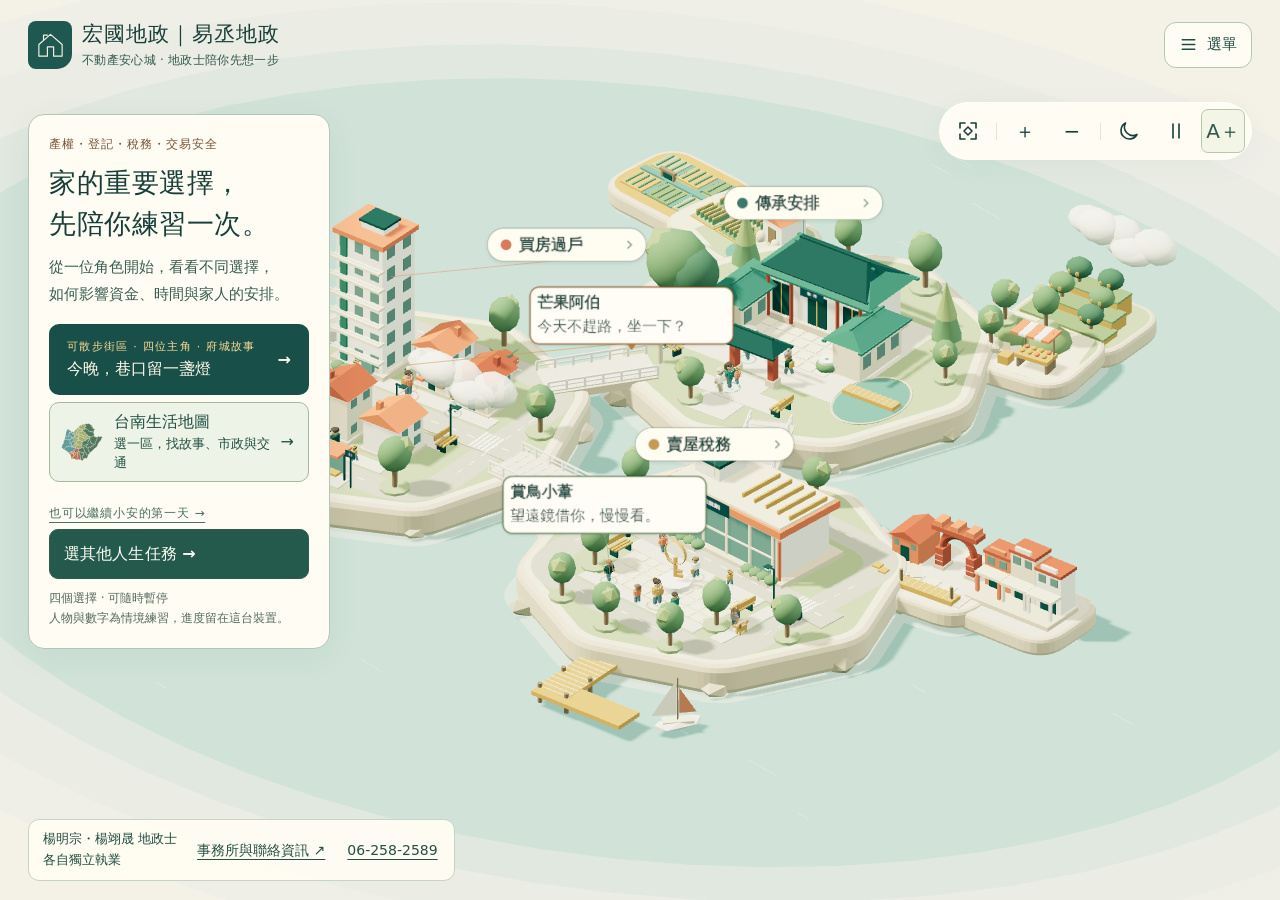
==== index.html @ 13429834 "Connect the 3D city to Tainan’s 37 districts, local services and walking stories" ====
<!doctype html>
<html lang="zh-Hant">
<head>
  <meta charset="UTF-8"><meta name="viewport" content="width=device-width,initial-scale=1,viewport-fit=cover">
  <meta name="referrer" content="strict-origin-when-cross-origin"><meta http-equiv="Content-Security-Policy" content="default-src 'self'; script-src 'self' 'sha256-GqsWfEjHm73zbHa7lGbVXfv95jxypKuCtjd6kntjIRA='; style-src 'self' 'unsafe-inline'; img-src 'self' data: blob:; font-src 'self'; connect-src 'self' https://hongguo-anxin-feedback-20261024.yang-ceo.chatgpt.site; object-src 'none'; base-uri 'self'; form-action 'none'">
  <meta name="theme-color" content="#194f49"><meta name="description" content="宏國地政｜易丞地政的互動安心城。從產權、登記、稅務與交易安全出發，陪角色練習買房、換屋、賣屋與傳承選擇，也認識台南的文化與生活。">
  <title>宏國・易丞｜不動產安心城</title>
  <meta property="og:type" content="website"><meta property="og:site_name" content="宏國地政｜易丞地政"><meta property="og:title" content="不動產安心城｜先陪你練習一次重要的房產選擇"><meta property="og:description" content="首購、換屋、賣屋、傳承四段人生任務，跟著角色看懂預算、貸款與稅金；也能散步認識台南。"><meta property="og:url" content="https://homegoestate.github.io/anxin-city/"><meta property="og:image" content="https://homegoestate.github.io/anxin-city/assets/og-image.png"><meta property="og:image:width" content="1200"><meta property="og:image:height" content="630"><meta name="twitter:card" content="summary_large_image">
  <link rel="icon" href="data:image/svg+xml,%3Csvg xmlns='http://www.w3.org/2000/svg' viewBox='0 0 64 64'%3E%3Crect width='64' height='64' rx='18' fill='%23194f49'/%3E%3Cpath d='M14 32L32 17L50 32V49H37V36H27V49H14Z' fill='%23f7f1e3'/%3E%3C/svg%3E">
  <link rel="stylesheet" href="./style.css"><link rel="stylesheet" href="./enhancements.css?v=8.0.0"><link rel="stylesheet" href="./game.css?v=8.0.0"><link rel="stylesheet" href="./tainan.css?v=8.0.0">
  <link rel="stylesheet" href="./readability.css?v=8.0.0">
  <link rel="stylesheet" href="./tool-journey.css?v=8.0.0">
  <link rel="stylesheet" href="./resident.css?v=8.0.0">
  <link rel="stylesheet" href="./home.css?v=10.0.0">
  <link rel="stylesheet" href="./culture.css?v=10.0.0"><link rel="stylesheet" href="./fucheng/style.css?v=17.0.0">
  <link rel="stylesheet" href="./experience-v11.css?v=13.0.0"><link rel="stylesheet" href="./mission-mobile.css?v=11.0.0"><link rel="stylesheet" href="./feedback-v11.css?v=11.0.0">
  <script type="importmap">{"imports":{"three":"./vendor/three.module.js"}}</script>
  <!-- Fetch the whole module graph in parallel instead of one import level at a time. -->
  <link rel="modulepreload" href="./app.js?v=24.0.0"><link rel="modulepreload" href="./experience-ui.js?v=24.0.0"><link rel="modulepreload" href="./service-hub.js?v=11.0.0"><link rel="modulepreload" href="./enhancements.js?v=16.0.0"><link rel="modulepreload" href="./lazy-feature.js?v=13.0.0"><link rel="modulepreload" href="./city-guide.js?v=24.0.0"><link rel="modulepreload" href="./video-links.js?v=6.0.0"><link rel="modulepreload" href="./tool-routes.js?v=6.0.0"><link rel="modulepreload" href="./loan.js"><link rel="modulepreload" href="./feedback-client.js?v=11.0.0"><link rel="modulepreload" href="./policy-data.js?v=8.0.0"><link rel="modulepreload" href="./game-ui.js?v=13.0.0"><link rel="modulepreload" href="./legacy-policy.js?v=3.0.0"><link rel="modulepreload" href="./game-engine.js?v=6.0.0"><link rel="modulepreload" href="./scenario-profile.js"><link rel="modulepreload" href="./city.js?v=24.0.0"><link rel="modulepreload" href="./city-runtime.js?v=13.0.0"><link rel="modulepreload" href="./vendor/OrbitControls.js"><link rel="modulepreload" href="./resident-data.js?v=10.0.0"><link rel="modulepreload" href="./vendor/three.module.js"><link rel="modulepreload" href="./vendor/three.core.js">
  <link rel="stylesheet" href="./seasons-v12.css?v=12.0.0">
  <link rel="stylesheet" href="./quality-v13.css?v=13.0.0"><link rel="stylesheet" href="./city-guide.css?v=13.0.0"><link rel="stylesheet" href="./first-day-entry.css?v=24.0.0">
</head>
<body class="city-first">
  <a href="#start-explore" id="skip-to-mission" class="skip-link">跳到人生任務</a>
  <main id="experience">
    <div id="city-stage" aria-label="可旋轉縮放的立體不動產城市">
      <canvas id="city" aria-label="立體城市；點居民對話泡泡聊天，也可使用街坊聊聊與人生任務按鈕探索"></canvas>
    </div>
    <div class="scene-vignette" aria-hidden="true"></div>
    <header class="masthead">
      <button class="brand" id="brand-home" aria-label="宏國地政與易丞地政，回到安心城全景"><span class="brand-mark" aria-hidden="true"><svg viewBox="0 0 40 40"><path d="M5 20 20 7l15 13v15H24V23h-8v12H5Z"/><path d="M11 14V8h5"/></svg></span><span><strong>宏國地政｜易丞地政</strong><small>不動產安心城 · 地政士陪你先想一步</small></span></button>
      <button id="menu-toggle" class="menu-toggle" aria-haspopup="dialog" aria-controls="experience-menu" aria-expanded="false"><svg viewBox="0 0 24 24" aria-hidden="true"><path d="M4 6h16M4 12h16M4 18h16"/></svg>選單</button>
      <nav class="header-nav" aria-label="主要功能"><button id="open-checklist" class="text-button">我的準備清單 <span id="check-count">0</span></button><button id="help-button" class="icon-button" aria-label="操作說明">?</button></nav>
    </header>
    <section class="intro" id="intro" aria-labelledby="hero-title">
      <p class="entry-eyebrow">產權・登記・稅務・交易安全</p>
      <h1 id="hero-title">家的重要選擇，<br>先陪你練習一次。</h1>
      <p class="entry-instruction">從一位角色開始，看看不同選擇，<br>如何影響資金、時間與家人的安排。</p>
      <div class="entry-actions"><a class="first-day-entry" href="./first-day/lantern/"><span><small>可散步街區 · 四位主角 · 府城故事</small>今晚，巷口留一盞燈</span><span aria-hidden="true">→</span></a><a class="atlas-entry" href="./atlas/"><img src="./atlas/overview.svg" width="44" height="44" alt=""><span><strong>台南生活地圖</strong><small>選一區，找故事、市政與交通</small></span><span aria-hidden="true">→</span></a><a class="tainan-hero-button" href="./first-day/">也可以繼續小安的第一天 →</a><button class="tainan-hero-button" id="start-explore">選其他人生任務 →</button></div>
      <p class="entry-boundary">四個選擇 · 可隨時暫停<br>人物與數字為情境練習，進度留在這台裝置。</p>
    </section>
    <div class="office-strip"><p>楊明宗・楊翊晟 地政士<br>各自獨立執業</p><button id="office-info" aria-haspopup="dialog" aria-controls="service-hub">事務所與聯絡資訊 ↗</button><a class="office-phone" href="tel:062582589">06-258-2589</a></div>
    <div class="world-caption" aria-hidden="true"><span>TAINAN, TAIWAN</span><span>22°59′ N · 120°12′ E</span></div>
    <div class="scene-tools" role="toolbar" aria-label="城市視角控制">
      <button id="reset-view" class="icon-button" title="回到全景" aria-label="回到全景"><svg viewBox="0 0 24 24"><path d="M4 9V4h5M15 4h5v5M20 15v5h-5M9 20H4v-5M8 12l4-4 4 4-4 4Z"/></svg></button>
      <span class="tool-divider"></span><button id="zoom-in" class="icon-button" aria-label="放大城市">＋</button><button id="zoom-out" class="icon-button" aria-label="縮小城市">−</button>
      <span class="tool-divider"></span><button id="night-toggle" class="icon-button" aria-label="切換夜景" aria-pressed="false"><svg viewBox="0 0 24 24"><path d="M20 15.5A8.5 8.5 0 0 1 8.5 4 8.5 8.5 0 1 0 20 15.5Z"/></svg></button><button id="pause-toggle" class="icon-button" aria-label="暫停城市動畫" aria-pressed="false"><svg viewBox="0 0 24 24"><path d="M9 5v14M15 5v14"/></svg></button>
    </div>
    <aside id="detail-panel" class="detail-panel" aria-label="場景服務導覽" hidden></aside>
    <footer class="journey-dock">
      <div class="dock-heading"><span>選一段旅程，開始探索</span><span class="interaction-hint">拖曳旋轉 <i>·</i> 滾輪縮放</span></div>
      <div class="journey-options" role="group" aria-label="選擇服務場景">
        <button class="journey-card" data-scene="buy" aria-pressed="false"><span class="journey-number">01</span><span class="journey-icon"><svg viewBox="0 0 36 36"><path d="m6 17 12-10 12 10v14H6ZM14 31V21h8v10M3 18l15-13 15 13"/></svg></span><span class="journey-copy"><strong>買房過戶</strong><small>讓理想，成為日常</small></span><span class="journey-arrow">↗</span></button>
        <button class="journey-card" data-scene="sell" aria-pressed="false"><span class="journey-number">02</span><span class="journey-icon"><svg viewBox="0 0 36 36"><path d="M7 31V8h16v23M12 13h6M12 18h6M12 23h6M23 17h6v14M4 31h28"/></svg></span><span class="journey-copy"><strong>賣屋稅務</strong><small>為下一站，好好準備</small></span><span class="journey-arrow">↗</span></button>
        <button class="journey-card" data-scene="legacy" aria-pressed="false"><span class="journey-number">03</span><span class="journey-icon"><svg viewBox="0 0 36 36"><path d="M18 30V18m0 5-7-5m7 1 6-4M12 31h12"/><path d="M11 21a7 7 0 0 1-1-13 8 8 0 0 1 15 1 6 6 0 0 1 0 12"/></svg></span><span class="journey-copy"><strong>傳承安排</strong><small>把珍惜，留給在乎的人</small></span><span class="journey-arrow">↗</span></button>
      </div>
    </footer>
    <div id="loading" class="loading-screen"><div class="loader-house"><span></span><span></span><span></span></div><strong>為您準備一座安心城市</strong><small id="loading-caption">正在佈置街道、家宅與庭園…</small><div id="loading-fallback" hidden><a href="https://homegoestate.github.io/">前往官網</a><a href="https://line.me/R/ti/p/%40604gpqef" target="_blank" rel="noopener noreferrer">官方 LINE</a><button type="button" id="retry-site" hidden>重新載入</button></div></div>
    <div id="toast" class="toast" role="status" aria-live="polite"></div>
  </main>
  <dialog id="checklist-dialog" class="sheet-dialog"><div class="dialog-top"><div><span class="eyebrow">YOUR NEXT STEP</span><h2>我的準備清單</h2></div><button class="icon-button" data-close-dialog aria-label="關閉準備清單">×</button></div><p class="dialog-lead">把準備好的勾起來，帶著清楚的問題開始諮詢。</p><div id="all-checklists"></div><div class="dialog-footer"><p>勾選僅儲存在這台裝置；摘要下載到本機。</p><button class="primary-button" id="download-summary">下載諮詢準備摘要 <span>↓</span></button></div></dialog>
  <dialog id="help-dialog" class="sheet-dialog help-dialog"><div class="dialog-top"><div><span class="eyebrow">WELCOME TO ANXIN CITY</span><h2>關於家的事，一起安心前行。</h2></div><button class="icon-button" data-close-dialog aria-label="關閉操作說明">×</button></div><p class="welcome-note">這是宏國地政｜易丞地政的互動練習城市，從產權、登記、稅務與交易安全出發。你可以跟街坊聊日常、認識地方特色、到文化走讀看古蹟與生活故事，也能陪首購、換屋、賣屋與傳承角色，練習每一步選擇。</p><div class="help-grid"><div><b>01</b><h3>先做一個任務</h3><p>點「玩小安在台南的第一天」開始短篇故事，或選「其他人生任務」陪一位角色做四個選擇。想聊日常或認識台南，從功能選單繼續探索。</p></div><div><b>02</b><h3>換個角度看看</h3><p>拖曳旋轉、滾輪縮放。手機可單指旋轉、雙指縮放。</p></div><div><b>03</b><h3>帶走下一步</h3><p>試試不同結局、重選比較，再把想問的問題帶到官方 LINE。</p></div></div><div class="experience-note"><strong>關於這個體驗版本</strong><p>與 8 位虛構街坊聊日常、接著探索景點與有日期的活動；也能陪人生任務角色做四個選擇、到台南37區散步集章，或用文化走讀認識古蹟、節俗與地方記憶。可帶著摘要前往官方 LINE，由您確認送出；使用回饋會保存供後續改善。未串接正式案件或預約。</p></div><p class="keyboard-hint">鍵盤操作：1 買房 · 2 賣房 · 3 傳承 · Esc 返回全景／關閉視窗</p></dialog>
  <noscript><p>互動任務需要 JavaScript。您可以先<a href="https://homegoestate.github.io/">前往宏國・易丞官網</a>或<a href="https://line.me/R/ti/p/%40604gpqef">官方 LINE</a>。</p><style>#loading{display:none!important}</style></noscript>
  <script type="module" src="./boot.js?v=24.0.0"></script>
</body></html>
---- style.css ----
@charset "UTF-8";
:root{--ink:#183e39;--muted:#6a7770;--paper:#f7f4eb;--teal:#1e5850;--line:#d9ded2;--accent:#b8684e;--panel:rgba(252,250,244,.96);--shadow:0 16px 70px #183e3919;font-family:"Microsoft JhengHei","PingFang TC",system-ui,sans-serif;color:var(--ink);font-synthesis:none}*{box-sizing:border-box}body{margin:0;overflow:hidden;background:#d8e8dc}button,input{font:inherit}button{cursor:pointer;-webkit-tap-highlight-color:transparent}button{color:inherit}button:focus-visible,a:focus-visible,input:focus-visible{outline:3px solid #bb714d;outline-offset:4px}button svg{width:24px;height:24px;fill:none;stroke:currentColor;stroke-width:1.6;stroke-linecap:round;stroke-linejoin:round}button:disabled{opacity:.5;cursor:default}[hidden]{display:none!important}#experience{height:100dvh;min-height:560px;position:relative;isolation:isolate;overflow:hidden}#city-stage,#city{position:absolute;inset:0;width:100%;height:100%;display:block}#city{touch-action:none}.scene-vignette{position:absolute;inset:0;pointer-events:none;background:linear-gradient(90deg,rgba(240,241,225,.94),rgba(240,241,225,.55) 23%,transparent 48%),linear-gradient(0deg,rgba(218,233,220,.8),transparent 24%);transition:opacity .65s}.masthead{position:absolute;z-index:8;top:30px;left:38px;right:38px;display:flex;align-items:center;justify-content:space-between;gap:20px}.brand{display:flex;align-items:center;gap:12px;text-align:left;background:none;border:0;padding:0}.brand-mark{width:44px;height:48px;background:var(--teal);border-radius:8px 8px 15px 8px;display:grid;place-items:center;color:#f5f0e1}.brand-mark svg{height:31px;width:31px;stroke-width:1.5}.brand strong{font-size:23px;letter-spacing:3px;font-weight:650;display:block}.brand small{font-size:9px;letter-spacing:1.7px;display:block;margin-top:5px}.brand-divider{margin:0 5px;opacity:.4}.header-nav{display:flex;align-items:center;gap:20px}.preview-tag{font-size:10px;letter-spacing:2px;border:1px solid #8b9b8860;padding:6px 10px;border-radius:4px;background:#f7f4eb77}.text-button{background:none;border:0;font-size:12px;letter-spacing:1px;padding:8px 0}.text-button span{display:inline-grid;place-items:center;min-width:20px;height:20px;background:#1e5850;color:#fff;border-radius:50%;font-size:10px;margin-left:4px}.icon-button{display:grid;place-items:center;width:35px;height:35px;border:0;border-radius:50%;background:transparent;font-size:23px;font-weight:300;line-height:1;transition:background .2s,transform .2s}.icon-button:hover{background:#1d544f14;transform:translateY(-1px)}#help-button{border:1px solid #657c6455;font-size:16px;width:30px;height:30px}.intro{position:absolute;z-index:3;left:5.2%;top:24%;width:345px;transition:opacity .4s,transform .4s;pointer-events:none}.intro>*{pointer-events:auto}.eyebrow{font-size:10px;letter-spacing:2px;font-weight:600}.intro .eyebrow{display:flex;align-items:center;gap:9px}.eyebrow>span{width:6px;height:6px;border-radius:50%;background:var(--accent)}h1{font-family:"Noto Serif TC","PMingLiU",serif;font-size:46px;font-weight:600;line-height:1.48;letter-spacing:2px;margin:23px 0 17px}.serif-accent{color:#af654b;position:relative}.serif-accent:after{content:"";height:5px;border-top:1px solid #b8735880;position:absolute;left:0;right:0;bottom:-5px;border-radius:50%}.intro p{font-size:13px;line-height:2;letter-spacing:1.5px;color:#637469;margin:0 0 26px}.primary-button{display:flex;align-items:center;justify-content:space-between;gap:34px;background:var(--teal);color:#fffaf1;border:1px solid var(--teal);padding:15px 19px;border-radius:7px;font-size:12px;letter-spacing:1.5px;transition:background .2s,transform .2s}.primary-button:hover{background:#143e38;transform:translateY(-2px)}.primary-button span{font-size:20px;line-height:1}.intro-note{display:flex;align-items:center;gap:12px;font-size:10px;line-height:1.8;letter-spacing:1px;color:#7b887d;margin-top:30px}.intro-note b{font-weight:400;color:#52695c}.compass{font-size:32px;color:#829680}.world-caption{position:absolute;right:39px;bottom:175px;display:flex;flex-direction:column;gap:5px;font-family:monospace;font-size:9px;letter-spacing:2px;color:#496b62;opacity:.7;pointer-events:none}.scene-tools{position:absolute;z-index:6;top:109px;right:38px;display:flex;align-items:center;gap:4px;padding:6px;border:1px solid #fff8;background:rgba(252,250,244,.86);border-radius:30px;box-shadow:0 5px 30px #1e58500a;backdrop-filter:blur(12px)}.tool-divider{height:17px;width:1px;background:#aebbad55;margin:0 3px}.scene-tools [aria-pressed=true]{background:#1e5850;color:#fff}.journey-dock{position:absolute;z-index:7;bottom:26px;left:50%;width:min(900px,calc(100% - 76px));transform:translateX(-50%)}.dock-heading{display:flex;justify-content:space-between;align-items:center;font-size:10px;letter-spacing:2px;margin:0 4px 11px;color:#4b6c5a}.interaction-hint{font-size:10px;letter-spacing:1px;opacity:.8}.interaction-hint i{margin:0 7px;font-style:normal}.journey-options{display:grid;grid-template-columns:repeat(3,1fr);background:var(--panel);border:1px solid #ffffffe0;border-radius:13px;padding:7px;box-shadow:var(--shadow);backdrop-filter:blur(18px);gap:4px}.journey-card{display:flex;align-items:center;gap:13px;text-align:left;border:1px solid transparent;border-radius:8px;background:transparent;padding:17px 13px;transition:background .3s,border .3s,transform .3s;position:relative;min-width:0}.journey-card:hover{background:#e9eee3;transform:translateY(-2px)}.journey-card[aria-pressed=true]{background:#e4ebde;border-color:#cbd6c1}.journey-card[data-scene=sell][aria-pressed=true]{background:#f1e5d8;border-color:#e6d3bd}.journey-card[data-scene=legacy][aria-pressed=true]{background:#dfeae1;border-color:#bfd2c1}.journey-number{font-family:Georgia,serif;align-self:flex-start;font-size:11px;color:#8a9684;font-style:italic}.journey-icon{color:#ba7959}.journey-icon svg{width:32px;height:32px;stroke-width:1.35}.journey-card[data-scene=legacy] .journey-icon{color:#648269}.journey-copy{display:flex;flex-direction:column;gap:7px}.journey-copy strong{font-size:17px;letter-spacing:2px;font-weight:600;white-space:nowrap}.journey-copy small{font-size:10px;letter-spacing:.6px;color:#7a8175;white-space:nowrap}.journey-arrow{margin-left:auto;font-size:20px;color:#7d8e7c}.detail-panel{position:absolute;z-index:9;right:38px;top:169px;bottom:162px;width:352px;padding:24px 24px 0;background:var(--panel);border:1px solid #fff;border-radius:13px;box-shadow:var(--shadow);overflow-y:auto;overscroll-behavior:contain;scrollbar-width:thin;scrollbar-color:#c6d2bf transparent;backdrop-filter:blur(20px);animation:panel-in .4s ease}.panel-top{display:flex;align-items:center;justify-content:space-between}.panel-top .eyebrow{color:var(--accent);font-size:9px}.panel-close{width:27px;height:27px}.detail-panel h2{font-family:"Noto Serif TC","PMingLiU",serif;font-size:29px;font-weight:600;line-height:1.4;letter-spacing:2px;margin:10px 0}.panel-subtitle{font-size:12px;line-height:1.9;color:#6f796c;letter-spacing:.5px;margin:0 0 18px}.panel-tabs{display:flex;gap:20px;border-bottom:1px solid var(--line);margin-bottom:18px;position:sticky;top:-24px;padding-top:10px;background:var(--paper);z-index:2}.panel-tab{font-size:11px;letter-spacing:1px;padding:0 0 11px;border:0;background:none;color:#879080;border-bottom:2px solid transparent}.panel-tab[aria-selected=true]{color:var(--ink);border-color:var(--teal);font-weight:bold}.flow-list{list-style:none;padding:0;margin:0}.flow-step{position:relative;margin:0;padding:0 0 19px 32px}.flow-step:not(:last-child):before{content:"";position:absolute;left:10px;top:22px;bottom:1px;border-left:1px solid #c9d5c1}.flow-number{position:absolute;left:0;top:0;width:21px;height:21px;border-radius:50%;background:#e5ecdf;color:#63785a;display:grid;place-items:center;font-size:9px;font-family:Georgia,serif}.flow-step h3{font-size:12px;letter-spacing:1px;margin:0 0 6px;font-weight:600}.flow-step p{font-size:11px;line-height:1.85;color:#73806f;margin:0}.panel-note{font-size:10px;line-height:1.8;color:#7e8879;border-top:1px solid var(--line);padding-top:12px;margin:0 0 17px}.panel-action{display:flex;align-items:center;justify-content:space-between;border:0;border-top:1px solid #d8dfd0;padding:16px 0;background:var(--paper);width:100%;font-size:11px;letter-spacing:1px;color:var(--teal);position:sticky;bottom:0}.panel-action span{font-size:18px}.checklist-items{display:flex;flex-direction:column;gap:10px;margin-bottom:22px}.check-item{display:flex;gap:11px;align-items:flex-start;cursor:pointer;padding:11px 10px;border:1px solid #dfe4d8;border-radius:6px;background:#fff9;transition:background .2s}.check-item:hover{background:#e9eee3}.check-item:has(input:checked){background:#e6eddf;border-color:#bacbb0}.check-item input{accent-color:var(--teal);width:16px;height:16px;flex:0 0 16px;margin:1px 0 0}.check-item span{font-size:11px;line-height:1.7}.check-item small{display:block;color:#7b8675;font-size:10px;margin-top:3px}.question-block{padding:15px;background:#eaf0e2;border-radius:6px;margin-bottom:20px}.question-block h3{font-size:12px;margin:0 0 8px}.question-block p{font-size:11px;line-height:1.9;margin:0;color:#63705d}.scene-selected .intro{opacity:0;transform:translateX(-25px);pointer-events:none}.scene-selected .intro>*{pointer-events:none}.scene-selected .scene-vignette{opacity:.35}.scene-selected .world-caption{left:38px;right:auto;bottom:171px}.loading-screen{position:absolute;inset:0;z-index:50;background:#eef1e5;display:flex;align-items:center;justify-content:center;flex-direction:column;transition:opacity .6s}.loading-screen.loaded{opacity:0;pointer-events:none}.loading-screen strong{font-weight:500;font-size:15px;letter-spacing:3px;margin-top:26px}.loading-screen small{font-size:11px;color:#84917e;letter-spacing:1px;margin-top:13px}.loader-house{display:flex;gap:5px;align-items:flex-end;height:34px}.loader-house span{background:var(--teal);width:14px;height:25px;border-radius:3px 3px 0 0;animation:building 1s ease-in-out infinite}.loader-house span:nth-child(2){height:35px;animation-delay:.15s;background:#b57555}.loader-house span:nth-child(3){height:20px;animation-delay:.3s;background:#96ac8f}.toast{position:absolute;z-index:70;left:50%;bottom:155px;transform:translate(-50%,15px);max-width:90%;padding:12px 20px;border-radius:8px;font-size:12px;line-height:1.7;background:#193f38;color:#fff;opacity:0;pointer-events:none;transition:all .3s}.toast.show{opacity:1;transform:translate(-50%,0)}.sheet-dialog{border:1px solid #fff;border-radius:16px;padding:30px;background:#fbf9f2;color:var(--ink);width:min(600px,calc(100% - 28px));max-height:85dvh;box-shadow:0 35px 110px #123d3844;overscroll-behavior:contain}.sheet-dialog::backdrop{background:#153d3955;backdrop-filter:blur(6px)}.dialog-top{display:flex;justify-content:space-between;gap:15px;align-items:flex-start}.dialog-top .eyebrow{font-size:9px;color:#9a7756}.dialog-top h2{font-family:"PMingLiU",serif;font-size:27px;font-weight:600;letter-spacing:2px;margin:12px 0}.dialog-lead{font-size:12px;line-height:1.8;color:#79816f;margin:8px 0 23px}.checklist-group h3{font-size:14px;letter-spacing:1px;margin:20px 0 10px}.checklist-group .checklist-items{display:grid;grid-template-columns:1fr 1fr}.dialog-footer{border-top:1px solid var(--line);padding-top:8px}.dialog-footer p{font-size:10px;color:#818977}.dialog-footer .primary-button{width:100%;margin-top:17px}.help-grid{display:grid;grid-template-columns:repeat(3,1fr);gap:25px;margin:28px 0}.help-grid b{color:#b3815f;font:italic 24px Georgia,serif}.help-grid h3{font-size:13px;margin:16px 0 10px}.help-grid p,.experience-note p{font-size:11px;line-height:1.9;color:#7e8776}.experience-note{background:#eaf0e2;padding:18px;border-radius:8px}.experience-note strong{font-size:12px}.experience-note p{margin:7px 0 0}.keyboard-hint{font-size:10px;line-height:1.8;color:#929988;margin:20px 0 0}.night-mode{--ink:#dae6ce;--muted:#b1bca8;--paper:#213b36;--teal:#2c675b;--line:#476056;--accent:#e3af80;--panel:rgba(29,52,47,.97)}.night-mode .brand-mark{background:#d4dcbc;color:#234e43}.night-mode .scene-vignette{background:linear-gradient(90deg,#16372fe8,transparent 60%),linear-gradient(0deg,#102f3499,transparent 24%)}.night-mode .intro p,.night-mode .intro-note,.night-mode .intro-note b,.night-mode .dock-heading,.night-mode .world-caption{color:#c0cbb0}.night-mode .serif-accent{color:#e6b17d}.night-mode .scene-tools{background:#213b36ed;border-color:#53726266}.night-mode .preview-tag{background:#2d4e4080;color:#d6dfc9}.night-mode .journey-card:hover,.night-mode .journey-card[aria-pressed=true]{background:#375447;border-color:#5a715e}.night-mode .journey-copy small,.night-mode .panel-subtitle,.night-mode .flow-step p,.night-mode .panel-note{color:#b3c3a7}.night-mode .panel-tabs,.night-mode .panel-action{background:#213b36}.night-mode .check-item{background:#30483a;border-color:#4e6655}.night-mode .check-item:has(input:checked){background:#46624c}.night-mode .check-item small{color:#bfccb2}.night-mode .question-block{background:#34503f}.night-mode .question-block p{color:#ced5bd}@keyframes panel-in{from{opacity:0;transform:translateX(20px)}to{opacity:1;transform:translateX(0)}}@keyframes building{0%,100%{transform:scaleY(.8)}50%{transform:scaleY(1.2)}}
@media(min-width:1600px){.intro{left:6%;top:25%;width:400px}h1{font-size:58px}.intro p{font-size:15px}.detail-panel{width:390px}.journey-dock{width:990px;bottom:32px}.journey-card{padding:20px 16px}.journey-copy strong{font-size:19px}}
@media(max-height:760px) and (min-width:761px){.intro{top:23%;width:310px}h1{font-size:38px;margin:16px 0 12px}.intro p{font-size:12px;line-height:1.8;margin-bottom:19px}.intro-note{margin-top:18px}.masthead{top:23px}.detail-panel{top:151px;bottom:145px;padding:18px 20px 0}.scene-tools{top:94px}.journey-dock{bottom:20px}.journey-card{padding:13px}.journey-copy strong{font-size:16px}.dock-heading{margin-bottom:8px}.panel-tabs{top:-18px}}
@media(max-width:1000px) and (min-width:761px){.intro{left:32px;width:280px}h1{font-size:36px}.masthead{left:28px;right:28px}.header-nav{gap:13px}.detail-panel{right:25px;width:310px}.scene-tools{right:25px}.journey-dock{width:calc(100% - 52px)}.journey-card{gap:8px}.journey-icon svg{width:27px}.journey-number{display:none}}
@media(max-width:760px){#experience{min-height:500px}.masthead{top:max(19px,env(safe-area-inset-top));left:20px;right:18px}.brand{gap:8px}.brand-mark{width:35px;height:39px}.brand-mark svg{width:26px;height:26px}.brand strong{font-size:18px;letter-spacing:2px}.brand small{font-size:7px;letter-spacing:1px}.brand-divider{margin:0 2px}.header-nav{gap:10px}.preview-tag{display:none}.text-button{font-size:0;padding:0}.text-button:before{content:"清單";font-size:11px;letter-spacing:0}.text-button span{font-size:9px;min-width:18px;height:18px}.intro{left:24px;top:115px;width:280px}.intro .eyebrow{font-size:9px;letter-spacing:1.6px}h1{font-size:34px;line-height:1.38;letter-spacing:1px;margin:15px 0 12px}.intro p{font-size:11px;line-height:1.9;margin:0 0 15px;letter-spacing:1px}.intro p br:first-child{display:none}.intro p br:last-child{display:none}.intro-note{display:none}.intro .primary-button{padding:10px 14px;font-size:10px;gap:25px}.scene-vignette{background:linear-gradient(180deg,#f0f1e1ee,rgba(240,241,225,.76) 25%,transparent 48%),linear-gradient(0deg,#d5e5d5cc,transparent 30%)}.scene-tools{top:81px;right:17px;padding:4px;gap:1px}.scene-tools .icon-button{width:28px;height:28px;font-size:20px}.scene-tools .icon-button svg{width:20px;height:20px}.tool-divider{margin:0 2px;height:14px}.journey-dock{bottom:max(15px,env(safe-area-inset-bottom));width:calc(100% - 28px)}.dock-heading{font-size:9px;letter-spacing:1px;margin:0 3px 8px}.interaction-hint{font-size:8px;letter-spacing:0}.journey-options{padding:5px;gap:2px;border-radius:11px}.journey-card{flex-direction:column;align-items:flex-start;padding:11px 8px;gap:7px;min-height:103px}.journey-number{display:none}.journey-icon svg{width:25px;height:25px}.journey-copy{gap:5px}.journey-copy strong{font-size:13px;letter-spacing:1px}.journey-copy small{font-size:8px;letter-spacing:-.3px}.journey-arrow{position:absolute;right:10px;top:13px;font-size:16px}.world-caption{display:none}.detail-panel{top:auto;right:14px;left:14px;width:auto;bottom:158px;max-height:47dvh;padding:17px 20px 0;border-radius:12px}.detail-panel h2{font-size:24px;margin:4px 0 5px}.panel-subtitle{font-size:11px;line-height:1.7;margin-bottom:12px}.panel-top .eyebrow{font-size:8px}.panel-tabs{margin-bottom:14px;top:-17px;padding-top:8px}.flow-step{padding-bottom:14px}.flow-step h3{font-size:12px}.flow-step p{font-size:10px}.panel-action{padding:13px 0}.scene-selected .scene-vignette{opacity:.35}.scene-selected .scene-tools{top:82px}.toast{bottom:165px;font-size:11px;white-space:nowrap}.sheet-dialog{padding:23px 20px;max-height:86dvh}.dialog-top h2{font-size:23px}.checklist-group .checklist-items{grid-template-columns:1fr}.help-grid{grid-template-columns:1fr;gap:15px;margin:22px 0}.help-grid>div{display:grid;grid-template-columns:29px 1fr;gap:0 10px}.help-grid b{grid-row:1/3;font-size:21px}.help-grid h3{margin:0 0 5px}.help-grid p{margin:0}.night-mode .scene-vignette{background:linear-gradient(180deg,#15362fe8,transparent 60%),linear-gradient(0deg,#102f3499,transparent 24%)}}
@media(prefers-reduced-motion:reduce){*,*:before,*:after{animation:none!important;transition:none!important}}
.detail-panel h2{text-wrap:balance}.flow-step p{font-size:12px}.check-item span{font-size:12px}.check-item small{font-size:11px}body{color:var(--ink)}.night-mode .panel-action{color:#d5e2c8}.night-mode .sheet-dialog{background:#213b36}.night-mode .dialog-lead,.night-mode .dialog-footer p,.night-mode .keyboard-hint,.night-mode .help-grid p{color:#b3c3a7}.night-mode .experience-note{background:#34503f}.night-mode .experience-note p{color:#ced5bd}@media(max-width:1000px) and (min-width:761px){.detail-panel h2{font-size:25px;letter-spacing:1px}}@media(max-width:760px){.flow-step p{font-size:11px}.check-item span{font-size:12px}}
---- enhancements.css ----
.header-nav{gap:14px}.feedback-button{border:1px solid #a77454;background:#b47b56;color:#fff9ee;border-radius:6px;padding:9px 13px;font-size:11px;letter-spacing:1px}.feedback-button:hover{background:#965c3c}.people-button{font-size:12px}.people-dialog{width:min(690px,calc(100% - 28px))}.people-grid{display:grid;grid-template-columns:1fr 1fr;gap:12px}.person-card{position:relative;display:flex;gap:13px;text-align:left;padding:18px 15px;border-radius:9px;border:1px solid var(--line);background:transparent;color:var(--ink)}.person-card:hover{background:#eaf0e3}.person-card strong{display:block;font-size:16px;letter-spacing:1px}.person-card small{display:block;font-size:10px;margin:7px 0 11px;color:#71806e}.person-card em{font-size:11px;font-style:normal;line-height:1.8;display:block}.person-arrow{position:absolute;right:12px;top:12px;color:#7b937d}.portrait{position:relative;display:block;flex:0 0 48px;width:48px;height:58px;border-radius:24px 24px 13px 13px;background:color-mix(in srgb,var(--person-color) 17%,#f7f4eb);overflow:hidden}.portrait:before{content:"";position:absolute;width:23px;height:27px;border-radius:14px 14px 11px 11px;background:#e5bf9d;left:13px;top:7px;border-top:6px solid #4b4c3e}.portrait i{position:absolute;left:5px;bottom:-10px;width:38px;height:34px;border-radius:18px 18px 0 0;background:var(--person-color)}.portrait b{position:absolute;bottom:3px;font-weight:400;color:#fff;font-size:10px;left:20px}.persona-heading{display:flex;gap:14px;align-items:center;margin:14px 0}.persona-heading h2{margin:0;font-size:25px!important}.persona-heading>div>span{display:block;margin-top:6px;font-size:10px;letter-spacing:1px;color:#7b8976}.speech-bubble{margin:18px 0 14px;padding:15px;background:#e8eee1;border-radius:0 12px 12px 12px;font-family:"PMingLiU",serif;font-weight:600;font-size:19px;line-height:1.6;letter-spacing:.7px}.topic-options{display:flex;flex-wrap:wrap;gap:7px;margin:0 0 18px}.topic-choice{border:1px solid #cad6c3;border-radius:18px;background:transparent;padding:8px 10px;font-size:10px}.topic-choice[aria-pressed=true]{background:#235a4e;border-color:#235a4e;color:#fff}.policy-kind{display:inline-block;font-size:9px;color:#9a7351;letter-spacing:1px;margin-bottom:6px}.topic-title{font-size:16px;line-height:1.6;margin:3px 0 10px;letter-spacing:.5px}.topic-paragraph,.policy-facts{font-size:12px;line-height:1.95;color:#64755f}.policy-facts{padding-left:19px}.policy-facts li{margin-bottom:9px}.policy-note{border-left:2px solid #b6865c;background:#f0e8d9;padding:11px 12px;font-size:11px;line-height:1.85;color:#796b54;margin:16px 0}.policy-sources{display:flex;flex-direction:column;gap:7px;margin:18px 0}.policy-sources a{font-size:10px;line-height:1.7;color:#5b8172;text-decoration:none;border-bottom:1px dotted #c5cfc0;padding-bottom:5px}.policy-review{margin-top:20px}.meet-neighbors{background:#e9eee3;border-radius:7px;padding:11px 12px;margin:0 0 14px;display:flex;gap:7px;flex-wrap:wrap;align-items:center}.meet-neighbors>span{font-size:9px;width:100%;letter-spacing:1px;color:#74856c;margin-bottom:2px}.meet-neighbors button{font-size:10px;background:#fff9;border:0;padding:7px 8px;border-radius:4px}.meet-neighbors i{width:6px;height:6px;display:inline-block;border-radius:50%;background:var(--person-color);margin-right:5px}.form-row{display:grid;grid-template-columns:1fr 1fr;gap:12px;margin-bottom:14px}.form-row label,.field-label{display:flex;flex-direction:column;gap:7px;font-size:11px;line-height:1.6;letter-spacing:.3px}.field-label{margin-bottom:14px}input[type=number],select,textarea{width:100%;border:1px solid #cad3c3;background:#fffdf7;color:#234d42;border-radius:5px;padding:11px 10px;font-size:13px;line-height:1.5}textarea{resize:vertical;min-height:120px}.calculator-intro,.calculator-footnote{font-size:11px;line-height:1.8;color:#718069}.calculator-footnote{font-size:10px}.calculator-button{width:100%;display:flex;justify-content:space-between;padding:10px 13px;border:0;background:#dce7d2;color:#2b5846;border-radius:5px;font-size:11px;margin-bottom:15px}.loan-results{background:#e6eddf;border-radius:8px;padding:18px 15px;margin-bottom:12px}.loan-results small{font-size:10px;display:block;color:#6c7b62}.loan-results strong{font-size:24px;display:block;font-family:Georgia,serif;margin:7px 0 17px;color:#234e40}.ratio-result{border-top:1px solid #c8d4bc;padding-top:14px;display:flex;align-items:center;justify-content:space-between;gap:8px}.ratio-result span{font-size:10px}.ratio-result b{font-size:23px;font-family:Georgia,serif;font-weight:400;color:#ad7951}.loan-results p{font-size:10px;line-height:1.9;margin-bottom:0}.field-foot{display:flex;justify-content:space-between;gap:10px;font-size:10px;color:#87917d;margin:-6px 0 17px}.trap-field{position:absolute;left:-10000px;width:1px;height:1px;overflow:hidden}.consent-row{display:flex;gap:9px;font-size:11px;line-height:1.8;align-items:flex-start}.consent-row input{accent-color:var(--teal);margin-top:4px;flex-shrink:0;width:15px;height:15px}.privacy-note{font-size:10px;color:#839078;line-height:1.85}.feedback-submit{width:100%;margin-top:15px}.form-status{font-size:12px;line-height:1.8;color:#a44e36;padding:4px 0;white-space:pre-wrap}#feedback-success{text-align:center;padding:25px 0 0}.receipt-icon{width:52px;height:52px;margin:0 auto;border-radius:50%;background:#e0ebd6;color:#3d704d;display:grid;place-items:center;font-size:25px}#feedback-success h3{font-size:21px;font-family:"PMingLiU",serif}#feedback-success p{font-size:12px;line-height:1.8;color:#7a8770}.receipt-label{font-size:10px!important;margin-top:23px}#feedback-receipt{font-size:11px;display:block;overflow-wrap:anywhere;padding:12px;background:#edf1e7;border-radius:4px;color:#315d45}#feedback-again{margin:25px auto 0}.night-mode .person-card:hover,.night-mode .speech-bubble,.night-mode .meet-neighbors,.night-mode .loan-results{background:#34503f}.night-mode .topic-paragraph,.night-mode .policy-facts,.night-mode .calculator-intro,.night-mode .calculator-footnote,.night-mode .persona-heading>div>span{color:#c0ccb4}.night-mode .policy-note{background:#4c4c38;color:#e7d8b6}.night-mode .policy-sources a{color:#adceba}.night-mode .meet-neighbors button{background:#526b51}.night-mode .loan-results strong,.night-mode .loan-results small{color:#e4e9d5}.night-mode .person-card small{color:#b2c4a7}.night-mode .form-status{color:#f0b49b}.night-mode .privacy-note,.night-mode .field-foot{color:#b8c4aa}
@media(max-width:1100px){.preview-tag{display:none}.header-nav{gap:12px}}
@media(max-width:760px){.masthead{left:14px;right:12px}.brand strong{font-size:16px}.brand small{font-size:6px;letter-spacing:.6px}.brand-mark{width:30px;height:35px}.brand{gap:6px}.header-nav{gap:9px}.people-button{font-size:10px!important;letter-spacing:0}.people-button:before{content:none!important}.feedback-button{font-size:10px;letter-spacing:0;padding:7px 8px}#help-button{display:none}.people-grid{grid-template-columns:1fr}.person-card{padding:15px}.person-card em{font-size:11px}.person-card small{margin:4px 0 7px}.persona-heading{margin:10px 0}.persona-heading h2{font-size:23px!important}.speech-bubble{font-size:17px;margin-top:12px;padding:12px}.policy-facts,.topic-paragraph{font-size:12px}.topic-choice{font-size:10px;padding:7px 9px}.form-row{gap:9px}input[type=number],select,textarea{font-size:16px;padding:9px}.feedback-dialog .dialog-top h2{font-size:22px;line-height:1.4}.feedback-dialog{padding:22px 18px}.field-label,.form-row label{font-size:11px}.scene-tools{top:75px}.intro{top:119px}}
.persona-heading{margin:10px 0}.speech-bubble{font-size:17px;margin:12px 0;padding:11px 13px}.detail-panel:has(.persona-heading) .panel-tabs{margin-bottom:12px}.topic-options{margin-bottom:12px}
---- game.css ----
/* Original character art and a quiet, choice-led play space. */
.resident-portrait,.resident-art{background-image:url('./assets/residents-v3.png');background-size:200% 200%;background-repeat:no-repeat;display:block;flex-shrink:0}
.resident-first-home{background-position:0 0}.resident-move-home{background-position:100% 0}.resident-seller{background-position:0 100%}.resident-legacy-family{background-position:100% 100%}
.resident-art{width:72px;height:72px;border-radius:12px;background-color:#e9eee3}.persona-heading .resident-art{width:68px;height:68px}.person-card{align-items:center;padding:15px 13px;gap:13px}.person-card strong{font-size:17px}.person-card em{font-size:12px}.people-dialog{width:min(760px,calc(100% - 28px))}.people-dialog .dialog-top h2{font-size:28px}.mission-launch{border:0;width:100%;background:#21594e;color:#fff7e9;border-radius:7px;padding:13px 16px;display:flex;justify-content:space-between;align-items:center;font-size:13px;margin:12px 0 20px}.mission-launch small{font-size:10px;opacity:.75}.mission-playing .detail-panel{visibility:hidden}.mission-dialog{border:1px solid #fff9;padding:0;width:min(1120px,calc(100vw - 44px));height:min(810px,calc(100dvh - 44px));max-width:none;max-height:none;border-radius:22px;background:#f9f6ed;color:#223f38;box-shadow:0 24px 120px #122c3760;overflow:hidden}.mission-dialog::backdrop{background:#193a3c6e;backdrop-filter:blur(7px)}.mission-shell{display:flex;flex-direction:column;height:100%;min-height:0;font-family:'Microsoft JhengHei','PingFang TC',system-ui,sans-serif}.mission-header{display:flex;align-items:center;justify-content:space-between;padding:20px 28px 16px;border-bottom:1px solid #e0e3d6;flex-shrink:0;background:#fcfaf4}.mission-kicker{font-size:10px;letter-spacing:2px;font-weight:600;color:#947656;display:block;line-height:1.7}.mission-header strong{display:block;font-size:20px;letter-spacing:1px;margin-top:5px;font-weight:600}.mission-close{font-family:Arial,sans-serif;line-height:1;width:38px;height:38px;display:grid;place-items:center;border:1px solid #d7ddcf;border-radius:50%;background:none;font-size:25px;font-weight:300;flex-shrink:0}.mission-close:hover{background:#e9eee3}.mission-progress{display:flex;align-items:center;padding:14px 28px;gap:12px;flex-shrink:0;background:#fcfaf4}.mission-progress button{display:flex;align-items:center;gap:7px;background:none;border:0;padding:0;font-size:11px;color:#8b9588;position:relative;flex:1;text-align:left;min-width:0}.mission-progress button:after{content:'';height:1px;background:#dde1d2;flex:1;margin:0 1px}.mission-progress button b{font-weight:400;white-space:nowrap}.mission-progress button span{border:1px solid #d5ddcc;width:24px;height:24px;border-radius:50%;display:grid;place-items:center;flex-shrink:0;font-family:Georgia,serif}.mission-progress button[aria-current=step]{color:#223f38}.mission-progress button[aria-current=step] span{background:var(--mission-color);border-color:var(--mission-color);color:#fff}.mission-progress .is-done span{background:#e3ebda;color:#3b664e;border-color:#ccd9bf}.progress-ending{font-size:11px;color:#9a9f90;white-space:nowrap}.progress-ending.is-done{color:#39664e;font-weight:600}.mission-layout{display:grid;grid-template-columns:35% minmax(0,1fr);overflow-y:auto;min-height:0;flex:1;overscroll-behavior:contain;scrollbar-width:thin;scrollbar-color:#bcc9b3 transparent}.mission-story{background:linear-gradient(150deg,#e7ebdd,#f0eadb);padding:24px 26px 20px;border-right:1px solid #e0e3d5;position:relative;min-width:0}.mission-chapter{font-family:Georgia,serif;font-size:10px;letter-spacing:2.5px;color:#89927c;display:block;margin-bottom:4px}.resident-portrait{width:220px;height:220px;margin:0 auto;max-width:100%;filter:drop-shadow(0 9px 12px #4a5d4220)}.mission-character{text-align:center;margin:8px 0 22px}.mission-character h2{font-family:'PMingLiU',serif;font-size:26px;letter-spacing:3px;margin:0 0 7px}.mission-character p{font-size:11px;color:#78856d;margin:0;line-height:1.7}.mission-state-label{display:flex;align-items:center;gap:6px;font-size:10px;letter-spacing:1px;margin-bottom:10px;color:#64755a}.mission-state-label span{width:5px;height:5px;border-radius:50%;background:var(--mission-color)}.mission-metrics{display:grid;gap:8px}.mission-metric{padding:12px 14px;background:#fffcf0a8;border:1px solid #fff9;border-radius:9px;min-width:0}.mission-metric>span{font-size:10px;color:#7b866f;display:block}.mission-metric strong{display:block;font-family:Georgia,'Microsoft JhengHei',serif;font-size:23px;color:#355a49;margin-top:5px;letter-spacing:.3px;overflow-wrap:anywhere}.mission-metric strong small{font:10px 'Microsoft JhengHei',sans-serif;margin-left:5px;color:#7b846e}.mission-metric p{font-size:10px;line-height:1.65;margin:5px 0 0;color:#7b846f}.mission-metric.caution strong,.mission-metric.warning strong{color:#ac6847}.mission-assumptions{margin-top:16px;font-size:10px;color:#758269;line-height:1.8}.mission-assumptions summary,.mission-sources summary,.tax-example summary{cursor:pointer;padding:6px 0}.mission-assumptions ul{padding-left:18px}.mission-fine{font-size:10px;line-height:1.8;color:#838b77}.mission-play{padding:32px 36px 28px;min-width:0;background:#faf8f1}.mission-play>h2{font-family:'Noto Serif TC','PMingLiU',serif;font-size:28px;line-height:1.5;letter-spacing:.5px;margin:11px 0 14px;font-weight:600;outline:0}.mission-situation{font-size:13px;line-height:1.9;color:#78816f;margin:0 0 24px}.mission-choices{display:flex;flex-direction:column;gap:12px}.mission-choice{display:flex;align-items:flex-start;gap:13px;border:1px solid #d9decf;background:#fffdf7;text-align:left;border-radius:12px;padding:18px 17px;color:#284c3e;transition:transform .2s,background .2s,border-color .2s;position:relative;width:100%}.mission-choice:hover{border-color:var(--mission-color);background:#f0f2e7;transform:translateY(-2px)}.choice-letter{flex-shrink:0;border:1px solid #d9dfcf;background:#f5f5eb;border-radius:50%;width:29px;height:29px;display:grid;place-items:center;font-family:Georgia,serif;font-size:13px;color:var(--mission-color)}.mission-choice strong{font-size:15px;line-height:1.65;font-weight:600;display:block}.mission-choice small{font-size:12px;color:#7e8673;line-height:1.8;display:block;margin-top:5px}.choice-arrow{font-size:19px;color:#a4ad98;margin-left:auto;padding-left:5px}.mission-choice-hint{font-size:11px;color:#8b9480;margin:19px 0 0;line-height:1.8}.mission-reaction{outline:0}.reaction-label{display:inline-block;font-size:10px;letter-spacing:2px;color:#8e826d;padding:6px 10px;background:#ececdf;border-radius:5px}.mission-reaction>h3{font-size:18px;margin:13px 0 20px;line-height:1.8}.consequence-card{display:flex;gap:15px;padding:20px;background:#e9efdf;border:1px solid #dce5cf;border-radius:13px;animation:consequence-in .4s ease}.consequence-card>span{font-size:32px;font-family:Georgia,serif;color:var(--mission-color);line-height:1;flex-shrink:0}.consequence-card b{font-size:12px;font-weight:600;letter-spacing:.5px}.consequence-card p{font-size:13px;line-height:1.95;margin:12px 0 0;color:#566c50}.guide-comment{font-size:12px;line-height:1.9;color:#7b806d;margin:22px 0}.guide-comment b{display:block;font-size:10px;color:#ab8055;letter-spacing:1px;margin-bottom:6px}.change-choice{border:0;background:none;padding:6px 0;color:#8a7557;font-size:12px;text-decoration:underline;text-underline-offset:4px}.mission-footer{display:flex;align-items:center;justify-content:space-between;gap:16px;padding:16px 24px 10px;background:#fcfaf4;border-top:1px solid #e0e3d6;flex-shrink:0}.mission-footer>div{display:flex;gap:15px;align-items:center}.mission-back,.mission-guide,.mission-feedback{border:0;background:none;font-size:11px;color:#7b846d;padding:8px 0;line-height:1.6}.mission-guide{text-decoration:underline;text-underline-offset:4px}.mission-continue,.mission-restart{border:0;border-radius:7px;background:#23584a;color:#fff9eb;padding:14px 18px;font-size:12px;letter-spacing:.5px;display:flex;align-items:center;justify-content:space-between;gap:22px}.mission-continue:disabled{background:#dbe1d1;color:#86917a;opacity:1}.mission-save-note{font-size:9px;letter-spacing:.4px;color:#a0a68f;padding:0 24px 10px;background:#fcfaf4}.mission-ending{padding-bottom:5px}.ending-seal{display:grid;place-items:center;width:42px;height:42px;background:#e2ead6;color:#4f7552;border-radius:50%;font-size:21px;margin-bottom:14px}.mission-ending h2{font-family:'PMingLiU',serif;font-size:28px;line-height:1.5;letter-spacing:1px;margin:9px 0 15px;outline:0}.ending-description{font-size:14px;line-height:1.95;color:#617355;margin:0 0 23px}.mission-ending h3,.mission-tax h3{font-size:16px;font-weight:600;line-height:1.7}.mission-learnings ul,.mission-next ol{padding-left:20px;font-size:12px;line-height:1.95;color:#77826c}.mission-learnings li,.mission-next li{margin-bottom:8px}.mission-next{border:1px solid #dae3cd;border-radius:10px;padding:12px 18px;background:#f1f4e8;margin:24px 0}.mission-rewind{border-top:1px solid #dfe4d4;padding-top:18px;margin-top:22px}.mission-rewind>span{font-size:12px;color:#849078}.mission-rewind>div{display:flex;flex-wrap:wrap;gap:7px;margin-top:12px}.mission-rewind button{font-size:10px;border:1px solid #d2dcc4;border-radius:18px;background:transparent;padding:8px 11px}.line-handoff{margin-top:30px;padding-top:24px;border-top:1px solid #dfe4d4}.line-handoff label{font-size:10px;color:#7d8a72}.line-handoff textarea{font-size:12px;line-height:1.85;margin:8px 0 12px;background:#fffef7;min-height:145px}.line-button{display:flex;align-items:center;justify-content:space-between;background:#356d4c;color:#fff;border-radius:7px;padding:15px;text-decoration:none;font-size:12px}.handoff-secondary{display:flex;gap:18px;align-items:center;margin:13px 0}.handoff-secondary button,.handoff-secondary a{font-size:10px;color:#6b7c61;border:0;background:none;text-decoration:underline;text-underline-offset:3px;padding:0;line-height:1.7}.mission-timeline{margin:25px 0}.mission-timeline ol{list-style:none;padding:0}.mission-timeline li{display:grid;grid-template-columns:65px 1fr;gap:13px;padding-bottom:18px;position:relative}.mission-timeline li:before{content:'';position:absolute;top:20px;left:24px;bottom:0;width:1px;background:#d7e0c9}.mission-timeline li:last-child:before{display:none}.mission-timeline li>b{font-size:10px;font-weight:400;background:#e8eddd;border-radius:12px;height:24px;display:grid;place-items:center;position:relative;z-index:1}.mission-timeline li strong{font-size:12px;display:block;line-height:1.8}.mission-timeline li span{display:block;font-size:11px;color:#78856c;line-height:1.8}.mission-timeline li small{display:block;font-size:10px;color:#51794c;margin-top:4px}.mission-timeline li.has-gap small{color:#b16e46}.mission-tax{border:1px solid #e0dcc8;background:#f5f0e4;border-radius:12px;padding:19px;margin:25px 0}.tax-paths{display:grid;grid-template-columns:1fr 1fr;gap:10px}.tax-paths>div{background:#fffaf0;border-radius:9px;padding:13px 9px;text-align:center;display:flex;flex-direction:column;gap:8px}.tax-paths b{font-size:12px}.tax-paths span{font-size:10px;line-height:1.8;color:#79816b}.tax-paths i{font-style:normal;font-size:15px;color:#b6ae8b}.tax-example,.mission-sources{font-size:11px;line-height:1.9;color:#7b806b;margin-top:13px}.tax-example-grid{display:grid;grid-template-columns:1fr 1fr;gap:10px;margin:12px 0}.tax-example-grid>div{padding:12px;background:#fffbef;border-radius:8px;display:flex;flex-direction:column;gap:8px}.tax-example-grid small{font-size:10px}.tax-example-grid strong{font-size:15px;color:#526a46}.tax-example-grid span{font-size:10px}.mission-sources a{display:block;color:#688364;font-size:10px;margin-bottom:8px}.mission-compare{background:#f1ebda;padding:14px 18px;border-radius:10px;margin:20px 0}.mission-compare>p{font-size:11px;line-height:1.9;color:#82816d}.mission-compare>div p{display:flex;justify-content:space-between;gap:10px;border-top:1px solid #dddcc8;padding-top:10px;font-size:11px}.mission-compare b{font-weight:600}.night-mode .mission-launch{background:#638068}.night-mode .resident-art{background-color:#30473b}
@keyframes consequence-in{from{opacity:0;transform:translateY(6px)}to{opacity:1;transform:translateY(0)}}
@media(min-width:1000px) and (max-height:800px){.mission-header{padding:14px 26px 12px}.mission-progress{padding:10px 26px}.resident-portrait{width:160px;height:160px}.mission-story{padding-top:18px}.mission-character{margin:6px 0 16px}.mission-metric{padding:9px 12px}.mission-metric p{font-size:9px}.mission-play{padding:25px 30px}.mission-play>h2{font-size:25px}.mission-choice{padding:13px 15px}.mission-choice strong{font-size:14px}.mission-situation{margin-bottom:17px}.mission-choices{gap:10px}}
@media(max-width:760px){.mission-dialog{width:calc(100vw - 16px);height:calc(100dvh - 18px);border-radius:16px}.mission-header{padding:14px 16px 12px;gap:10px}.mission-header strong{font-size:16px;line-height:1.5}.mission-kicker{font-size:9px;letter-spacing:1.4px}.mission-close{width:32px;height:32px;font-size:23px}.mission-progress{padding:10px 13px;gap:7px}.mission-progress button{font-size:9px;gap:4px;flex-direction:column;align-items:center}.mission-progress button:after{display:none}.mission-progress button b{white-space:normal;text-align:center;font-size:9px;line-height:1.5}.mission-progress button span{width:22px;height:22px}.progress-ending{font-size:9px}.mission-layout{display:block}.mission-story{padding:17px 18px;border-right:0;border-bottom:1px solid #dfe3d1;display:grid;grid-template-columns:100px 1fr;gap:0 15px;align-items:center}.mission-chapter{grid-column:2;font-size:8px;letter-spacing:1.5px;align-self:end}.resident-portrait{grid-column:1;grid-row:1/4;width:100px;height:100px}.mission-character{grid-column:2;text-align:left;margin:3px 0 8px}.mission-character h2{font-size:23px;letter-spacing:2px}.mission-character p{font-size:10px;line-height:1.6}.mission-state-label{grid-column:2;font-size:9px;margin:0;align-self:start}.mission-metrics{grid-column:1/3;display:grid;grid-template-columns:repeat(3,minmax(0,1fr));gap:5px;margin-top:12px}.mission-metric{padding:8px 7px;border-radius:7px}.mission-metric>span{font-size:9px;line-height:1.5}.mission-metric strong{font-size:16px;line-height:1.5;margin-top:3px}.mission-metric strong small{font-size:8px;margin-left:3px}.mission-metric p{font-size:8px;line-height:1.6}.mission-assumptions{grid-column:1/3;margin-top:8px}.mission-story>.mission-fine{grid-column:1/3;font-size:9px;margin:4px 0 0}.mission-play{padding:23px 19px}.mission-play>h2,.mission-ending h2{font-size:24px;line-height:1.6;margin:9px 0 12px}.mission-situation{font-size:12px;line-height:1.9;margin-bottom:19px}.mission-choice{padding:15px 13px;gap:10px}.mission-choice strong{font-size:14px}.mission-choice small{font-size:11px}.choice-letter{width:25px;height:25px;font-size:12px}.choice-arrow{font-size:15px;padding:0}.mission-footer{padding:10px 13px 6px;gap:10px;flex-wrap:wrap}.mission-footer>div{gap:12px}.mission-back,.mission-guide,.mission-feedback{font-size:10px;padding:4px 0}.mission-continue{width:100%;padding:12px 15px;font-size:12px;order:-1}.mission-restart{font-size:10px;padding:9px 12px}.mission-save-note{font-size:8px;padding:0 13px 9px}.consequence-card{padding:16px 14px;gap:11px}.consequence-card>span{font-size:25px}.consequence-card p{font-size:12px}.guide-comment{font-size:11px}.mission-tax{padding:14px 12px}.tax-paths{gap:7px}.tax-paths b{font-size:11px}.tax-example-grid{grid-template-columns:1fr}.resident-art{width:82px;height:82px}.people-dialog .dialog-top h2{font-size:24px}.mission-compare>div p{flex-direction:column;gap:5px}.line-handoff textarea{font-size:16px}.ending-description{font-size:13px}}
@media(prefers-reduced-motion:reduce){.mission-choice,.consequence-card{animation:none;transition:none}}

/* Keep consequences and figures readable on a laptop and on a phone. */
.mission-metric.danger strong{color:#a75a37}.tax-consequence{font-size:13px;line-height:1.9;color:#666e56}.mission-progress button:disabled{opacity:.65}.mission-fine{color:#717963}.mission-save-note{color:#7e886f}
@media(min-width:761px) and (max-height:800px){.mission-story{display:grid;grid-template-columns:105px minmax(0,1fr);gap:0 14px;align-content:start;padding:16px 20px}.mission-chapter{grid-column:2;align-self:end;font-size:9px;margin:0}.resident-portrait{grid-column:1;grid-row:1/4;width:105px;height:105px}.mission-character{grid-column:2;text-align:left;margin:6px 0}.mission-character h2{font-size:23px;letter-spacing:2px}.mission-character p{font-size:10px}.mission-state-label{grid-column:2;font-size:9px;margin:0;align-self:start}.mission-metrics{grid-column:1/3;margin-top:12px;gap:7px}.mission-metric{padding:8px 11px;display:grid;grid-template-columns:minmax(0,1fr) auto;gap:0 8px;align-items:center}.mission-metric>span{font-size:11px}.mission-metric strong{font-size:22px;margin:0}.mission-metric p{grid-column:1/3;font-size:10px;margin-top:3px;line-height:1.6}.mission-assumptions,.mission-story>.mission-fine{grid-column:1/3;margin:7px 0 0}.mission-assumptions{font-size:11px}.mission-story>.mission-fine{font-size:10px}.mission-progress button b{font-size:11px}.mission-situation,.mission-choice small{font-size:13px}}
@media(max-width:760px){.mission-metric>span{font-size:10px}.mission-metric strong{font-size:18px}.mission-metric p{font-size:10px}.mission-metric strong small{font-size:9px}.mission-chapter{font-size:9px}.mission-character p,.mission-state-label{font-size:11px}.mission-assumptions{font-size:11px}.mission-story>.mission-fine{font-size:10px}.mission-progress button b{font-size:10px}.mission-save-note{font-size:9px}.mission-footer .mission-back,.mission-footer .mission-guide,.mission-footer .mission-feedback{font-size:11px}.mission-choice small,.consequence-card p{font-size:13px}}

.mission-timeline li .timeline-gap{color:#a75a37}

.metric-compact{display:none}
@media(max-width:760px){.metric-full{display:none}.metric-compact{display:inline;white-space:nowrap}.mission-metric p{display:none}.mission-metric{min-height:73px}.mission-metric strong{font-size:17px}.mission-metric>span{min-height:30px}.mission-shell[data-phase="question"] .mission-metrics{display:none}.mission-story{padding:12px 17px;grid-template-columns:83px 1fr;gap:0 12px}.resident-portrait{width:83px;height:83px}.mission-character h2{font-size:22px}.mission-story>.mission-fine{margin:3px 0 0}.mission-play{padding:18px 17px}.mission-play>h2{font-size:22px}.mission-assumptions{margin-top:6px}.mission-progress button:disabled{opacity:.85}}
---- tainan.css ----
.tainan-nav{border:1px solid #afbd9e;border-radius:6px;background:#eef0df;color:#315d4e;padding:9px 12px;font-size:12px;white-space:nowrap}.tainan-nav:hover{background:#dfe7cc}.tainan-hero-button{display:block;border:0;background:none;padding:0;margin-top:16px;color:#496f5e;font-size:12px;text-decoration:underline;text-underline-offset:5px;letter-spacing:.8px}.tn-exploring .detail-panel{visibility:hidden}.tn-dialog{width:min(1170px,calc(100vw - 40px));height:min(870px,calc(100dvh - 34px));max-width:none;max-height:none;border:1px solid #fff8;border-radius:22px;padding:0;overflow:hidden;background:#faf7ed;color:#294c41;box-shadow:0 25px 100px #193b3b50}.tn-dialog::backdrop{background:#163a3d70;backdrop-filter:blur(8px)}.tn-shell{height:100%;display:flex;flex-direction:column;font-family:'Microsoft JhengHei','PingFang TC',system-ui,sans-serif}.tn-header{display:flex;justify-content:space-between;gap:15px;align-items:center;padding:20px 27px 17px;background:#fbfaf3;border-bottom:1px solid #dfe2d3;flex-shrink:0}.tn-kicker{font-size:10px;letter-spacing:1.7px;color:#98744f;line-height:1.8;display:block}.tn-header h1{font-family:'PMingLiU',serif;font-size:27px;margin:4px 0 0;font-weight:600;letter-spacing:2px;line-height:1.4}.tn-header-actions{display:flex;gap:22px;align-items:center}.tn-total{font-size:11px;color:#849071;white-space:nowrap}.tn-total b{font:27px Georgia,serif;color:#557d57;margin-right:3px}.tn-close{background:none;border:1px solid #d4ddca;border-radius:50%;width:36px;height:36px;font:25px Arial,sans-serif;display:grid;place-items:center;flex-shrink:0}.tn-tabs{display:flex;gap:9px;padding:0 26px;background:#fbfaf3;border-bottom:1px solid #dde2d0;flex-shrink:0}.tn-tabs button{border:0;border-bottom:3px solid transparent;background:none;padding:14px 17px 12px;font-size:13px;letter-spacing:.5px;color:#7c8b71;white-space:nowrap}.tn-tabs button[aria-pressed=true]{color:#2c5a49;border-color:#a97951;font-weight:bold}.tn-tabs button span{display:inline-grid;place-items:center;border-radius:9px;padding:0 6px;background:#e6ebd8;font-size:10px;margin-left:3px;min-width:18px}.tn-body{flex:1;overflow:auto;min-height:0;overscroll-behavior:contain;scrollbar-width:thin;scrollbar-color:#b9c7a9 transparent}.tn-footer{display:flex;justify-content:space-between;gap:12px;padding:10px 26px;background:#fbfaf3;border-top:1px solid #dce2ce;color:#889477;flex-shrink:0;font-size:10px}.tn-footer small{font-size:9px}.tn-explore-layout{display:grid;grid-template-columns:252px minmax(0,1fr);min-height:100%}.tn-directory{background:#e9eddf;border-right:1px solid #d8dfc9;padding:22px 18px 15px;min-width:0}.tn-directory h2{font-family:'PMingLiU',serif;font-size:23px;letter-spacing:1px;margin:7px 0 20px;line-height:1.5}.tn-search-label{font-size:11px;display:block;margin-bottom:6px;color:#6f8065}.tn-directory input{width:100%;border:1px solid #cbd7ba;border-radius:7px;padding:10px;background:#fffdf6;color:#375846;font-size:12px;line-height:1.5}.tn-region-options{display:flex;flex-wrap:wrap;gap:5px;margin-top:12px}.tn-region-options button{border:1px solid #cdd8be;border-radius:17px;background:transparent;padding:6px 9px;color:#6c7e60;font-size:11px}.tn-region-options button[aria-pressed=true]{background:#466b50;border-color:#466b50;color:#fffaf0}.tn-count{font-size:10px;color:#859472;margin:12px 0}.tn-district-list{display:flex;flex-direction:column;gap:6px;max-height:410px;overflow:auto;scrollbar-width:thin;scrollbar-color:#aabf95 transparent}.tn-district-list button{border:1px solid transparent;border-radius:8px;background:transparent;text-align:left;display:flex;align-items:center;gap:9px;padding:10px 9px;color:#4f694c}.tn-district-list button:hover{background:#f9f9ed}.tn-district-list button[aria-pressed=true]{background:#fffbed;border-color:#c3d0b1;box-shadow:0 2px 5px #50603708}.tn-list-icon{font-size:22px;width:28px;text-align:center;flex-shrink:0}.tn-district-list b{font-size:13px;display:block;letter-spacing:.8px}.tn-district-list small{font-size:10px;line-height:1.6;color:#849074;display:block;margin-top:3px}.tn-district-list i{font-style:normal;font-size:13px;color:#789363;margin-left:auto}.tn-footnote{font-size:11px;line-height:1.8;color:#7c886e}.tn-directory>.tn-footnote{font-size:10px;margin:17px 3px 0}.tn-empty{font-size:12px;color:#77876c;line-height:1.9;padding:12px 0}.tn-district-detail{min-width:0;background:#faf7ef}.tn-postcard{display:grid;grid-template-columns:minmax(0,1fr) minmax(230px,44%);gap:25px;padding:28px 34px 22px;background:#f1ecda;border-bottom:1px solid #e1dcc6;align-items:center;position:relative;overflow:hidden}.tn-postcard h2{font-family:'PMingLiU',serif;letter-spacing:4px;font-size:39px;line-height:1.3;margin:9px 0;color:#3b5c47;outline:0}.tn-postcard p{font-size:14px;line-height:1.8;color:#7f8068;margin:0}.tn-landscape{width:100%;display:block;max-height:210px}.tn-postmark{border:2px solid #b4b79888;color:#a2aa8a;display:inline-flex;flex-direction:column;justify-content:center;align-items:center;border-radius:50%;font-size:11px;width:80px;height:80px;transform:rotate(-12deg);margin-top:20px;position:relative}.tn-postmark:before{content:'';position:absolute;inset:4px;border:1px dashed currentColor;border-radius:50%;opacity:.6}.tn-postmark small{font:7px Georgia,serif;letter-spacing:1px;margin-top:6px}.tn-postmark.is-earned{border-color:#ab784e;color:#a16f48;animation:tn-stamp .3s ease-out}.tn-district-content{padding:27px 34px 30px}.tn-section-number{font-size:10px;letter-spacing:1.4px;color:#aa8054;display:block;line-height:1.7}.tn-district-content h3{font-size:19px;font-family:'PMingLiU',serif;letter-spacing:.5px;line-height:1.6;font-weight:600;margin:8px 0 12px}.tn-feature>p,.tn-life>p{font-size:14px;line-height:1.95;color:#6f7d65;margin:0 0 17px}.tn-season-line{display:flex;align-items:flex-start;gap:15px;background:#eaf0df;border-radius:8px;padding:12px 14px;margin:15px 0 24px}.tn-season-line>span{font-size:10px;white-space:nowrap;color:#8a8f6b;padding-top:3px}.tn-season-line p{font-size:12px;line-height:1.85;margin:0;color:#607650}.tn-quiz{border-top:1px solid #dfe3d1;padding-top:23px;margin-top:22px}.tn-quiz-options{display:flex;flex-direction:column;gap:9px}.tn-quiz-options button{width:100%;display:flex;gap:12px;align-items:center;text-align:left;padding:14px 15px;border:1px solid #d7dfc8;border-radius:9px;background:#fffdf6;color:#4a694e;transition:background .18s,border-color .18s}.tn-quiz-options button:hover{background:#edf3e4;border-color:#adc395}.tn-quiz-options button>span{font:14px Georgia,serif;border:1px solid #d4dec5;background:#f0f3e7;width:26px;height:26px;border-radius:50%;display:grid;place-items:center;flex-shrink:0;color:#9b815a}.tn-quiz-options button b{font-size:13px;font-weight:500;line-height:1.65}.tn-quiz-options button i{margin-left:auto;font-style:normal}.tn-quiz-options .answer-correct{background:#e6efda;border-color:#91b372}.tn-quiz-options .answer-other{background:#f6eddb;border-color:#cbb48a}.tn-answer{border-radius:9px;background:#f3ead8;padding:17px;margin:14px 0;outline:0}.tn-answer.is-correct{background:#e7efda}.tn-answer strong{font-size:14px;color:#5a7649}.tn-answer p{font-size:13px;line-height:1.9;color:#72815e;margin:8px 0 0}.tn-next-district{border:0;background:#507344;color:#fff9e9;padding:10px 15px;border-radius:6px;margin-top:14px;font-size:12px}.tn-small-note{font-size:11px!important;line-height:1.9!important;color:#859173!important}.tn-life{padding:20px 21px;background:#efe9d6;border:1px solid #e4dcc4;border-radius:10px;margin-top:26px}.tn-life h3{font-size:17px}.tn-life>p{font-size:13px}.tn-start-mission{background:none;border:0;padding:4px 0;color:#856a46;font-size:12px;text-decoration:underline;text-underline-offset:4px}.tn-sources{font-size:11px;line-height:1.8;color:#7b876c;margin-top:20px}.tn-sources summary{padding:5px 0;cursor:pointer}.tn-sources a,.tn-update-sources a{display:block;font-size:11px;line-height:1.8;color:#557e69;margin:7px 0;text-underline-offset:3px}.tn-sources p{font-size:10px}.tn-context-feedback{background:none;border:0;border-top:1px solid #dce2cb;padding:16px 0 0;width:100%;text-align:left;margin-top:20px;color:#83926f;font-size:11px;line-height:1.8}.tn-page{padding:28px 34px 36px}.tn-page-heading{max-width:720px;margin-bottom:24px}.tn-page-heading h2{font-family:'PMingLiU',serif;font-size:30px;line-height:1.5;letter-spacing:1px;margin:7px 0 10px}.tn-page-heading p{font-size:14px;line-height:1.9;color:#7b866c;margin:0}.tn-months,.tn-filter-buttons{display:flex;flex-wrap:wrap;gap:8px;margin:16px 0}.tn-months button,.tn-filter-buttons button{border:1px solid #cdd7bd;border-radius:18px;background:transparent;padding:8px 11px;font-size:12px;color:#708364}.tn-months button[aria-pressed=true],.tn-filter-buttons button[aria-pressed=true]{background:#54744f;color:#fff;border-color:#54744f}.tn-season-grid{display:grid;grid-template-columns:repeat(3,minmax(0,1fr));gap:18px;margin-top:24px}.tn-season-card{background:#fffdf5;border:1px solid #dfe2cd;border-radius:12px;overflow:hidden}.tn-season-art{position:relative;background:#efe9d4}.tn-season-art .tn-landscape{height:150px}.tn-season-art>span{position:absolute;bottom:12px;left:13px;font-size:10px;color:#506f4e;background:#f8fae5dc;padding:5px 9px;border-radius:12px;max-width:90%}.tn-season-content{padding:18px}.tn-season-card h3{font-family:'PMingLiU',serif;font-size:20px;line-height:1.5;margin:0 0 10px;letter-spacing:.5px}.tn-season-card p{font-size:12px;line-height:1.9;color:#7b886a}.tn-place-links{display:flex;gap:6px;flex-wrap:wrap}.tn-place-links button{border:0;background:#eaf0df;color:#638052;border-radius:15px;font-size:11px;padding:6px 10px}.tn-update-notice{background:#e8eddc;border:1px solid #d8e0c6;padding:15px 18px;border-radius:10px;margin-bottom:19px}.tn-update-notice.is-old{background:#f3e6cd;border-color:#dfcba8}.tn-update-notice strong{font-size:13px;line-height:1.8;font-weight:500;color:#587345}.tn-update-notice p{font-size:12px;line-height:1.9;margin:7px 0 0;color:#768466}.tn-update-grid{display:grid;grid-template-columns:1fr 1fr;gap:20px;margin-top:22px}.tn-update-card{border:1px solid #dde1cd;border-radius:12px;padding:23px;background:#fffdf5}.tn-update-top{display:flex;gap:10px;justify-content:space-between;align-items:flex-start}.tn-update-top>span{font-size:10px;color:#a18359;padding-top:4px;white-space:nowrap}.tn-update-top>b{font-size:11px;font-weight:500;background:#e6edda;color:#5f7b4e;padding:5px 9px;border-radius:6px;line-height:1.5}.tn-update-card h3{font-family:'PMingLiU',serif;font-size:23px;line-height:1.6;margin:14px 0 7px}.tn-update-card>p{font-size:13px;line-height:1.95;color:#75826a;margin:12px 0}.tn-update-card .tn-update-area{font-size:10px;color:#9a9878;margin:4px 0 14px}.tn-status-detail{border-left:2px solid #c0cfa7;padding-left:12px;font-size:12px;line-height:1.9;color:#778565}.tn-life-question{background:#f2eddf;border-radius:7px;padding:12px 14px;margin:17px 0}.tn-life-question strong{font-size:10px;color:#a28359;font-weight:500}.tn-life-question p{font-size:12px;line-height:1.9;margin:6px 0 0;color:#7e8067}.tn-dates{border-top:1px solid #e0e5d1;padding-top:11px;margin:17px 0 0;font-size:10px;line-height:1.7;color:#8c957c}.tn-dates div{display:flex;gap:14px;margin:4px 0}.tn-dates dt{min-width:63px}.tn-dates dd{margin:0;color:#6d7e60}.tn-update-sources{margin-top:14px}.tn-passport-progress{display:flex;gap:23px;align-items:center;background:#e9efdc;border:1px solid #dce4cb;border-radius:14px;padding:22px 27px;margin:23px 0 28px}.tn-passport-progress>strong{font:48px Georgia,serif;color:#587c50;white-space:nowrap}.tn-passport-progress>strong small{font-size:19px;color:#8a9b76;margin-left:6px}.tn-passport-progress>div{flex:1;max-width:560px}.tn-passport-progress b{font-size:15px;font-weight:500}.tn-passport-progress p{font-size:12px;line-height:1.8;color:#7c8b6b;margin:6px 0 12px}.tn-passport-progress progress{width:100%;height:7px;appearance:none;accent-color:#8ca971;border:0;background:#d5dfc6;border-radius:4px;overflow:hidden}.tn-passport-progress progress::-webkit-progress-bar{background:#d5dfc6}.tn-passport-progress progress::-webkit-progress-value{background:#8ca971}.tn-stamp-grid{display:grid;grid-template-columns:repeat(7,minmax(0,1fr));gap:13px}.tn-stamp{display:flex;flex-direction:column;align-items:center;gap:9px;border:1px dashed #d0d9bf;background:transparent;border-radius:14px;padding:18px 6px;color:#a1ad90}.tn-stamp>span{font-size:27px;line-height:1.2;filter:grayscale(1);opacity:.65}.tn-stamp>b{font-size:13px;font-weight:500;letter-spacing:1px}.tn-stamp>small{font-size:9px}.tn-stamp.is-earned{border:1px solid #b3c59c;background:#edf1dc;color:#66814f}.tn-stamp.is-earned>span{filter:none;opacity:1}.tn-stamp:hover{background:#f2eddb}.tn-passport-actions{display:flex;gap:12px;margin-top:25px}.tn-passport-actions button{border:1px solid #c4d1b1;background:#e8efdb;border-radius:6px;padding:11px 15px;font-size:12px;color:#5c784f}.night-mode .tainan-hero-button{color:#d2dcbf}.night-mode .tainan-nav{background:#385a47;border-color:#638264;color:#e6ecd7}.mission-tainan{margin:23px 0 0;border:1px solid #c9d7b6;background:#eaf0dd;color:#5f7c4e;border-radius:8px;padding:14px 16px;font-size:13px;width:100%;text-align:left}.tn-feedback-context{font-size:12px;color:#617a55;background:#e8efdc;border-radius:6px;padding:8px 10px;line-height:1.8}.tn-feedback-context:empty{display:none}@keyframes tn-stamp{from{transform:rotate(-12deg) scale(1.13);opacity:.5}to{transform:rotate(-12deg) scale(1);opacity:1}}
@media(max-width:1050px){.tn-explore-layout{grid-template-columns:210px minmax(0,1fr)}.tn-directory{padding:20px 14px}.tn-postcard{padding:24px;gap:15px;grid-template-columns:minmax(0,1fr) 45%}.tn-postcard h2{font-size:34px}.tn-district-content{padding:24px}.tn-season-grid{grid-template-columns:repeat(2,minmax(0,1fr))}.tn-stamp-grid{grid-template-columns:repeat(6,minmax(0,1fr))}.header-nav{gap:11px}.preview-tag{display:none}}
@media(max-width:760px){.header-nav{gap:5px}#open-checklist{display:none}.people-button{font-size:0!important}.people-button:before{content:'任務'!important;font-size:11px!important}.tainan-nav{font-size:11px;padding:7px 7px}.feedback-button{font-size:0;padding:8px}.feedback-button:before{content:'建議';font-size:10px;letter-spacing:0}.header-nav #help-button{width:24px;height:27px;font-size:15px}.brand strong{font-size:16px}.brand small{font-size:6px}.brand-mark{width:30px;height:34px}.brand{gap:6px}.tainan-hero-button{font-size:11px;margin-top:12px}.tn-dialog{width:calc(100vw - 14px);height:calc(100dvh - 16px);border-radius:16px}.tn-header{padding:16px 16px 13px}.tn-header h1{font-size:23px;letter-spacing:1.5px}.tn-kicker{font-size:9px;letter-spacing:1px}.tn-header-actions{gap:10px}.tn-total{font-size:10px}.tn-total b{font-size:22px}.tn-close{width:30px;height:30px;font-size:22px}.tn-tabs{padding:0 9px;gap:0;justify-content:space-between}.tn-tabs button{padding:13px 7px 11px;font-size:12px;letter-spacing:0}.tn-tabs button span{padding:0 4px;font-size:9px;margin-left:1px}.tn-explore-layout{display:block}.tn-directory{border-right:0;border-bottom:1px solid #d5dfc2;padding:14px 17px}.tn-directory>.tn-kicker,.tn-directory>h2,.tn-directory>.tn-footnote{display:none}.tn-search-label{font-size:10px;margin-bottom:5px}.tn-directory input{font-size:16px;padding:8px 10px}.tn-region-options{margin-top:8px;gap:5px}.tn-region-options button{font-size:11px;padding:6px 8px}.tn-count{font-size:10px;margin:9px 0 7px}.tn-district-list{display:flex;flex-direction:row;gap:6px;overflow-x:auto;max-height:none;padding-bottom:3px;scrollbar-width:none}.tn-district-list button{padding:8px 9px;min-width:105px;gap:7px;flex-shrink:0}.tn-list-icon{font-size:19px;width:20px}.tn-district-list b{font-size:12px}.tn-district-list small{display:none}.tn-district-list i{font-size:11px}.tn-postcard{padding:18px 20px;grid-template-columns:1fr 44%;gap:8px;min-height:150px}.tn-postcard h2{font-size:31px;margin:6px 0}.tn-postcard p{font-size:12px}.tn-landscape{max-height:140px}.tn-postmark{width:52px;height:52px;font-size:9px;margin-top:13px}.tn-postmark small{font-size:5px;margin-top:4px}.tn-district-content{padding:20px 19px 25px}.tn-district-content h3{font-size:20px}.tn-feature>p{font-size:14px}.tn-season-line{flex-direction:column;gap:5px;padding:12px;margin-bottom:20px}.tn-season-line>span{font-size:10px;padding:0}.tn-season-line p{font-size:12px}.tn-quiz{padding-top:20px}.tn-quiz-options button{padding:12px}.tn-quiz-options button b{font-size:14px}.tn-answer{padding:15px}.tn-answer p{font-size:13px}.tn-life{padding:17px 15px}.tn-life h3{font-size:18px}.tn-life>p{font-size:13px}.tn-page{padding:23px 19px 30px}.tn-page-heading h2{font-size:25px}.tn-page-heading p{font-size:13px}.tn-months{gap:6px}.tn-months button{font-size:11px;padding:8px 9px}.tn-season-grid,.tn-update-grid{grid-template-columns:1fr;gap:15px}.tn-season-card{display:grid;grid-template-columns:100px 1fr}.tn-season-art{display:flex;flex-direction:column;justify-content:center}.tn-season-art .tn-landscape{height:auto}.tn-season-art>span{position:static;margin:5px 7px 12px;text-align:center;font-size:10px;max-width:none}.tn-season-content{padding:15px 13px}.tn-season-card h3{font-size:20px;margin-bottom:7px}.tn-season-card p{font-size:12px}.tn-season-card .tn-sources{margin-top:12px}.tn-update-card{padding:18px}.tn-update-card h3{font-size:22px}.tn-update-notice{padding:13px 14px}.tn-update-notice strong{font-size:12px}.tn-filter-buttons{gap:6px}.tn-filter-buttons button{font-size:11px}.tn-passport-progress{padding:17px 15px;gap:15px}.tn-passport-progress>strong{font-size:36px}.tn-passport-progress>strong small{font-size:15px}.tn-passport-progress b{font-size:13px}.tn-passport-progress p{font-size:11px}.tn-stamp-grid{grid-template-columns:repeat(4,minmax(0,1fr));gap:8px}.tn-stamp{padding:13px 4px;gap:7px;border-radius:11px}.tn-stamp>b{font-size:12px;letter-spacing:0}.tn-stamp>span{font-size:24px}.tn-passport-actions{gap:8px}.tn-passport-actions button{padding:10px;font-size:11px}.tn-footer{padding:9px 15px;gap:5px;flex-direction:column;font-size:10px}.tn-footer small{font-size:9px}}
@media(prefers-reduced-motion:reduce){.tn-postmark.is-earned,.tn-quiz-options button{animation:none;transition:none}}

/* Tainan atlas: the story layer shares the existing reading-size setting. */
.tn-tabs{overflow-x:auto;scrollbar-width:thin;scrollbar-color:#c1ceb3 transparent}
.tn-tabs button{flex-shrink:0;min-height:48px}
.tn-group-note{font-size:12px;line-height:1.7;color:#65755b;margin:10px 0 3px}
.tn-directory .tn-count{color:#617652}
.tn-feature .tn-place-intro{margin:12px 0 22px;color:#586e52}
.tn-story-tabs{display:grid;grid-template-columns:repeat(3,minmax(0,1fr));gap:7px;position:relative;margin:18px 0 0}
.tn-story-tabs button{display:flex;gap:7px;align-items:center;justify-content:center;min-width:0;min-height:57px;padding:10px 8px;border:1px solid #cfd8c1;border-radius:10px 10px 0 0;background:#f3f2e6;color:#5b7353;font-size:var(--reading-small,14px);line-height:1.6}
.tn-story-tabs button small{font:12px Georgia,serif;color:#8a7856}
.tn-story-tabs button[aria-selected=true]{background:#41664f;border-color:#41664f;color:#fffdf2;box-shadow:0 -3px 0 #d6b581 inset}
.tn-story-tabs button[aria-selected=true] small{color:#e8d6ad}
.tn-story-panel{border:1px solid #d5ddc8;border-top:0;border-radius:0 0 14px 14px;background:#fffdf5;padding:24px;position:relative;outline-offset:-4px}
.tn-story-label{font-size:12px;letter-spacing:1.6px;color:#86633d}
.tn-district-content .tn-story-panel h3{font-size:var(--reading-title,23px);line-height:1.6;margin:9px 0 13px;color:#355741}
.tn-story-copy{font-size:var(--reading-body,16px);line-height:2;color:#576b51;margin:0;overflow-wrap:anywhere}
.tn-direction-label{display:flex;flex-wrap:wrap;gap:7px 11px;align-items:center;font-size:var(--reading-small,14px);line-height:1.7;border-radius:8px;padding:10px 12px;margin:12px 0 15px}
.tn-direction-label>span{font-size:12px;letter-spacing:.5px;white-space:nowrap}
.tn-direction-label>strong{font-weight:500}
.tn-direction-label.is-project{background:#e9efdc;color:#3f643a;border:1px solid #d1ddc2}
.tn-direction-label.is-outlook{background:#f5eddb;color:#7a5d31;border:1px solid #e5d8bb}
.tn-atlas-sources{padding-top:12px;border-top:1px solid #e3e6d7;margin-top:19px}
.tn-atlas-sources summary{min-height:38px;line-height:1.8;color:#506e50}
.tn-atlas-sources .tn-atlas-source-list{list-style:none;padding:0;margin:8px 0}
.tn-atlas-source-list li{margin:12px 0;padding-left:11px;border-left:2px solid #ccd8ba}
.tn-atlas-source-list li a{margin:0;font-size:var(--reading-small,14px);line-height:1.8;overflow-wrap:anywhere}
.tn-atlas-source-list li small,.tn-atlas-sources p{display:block;font-size:var(--reading-small,14px);line-height:1.8;color:#6c785e;margin:6px 0 0}
.tn-atlas-source-list .tn-verification-note{color:#7d633e;background:#f2eddf;padding:8px 10px;border-radius:5px}
.tn-section-heading{display:flex;gap:15px;align-items:flex-start;justify-content:space-between;margin-bottom:17px}
.tn-section-heading>div{min-width:0}
.tn-district-content .tn-section-heading h3{font-size:var(--reading-title,23px);margin-bottom:0}
.tn-open-attractions{border:1px solid #cad7bd;background:#edf1e2;color:#496d4b;border-radius:8px;min-height:44px;padding:9px 12px;font-size:var(--reading-small,14px);line-height:1.7;max-width:145px;flex-shrink:0}
.tn-district-attractions{border-top:1px solid #dfe3d1;margin-top:27px;padding-top:27px}
.tn-district-attraction-list{display:grid;gap:15px}
.tn-attraction-card{min-width:0;border:1px solid #d7dfc9;border-radius:14px;overflow:hidden;background:#fffdf6;display:flex;flex-direction:column;box-shadow:0 4px 16px #51644305}
.tn-attraction-art{height:130px;background:#ece8d5;position:relative;overflow:hidden;flex-shrink:0}
.tn-attraction-art .tn-landscape{width:100%;height:100%;max-height:none}
.tn-attraction-icon{position:absolute;right:16px;bottom:13px;display:grid;place-items:center;width:44px;height:44px;border:1px solid #fff7;background:#fff8e9df;border-radius:50%;font-size:25px;box-shadow:0 2px 10px #4865430d}
.tn-attraction-content{padding:18px 21px 20px;min-width:0;flex:1;display:flex;flex-direction:column}
.tn-attraction-overline{display:flex;gap:8px;align-items:center;justify-content:space-between;flex-wrap:wrap;line-height:1.7}
.tn-attraction-overline>span{font-size:12px;color:#906d42;letter-spacing:.6px}
.tn-attraction-overline>button{font-size:var(--reading-small,14px);background:none;border:0;padding:5px 0;color:#4e7052;min-height:38px}
.tn-attraction-card h3,.tn-attraction-card h4{font:600 var(--reading-title,23px)/1.6 'PMingLiU',serif;letter-spacing:.5px;color:#345440;margin:3px 0 12px}
.tn-district-content .tn-attraction-card h4{margin:3px 0 12px;font-size:var(--reading-title,23px)}
.tn-attraction-title{font:inherit;color:inherit;text-align:left;letter-spacing:inherit;background:none;border:0;padding:0;min-height:44px}
.tn-attraction-title:hover{color:#88683e;text-decoration:underline;text-underline-offset:5px}
.tn-attraction-highlight{font-size:var(--reading-body,16px);line-height:1.9;color:#526a4c;margin:0 0 17px;overflow-wrap:anywhere}
.tn-attraction-highlight>span{display:block;font-size:var(--reading-small,14px);color:#8a714a;margin-bottom:4px}
.tn-attraction-story{border-top:1px solid #e0e5d3;margin-top:auto;font-size:var(--reading-body,16px);line-height:1.8;color:#557049}
.tn-attraction-story>summary{cursor:pointer;padding:12px 0;min-height:46px;line-height:1.8}
.tn-attraction-story-body>p{font-size:var(--reading-body,16px);line-height:1.95;color:#5b6e53;margin:3px 0 16px;overflow-wrap:anywhere}
.tn-visit-note{border-left:3px solid #c7b084;background:#f3efdf;border-radius:0 7px 7px 0;padding:12px 13px}
.tn-visit-note strong{font-size:var(--reading-small,14px);font-weight:500;color:#82633a;display:block}
.tn-visit-note p{font-size:var(--reading-body,16px);line-height:1.9;color:#647151;margin:6px 0 0}
.tn-attraction-actions{display:flex;gap:8px;flex-wrap:wrap;padding-top:12px}
.tn-attraction-actions>a{display:inline-flex;justify-content:center;align-items:center;min-height:44px;line-height:1.65;border:1px solid #c8d6ba;border-radius:7px;padding:9px 11px;font-size:var(--reading-small,14px);color:#476a48;background:#eef2e5;text-decoration:none;text-align:center;overflow-wrap:anywhere}
.tn-attraction-actions>a:first-child{background:#4b6e51;border-color:#4b6e51;color:#fffdf2}
.tn-attraction-actions>a:hover{box-shadow:0 0 0 2px #adbd9c}
.tn-attraction-card.is-district{flex-direction:row}
.tn-attraction-card.is-district .tn-attraction-art{height:auto;width:130px;min-height:190px}
.tn-attraction-card.is-district .tn-attraction-art .tn-landscape{position:absolute;top:50%;height:auto;transform:translateY(-50%)}
.tn-attraction-card.is-district .tn-attraction-icon{left:calc(50% - 22px);right:auto;bottom:20px}
.tn-map-note{font-size:var(--reading-small,14px);line-height:1.8;color:#6e795f;margin:15px 0 0}
.tn-life-observation{padding:16px 19px;background:#f0eee1;border-color:#e0dcc9}
.tn-life-observation>summary{cursor:pointer;min-height:44px;line-height:1.8}
.tn-life-observation>summary>span{font-size:var(--reading-small,14px);color:#88704b;margin-right:9px}
.tn-life-observation>summary>strong{font-size:var(--reading-body,16px);font-weight:500;color:#5a704c}
.tn-life-observation>div{padding-top:10px}
.tn-life-observation>div>p{font-size:var(--reading-body,16px);line-height:1.9;color:#657354;margin:7px 0}
.tn-life-observation .tn-start-mission{font-size:var(--reading-small,14px);min-height:44px;line-height:1.8;text-align:left}
.tn-nearby{padding-top:23px;margin-top:23px;border-top:1px solid #dfe3d1}
.tn-nearby h3{font-size:var(--reading-title,23px);margin:0 0 12px}
.tn-nearby>div{display:flex;flex-wrap:wrap;gap:8px}
.tn-nearby button{border:1px solid #cad6b8;background:#eaf0df;color:#4c7049;border-radius:9px;padding:10px 13px;min-height:46px;font-size:var(--reading-body,16px)}
.tn-nearby button span{margin-right:7px}
.tn-atlas-heading{display:flex;gap:24px;align-items:center;max-width:none}
.tn-atlas-heading>div{flex:1;min-width:0}
.tn-atlas-count-mark{display:flex;flex-direction:column;align-items:center;justify-content:center;width:100px;height:100px;flex:0 0 100px;border:1px dashed #b1bc97;border-radius:50%;color:#688351;transform:rotate(-8deg)}
.tn-atlas-count-mark>b{font:36px/1.2 Georgia,serif}
.tn-atlas-count-mark>small{font-size:11px;margin-top:5px}
.tn-atlas-controls{padding:20px 22px;border:1px solid #d8e1ca;border-radius:14px;background:#eaf0df;margin-top:25px}
.tn-atlas-controls>label{font-size:var(--reading-small,14px);display:block;color:#536f4a;margin-bottom:8px}
.tn-atlas-search-row{display:flex;gap:8px;align-items:center}
.tn-atlas-search-row input{width:100%;min-width:0;border:1px solid #bdcdaa;border-radius:8px;background:#fffdf6;color:#355744;font-size:var(--reading-body,16px);min-height:46px;padding:11px 13px;line-height:1.7}
.tn-atlas-search-row>button{border:0;background:transparent;color:#4b6c48;font-size:var(--reading-small,14px);padding:9px 5px;min-height:44px;flex-shrink:0}
.tn-attraction-filters{display:flex;flex-wrap:wrap;gap:8px;margin-top:15px}
.tn-attraction-filters>button{display:flex;align-items:center;gap:7px;min-height:44px;border:1px solid #c3d2b1;border-radius:23px;background:#f7f8ed;color:#5a7550;font-size:var(--reading-small,14px);padding:8px 13px;line-height:1.7}
.tn-attraction-filters>button>span{font-size:17px}
.tn-attraction-filters>button[aria-pressed=true]{border-color:#496b4d;background:#496b4d;color:#fffdf2}
.tn-atlas-result-count{font-size:var(--reading-small,14px);color:#5a7651;line-height:1.8;margin:20px 0 16px}
.tn-atlas-result-count>span{display:block;color:#78836a;margin-top:4px}
.tn-attraction-grid{display:grid;grid-template-columns:repeat(2,minmax(0,1fr));gap:20px;align-items:start}
.tn-atlas-empty{grid-column:1/-1;padding:34px 20px;text-align:center;background:#f1eee0;border:1px dashed #c6d1b3;border-radius:14px}
.tn-atlas-empty>span{font-size:29px;color:#b49566}
.tn-atlas-empty h3{font-family:'PMingLiU',serif;font-size:var(--reading-title,23px);color:#496749;line-height:1.7;margin:12px 0 8px}
.tn-atlas-empty p{font-size:var(--reading-body,16px);line-height:1.8;color:#6c7b60}
.tn-atlas-empty button,.tn-more-attractions{border:1px solid #b9cba5;border-radius:8px;background:#eaf0dc;color:#4c7048;font-size:var(--reading-body,16px);padding:12px 18px;min-height:46px}
.tn-more-attractions{display:flex;gap:14px;align-items:center;justify-content:center;width:100%;margin-top:23px;line-height:1.7}
.tn-more-attractions>span{font-size:var(--reading-small,14px);color:#6b8158}
.tn-dialog summary:focus-visible,.tn-dialog [tabindex]:focus-visible{outline:3px solid #aa693e;outline-offset:4px}
.tn-story-panel:focus-visible{outline-offset:-4px}
@media(max-width:1050px){
 .tn-story-panel{padding:21px}
 .tn-story-tabs button{flex-direction:column;gap:2px;padding:9px 4px}
 .tn-section-heading{display:block}
 .tn-open-attractions{margin-top:10px;max-width:none}
 .tn-attraction-card.is-district .tn-attraction-art{width:100px}
 .tn-attraction-card.is-district .tn-attraction-content{padding:16px}
}
@media(max-width:760px){
 .tn-tabs{justify-content:flex-start;padding:0 9px;scroll-padding-inline:10px}
 .tn-tabs button{padding-left:12px!important;padding-right:12px!important}
 .tn-group-note{font-size:11px;margin-top:8px}
 .tn-story-panel{padding:18px 16px}
 .tn-story-tabs{gap:5px;margin-top:16px}
 .tn-story-tabs button{min-height:65px;padding:9px 3px}
 .tn-story-tabs button small{font-size:11px}
 .tn-story-panel .tn-atlas-sources summary{font-size:var(--reading-small,14px)}
 .tn-direction-label{padding:9px 10px;gap:3px}
 .tn-direction-label>span{width:100%}
 .tn-district-attractions{padding-top:22px;margin-top:23px}
 .tn-attraction-card.is-district{flex-direction:column}
 .tn-attraction-card.is-district .tn-attraction-art{width:100%;height:95px;min-height:95px}
 .tn-attraction-card.is-district .tn-attraction-art .tn-landscape{position:static;transform:none;height:100%;width:100%}
 .tn-attraction-card.is-district .tn-attraction-icon{left:auto;right:15px;bottom:12px}
 .tn-attraction-card.is-district .tn-attraction-content,.tn-attraction-content{padding:15px 17px 18px}
 .tn-attraction-actions>a{flex:1}
 .tn-atlas-heading{gap:12px;align-items:flex-start}
 .tn-atlas-count-mark{width:67px;height:67px;flex-basis:67px;margin-top:8px}
 .tn-atlas-count-mark>b{font-size:27px}
 .tn-atlas-count-mark>small{font-size:9px;margin-top:2px}
 .tn-atlas-heading h2{font-size:25px}
 .tn-atlas-controls{padding:16px 15px;margin-top:20px}
 .tn-attraction-filters{gap:7px}
 .tn-attraction-filters>button{padding:7px 11px}
 .tn-attraction-grid{grid-template-columns:1fr;gap:16px}
 .tn-attraction-art{height:118px}
 .tn-atlas-result-count{margin:16px 0}
 .tn-more-attractions{flex-wrap:wrap;gap:3px 12px}
 .tn-life-observation{padding:15px}
 .tn-life-observation>summary>span{display:block;margin-right:0}
 .tn-nearby button{flex:1;white-space:nowrap}
}
@media(max-width:380px){
 .tn-atlas-count-mark{display:none}
 .tn-story-panel{padding:16px 13px}
 .tn-attraction-actions{flex-direction:column}
 .tn-attraction-overline{gap:4px}
 .tn-story-tabs button span{font-size:14px}
 .read-large .tn-story-tabs button span{font-size:16px}
}
---- readability.css ----
:root{--reading-body:16px;--reading-small:14px;--reading-choice:17px;--reading-title:23px}
:root.read-large{--reading-body:18px;--reading-small:16px;--reading-choice:19px;--reading-title:26px}
.hub-videos{border-top:1px solid #d6dfcc;margin-top:28px;padding-top:25px}.hub-videos h3{font-size:21px}.hub-videos>div{display:grid;grid-template-columns:repeat(auto-fit,minmax(240px,1fr));gap:8px}.hub-videos a{font-size:var(--reading-body);line-height:1.8;border:1px solid #d5dfca;border-radius:7px;padding:11px 14px;color:#31594d;text-decoration:none}.hub-videos a:hover{background:#e8efdf}
.service-hub-button,.reading-size,.reading-action{border:1px solid #b7c7ad;border-radius:7px;background:#f3f5e7;color:#31594d;min-height:36px;padding:7px 10px;font-size:13px;white-space:nowrap;cursor:pointer}
.reading-size{min-width:38px;padding:4px}.reading-action[aria-pressed=true],.reading-size[aria-pressed=true]{background:#31594d;color:#fff}
.mission-header-tools{display:flex;gap:8px;align-items:center}.mission-header strong{font-size:18px;line-height:1.6}.mission-settings-open{padding:8px 12px;border:1px solid #b5c4a3;border-radius:7px;background:#e5edd8;color:#355a43;font-size:14px;white-space:nowrap}
.mission-situation,.mission-reaction p,.consequence-card p,.ending-description,.mission-learnings li,.mission-next li,.mission-tax p,.tax-consequence,.mission-compare p,.line-handoff label,.line-handoff textarea,.mission-assumptions li,.mission-timeline li span{font-size:var(--reading-body)!important;line-height:1.9!important;color:#4f624e}
.mission-choice strong{font-size:var(--reading-choice)!important;line-height:1.65!important}.mission-choice small,.mission-metric>span,.mission-metric p,.mission-fine,.mission-story>.mission-fine,.mission-assumptions summary,.mission-sources,.mission-sources a,.tax-paths span,.tax-example summary,.tax-example-grid small,.tax-example-grid span,.mission-choice-hint,.mission-state-label,.mission-progress b,.mission-continue,.mission-back,.mission-guide,.mission-rewind button,.mission-feedback,.mission-save-note,.handoff-secondary a,.handoff-secondary button{font-size:var(--reading-small)!important;line-height:1.8!important}
.mission-tax h3,.line-handoff h3,.mission-learnings h3,.mission-next h3,.next-services h3{font-size:var(--reading-title);line-height:1.6}.tax-paths b{font-size:var(--reading-body)!important}.tax-paths>div{padding:19px 14px;gap:12px}.tax-paths span,.mission-fine,.mission-sources,.mission-metric p,.mission-choice small{color:#5a6a52!important}
.mission-layout{grid-template-columns:330px minmax(0,1fr)}.mission-story{padding:25px}.mission-metric p{margin-top:7px}.mission-choice{padding:19px}.mission-footer{flex-wrap:wrap;gap:10px}.mission-progress button{min-width:0}.mission-progress b{white-space:normal}.mission-progress{flex-shrink:0}
.mission-assumptions li{margin-bottom:7px}.mission-sources a{margin-top:12px}.mission-header{flex-shrink:0}.mission-save-note{padding:5px 18px}.mission-tax .mission-fine{margin:18px 0}.line-handoff textarea{padding:14px;min-height:180px}.line-button{font-size:var(--reading-body)!important;line-height:1.6!important}.next-services{border:1px solid #d6dfc8;border-radius:12px;padding:22px;margin:24px 0;background:#f6f4e7}.next-services h3{margin:8px 0 16px}.service-links{display:grid;gap:10px}.service-links a{padding:12px 14px;border:1px solid #cedac0;background:#fffdf6;border-radius:7px;color:#315f4e;font-size:var(--reading-body);line-height:1.7;text-decoration:none}.service-links a:hover{background:#e8efdb}
.mission-policy-shortcut{border:1px solid #ccdac0;border-radius:9px;padding:13px 16px;background:#edf1e3;margin:0 0 20px}.mission-policy-shortcut p{font-size:var(--reading-small);line-height:1.8;margin:0 0 8px}.mission-policy-shortcut button{border:0;background:none;padding:3px 0;color:#416e54;text-decoration:underline;text-underline-offset:4px;font-size:var(--reading-body)}
.profile-time-note{grid-column:1/-1;font-size:var(--reading-small);line-height:1.8;background:#edf1e3;padding:10px 13px;border-radius:7px;margin:12px 0}.profile-time-note b{font-weight:600}
.scenario-dialog,.service-hub{border:1px solid #e8eadc;border-radius:20px;background:#fbf8ef;color:#315044;box-shadow:0 24px 85px #163a3d55;padding:28px;width:min(780px,calc(100vw - 28px));max-height:calc(100dvh - 30px);overflow:auto}.scenario-dialog::backdrop,.service-hub::backdrop{background:#163a3d80;backdrop-filter:blur(6px)}.scenario-dialog h2,.hub-header h2{font-size:28px;line-height:1.5;margin:6px 0;font-family:'PMingLiU',serif}.scenario-top,.hub-header{display:flex;align-items:flex-start;justify-content:space-between;gap:15px}.scenario-close,.hub-close{flex-shrink:0;width:38px;height:38px;background:transparent;border:1px solid #c9d3bf;border-radius:50%;color:#315044;font-size:25px}.scenario-intro,.hub-lead{font-size:var(--reading-body);line-height:1.85;color:#62725a;margin:14px 0 22px}.scenario-grid{display:grid;grid-template-columns:1fr 1fr;gap:18px}.scenario-grid label{font-size:var(--reading-body);font-weight:600;line-height:1.6}.scenario-grid input{display:block;width:100%;font:18px system-ui,sans-serif;padding:12px;background:#fff;border:1px solid #bcccae;border-radius:7px;color:#2c5744;margin:7px 0}.scenario-grid small{display:block;font-size:var(--reading-small);font-weight:400;color:#6b795e;line-height:1.7}.scenario-error{font-size:16px;color:#a34030;line-height:1.7}.scenario-actions{display:flex;align-items:center;justify-content:space-between;gap:12px;padding-top:20px}.scenario-actions button{font-size:16px;line-height:1.5;border-radius:7px;padding:12px 18px;border:1px solid #b9c9aa;background:#edf2e1;color:#365b42}.scenario-actions button[type=submit]{background:#315b49;color:#fff9ec}.scenario-note{font-size:var(--reading-small);line-height:1.8;color:#66775c}
.service-hub{width:min(1040px,calc(100vw - 28px));padding:30px}.hub-route{display:flex;gap:13px;align-items:center;flex-wrap:wrap;padding:14px 18px;background:#e7eddb;border-radius:9px;font-size:var(--reading-body)}.hub-route i{font-style:normal;color:#b38760}.hub-cards{display:grid;grid-template-columns:repeat(3,1fr);gap:14px;margin:22px 0 30px}.hub-cards>a{text-decoration:none;background:#f1eddd;border:1px solid #dfddc9;border-radius:12px;padding:20px;color:#315044}.hub-cards small{font-size:13px;color:#97714f;letter-spacing:1px}.hub-cards h3{font-size:21px;line-height:1.5;margin:10px 0}.hub-cards p{font-size:var(--reading-body);line-height:1.8;margin-bottom:0;color:#65725b}.hub-keywords h3,.hub-play h3{font-size:23px;margin:7px 0 14px}.hub-account{font-size:16px;line-height:1.8}.hub-account strong{color:#187449;white-space:nowrap}.hub-keyword-list{display:grid;gap:10px}.hub-keyword-list>div{display:grid;grid-template-columns:1fr auto auto;align-items:center;gap:13px;border:1px solid #dce2cf;padding:14px 18px;border-radius:9px;background:#fffdf7}.hub-keyword-list b{font-size:18px}.hub-keyword-list p{font-size:var(--reading-small);line-height:1.7;color:#6b795f;margin:5px 0 0}.hub-keyword-list a,.hub-keyword-list button{font-size:14px;color:#315c46;border:1px solid #bfceb0;padding:9px 12px;border-radius:6px;background:#edf3e1;text-decoration:none;white-space:nowrap}.hub-small{font-size:var(--reading-small);color:#64765a;line-height:1.9}.hub-play{border-top:1px solid #d9dfcb;margin-top:26px;padding-top:24px}.hub-play>div{display:flex;gap:9px;flex-wrap:wrap}.hub-play button{font-size:16px;color:#466348;padding:10px 14px;border:1px solid #c2ceaf;border-radius:7px;background:#faf8ed}.hub-cards a:hover,.hub-play button:hover{background:#e5ecd8}
.topic-paragraph,.policy-facts li,.calculator-intro,.flow-step p,.question-block p,.speech-bubble,.panel-subtitle{font-size:var(--reading-body)!important;line-height:1.9!important}.policy-note,.policy-sources a,.panel-note,.calculator-footnote,.calculator-form label,.check-item small,.dialog-lead,.help-grid p,.experience-note p{font-size:var(--reading-small)!important;line-height:1.85!important}.topic-title,.flow-step h3{font-size:20px!important;line-height:1.7}.detail-panel{width:390px}.detail-panel label{font-size:var(--reading-small)}.detail-panel input{font-size:16px}
.tn-feature>p,.tn-life>p,.tn-quiz-options button b,.tn-season-content>p,.tn-update-card>p,.tn-status-detail,.tn-life-question p,.tn-page-heading>p{font-size:var(--reading-body)!important;line-height:1.9!important}.tn-small-note,.tn-footnote,.tn-sources,.tn-sources a,.tn-dates,.tn-update-sources a,.tn-season-line p,.tn-district-list small,.tn-context-feedback,.tn-update-notice p{font-size:var(--reading-small)!important;line-height:1.8!important}.tn-district-list b{font-size:16px}.tn-quiz h3,.tn-feature h3,.tn-life h3{font-size:var(--reading-title)}.tn-header-actions{gap:10px}.tn-tabs button{font-size:14px}.tn-answer p{font-size:var(--reading-body)}.tn-directory{padding-left:16px;padding-right:16px}
@media(max-width:1100px){.header-nav{gap:7px}.preview-tag{display:none}.mission-layout{grid-template-columns:290px minmax(0,1fr)}.mission-story{padding:20px}.detail-panel{width:365px}}
@media(max-width:760px){.header-nav{gap:4px}.service-hub-button{font-size:0;min-height:31px;padding:6px}.service-hub-button:before{content:'官網・LINE';font-size:10px}.masthead{left:12px;right:12px}.brand strong{font-size:15px}.brand small{font-size:6px}.brand-mark{width:30px;height:33px}.brand{gap:6px}.feedback-button{padding:7px 6px}.tainan-nav{padding:6px 7px;font-size:11px}.people-button:before{font-size:10px!important}.scene-tools{top:75px}.reading-size{height:29px;min-height:29px;font-size:13px}.mission-header{padding:12px;align-items:flex-start}.mission-header strong{font-size:16px}.mission-header-tools{gap:5px;flex-wrap:wrap;justify-content:flex-end;max-width:170px}.mission-settings-open{font-size:13px;padding:7px}.reading-action{font-size:12px;min-height:30px;padding:4px 6px}.mission-header-tools .mission-close{width:30px;height:30px}.mission-kicker{font-size:10px}.mission-layout{display:block}.mission-story{padding:15px 18px;grid-template-columns:85px minmax(0,1fr)}.mission-character p{font-size:13px}.mission-story>.profile-time-note{grid-column:1/3}.mission-play{padding:22px 18px}.mission-metric>span{font-size:13px!important}.mission-metric p{display:block!important;font-size:13px!important;line-height:1.6!important}.mission-fine,.mission-story>.mission-fine{font-size:14px!important}.mission-progress b{font-size:11px!important}.mission-progress button{padding:9px 3px;gap:4px}.mission-progress{gap:2px;padding:0 8px}.mission-footer{padding:10px 13px}.mission-footer>div{gap:8px;flex-wrap:wrap}.mission-footer button{font-size:13px!important}.mission-continue{padding:10px 12px}.mission-save-note{font-size:12px!important}.tax-paths{grid-template-columns:1fr}.tax-example-grid{grid-template-columns:1fr}.mission-tax{padding:18px}.next-services{padding:16px}.service-hub,.scenario-dialog{padding:21px 18px;border-radius:14px}.hub-header h2,.scenario-dialog h2{font-size:25px}.hub-cards{grid-template-columns:1fr}.hub-cards>a{padding:17px}.hub-keyword-list>div{grid-template-columns:1fr auto;padding:13px}.hub-keyword-list>div>div{grid-column:1/3}.hub-keyword-list a,.hub-keyword-list button{text-align:center}.scenario-grid{grid-template-columns:1fr;gap:15px}.scenario-actions{flex-wrap:wrap}.scenario-actions button{flex:1}.detail-panel{width:auto;max-height:59dvh}.tn-header h1{font-size:23px}.tn-header-actions{gap:6px}.tn-total{font-size:10px}.tn-tabs{gap:0}.tn-tabs button{font-size:12px!important;padding-left:7px;padding-right:7px}.tn-postcard h2{font-size:32px}.tn-district-content{padding:21px 18px}.tn-district-list small{display:none}.tn-footer{font-size:11px}.tn-footer small{font-size:10px}}
@media(max-width:370px){.brand small{display:none}.brand strong{font-size:13px}.brand-mark{width:26px}.header-nav{gap:3px}.feedback-button:before{font-size:9px}.service-hub-button:before{font-size:9px}.tainan-nav{font-size:10px;padding:5px}.mission-header-tools{max-width:145px}.tn-header-actions .reading-action{padding:3px}.tn-header h1{font-size:20px}.tn-total b{font-size:21px}}
@media(max-width:760px){.mission-metrics{grid-template-columns:1fr}.mission-metric{display:grid;grid-template-columns:minmax(0,1fr) auto;min-height:0;padding:10px 12px}.mission-metric>span{min-height:0;font-size:14px!important}.mission-metric p{font-size:14px!important}.mission-metric strong{font-size:20px}.mission-metric strong small{font-size:12px}}
---- tool-journey.css ----
/* v6: contextual tools, kept separate from scenario and tax engines. */
.next-services{margin:24px 0 30px;padding:26px;border:1px solid #cbdad8;border-radius:18px;background:linear-gradient(125deg,#edf5f2,#fffdfa);color:#132c3c}
.next-services .mission-kicker{color:#0f766e;letter-spacing:.09em;font-size:12px}
.next-services h3{margin:8px 0 10px;color:#082f49;line-height:1.5;font-size:var(--reading-title)}
.next-services .tool-intro{font-size:var(--reading-body);line-height:1.8;margin:0 0 18px;color:#425c68}
.tool-primary,.tool-secondary{display:flex;justify-content:space-between;align-items:center;gap:12px;min-height:52px;padding:14px 18px;text-decoration:none;border-radius:10px;font-size:var(--reading-body);font-weight:700;line-height:1.65}
.tool-primary{color:white!important;background:#082f49;border:1px solid #082f49}
.tool-secondary{margin-top:10px;color:#0f766e!important;background:#fffdfa;border:1px solid #bbd1ca}
.tool-primary:hover{background:#0f766e}.tool-primary:focus-visible,.tool-secondary:focus-visible,.tool-shelf a:focus-visible{outline:3px solid #c6a15b;outline-offset:3px}
.tool-prepare{margin:18px 0;padding:16px 18px;background:#ffffffa6;border-radius:10px;border:1px solid #dce5e8}
.tool-prepare b{font-size:var(--reading-small);color:#082f49}.tool-prepare ul{margin:8px 0 0;padding-left:20px;font-size:var(--reading-small);color:#526875;line-height:1.8}
.tool-boundary{font-size:var(--reading-small);line-height:1.75;color:#526875;margin:16px 0 0}
.tool-more{margin-top:17px;border-top:1px solid #d0ded6;padding-top:15px}.tool-more summary{cursor:pointer;min-height:44px;font-size:var(--reading-small);display:list-item;line-height:1.7;color:#425c68}
.tool-more .service-links{margin-top:10px}.tool-more .service-links a{font-size:var(--reading-small);min-height:44px;line-height:1.7}
.tool-shelf{margin-top:28px;border-top:1px solid #dce5e8;padding-top:26px}.tool-shelf>h3{font-size:var(--reading-title);line-height:1.5;margin:8px 0;color:#082f49}.tool-shelf>p{font-size:var(--reading-body);line-height:1.8;color:#526875}
.tool-shelf-grid{display:grid;grid-template-columns:repeat(3,minmax(0,1fr));gap:12px}.tool-shelf-grid>a{display:flex;flex-direction:column;gap:10px;padding:21px 18px;text-decoration:none;border:1px solid #d0ded6;border-radius:13px;background:#fffdfa;color:#132c3c}.tool-shelf-grid>a:hover{border-color:#0f766e;background:#edf5f2}.tool-shelf-grid small{font-size:13px;color:#0f766e}.tool-shelf-grid h4{font-size:20px;line-height:1.6;margin:0;color:#082f49}.tool-shelf-grid p{font-size:var(--reading-small);line-height:1.8;margin:0;color:#526875}.tool-shelf-grid b{margin-top:auto;padding-top:12px;font-size:15px;color:#0f766e}
@media(max-width:760px){.next-services{padding:19px 16px;margin:22px 0}.tool-primary,.tool-secondary{padding:13px 14px}.tool-shelf-grid{grid-template-columns:1fr}.tool-shelf-grid>a{padding:18px}.tool-prepare{padding:14px}.tool-primary span,.tool-secondary span{flex:0 0 auto}}
---- resident.css ----
.resident-nav{border:1px solid #afbd9e;border-radius:6px;background:#f5eedc;color:#315d4e;padding:9px 12px;font-size:12px;white-space:nowrap;cursor:pointer}
.resident-nav:hover{background:#e9dec2}
.resident-chat-open{overflow:hidden}
.resident-chat-open .detail-panel{visibility:hidden}
.rc-dialog{--rc-ink:#31584a;--rc-muted:#61715b;--rc-gold:#936c3f;--rc-line:#d8deca;width:min(1040px,calc(100vw - 36px));height:min(900px,calc(100dvh - 32px));max-width:none;max-height:none;box-sizing:border-box;padding:0;border:1px solid #f4f2e7;border-radius:23px;background:#faf7ed;color:var(--rc-ink);box-shadow:0 25px 100px #193b3b50;overflow:hidden;font-family:'Microsoft JhengHei','PingFang TC',system-ui,sans-serif;font-size:var(--reading-body,16px);line-height:1.8}
.rc-dialog::backdrop{background:#163a3d78;backdrop-filter:blur(7px)}
.rc-dialog *{box-sizing:border-box}
.rc-dialog button,.rc-dialog a,.rc-dialog summary{-webkit-tap-highlight-color:transparent}
.rc-dialog button{font-family:inherit;cursor:pointer;line-height:1.65}
.rc-dialog button:focus-visible,.rc-dialog a:focus-visible,.rc-dialog summary:focus-visible{outline:3px solid #a47a45;outline-offset:4px}
.rc-dialog [tabindex='-1']:focus{outline:0}
.rc-dialog a{color:#315f4e;text-underline-offset:4px;overflow-wrap:anywhere}
.rc-shell{display:flex;flex-direction:column;height:100%;min-height:0}
.rc-header{display:flex;justify-content:space-between;align-items:center;gap:16px;padding:17px 27px;background:#fcfaf2;border-bottom:1px solid var(--rc-line);flex-shrink:0}
.rc-eyebrow{display:block;color:var(--rc-gold);font-size:var(--reading-small,14px);line-height:1.7;letter-spacing:.65px}
.rc-header .rc-eyebrow{font-size:12px;letter-spacing:1.4px}
.rc-header h2{font-family:'PMingLiU',serif;font-size:28px;font-weight:600;line-height:1.45;letter-spacing:2px;margin:2px 0 0}
.rc-header-tools{display:flex;align-items:center;gap:13px}
.rc-dialog .reading-action{min-width:44px;min-height:42px;font-size:14px}
.rc-close{display:grid;place-items:center;width:44px;height:44px;border:1px solid #bdccb5;border-radius:50%;background:transparent;color:var(--rc-ink);font:28px Arial,sans-serif!important;flex-shrink:0}
.rc-close:hover{background:#e9eedf}
.rc-viewbar{display:flex;align-items:center;justify-content:space-between;gap:12px;flex-shrink:0;padding:8px 27px;border-bottom:1px solid var(--rc-line);background:#f2f1e6;color:var(--rc-muted);font-size:var(--reading-small,14px);line-height:1.65}
.rc-viewbar>span{padding:8px 0}
.rc-viewbar button{min-height:44px;padding:8px 0;border:0;background:none;color:#3d624c;font-size:var(--reading-small,14px);text-align:left}
.rc-viewbar button:last-child{color:#775f38}
.rc-viewbar button:hover{text-decoration:underline;text-underline-offset:5px}
.rc-content{flex:1;min-height:0;overflow:auto;overscroll-behavior:contain;scrollbar-width:thin;scrollbar-color:#b7c5a6 transparent}
.rc-directory,.rc-events{padding:28px 30px 32px}
.rc-directory-intro h3,.rc-events-heading h3{font-family:'PMingLiU',serif;font-weight:600;font-size:30px;line-height:1.5;letter-spacing:.7px;margin:7px 0 10px}
.rc-directory-intro p,.rc-events-heading p{color:var(--rc-muted);font-size:var(--reading-body,16px);line-height:1.9;margin:0}
.rc-group-options{display:flex;flex-wrap:wrap;gap:8px;margin:23px 0}
.rc-group-options button{border:1px solid #c4d0b6;border-radius:24px;background:transparent;color:#506b4a;padding:9px 15px;min-height:44px;font-size:var(--reading-small,14px)}
.rc-group-options button[aria-pressed='true']{background:#3e634d;border-color:#3e634d;color:#fffaf0}
.rc-group-options button:hover:not([aria-pressed='true']){background:#e9efdc}
.rc-resident-grid{display:grid;grid-template-columns:repeat(4,minmax(0,1fr));gap:17px}
.rc-person-card{display:flex;flex-direction:column;align-items:flex-start;min-width:0;text-align:left;color:var(--rc-ink);padding:15px 15px 13px;border:1px solid #dde1ce;border-radius:16px;background:#fffdf6;box-shadow:0 3px 10px #52613a03;transition:transform .18s,box-shadow .18s,border-color .18s}
.rc-person-card:hover{transform:translateY(-3px);border-color:#a8ba94;box-shadow:0 8px 18px #53663d12}
.rc-card-art{display:block;position:relative;align-self:center;width:min(100%,132px);margin:3px auto 13px}
.rc-portrait{display:block;width:100%;height:auto}
.rc-person-icon{position:absolute;bottom:-1px;right:-9px;display:grid;place-items:center;width:42px;height:42px;border:3px solid #fffdf6;border-radius:50%;background:#e6eddb;font-size:22px;line-height:1}
.rc-card-place{font-size:var(--reading-small,14px);color:var(--rc-gold);line-height:1.65;margin-bottom:4px}
.rc-person-card>strong{font-size:22px;font-family:'PMingLiU',serif;font-weight:600;line-height:1.5;letter-spacing:.5px}
.rc-person-role{font-size:var(--reading-small,14px);color:var(--rc-muted);line-height:1.65;margin-top:3px}
.rc-teaser{font-size:var(--reading-body,16px);color:#52694f;line-height:1.8;margin:12px 0 17px;flex:1}
.rc-card-cta{display:flex;justify-content:space-between;align-items:center;gap:10px;width:100%;border-top:1px solid #e1e5d4;padding-top:10px;font-size:var(--reading-small,14px);color:#3c694f}
.rc-card-cta>span{color:#997545;font-size:20px}
.rc-directory-footer{display:flex;align-items:center;justify-content:space-between;gap:20px;margin-top:24px}
.rc-directory-footer p{color:var(--rc-muted);font-size:var(--reading-small,14px);line-height:1.8;margin:0}
.rc-text-button{border:0;background:none;color:#486b50;padding:8px 0;min-height:44px;font-size:var(--reading-small,14px);text-align:left;text-decoration:underline;text-underline-offset:4px}
.rc-text-button:hover{color:#8b673e}
.rc-directory-footer .rc-text-button{flex-shrink:0}
.rc-chat{max-width:820px;margin:0 auto;padding:25px 30px 30px}
.rc-chat-profile{display:flex;align-items:center;gap:19px;padding-bottom:18px;border-bottom:1px solid #dce1cd}
.rc-chat-profile>.rc-portrait{width:88px;flex-shrink:0;border-radius:18px;overflow:hidden}
.rc-chat-profile>div{min-width:0}
.rc-chat-profile h3{font-family:'PMingLiU',serif;font-weight:600;font-size:28px;letter-spacing:1px;line-height:1.5;margin:4px 0}
.rc-chat-profile p{font-size:var(--reading-body,16px);line-height:1.7;color:var(--rc-muted);margin:0}
.rc-profile-icon{margin-left:auto;font-size:32px;line-height:1.4;flex-shrink:0}
.rc-ambient{margin:18px 0 27px;text-align:center;color:#6d775e;font-size:var(--reading-small,14px);line-height:1.8}
.rc-ambient>span{color:#aa8c57}
.rc-transcript{display:flex;flex-direction:column;gap:19px}
.rc-message{display:flex;gap:10px;align-items:flex-start;scroll-margin-top:20px;max-width:95%}
.rc-message-avatar{width:37px;flex:0 0 37px;overflow:hidden;border-radius:50%;margin-top:3px}
.rc-message-avatar .rc-portrait{width:38px;height:41px;object-fit:cover}
.rc-bubble{min-width:0;background:#fffdf6;border:1px solid #dce1d0;border-radius:4px 18px 18px 18px;padding:14px 18px;box-shadow:0 2px 5px #344a3403}
.rc-bubble p{font-size:var(--reading-body,16px);line-height:1.95;margin:0;color:#3f5c49;overflow-wrap:anywhere}
.rc-bubble p+p{margin-top:10px}
.rc-visitor{align-self:flex-end;max-width:84%;margin-left:45px}
.rc-visitor .rc-bubble{background:#e4edd8;border-color:#d0ddbe;border-radius:18px 4px 18px 18px}
.rc-visitor .rc-bubble p{color:#3f5e3f}
.rc-replies{margin:28px 0 0;padding:21px 0 0;border-top:1px dashed #cbd7bd}
.rc-reply-title{color:#7b633c;font-size:var(--reading-small,14px);margin:0 0 11px;line-height:1.8}
.rc-choice-list{display:flex;flex-direction:column;gap:9px}
.rc-choice{display:flex;align-items:center;justify-content:space-between;gap:18px;min-height:52px;border:1px solid #b7c9a7;background:#f6f8ec;border-radius:12px;padding:13px 17px;color:#3c6248;font-size:var(--reading-body,16px);text-align:left}
.rc-choice>span:last-child{color:#a07c4c;flex-shrink:0;font-size:20px}
.rc-choice:hover{background:#e9f0de;border-color:#90ad7f}
.rc-conversation-actions{display:flex;flex-wrap:wrap;gap:9px;margin-top:15px}
.rc-conversation-actions button{display:flex;align-items:center;justify-content:space-between;gap:14px;min-height:48px;padding:11px 16px;border:1px solid #486c50;border-radius:10px;background:#41664f;color:#fff9ec;font-size:var(--reading-body,16px);text-align:left}
.rc-conversation-actions button:hover{background:#34583f}
.rc-conversation-actions button span{color:#e6cf9d;flex-shrink:0}
.rc-chat-tools{display:flex;align-items:center;flex-wrap:wrap;gap:5px 22px;margin-top:15px}
.rc-chat-tools .rc-feedback{margin-left:auto}
.rc-event-notice{background:#eaf0df;border:1px solid #d2dec1;border-radius:12px;padding:14px 18px;margin:20px 0 23px}
.rc-event-notice p{font-size:var(--reading-body,16px);line-height:1.8;margin:0;color:#496547}
.rc-event-notice p+p{font-size:var(--reading-small,14px);color:#64735a;margin-top:5px}
.rc-event-grid{display:grid;grid-template-columns:repeat(2,minmax(0,1fr));gap:18px}
.rc-event-card{padding:22px;border:1px solid #d9dfcb;border-radius:15px;background:#fffdf6;min-width:0}
.rc-event-top{display:flex;align-items:center;justify-content:space-between;flex-wrap:wrap;gap:8px;font-size:var(--reading-small,14px);color:#7b6744;line-height:1.7}
.rc-event-status{border-radius:14px;padding:3px 10px;background:#e8efdd;color:#466b43;font-size:var(--reading-small,14px)}
.rc-event-status.is-upcoming{background:#f3ead5;color:#80633a}
.rc-event-status.is-past{background:#ecece3;color:#6a715f}
.rc-event-card h4{font-family:'PMingLiU',serif;font-size:24px;font-weight:600;line-height:1.65;margin:13px 0 10px;color:#355741}
.rc-event-card>p{font-size:var(--reading-body,16px);line-height:1.9;color:#566b4f;margin:12px 0}
.rc-event-card .rc-event-dates{display:flex;flex-wrap:wrap;align-items:center;gap:2px 9px;font-size:var(--reading-small,14px);line-height:1.8;color:#627452;margin:10px 0 16px}
.rc-event-dates time{white-space:nowrap}
.rc-event-card .rc-event-note{border-left:2px solid #c4b287;padding-left:12px;font-size:var(--reading-small,14px);color:#6e745d}
.rc-event-link{display:inline-flex;align-items:center;justify-content:space-between;gap:15px;min-height:44px;margin-top:6px;font-size:var(--reading-body,16px)}
.rc-event-sources{border-top:1px solid #e0e5d5;margin-top:17px;padding-top:11px;color:#617354;font-size:var(--reading-small,14px);line-height:1.85}
.rc-event-sources summary{min-height:44px;padding:8px 0;cursor:pointer;color:#4e6949}
.rc-event-sources p{margin:4px 0 9px}
.rc-event-sources ul{list-style:none;padding:0;margin:0}
.rc-event-sources li+li{margin-top:9px}
.rc-event-sources small{display:block;font-size:inherit;color:#68765d}
.rc-event-sources a{display:block;padding:4px 0}
.rc-events-empty{border:1px dashed #c7d2b8;border-radius:16px;padding:31px 22px;text-align:center;background:#f5f1e3}
.rc-events-empty>span{display:block;font-size:34px;color:#b1945d;line-height:1.4}
.rc-events-empty h4{font-family:'PMingLiU',serif;font-weight:600;font-size:25px;line-height:1.6;margin:12px 0 9px}
.rc-events-empty p{font-size:var(--reading-body,16px);line-height:1.9;color:var(--rc-muted);margin:0 0 17px}
.rc-events-empty a{display:inline-block;min-height:44px;padding:8px 0;font-size:var(--reading-body,16px)}
.rc-past-events{border-top:1px solid #d4dec4;margin-top:27px;padding-top:14px}
.rc-past-events>summary{cursor:pointer;min-height:46px;padding:9px 0;color:#657653;font-size:var(--reading-body,16px)}
.rc-past-events>p{font-size:var(--reading-small,14px);color:#68775d;margin:4px 0 17px}
.rc-calendar-more{font-size:var(--reading-small,14px);line-height:1.9;margin:22px 0 0}
.rc-calendar-more a{display:inline-block;min-height:44px;padding:7px 0}
.rc-sr-only{position:absolute;width:1px;height:1px;padding:0;margin:-1px;overflow:hidden;clip:rect(0,0,0,0);white-space:nowrap;border:0}
.night-mode .resident-nav{background:#4b5d42;border-color:#7d8e66;color:#f1edd8}
.read-large .rc-person-card>strong{font-size:24px}
.read-large .rc-chat-profile h3{font-size:30px}
.read-large .rc-event-card h4{font-size:26px}
@media(max-width:1000px){.rc-resident-grid{grid-template-columns:repeat(3,minmax(0,1fr))}.rc-dialog{width:calc(100vw - 28px)}}
@media(max-width:760px){
 .resident-nav{padding:6px 7px;font-size:11px}
 .rc-dialog{width:calc(100vw - 14px);height:calc(100dvh - 14px);border-radius:16px}
 .rc-header{padding:13px 17px;gap:10px}
 .rc-header .rc-eyebrow{font-size:11px}
 .rc-header h2{font-size:25px;letter-spacing:1px}
 .rc-header-tools{gap:8px}
 .rc-viewbar{padding:5px 17px;gap:12px}
 .rc-viewbar>span:last-child{font-size:12px;text-align:right}
 .rc-directory,.rc-events{padding:23px 18px 27px}
 .rc-directory-intro h3,.rc-events-heading h3{font-size:27px}
 .rc-group-options{gap:7px;margin:20px 0}
 .rc-group-options button{padding:8px 12px}
 .rc-resident-grid{grid-template-columns:repeat(2,minmax(0,1fr));gap:12px}
 .rc-person-card{padding:13px 12px 10px;border-radius:13px}
 .rc-card-art{width:105px;margin-bottom:13px}
 .rc-person-icon{width:37px;height:37px;right:-6px;font-size:20px}
 .rc-person-card>strong{font-size:22px}
 .rc-teaser{margin:10px 0 13px;line-height:1.85}
 .rc-card-cta{padding-top:8px}
 .rc-directory-footer{display:block;margin-top:21px}
 .rc-directory-footer .rc-text-button{margin-top:8px}
 .rc-chat{padding:21px 17px 27px}
 .rc-chat-profile{gap:13px;padding-bottom:16px}
 .rc-chat-profile>.rc-portrait{width:72px;border-radius:14px}
 .rc-chat-profile .rc-eyebrow{font-size:var(--reading-small,14px);letter-spacing:0}
 .rc-chat-profile h3{font-size:26px;margin:3px 0}
 .rc-profile-icon{display:none}
 .rc-ambient{margin:16px 0 22px;text-align:left}
 .rc-transcript{gap:17px}
 .rc-message{max-width:100%;gap:7px}
 .rc-message-avatar{width:30px;flex-basis:30px}
 .rc-message-avatar .rc-portrait{width:30px;height:34px}
 .rc-bubble{padding:12px 14px}
 .rc-visitor{max-width:90%;margin-left:25px}
 .rc-choice{padding:13px 14px;gap:12px}
 .rc-chat-tools{gap:3px 18px}
 .rc-chat-tools .rc-feedback{margin-left:0}
 .rc-conversation-actions{display:grid;grid-template-columns:1fr}
 .rc-event-grid{grid-template-columns:1fr;gap:15px}
 .rc-event-card{padding:19px}
 .rc-event-card h4{font-size:24px}
 .rc-event-notice{padding:13px 15px}
 .rc-events-empty{padding:27px 15px}
 .rc-events-empty h4{font-size:23px}
}
@media(max-width:370px){
 .resident-nav{font-size:10px;padding:5px}
 .rc-header{padding-left:13px;padding-right:13px}
 .rc-directory,.rc-events{padding-left:13px;padding-right:13px}
 .rc-chat{padding-left:12px;padding-right:12px}
 .rc-resident-grid{gap:9px}
 .rc-person-card{padding-left:10px;padding-right:10px}
 .rc-person-card>strong{font-size:21px}
 .rc-card-art{width:92px}
 .rc-directory-intro h3,.rc-events-heading h3{font-size:25px}
}
@media(prefers-reduced-motion:reduce){.rc-person-card{transition:none}.rc-person-card:hover{transform:none}}
/* The large home button and city bubbles remain the mobile chat entrances. */
@media(max-width:760px){.header-nav .resident-nav{display:none}.masthead .brand{flex-shrink:0;white-space:nowrap}.intro #start-explore{font-size:14px;min-height:46px;letter-spacing:.2px}.intro .tainan-hero-button{font-size:13px;line-height:1.8}}
---- home.css ----
/* Clear overview; longer introductions open only when requested. */
.home-sr-only{position:absolute!important;width:1px!important;height:1px!important;padding:0!important;margin:-1px!important;overflow:hidden!important;clip:rect(0,0,0,0)!important;white-space:nowrap!important;border:0!important}
.city-first .scene-vignette{display:none}
.city-first .intro{left:30px;top:119px;width:264px;padding:17px;background:#fffdf6;color:#214c45;border:1px solid #b8cbb9;border-radius:15px;box-shadow:0 8px 25px #284b3d0b}
.city-first .entry-top{display:flex;align-items:center;justify-content:space-between;gap:10px;margin-bottom:12px}
.city-first .intro .entry-instruction{font-size:16px;font-weight:650;line-height:1.7;letter-spacing:0;color:#214c45;margin:0;white-space:nowrap}
.city-first .entry-help{flex-shrink:0;border:0;background:none;padding:9px 0;min-height:40px;font-size:14px;line-height:1.5;color:#315d50;text-decoration:underline;text-underline-offset:5px;white-space:nowrap}
.city-first .entry-actions{display:grid;grid-template-columns:1fr;gap:9px}
.city-first .intro #start-explore,.city-first .intro #start-tainan{display:flex;align-items:center;justify-content:space-between;width:100%;gap:8px;min-height:46px;padding:11px 14px;margin:0;font-size:16px;line-height:1.5;letter-spacing:.2px;border-radius:8px;text-decoration:none;border:1px solid #315d50;background:#235a4b;color:#fffdf6;font-weight:600}
.city-first .intro #start-tainan{background:#f3f6e9;color:#214c45;border-color:#b7cbb2}
.city-first .intro #start-explore:hover{background:#174738}
.city-first .intro #start-tainan:hover{background:#e4ecd7}
.city-first .header-nav{gap:9px}
.city-first .header-nav>button{font-size:14px;letter-spacing:.2px;white-space:nowrap;min-height:40px}
.city-first .header-nav .icon-button{width:40px}
.city-first .brand{flex-shrink:0;white-space:nowrap}
.city-first .brand strong{font-size:22px;letter-spacing:2px}
.city-first .brand small{color:#214c45;font-size:10px;letter-spacing:1px}
.city-first .journey-copy strong{font-size:18px;letter-spacing:.5px}
.city-first .journey-copy small{font-size:13px;color:#486256;letter-spacing:0}
.city-first .dock-heading{font-size:13px;letter-spacing:.4px;color:#36584a}
.city-first .interaction-hint{font-size:12px;color:#36584a}
.city-first .world-caption{display:none}
.city-first #help-dialog .welcome-note{font-size:var(--reading-body,16px);line-height:1.9;color:#3f5e4e;margin:10px 0 20px}
.city-first .detail-panel .panel-top .eyebrow{font-size:12px;line-height:1.7}
body.city-first.night-mode .brand small{color:#dae6ce}
body.city-first.night-mode .dock-heading,body.city-first.night-mode .interaction-hint{color:#dae6ce}
@media(min-width:1600px){.city-first .intro{left:4%;top:132px}}
@media(min-width:761px){.city-first .entry-top{margin-bottom:0}.city-first .entry-actions{display:none}}
@media(max-width:1100px) and (min-width:761px){.city-first .masthead{left:24px;right:24px;gap:14px}.city-first .brand strong{font-size:20px}.city-first .brand-mark{width:38px;height:42px}.city-first .header-nav{gap:7px}.city-first #open-checklist{display:none}.city-first .intro{left:24px;width:264px}}
@media(max-width:760px){
 .city-first .masthead{display:block;top:max(14px,env(safe-area-inset-top));left:16px;right:16px}
 .city-first .brand{gap:9px;width:max-content}
 .city-first .brand-mark{width:33px;height:38px}
 .city-first .brand strong{font-size:18px;letter-spacing:1.5px}
 .city-first .brand small{display:block;font-size:9px;margin-top:3px;letter-spacing:.5px}
 .city-first .header-nav{display:flex;justify-content:space-between;align-items:center;margin-top:11px;gap:6px;width:100%}
 .city-first .header-nav>button{flex-shrink:0;font-size:14px!important;line-height:1.5;letter-spacing:0;min-height:42px;padding:8px 6px}
 .city-first .header-nav>button::before{content:none!important}
 .city-first .header-nav #resident-button,.city-first .header-nav #open-checklist,.city-first .header-nav #help-button{display:none}
 .city-first .scene-tools,.city-first.scene-selected .scene-tools{top:123px;right:16px}
 .city-first .intro{left:16px;right:16px;top:174px;width:auto;padding:11px 13px;border-radius:12px}
 .city-first .entry-top{margin-bottom:8px;gap:8px}
 .city-first .intro .entry-instruction{font-size:16px;line-height:1.5}
 .city-first .entry-help{font-size:14px;min-height:32px;padding:5px 0}
 .city-first .entry-actions{grid-template-columns:1fr 1fr;gap:8px}
 .city-first .intro #start-explore,.city-first .intro #start-tainan{min-height:44px;font-size:16px;padding:9px 11px}
 .city-first .journey-dock{width:calc(100% - 24px)}
 .city-first .journey-card{min-height:76px;padding:10px 9px;gap:7px}
 .city-first .journey-copy strong{font-size:16px;letter-spacing:.1px}
 .city-first .journey-copy small,.city-first .interaction-hint{display:none}
 .city-first .dock-heading{font-size:13px;letter-spacing:.2px}
 .city-first .journey-arrow{font-size:17px;right:9px;top:11px}
 .city-first .detail-panel{bottom:121px;max-height:calc(100dvh - 292px)}
}
@media(max-width:760px) and (max-height:680px){.city-first .intro{padding:9px 11px}.city-first .entry-top{display:none}.city-first .detail-panel{max-height:calc(100dvh - 278px)}}
@media(prefers-reduced-motion:reduce){.city-first .intro{transition:none}}

/* Cultural walks enter through Tainan, keeping the city overview uncluttered. */
.tn-tabs [data-open-culture]{background:#e7ead9;color:#214c45;font-weight:700;border-radius:8px;white-space:nowrap}
.tn-culture-invite{display:flex;flex-wrap:wrap;gap:16px;align-items:center;justify-content:space-between;background:#f2eadb;border:1px solid #d4c2a3;border-radius:12px;padding:20px;margin:22px 0;color:#294d41}
.tn-culture-invite>div{flex:1 1 250px}.tn-culture-invite strong{font-size:var(--reading-body,16px)}.tn-culture-invite p{font-size:var(--reading-small,14px);line-height:1.8;margin:6px 0 0}.tn-culture-invite button{border:1px solid #315b4e;background:#315b4e;color:#fffdf6;font-size:16px;min-height:44px;padding:10px 14px;border-radius:8px}
---- culture.css ----
.culture-walk-open{overflow:hidden}
.culture-walk-open .detail-panel{visibility:hidden}
.cw-dialog{--cw-ink:#294d40;--cw-muted:#626b57;--cw-red:#934c3d;--cw-line:#d9d8c5;--cw-paper:#faf6e9;width:min(1080px,calc(100vw - 32px));height:min(920px,calc(100dvh - 32px));max-width:none;max-height:none;padding:0;margin:auto;border:1px solid #f4ead4;border-radius:21px;background:var(--cw-paper);color:var(--cw-ink);box-shadow:0 24px 100px #15352f55;overflow:hidden;font-family:'Microsoft JhengHei','PingFang TC',system-ui,sans-serif;font-size:var(--reading-body,16px);line-height:1.85}
.cw-dialog::backdrop{background:#163b337a;backdrop-filter:blur(6px)}
.cw-dialog *{box-sizing:border-box}
.cw-dialog button,.cw-dialog input{font-family:inherit;font-size:inherit;line-height:1.65}
.cw-dialog button{cursor:pointer;min-height:44px;max-width:100%;white-space:normal;overflow-wrap:anywhere;-webkit-tap-highlight-color:transparent}
.cw-dialog button:disabled{cursor:default;opacity:1}
.cw-dialog a{color:var(--cw-ink);text-underline-offset:4px;overflow-wrap:anywhere}
.cw-dialog button:focus-visible,.cw-dialog a:focus-visible,.cw-dialog input:focus-visible{outline:3px solid #a26b36;outline-offset:4px}
.cw-dialog [tabindex='-1']:focus{outline:0}
.cw-dialog h2,.cw-dialog h3,.cw-dialog h4,.cw-dialog p,.cw-dialog strong,.cw-dialog span{overflow-wrap:anywhere}
.cw-dialog figure{margin:0}
.cw-shell{height:100%;min-height:0;display:flex;flex-direction:column;overflow:hidden;position:relative}
.cw-header{display:flex;align-items:center;justify-content:space-between;gap:18px;flex-shrink:0;padding:17px 27px;border-bottom:1px solid var(--cw-line);background:#fffcf3}
.cw-header>div:first-child{min-width:0}
.cw-eyebrow{display:block;color:var(--cw-red);font-size:var(--reading-small,14px);line-height:1.7;letter-spacing:.65px}
.cw-header h2{font:600 28px/1.5 'PMingLiU','Noto Serif TC',serif;letter-spacing:1.5px;margin:3px 0 0}
.cw-header-tools{display:flex;align-items:center;gap:10px;flex-shrink:0}
.cw-dialog .reading-action{min-width:44px;min-height:44px;font-size:var(--reading-small,14px)}
.cw-close{width:44px;height:44px;display:grid;place-items:center;border:1px solid #c6ccba;border-radius:50%;background:transparent;color:var(--cw-ink);font:28px/1 Arial,sans-serif!important;flex-shrink:0;padding:0}
.cw-close:hover{background:#eaf0df}
.cw-viewbar{display:flex;align-items:center;justify-content:space-between;gap:12px;flex-shrink:0;padding:7px 27px;border-bottom:1px solid var(--cw-line);background:#eeefdf;font-size:var(--reading-small,14px);line-height:1.7;color:#55654e}
.cw-viewbar>span{padding:8px 0}
.cw-viewbar>span:last-child{flex-shrink:0}
.cw-viewbar button{border:0;background:none;text-align:left;color:var(--cw-ink);font-size:var(--reading-small,14px);padding:7px 0}
.cw-viewbar button:hover{text-decoration:underline;text-underline-offset:4px}
.cw-content{flex:1;min-height:0;min-width:0;overflow-y:auto;overflow-x:hidden;overscroll-behavior:contain;scrollbar-width:thin;scrollbar-color:#bcc7a9 transparent;scroll-padding:20px}
.cw-directory{padding:29px 32px max(32px,env(safe-area-inset-bottom))}
.cw-intro{display:grid;grid-template-columns:minmax(0,1fr) auto;align-items:center;gap:25px}
.cw-intro h3{font:600 clamp(27px,3.5vw,35px)/1.55 'PMingLiU','Noto Serif TC',serif;letter-spacing:1px;margin:8px 0 10px}
.cw-intro p{font-size:var(--reading-body,16px);line-height:1.9;color:var(--cw-muted);margin:0}
.cw-passport{display:flex;align-items:center;gap:13px;max-width:280px;padding:15px 17px;border:1px solid #d9c9ae;border-radius:10px;background:#f2ead8}
.cw-passport>div{min-width:0}
.cw-passport strong{display:block;font-size:var(--reading-body,16px);line-height:1.7;color:#79513d}
.cw-passport>div>span{display:block;color:#756a52;font-size:var(--reading-small,14px);line-height:1.75;margin-top:4px}
.cw-stamp-icon,.cw-empty-seal{display:grid;place-items:center;color:var(--cw-red);border:2px solid #a75a46;outline:1px solid #a75a46;outline-offset:-5px;border-radius:5px;font-family:'PMingLiU',serif;transform:rotate(-6deg);flex-shrink:0}
.cw-stamp-icon{width:45px;height:45px;font-size:24px}
.cw-angle-row{display:flex;justify-content:space-between;align-items:center;gap:20px;padding:23px 0;margin:17px 0 0;border-top:1px solid var(--cw-line);border-bottom:1px solid var(--cw-line)}
.cw-angle-row>div{min-width:0}
.cw-field-label{display:block;font-size:var(--reading-small,14px);color:#6a6552;margin-bottom:9px}
.cw-lenses{display:flex;flex-wrap:wrap;gap:7px}
.cw-lenses button{padding:9px 15px;border:1px solid #c8cbb7;border-radius:8px;background:#fffcf3;color:#50634d;font-size:var(--reading-small,14px)}
.cw-lenses button[aria-pressed='true']{background:#315a46;border-color:#315a46;color:#fff9e8}
.cw-lenses button:hover:not([aria-pressed='true']){background:#e9eddb}
.cw-angle-note{max-width:260px;margin:22px 0 0;font-size:var(--reading-small,14px);line-height:1.8;color:#73715a}
.cw-filters{margin:23px 0 0}
.cw-filters>label{display:block;font-size:var(--reading-small,14px);line-height:1.8;color:#526447;margin-bottom:7px}
.cw-search-row{display:flex;align-items:center;gap:15px}
.cw-search-row input{display:block;width:100%;min-width:0;min-height:48px;border:1px solid #bac7ad;border-radius:8px;padding:10px 14px;background:#fffef8;color:var(--cw-ink);font-size:var(--reading-body,16px)}
.cw-search-row input::placeholder{color:#77816a;opacity:1}
.cw-search-row>button{flex-shrink:0}
.cw-text-button{border:0;background:none;padding:8px 0;color:#70583d;font-size:var(--reading-small,14px)!important;text-decoration:underline;text-underline-offset:4px;text-align:left}
.cw-text-button:hover{color:#974f3b}
.cw-theme-filters{display:flex;flex-wrap:wrap;gap:8px;margin-top:17px}
.cw-theme-filters button{border:1px solid #c5cbb6;border-radius:24px;background:transparent;color:#596a4c;font-size:var(--reading-small,14px);padding:8px 14px}
.cw-theme-filters button[aria-pressed='true']{background:#914c3d;color:#fff9eb;border-color:#914c3d}
.cw-theme-filters button:hover:not([aria-pressed='true']){background:#e9eddb;border-color:#a5b391}
.cw-result-row{display:flex;align-items:center;justify-content:space-between;flex-wrap:wrap;gap:7px 18px;margin:12px 0 18px;min-height:44px}
.cw-result-row>p{font-size:var(--reading-small,14px);color:#60714f;margin:0}
.cw-active-filters{display:flex;align-items:center;flex-wrap:wrap;gap:9px 17px}
.cw-district-filter{padding:6px 11px;background:#e8edda;border:1px solid #becbb0;border-radius:6px;color:#516b47;font-size:var(--reading-small,14px)!important}
.cw-district-filter span{margin-left:8px}
.cw-results{min-width:0}
.cw-feature{display:grid;grid-template-columns:minmax(180px,.7fr) minmax(0,1.5fr);gap:28px;padding:27px;border:1px solid #d7cbb4;border-radius:15px;background:linear-gradient(135deg,#eee6d2 0%,#f8f3e7 48%,#fffcf3 100%);box-shadow:0 5px 15px #6c624706;position:relative;overflow:hidden}
.cw-feature:before{content:'';position:absolute;inset:0 auto 0 0;width:7px;background:repeating-linear-gradient(to bottom,#9b5b47 0,#9b5b47 14px,#cfac85 14px,#cfac85 16px);opacity:.85}
.cw-feature>figure{display:flex;flex-direction:column;justify-content:center;align-items:center;min-width:0;border-right:1px solid #d9cbb3;padding-right:20px}
.cw-art{display:block;width:100%;max-width:260px;height:auto;color:#697355}
.cw-feature figcaption,.cw-story-heading figcaption{font-size:var(--reading-small,14px);line-height:1.7;color:#766a50;text-align:center;margin-top:12px}
.cw-feature-copy{min-width:0}
.cw-meta{display:flex;align-items:center;flex-wrap:wrap;gap:5px 9px;font-size:var(--reading-small,14px);line-height:1.75;color:#697356}
.cw-feature .cw-meta{margin-top:7px}
.cw-feature h4{font:600 29px/1.55 'PMingLiU','Noto Serif TC',serif;letter-spacing:.65px;margin:8px 0 10px;color:var(--cw-ink)}
.cw-feature-hook{font-size:var(--reading-body,16px);line-height:1.9;margin:0;color:#506449}
.cw-feature-lens{margin:16px 0 18px;border-left:2px solid #bb906c;padding-left:13px}
.cw-feature-lens>span{display:block;font-size:var(--reading-small,14px);line-height:1.7;color:#845b40;margin-bottom:4px}
.cw-feature-lens p{font-size:var(--reading-body,16px);line-height:1.85;color:#657052;margin:0}
.cw-primary{display:inline-flex;align-items:center;justify-content:center;flex-wrap:wrap;gap:10px;padding:11px 18px;border:1px solid #315b46;border-radius:8px;background:#315b46;color:#fffaed;font-size:var(--reading-body,16px)}
.cw-primary:hover{background:#244836;border-color:#244836}
.cw-button-stamp{font-size:var(--reading-small,14px);padding-left:9px;border-left:1px solid #91a584;color:#e4d9b5}
.cw-grid{display:grid;grid-template-columns:repeat(3,minmax(0,1fr));gap:17px;margin-top:20px}
.cw-place-card{display:flex;flex-direction:column;align-items:flex-start;min-width:0;text-align:left;border:1px solid #d9dcc7;border-radius:12px;background:#fffdf5;color:var(--cw-ink);padding:19px 20px 15px;transition:border-color .16s,box-shadow .16s,transform .16s}
.cw-place-card:hover{border-color:#a5b58f;box-shadow:0 7px 16px #4d654017;transform:translateY(-2px)}
.cw-card-top{display:flex;align-items:center;flex-wrap:wrap;gap:6px 10px;width:100%;font-size:var(--reading-small,14px);line-height:1.7;color:#886342;margin-bottom:13px}
.cw-card-number{font:24px/1.4 Georgia,serif;color:#ad7d5b;letter-spacing:1px}
.cw-earned{margin-left:auto;color:#8d483a;border:1px solid #bd8c76;border-radius:4px;padding:2px 5px;font-size:var(--reading-small,14px);transform:rotate(-3deg)}
.cw-place-card>strong{font:600 var(--reading-title,23px)/1.6 'PMingLiU','Noto Serif TC',serif;letter-spacing:.35px;margin:8px 0 11px}
.cw-card-hook{display:block;font-size:var(--reading-body,16px);line-height:1.9;color:#617154;margin-bottom:17px;flex:1}
.cw-card-cta{display:flex;align-items:center;justify-content:space-between;gap:10px;width:100%;padding-top:10px;border-top:1px solid #e1e3d2;color:#40654a;font-size:var(--reading-small,14px);line-height:1.7}
.cw-card-cta>span{color:#9c7048;font-size:20px}
.cw-empty{text-align:center;padding:37px 25px 41px;border:1px dashed #c9c6ab;border-radius:12px;background:#f4f0e1}
.cw-empty-seal{width:59px;height:59px;font-size:21px;margin:0 auto 23px;letter-spacing:3px}
.cw-empty h4{font:600 var(--reading-title,23px)/1.6 'PMingLiU','Noto Serif TC',serif;margin:0 0 13px}
.cw-empty p{max-width:520px;margin:0 auto 19px;color:#657252;font-size:var(--reading-body,16px);line-height:1.9}
.cw-directory-footer{border-top:1px solid var(--cw-line);margin-top:27px;padding-top:18px}
.cw-directory-footer p{font-size:var(--reading-small,14px);line-height:1.9;color:#687355;margin:0 0 8px}
.cw-storage-note{font-size:var(--reading-small,14px);line-height:1.85;color:#98563a!important;background:#f7ead9;border-left:3px solid #bf8b59;padding:10px 13px;margin:13px 0!important}
.cw-story{padding:27px 32px max(34px,env(safe-area-inset-bottom));max-width:930px;margin:0 auto}
.cw-story-heading{display:grid;grid-template-columns:minmax(0,1fr) 175px;gap:26px;align-items:center;border-bottom:1px solid #d6d6c0;padding-bottom:25px}
.cw-story-heading>div{min-width:0}
.cw-story-heading .cw-meta{margin-top:8px}
.cw-story-heading h3{font:600 clamp(28px,4vw,38px)/1.55 'PMingLiU','Noto Serif TC',serif;letter-spacing:1px;margin:10px 0 13px}
.cw-story-hook{font-size:var(--reading-body,16px);line-height:1.9;margin:0;color:#657052}
.cw-story-heading figure{padding:0 9px;border-left:1px solid #ded7c3}
.cw-story-heading figcaption{margin-top:2px}
.cw-story-body h4{font:600 var(--reading-title,23px)/1.6 'PMingLiU','Noto Serif TC',serif;letter-spacing:.45px;color:#32543e;margin:0 0 13px}
.cw-story-body p{font-size:var(--reading-body,16px);line-height:2;color:#576c4e;margin:0 0 13px}
.cw-story-body p:last-child{margin-bottom:0}
.cw-story-section{padding:27px 0 25px}
.cw-look-for{display:flex;align-items:flex-start;gap:17px;padding:23px;border:1px solid #d4dac1;border-radius:12px;background:#eef1e1}
.cw-look-for>div{min-width:0}
.cw-section-number{display:grid;place-items:center;flex-shrink:0;width:35px;height:35px;border:1px solid #7d9270;border-radius:50%;font:20px/1 'PMingLiU',serif;color:#587249;margin-top:3px}
.cw-reading-angle{margin:28px 0;padding:0 0 25px;border-bottom:1px solid #d7dcc6}
.cw-section-heading{display:flex;align-items:flex-start;justify-content:space-between;gap:15px;flex-wrap:wrap;margin-bottom:16px}
.cw-section-heading h4{margin:0;padding-top:6px}
.cw-angle-label{display:block;font-size:var(--reading-small,14px);line-height:1.8;color:#94653e;margin-bottom:8px}
.cw-respect{padding:20px 23px;border-left:3px solid #b7805b;background:#f2ead9}
.cw-respect h4{color:#88563c;font-size:var(--reading-body,16px);font-family:inherit;margin-bottom:8px}
.cw-respect p{color:#72674e}
.cw-quiz{margin:30px 0;border:1px solid #c9d4b9;border-radius:13px;padding:24px;background:#f3f6e9}
.cw-quiz h4{margin:7px 0 9px}
.cw-quiz .cw-quiz-note{font-size:var(--reading-small,14px);line-height:1.8;color:#657456;margin-bottom:18px}
.cw-quiz-options{display:flex;flex-direction:column;gap:10px}
.cw-quiz-options button{display:flex;align-items:center;gap:13px;width:100%;min-width:0;min-height:52px;padding:13px 16px;text-align:left;border:1px solid #c3d0b4;border-radius:9px;background:#fffdf5;color:#45633e;font-size:var(--reading-body,16px)}
.cw-quiz-options button:hover:not(:disabled){background:#e8efdc;border-color:#93aa7e}
.cw-option-letter{flex-shrink:0;font:20px/1.4 Georgia,serif;color:#91815b}
.cw-option-mark{font-size:var(--reading-small,14px);margin-left:auto;flex-shrink:0}
.cw-quiz-options button.is-wrong{background:#f4e7d9;border-color:#bc8a60;color:#87563a}
.cw-quiz-options button.is-correct{background:#e0ebd3;border-color:#8aa66d;color:#3e6539}
.cw-answer-result{margin-top:18px;padding:17px 18px;border-left:3px solid #b48654;background:#f6ead9;scroll-margin-top:20px}
.cw-answer-result.is-correct{border-color:#7e9b60;background:#e5eed8}
.cw-answer-result>strong{display:block;font-size:var(--reading-body,16px);line-height:1.8;color:#865b3d;margin-bottom:6px}
.cw-answer-result.is-correct>strong{color:#45673e}
.cw-answer-result p{font-size:var(--reading-body,16px);line-height:1.9;color:#646d51;margin-bottom:8px}
.cw-sources{border-top:1px solid #d9ddc8;padding-top:25px}
.cw-sources h4{font-size:var(--reading-body,16px);font-family:inherit}
.cw-sources>p{font-size:var(--reading-small,14px);line-height:1.9;color:#71765d}
.cw-sources ul{padding-left:20px;margin:14px 0 0}
.cw-sources li{margin-bottom:12px;font-size:var(--reading-small,14px);line-height:1.8;color:#6c755b}
.cw-sources li a{position:relative;display:inline-flex;align-items:center;gap:7px;min-height:44px;padding:6px 0;max-width:100%}
.cw-sources li>span{display:block;font-size:var(--reading-small,14px);line-height:1.8;color:#737a64}
.cw-next{border-top:1px solid #d9ddc8;margin-top:27px;padding-top:24px}
.cw-next-actions{display:flex;flex-wrap:wrap;gap:10px;margin-bottom:12px}
.cw-next-actions button{padding:11px 15px;border:1px solid #b5c6a5;border-radius:8px;background:#e9efdc;color:#466640;font-size:var(--reading-body,16px)}
.cw-next-actions button:hover{background:#dce7cd}
.cw-next .cw-reading-boundary{font-size:var(--reading-small,14px);line-height:1.9;color:#73795f;margin-top:13px}
.cw-sr-only{position:absolute!important;width:1px!important;height:1px!important;padding:0!important;margin:-1px!important;overflow:hidden!important;clip:rect(0,0,0,0)!important;white-space:nowrap!important;border:0!important}
@media(max-width:850px){.cw-grid{grid-template-columns:repeat(2,minmax(0,1fr))}.cw-intro{grid-template-columns:minmax(0,1fr)}.cw-passport{max-width:none;justify-self:start}.cw-feature{grid-template-columns:minmax(135px,.6fr) minmax(0,1.4fr);gap:21px}.cw-feature>figure{padding-right:14px}.cw-feature figcaption{max-width:140px}.cw-angle-note{max-width:220px}}
@media(max-width:620px){.cw-dialog{width:calc(100vw - 16px);height:calc(100dvh - 16px);border-radius:14px}.cw-header{padding:14px 17px;gap:12px}.cw-header h2{font-size:24px;letter-spacing:.6px}.cw-header-tools{gap:7px}.cw-header .cw-eyebrow{letter-spacing:0}.cw-viewbar{padding:6px 17px;gap:10px}.cw-directory,.cw-story{padding:23px 19px max(27px,env(safe-area-inset-bottom))}.cw-intro{gap:19px}.cw-intro h3{font-size:29px}.cw-angle-row{display:block;padding:20px 0}.cw-angle-note{max-width:none;margin-top:13px}.cw-feature{display:flex;flex-direction:column;gap:15px;padding:21px}.cw-feature>figure{border-right:0;border-bottom:1px solid #d9cbb3;padding:0 0 13px;flex-direction:row;gap:20px;justify-content:flex-start}.cw-feature .cw-art{width:125px}.cw-feature figcaption{max-width:115px;margin:0;text-align:left}.cw-feature h4{font-size:27px}.cw-grid{gap:13px}.cw-place-card{padding:17px 15px 13px}.cw-story-heading{grid-template-columns:minmax(0,1fr);gap:17px}.cw-story-heading figure{display:flex;align-items:center;gap:17px;border-left:0;padding:0}.cw-story-heading .cw-art{width:110px}.cw-story-heading figcaption{text-align:left}.cw-story-heading h3{font-size:30px}.cw-look-for{padding:18px;gap:12px}.cw-quiz{padding:20px 17px}.cw-respect{padding:18px}.cw-answer-result{padding:15px}.cw-sources li a{display:inline-block}.cw-next-actions{flex-direction:column}.cw-next-actions button{text-align:left}}
@media(max-width:420px){.cw-header{padding:12px 13px;gap:9px}.cw-header h2{font-size:22px;letter-spacing:0}.cw-header-tools{gap:5px}.cw-header .cw-eyebrow{font-size:var(--reading-small,14px);line-height:1.5}.cw-viewbar{padding:5px 13px;align-items:flex-start}.cw-viewbar>span:last-child{padding-top:9px}.cw-directory,.cw-story{padding-left:15px;padding-right:15px}.cw-intro h3{font-size:27px}.cw-passport{padding:13px;gap:11px}.cw-search-row{gap:7px;flex-wrap:wrap}.cw-search-row input{flex-basis:100%}.cw-search-row>button{margin-left:auto}.cw-theme-filters{margin-top:10px;gap:7px}.cw-theme-filters button{padding:8px 11px}.cw-lenses button{padding:9px 11px}.cw-grid{grid-template-columns:minmax(0,1fr)}.cw-feature{padding:19px 17px}.cw-feature h4{font-size:26px}.cw-feature-lens{padding-left:10px}.cw-place-card{padding:18px}.cw-empty{padding:29px 18px}.cw-look-for{display:block;padding:18px}.cw-section-number{margin-bottom:12px}.cw-story-heading h3{font-size:29px}.cw-quiz-options button{padding:12px 11px;gap:9px;flex-wrap:wrap}.cw-quiz-options button>span:nth-child(2){flex:1;min-width:0}.cw-option-mark{flex-basis:100%;padding-left:25px}.cw-section-heading{gap:10px}.cw-quiz{padding:19px 14px}}
@media(prefers-reduced-motion:reduce){.cw-place-card{transition:none}.cw-place-card:hover{transform:none}}
---- fucheng/style.css ----
.fc-page{margin:0;background:#f5f1e7;color:#244b42;font-family:system-ui,-apple-system,"PingFang TC","Microsoft JhengHei",sans-serif}
.fc-page *,.fc-app *{box-sizing:border-box}
.fc-page a{color:inherit;text-underline-offset:5px}
.fc-site-header{min-height:90px;max-width:1240px;margin:auto;padding:20px 30px;display:flex;align-items:center;justify-content:space-between;gap:20px}
.fc-site-header>a:first-child{display:flex;gap:14px;align-items:center;text-decoration:none}
.fc-site-header b{display:grid;place-items:center;background:#244e44;color:#fff7e6;letter-spacing:2px;font:700 19px Georgia,"PMingLiU",serif;border-radius:9px;width:76px;height:53px}
.fc-site-header span{font-size:14px;line-height:1.7;font-weight:650}
.fc-site-header small{display:block;font-size:11px;font-weight:400;color:#697c70;letter-spacing:1px}
.fc-site-header>a:last-child{font-size:12px;text-decoration:none;border-bottom:1px solid #b2bca9;padding:9px 0}
#fucheng-journey{max-width:1180px;margin:0 auto;background:#fffcf4;border:1px solid #dddcca;border-radius:18px;overflow:hidden;box-shadow:0 16px 50px #27452a08}
.fc-app{container-type:inline-size;color:#244b42;background:#fffcf4;font-family:system-ui,-apple-system,"PingFang TC","Microsoft JhengHei",sans-serif;font-size:var(--reading-body,16px);line-height:1.8;overflow-wrap:anywhere;isolation:isolate}
.fc-app button,.fc-app textarea,.fc-app a{font:inherit}
.fc-app button{cursor:pointer;color:inherit;line-height:1.6;letter-spacing:0}
.fc-app button:focus-visible,.fc-app a:focus-visible,.fc-app textarea:focus-visible{outline:3px solid #bb7739;outline-offset:4px}
.fc-app [hidden]{display:none!important}
.fc-app h2,.fc-app h3{font-family:Georgia,"Noto Serif TC","PMingLiU",serif;color:#244b42;letter-spacing:.5px}
.fc-app h2{line-height:1.35;margin:7px 0 18px;font-size:clamp(30px,4cqw,43px);font-weight:650}
.fc-app p{margin:12px 0}
.fc-app img{display:block;max-width:100%}
.fc-app a{color:#27584e;text-underline-offset:4px}
.fc-app figure{margin:0}
.fc-app [tabindex="-1"]:focus{outline:none}
.fc-toolbar{display:flex;justify-content:space-between;align-items:center;gap:12px;padding:12px 30px;border-bottom:1px solid #e0dfcf;background:#f2efdf}
.fc-toolbar button{border:0;padding:6px 0;background:transparent;font-size:12px;min-height:36px;text-align:left}
.fc-toolbar button:first-child{letter-spacing:1.3px;font-weight:650}
.fc-toolbar button:last-child{display:flex;align-items:center;gap:8px;white-space:nowrap}
.fc-toolbar span{background:#e1e8d5;border-radius:20px;padding:2px 10px;font:13px Georgia,serif}
.fc-content{padding:30px}
.fc-eyebrow{display:block;font-size:10px!important;line-height:1.5;letter-spacing:2px;color:#987248;margin:0 0 8px!important;font-weight:650}
.fc-intro{display:grid;grid-template-columns:.9fr 1.1fr;gap:38px;align-items:center}
.fc-intro-copy{padding:18px 0 18px 12px}
.fc-intro h2{font-size:clamp(38px,5.1cqw,58px);letter-spacing:3px;line-height:1.4;margin:15px 0 16px}
.fc-intro-copy>p:not(.fc-eyebrow):not(.fc-small){max-width:390px;font-size:15px;color:#5d7263;line-height:1.95}
.fc-intro-copy .fc-lede{font-size:19px!important;color:#30594c!important;line-height:1.75!important}
.fc-intro-art{position:relative;align-self:stretch;min-height:395px;border-radius:100px 12px 12px 12px;overflow:hidden;background:#d8cfb6}
.fc-intro-art>img{width:100%;height:100%;object-fit:cover}
.fc-intro-art figcaption{position:absolute;inset:auto 0 0;display:flex;align-items:flex-end;justify-content:space-between;padding:46px 23px 23px;background:linear-gradient(transparent,#183c2eb3);color:#fff8e6;font-size:14px;letter-spacing:3px}
.fc-intro-art figcaption b{padding:8px 12px;border:1px solid #fdf6dda6;line-height:1.4;font:20px/1.4 Georgia,"PMingLiU",serif}
.fc-primary,.fc-secondary{display:inline-flex;align-items:center;justify-content:center;gap:18px;padding:13px 20px;border-radius:9px;text-decoration:none!important;min-height:49px;font-size:14px!important;line-height:1.6;text-align:center}
.fc-app .fc-primary{background:#285b4c;color:#fff9e9;border:1px solid #285b4c}
.fc-primary:hover{background:#174637!important}
.fc-app .fc-secondary{border:1px solid #c5cdb8;background:#f3f3e5;color:#345c4b}
.fc-small,.fc-caption{font-size:11px!important;line-height:1.8;color:#72816b}
.fc-section-line{display:flex;align-items:flex-end;justify-content:space-between;gap:20px;margin:35px 0 17px}
.fc-section-line h3{font-size:22px;margin:4px 0 0}
.fc-section-line>span{font-size:12px;color:#7b846c;white-space:nowrap}
.fc-chapters{display:grid;grid-template-columns:repeat(4,minmax(0,1fr));gap:15px}
.fc-app .fc-chapter-card{background:#faf6eb;border:1px solid #e1ddc9;border-radius:10px;overflow:hidden;padding:0;text-align:left;transition:border-color .16s}
.fc-chapter-card:hover{border-color:#8b9e7d}
.fc-chapter-card>img{width:100%;height:auto;aspect-ratio:3/2;object-fit:cover}
.fc-chapter-card>span{display:block;padding:14px}
.fc-chapter-card small{display:block;font-size:10px;line-height:1.6;color:#897657}
.fc-chapter-card strong{display:block;font:700 20px/1.6 Georgia,"PMingLiU",serif;margin:5px 0 9px}
.fc-chapter-card em{display:block;font-size:10px;line-height:1.8;font-style:normal;color:#647a59}
.fc-caption{margin-top:20px!important}
.fc-steps{display:grid;grid-template-columns:repeat(4,minmax(0,1fr));gap:8px;margin:0 0 25px}
.fc-steps button{display:flex;align-items:center;gap:9px;border:1px solid #dddccc;background:#f8f5e9;border-radius:7px;padding:9px 12px;font-size:12px;min-height:43px}
.fc-steps i{font:14px Georgia,serif;color:#927c52}
.fc-steps button[aria-current=step]{background:#2f5c4d;border-color:#2f5c4d;color:#fff6e2}
.fc-steps button[aria-current=step] i{color:#e6cf97}
.fc-stage{display:grid;grid-template-columns:1.1fr 1fr;gap:32px;align-items:start}
.fc-scene{position:sticky;top:20px}
.fc-scene figure{border-radius:12px;overflow:hidden;background:#dfd9c1;position:relative}
.fc-scene figure>img{width:100%;height:auto;aspect-ratio:1/1.06;object-fit:cover}
.fc-scene figcaption{position:absolute;inset:auto 0 0;background:linear-gradient(transparent,#142f24d9);padding:70px 25px 24px;display:flex;flex-direction:column;color:#fff7e2}
.fc-scene figcaption span{font-size:11px;letter-spacing:4px}
.fc-scene figcaption strong{font:30px/1.7 Georgia,"PMingLiU",serif;letter-spacing:4px}
.fc-scene figcaption small{font-size:12px;letter-spacing:2px}
.fc-scene-note{display:flex;align-items:center;gap:14px;margin:18px 0;color:#697c62;font-size:13px}
.fc-scene-note p{margin:0}
.fc-scene-note small{font-size:10px;color:#87927a}
.fc-seal{display:grid;place-items:center;border:1px solid #b88b68;color:#ab7650;border-radius:50%;width:47px;height:47px;flex-shrink:0;font:23px Georgia,"PMingLiU",serif;transform:rotate(-7deg)}
.fc-place-actions{display:flex;gap:5px 16px;flex-wrap:wrap}
.fc-place-actions button,.fc-text-link{background:transparent;border:0;padding:7px 0;font-size:12px!important;color:#557458;text-decoration:underline;text-underline-offset:4px;text-align:left}
.fc-story{min-width:0;padding:8px 0}
.fc-guide{display:flex;align-items:center;gap:13px;padding:8px 14px 0;border-bottom:1px solid #e1dfc8;background:#f4f1e2;border-radius:9px 9px 0 0;height:91px}
.fc-guide img{width:53px;height:88px;object-fit:contain;align-self:flex-end}
.fc-guide strong{display:block;font-size:14px;font-weight:650}
.fc-guide span{display:block;font-size:11px;color:#79816a;margin-top:4px}
.fc-opening{font-size:var(--reading-body,15px);line-height:1.95;color:#586d59}
.fc-prompt{font-family:inherit!important;font-size:14px;margin:21px 0 12px;line-height:1.8}
.fc-choices{display:flex;flex-direction:column;gap:9px}
.fc-choices button{display:grid;grid-template-columns:30px 1fr 15px;align-items:center;gap:10px;width:100%;text-align:left;border:1px solid #d7dcc6;background:#fffef8;border-radius:9px;padding:12px}
.fc-choices button:hover{background:#f1f4e5;border-color:#9daf8a}
.fc-choices button[aria-pressed=true]{background:#eaf0dc;border-color:#8da67c}
.fc-choice-no{display:grid;place-items:center;width:27px;height:27px;border-radius:50%;background:#f0e5cd;color:#a08049;font-size:11px}
.fc-choices small{display:block;color:#8b805f;font-size:10px;letter-spacing:1px;margin-bottom:3px}
.fc-choices strong{display:block;font-weight:550;font-size:var(--reading-body,14px);line-height:1.6}
.fc-reveal{border-top:1px dashed #c8cfb4;margin-top:24px;padding-top:18px;animation:fc-arrive .22s ease-out}
.fc-reveal>h3{font-family:inherit;font-size:17px;line-height:1.7;margin:0 0 12px}
.fc-reaction{font-size:13px;line-height:1.9;color:#7d7c62}
.fc-fact{font-size:var(--reading-body,16px);line-height:2;color:#355544}
.fc-memory{margin:22px 0 12px;padding:16px 19px;background:#f1e5c9;border-left:3px solid #bb914e;border-radius:0 7px 7px 0}
.fc-memory>span{display:block;font-size:10px;color:#8d7040;letter-spacing:1px;margin-bottom:7px}
.fc-memory>strong{display:block;font:600 17px/1.8 Georgia,"PMingLiU",serif}
.fc-note{font-size:12px;color:#788467;line-height:1.9}
.fc-bridge{font-size:14px;color:#61755d;line-height:1.9;margin-top:23px!important}
.fc-sources{border-top:1px solid #e0e1ce;margin-top:22px;padding-top:12px;color:#7d856d;font-size:11px;line-height:1.8}
.fc-sources summary{cursor:pointer;min-height:34px;line-height:34px;color:#6e7f5f}
.fc-sources p{margin:7px 0}
.fc-book-heading{text-align:center;max-width:650px;margin:20px auto 29px}
.fc-book-heading h2{font-size:clamp(28px,3.6cqw,41px)}
.fc-book-heading p:not(.fc-eyebrow){font-size:15px;color:#65785d}
.fc-book-count{display:inline-block;background:#ece7d0;border-radius:30px;padding:5px 18px;font-size:12px}
.fc-postcards{display:grid;grid-template-columns:repeat(2,minmax(0,1fr));gap:22px;max-width:900px;margin:auto}
.fc-postcard{background:#fffdf8;border:1px solid #ddd9c5;padding:10px;box-shadow:0 5px 16px #41512908}
.fc-postcard img{width:100%;height:auto;aspect-ratio:3/2;object-fit:cover}
.fc-postcard>div{padding:20px 16px 12px}
.fc-postcard h3{font-size:24px;margin:6px 0 10px}
.fc-postcard p{font-size:16px;line-height:1.9;color:#536b52;min-height:3.8em}
.fc-postcard button{background:none;border:0;border-top:1px solid #e8e2d2;padding:13px 0 0;width:100%;text-align:left;font-size:12px;color:#8a7653}
.fc-book-actions{display:flex;justify-content:center;gap:12px;flex-wrap:wrap;margin:28px 0 12px}
.fc-status{font-size:12px;text-align:center;color:#547348}
.fc-copy-fallback{display:block;width:100%;min-height:150px;padding:12px;border:1px solid #b4c0a8;background:#fffdf5;border-radius:7px;font-size:14px!important}
.fc-book>.fc-caption{text-align:center}
.fc-empty{grid-column:1/-1;text-align:center;padding:50px;background:#f4f0df}
.fc-feedback{display:grid;grid-template-columns:.8fr 1.2fr;gap:35px;padding:30px;border:1px solid #d5dcc7;background:#f2f3e7;border-radius:12px;margin-top:32px}
.fc-feedback h3,.fc-company h3{font-size:24px;margin:8px 0 12px}
.fc-feedback p,.fc-company p{font-size:13px;color:#6e7c63;line-height:1.9}
.fc-feedback-topics{display:flex;gap:7px;flex-wrap:wrap;margin-bottom:17px}
.fc-feedback-topics button{border:1px solid #ccd5bc;background:#fffdf2;border-radius:18px;padding:7px 11px;font-size:11px}
.fc-feedback-topics button[aria-pressed=true]{background:#335f4d;color:#fff9e6;border-color:#335f4d}
.fc-feedback label{display:block;font-size:12px;margin-bottom:7px}
.fc-feedback label span{color:#78886d;font-size:10px}
.fc-feedback textarea{resize:vertical;width:100%;padding:11px 12px;font-size:16px;background:#fffef6;border:1px solid #c6d0b6;border-radius:8px;line-height:1.8;margin-bottom:9px;color:#355841}
.fc-feedback-review{border-top:1px solid #cfd8c0;margin-top:20px;padding-top:10px}
.fc-feedback-review pre{font-family:inherit;font-size:13px;white-space:pre-wrap;overflow-wrap:anywhere;line-height:1.9;padding:12px;background:#fffdf4}
.fc-feedback .fc-text-link{display:block;margin-top:12px}
.fc-company{margin-top:30px;display:flex;justify-content:space-between;align-items:center;gap:28px;padding:20px 5px}
.fc-company h3{font-size:21px}
.fc-company>div:last-child{display:flex;flex-direction:column;gap:12px;min-width:230px}
.fc-site-footer{max-width:1180px;margin:auto;padding:25px 15px 40px;display:flex;justify-content:space-between;gap:18px;font-size:11px;color:#74806a}
.fc-loading{padding:50px;text-align:center}
.cw-journey-entry{display:flex;align-items:center;gap:20px;padding:18px;margin:0 0 26px;border:1px solid #c9d4bd;border-radius:14px;background:#eef0dc}
.cw-journey-entry>img{width:125px;height:95px;object-fit:cover;border-radius:8px}
.cw-journey-entry strong{display:block;font:23px/1.7 Georgia,"PMingLiU",serif;color:#345b46}
.cw-journey-entry p{font-size:13px;line-height:1.8;color:#6b7a5d;margin:5px 0 9px}
.cw-journey-entry button{font-size:13px;border:0;background:none;padding:4px 0;color:#456e51;text-decoration:underline;text-underline-offset:4px;cursor:pointer}
@keyframes fc-arrive{from{opacity:.5;transform:translateY(3px)}to{opacity:1;transform:none}}
@container(max-width:740px){
  .fc-content{padding:21px}.fc-intro{gap:20px;grid-template-columns:1fr 1fr}.fc-intro-copy{padding:5px 0}.fc-intro h2{font-size:37px}.fc-intro-art{min-height:345px;border-top-left-radius:70px}.fc-chapters{grid-template-columns:repeat(2,minmax(0,1fr))}.fc-stage{gap:22px;grid-template-columns:1fr}.fc-scene{position:static}.fc-scene figure>img{aspect-ratio:2/1;object-position:center}.fc-scene figcaption{padding:40px 20px 15px}.fc-scene figcaption strong{font-size:26px}.fc-scene figcaption small{display:none}.fc-scene-note{display:none}.fc-place-actions{margin-top:7px}.fc-feedback{grid-template-columns:1fr;gap:15px;padding:22px}.fc-company{display:block}.fc-company>div:last-child{align-items:flex-start;margin-top:18px}.fc-steps button{font-size:11px;padding:8px;gap:6px}
}
@container(max-width:500px){
  .fc-toolbar{padding:10px 16px;gap:8px}.fc-toolbar button{font-size:11px}.fc-toolbar span{padding:2px 8px}.fc-content{padding:17px}.fc-intro{display:flex;flex-direction:column-reverse;gap:21px;align-items:stretch}.fc-intro-art{min-height:0;height:230px;border-radius:65px 10px 10px 10px}.fc-intro-art>img{object-position:center 60%}.fc-intro-art figcaption{padding:40px 15px 16px;font-size:12px}.fc-intro-art figcaption b{font-size:17px;padding:6px 9px}.fc-intro-copy{padding:0 6px}.fc-intro h2{font-size:38px;line-height:1.3;margin:12px 0 14px}.fc-intro h2 br{display:initial}.fc-intro-copy .fc-lede{font-size:18px!important}.fc-intro-copy>p:not(.fc-eyebrow):not(.fc-small){font-size:14px}.fc-intro .fc-primary{width:100%}.fc-section-line{margin-top:28px;gap:10px}.fc-section-line h3{font-size:20px}.fc-section-line>span{font-size:10px}.fc-chapters{gap:10px}.fc-chapter-card>span{padding:11px}.fc-chapter-card small{font-size:9px}.fc-chapter-card strong{font-size:19px}.fc-chapter-card em{font-size:9px}.fc-steps{gap:5px;margin-bottom:17px}.fc-steps button{flex-direction:column;gap:2px;padding:7px 2px;font-size:10px}.fc-steps i{font-size:12px}.fc-scene figure>img{aspect-ratio:1.38}.fc-scene figcaption{padding:60px 18px 17px}.fc-stage{gap:15px}.fc-story h2{font-size:30px}.fc-story{padding:0}.fc-opening{font-size:var(--reading-body,15px)}.fc-choices button{padding:12px 10px;gap:8px}.fc-choices strong{font-size:var(--reading-body,14px)}.fc-reveal .fc-primary{width:100%}.fc-postcards{grid-template-columns:1fr;gap:20px}.fc-book-heading{margin:10px 0 25px}.fc-book-heading h2{font-size:29px}.fc-book-heading p:not(.fc-eyebrow){font-size:14px}.fc-postcard>div{padding:15px 13px 8px}.fc-postcard p{min-height:0}.fc-feedback{padding:18px}.fc-feedback h3{font-size:23px}.fc-feedback-topics{gap:6px}.fc-feedback-topics button{padding:7px 10px;font-size:10px}.fc-company{padding:12px 2px}.fc-company h3{font-size:20px}.fc-company>div:last-child{min-width:0}.fc-book-actions>*{width:100%}
}
@media(max-width:650px){.fc-site-header{padding:15px 16px;min-height:72px;gap:12px;flex-wrap:wrap}.fc-site-header>a:first-child{gap:10px}.fc-site-header b{font-size:17px;width:61px;height:45px}.fc-site-header span{font-size:12px}.fc-site-header small{font-size:9px;letter-spacing:0}.fc-site-header>a:last-child{font-size:11px;margin-left:auto;padding:4px 0}#fucheng-journey{border-radius:0;border-left:0;border-right:0}.fc-site-footer{padding:22px 18px 32px;flex-direction:column;gap:7px}.cw-journey-entry{gap:13px;padding:13px}.cw-journey-entry>img{width:83px;height:110px}.cw-journey-entry strong{font-size:20px}.cw-journey-entry p{font-size:12px}}
@media(prefers-reduced-motion:reduce){.fc-app *{animation:none!important;transition:none!important;scroll-behavior:auto!important}}
---- experience-v11.css ----
/* V11: a clear professional identity, one starting action, and a quieter city. */
.scenario-top{position:sticky;top:0;z-index:2;background:#fbf9f2;padding-bottom:10px}.night-mode .scenario-top{background:#243f35}
.skip-link{position:fixed;z-index:100;left:16px;top:-100px;padding:14px 20px;background:#fffdf6;border:2px solid #1e5850;border-radius:8px;color:#183e39}.skip-link:focus{top:12px}
body.city-first #experience{min-height:0;height:100dvh}
body.city-first .masthead{display:flex;top:max(20px,env(safe-area-inset-top));left:28px;right:28px;gap:16px;align-items:center}
body.city-first .brand{width:auto;min-width:0;white-space:normal;gap:10px}
body.city-first .brand strong{font-size:21px;letter-spacing:1px;line-height:1.4}
body.city-first .brand small{font-size:12px;line-height:1.5;letter-spacing:.3px;color:#31584d;margin-top:2px}
.menu-toggle{display:flex;align-items:center;gap:9px;min-width:80px;min-height:46px;padding:10px 14px;border:1px solid #b4c6b7;border-radius:12px;background:#fffcf4;color:#214c45;flex-shrink:0;font-size:15px;font-weight:700}
.menu-toggle svg{width:19px;height:19px}.menu-toggle:hover{background:#e9eee2}
body.city-first .masthead>.header-nav{display:none}
body.city-first .intro{top:114px;left:28px;right:auto;bottom:auto;width:302px;padding:20px;border:1px solid #b4c5b5;border-radius:16px;background:#fffcf4;box-shadow:0 8px 32px #244e4310;pointer-events:auto}
body.city-first .intro .entry-eyebrow{font-size:12px;color:#785237;font-weight:700;line-height:1.6;letter-spacing:1px;margin:0 0 9px}
body.city-first .intro #hero-title{font-family:inherit;color:#183e39;font-size:27px;line-height:1.5;letter-spacing:.5px;margin:0 0 10px;font-weight:750}
body.city-first .intro .entry-instruction{white-space:normal;font-size:15px;letter-spacing:0;line-height:1.8;color:#395d50;margin:0 0 16px}
body.city-first .entry-actions{display:grid;grid-template-columns:1fr;gap:7px}
body.city-first .intro #start-explore{display:flex;align-items:center;justify-content:space-between;width:100%;font-size:16px;letter-spacing:.1px;min-height:49px;padding:12px 14px;font-weight:700;border-radius:9px}
body.city-first .intro #start-tainan{display:block;text-align:center;min-height:44px;background:transparent;border:0;font-size:14px;font-weight:500;line-height:1.5;padding:10px 3px;color:#315d50;text-decoration:underline;text-underline-offset:4px}
body.city-first .intro .entry-boundary{font-size:12px;color:#546a5d;line-height:1.7;letter-spacing:0;margin:9px 0 0}
body.city-first:not(.scene-selected) .journey-dock{display:none}
.office-strip{position:absolute;z-index:7;left:28px;bottom:max(19px,env(safe-area-inset-bottom));display:flex;align-items:center;gap:18px;color:#234c40;background:#fffdf3f2;border:1px solid #c7d4c3;border-radius:11px;padding:8px 14px;font-size:13px;line-height:1.6;max-width:calc(100% - 56px)}
.office-strip p{margin:0}.office-strip button,.office-strip a{display:inline-flex;align-items:center;min-height:44px;color:#254f43;background:none;border:0;font-size:14px;padding:6px 2px;text-decoration:underline;text-underline-offset:4px}
.scene-selected .office-strip{display:none}
body.city-first .scene-tools{top:102px;right:28px;backdrop-filter:none;background:#fffcf4}
.view-tools-panel{display:flex;align-items:center;gap:3px}.view-tools-toggle{display:none}
body.city-first .scene-tools .icon-button,body.city-first .scene-tools .reading-size{width:44px;min-width:44px;height:44px;min-height:44px;font-size:20px}
body.city-first .detail-panel{top:164px;bottom:144px;max-height:none}
.experience-menu{color:#183e39;background:#fffcf4;border:1px solid #c7d4c3;border-radius:18px;box-shadow:0 20px 80px #183e3940;width:min(580px,calc(100% - 24px));max-height:calc(100dvh - 28px);padding:24px;overflow:auto;overscroll-behavior:contain}
.experience-menu::backdrop{background:#153d3966;backdrop-filter:blur(5px)}
.experience-dialog-top{display:flex;align-items:flex-start;justify-content:space-between;gap:14px}
.experience-dialog-top h2{font:700 25px/1.5 "Microsoft JhengHei",system-ui,sans-serif;margin:5px 0 0}.experience-dialog-top .menu-close{width:44px;height:44px;flex-shrink:0;border:1px solid #c5d1bf}
.menu-lead{font-size:16px;line-height:1.8;margin:18px 0;color:#466054}.experience-menu h3{font-size:15px;margin:20px 0 10px;color:#657255}
body.city-first .experience-menu .header-nav{display:grid;gap:8px;width:100%;margin:0}
.experience-menu [data-menu-local],.experience-menu [data-menu-support]{display:grid;gap:8px}
/* The help link used to be a 30px icon. Reset its ID-based width AND height after moving it here. */
#experience-menu [data-menu-action]{display:flex!important;width:100%;height:auto;min-width:0;max-width:100%;max-height:none;justify-content:space-between;align-items:center;gap:10px;min-height:49px;padding:12px 14px;background:#edf1e5;border:1px solid #d3dec9;border-radius:9px;font-size:var(--reading-body,16px)!important;font-weight:600;line-height:1.6;white-space:normal;word-break:normal;overflow-wrap:break-word;letter-spacing:0;text-align:left;color:#214c45}
#experience-menu [data-menu-action]::before{content:none!important}
body.city-first .experience-menu #people-button{background:#235a4b;color:#fffdf6;border-color:#235a4b}
.menu-local{margin:20px 0 0;padding:12px 14px;border:1px solid #d4d8c5;border-radius:10px}.menu-local summary{min-height:42px;padding:7px 0;cursor:pointer;font-size:16px;font-weight:700}.menu-local p{font-size:14px;line-height:1.8;color:#546b5d;margin:4px 0 12px}
.office-card{margin:22px 0;background:#edf0e3;border:1px solid #ccd7c1;border-radius:13px;padding:22px;color:#234c40}.office-eyebrow{font-size:12px;line-height:1.7;letter-spacing:1px;color:#8b6241}.office-card h3{font-size:23px;line-height:1.5;margin:7px 0 10px;letter-spacing:.3px}.office-card p{font-size:var(--reading-body,16px);line-height:1.9;margin:10px 0}.office-card .office-practitioners{font-weight:700}.office-contacts{display:grid;grid-template-columns:1fr 2fr;gap:10px;margin:18px 0}.office-contacts a{display:flex;flex-direction:column;gap:6px;padding:13px;background:#fffdf6;border-radius:8px;color:#214c45;text-decoration:none}.office-contacts small{font-size:13px}.office-contacts strong{font-size:16px;line-height:1.6}.office-links{display:flex;gap:12px 22px;flex-wrap:wrap}.office-links a{font-size:15px;line-height:1.8;color:#285a45;min-height:44px;padding:10px 0;text-underline-offset:4px}
.person-card .resident-art{background-image:url('./assets/residents-v11.png')}.resident-portrait,.persona-heading .resident-art{background-image:url('./assets/residents-v11.png')}
.people-dialog{padding:0!important;max-height:calc(100dvh - 24px)!important}.people-dialog .dialog-top{position:sticky;top:0;z-index:3;padding:18px 22px 10px;background:#fbf9f2;border-bottom:1px solid #d9ded2}.people-dialog .dialog-top h2{font-family:inherit;font-size:24px;line-height:1.5;letter-spacing:.5px;margin:8px 0}.people-dialog .dialog-top .icon-button{width:44px;height:44px;flex-shrink:0}.people-dialog .dialog-lead{margin:16px 22px!important;line-height:1.8}.people-dialog .people-grid{margin:0 22px!important}.people-dialog .keyboard-hint{margin:18px 22px;font-size:13px;line-height:1.8}
body.city-first.night-mode .intro,body.city-first.night-mode .office-strip,body.city-first.night-mode .menu-toggle{background:#203f37;border-color:#6c8a77;color:#f4f5e4}body.city-first.night-mode .intro #hero-title,body.city-first.night-mode .intro p,body.city-first.night-mode .intro #start-tainan,body.city-first.night-mode .office-strip button,body.city-first.night-mode .office-strip a,body.city-first.night-mode .brand small{color:#e1eddb}body.city-first.night-mode .scene-tools{background:#203f37}
@media(max-width:760px){
 body.city-first .masthead{top:max(12px,env(safe-area-inset-top));left:14px;right:14px;gap:10px}
 body.city-first .brand-mark{width:32px;height:38px;flex-shrink:0}body.city-first .brand strong{font-size:17px;letter-spacing:.4px}body.city-first .brand small{font-size:10px;letter-spacing:.1px;line-height:1.6;display:block}
 .menu-toggle{min-width:62px;min-height:44px;padding:8px;gap:5px;font-size:14px;border-radius:9px}.menu-toggle svg{width:17px}
 body.city-first .intro{left:14px;right:14px;top:auto;bottom:71px;width:auto;padding:15px 17px;border-radius:14px;}
 body.city-first .intro .entry-eyebrow{font-size:11px;margin:0 0 5px;letter-spacing:.6px}
 body.city-first .intro #hero-title{font-size:22px;line-height:1.4;margin:0 0 6px;letter-spacing:.1px}
 body.city-first .intro .entry-instruction{font-size:14px;line-height:1.7;margin:0 0 11px}
 body.city-first .intro .entry-boundary{display:none}body.city-first .entry-actions{display:grid;grid-template-columns:1fr;gap:2px}
 body.city-first .intro #start-explore{font-size:16px;min-height:47px;padding:10px 13px}.city-first .intro #start-tainan{min-height:40px!important;padding:8px 3px!important;font-size:14px!important}
 .office-strip{bottom:max(8px,env(safe-area-inset-bottom));left:14px;right:14px;max-width:none;min-height:47px;justify-content:space-between;gap:8px;padding:3px 11px;font-size:11px;line-height:1.6;border-radius:10px}
 .office-strip .office-phone{display:none}.office-strip button{font-size:12px;flex-shrink:0}.office-strip p{max-width:190px}
 body.city-first .scene-tools,body.city-first.scene-selected .scene-tools{top:76px;right:14px;padding:3px;border-radius:12px;display:flex;align-items:flex-start;gap:3px;}
 .view-tools-toggle{display:block;min-width:44px;min-height:44px;border:0;border-radius:8px;background:none;color:inherit;font-size:13px}
 .view-tools-panel{display:none;flex-wrap:wrap;max-width:190px;gap:2px}.scene-tools.is-expanded .view-tools-panel{display:flex}.scene-tools.is-expanded{max-width:260px}.view-tools-panel .tool-divider{display:none}
 body.city-first .scene-tools .icon-button,body.city-first .scene-tools .reading-size{width:44px;min-width:44px;height:44px;min-height:44px}
 body.city-first .detail-panel{top:132px;bottom:116px;left:12px;right:12px;width:auto;max-height:none;z-index:9}
 .experience-menu{padding:18px;max-height:calc(100dvh - 20px)}.experience-dialog-top h2{font-size:22px}.menu-lead{font-size:15px;margin:14px 0}
 .office-card{padding:17px}.office-card h3{font-size:21px}.office-contacts{grid-template-columns:1fr}.office-links{gap:4px}
}
@media(max-width:380px){body.city-first .brand strong{font-size:15px}.brand-mark{display:none!important}body.city-first .intro #hero-title{font-size:20px}.office-strip p{font-size:10px;max-width:150px}}
@media(max-width:760px) and (max-height:690px){body.city-first .intro{bottom:66px;padding:11px 14px}body.city-first .intro .entry-eyebrow{display:none}body.city-first .intro #hero-title{font-size:20px}body.city-first .intro .entry-instruction{font-size:13px;margin-bottom:7px}body.city-first .intro #start-explore{min-height:44px}.office-strip{bottom:6px}}
@media(max-height:480px) and (max-width:950px){body.city-first .intro{left:14px;right:auto;top:86px;bottom:auto;width:245px;padding:12px}body.city-first .intro #hero-title{font-size:20px}body.city-first .intro .entry-eyebrow,body.city-first .intro .entry-instruction,body.city-first .intro .entry-boundary{display:none}body.city-first .office-strip{right:auto;max-width:320px}.office-strip p{display:none}body.city-first .detail-panel{top:74px;bottom:15px;left:auto;right:12px;width:min(65vw,440px)}body.city-first.scene-selected .journey-dock{display:none}}
@media(prefers-reduced-motion:reduce){body.city-first *,body.city-first *::before,body.city-first *::after{scroll-behavior:auto!important;animation-duration:.001ms!important;transition-duration:.001ms!important}}
---- mission-mobile.css ----
/* V11: keep the current decision first, without reducing the reading size. */
.mission-story{grid-column:1;grid-row:1}
.mission-play{grid-column:2;grid-row:1;scroll-margin-top:14px}
.mission-current-step{display:none}
.mission-progress button>span{position:relative}
.mission-step-check{position:absolute;right:-5px;bottom:-5px;width:14px;height:14px;display:grid;place-items:center;border-radius:50%;background:#31594d;color:#fff;font:10px system-ui,sans-serif}
.mission-dialog .mission-close,.mission-dialog .reading-action,.scenario-dialog .scenario-close{min-width:44px;min-height:44px;width:44px;height:44px;flex-shrink:0}
.mission-dialog button:focus-visible,.scenario-dialog button:focus-visible,.mission-dialog summary:focus-visible{outline:3px solid #8b5a32;outline-offset:3px}
.mission-layout,.mission-shell{scroll-behavior:auto}
.mission-dialog #mission-question-title,.mission-dialog #mission-ending-title,.mission-reaction{scroll-margin-top:14px}
.mission-policy-shortcut{margin-top:24px;margin-bottom:0}

@media(max-width:760px),(max-width:980px) and (max-height:540px){
  .mission-dialog{box-sizing:border-box;width:calc(100vw - 12px);height:calc(100dvh - 12px);max-height:calc(100dvh - 12px);margin:auto;border-radius:14px}
  .mission-shell{padding-top:env(safe-area-inset-top,0px);padding-right:env(safe-area-inset-right,0px);padding-bottom:env(safe-area-inset-bottom,0px);padding-left:env(safe-area-inset-left,0px);box-sizing:border-box}
  .mission-header{display:grid;grid-template-columns:minmax(0,1fr) 44px 44px;align-items:center;gap:6px;padding:8px 12px}
  .mission-header>div:first-child{min-width:0;grid-column:1;grid-row:1}
  .mission-header .mission-kicker{display:none}
  .mission-header strong{font-size:16px;line-height:1.5;letter-spacing:0;margin:0;overflow-wrap:anywhere}
  .mission-header-tools{display:contents}
  .mission-header-tools .reading-action{grid-column:2;grid-row:1;padding:4px;font-size:16px}
  .mission-header-tools .mission-close{grid-column:3;grid-row:1;font-size:25px}
  .mission-settings-open{grid-column:1/-1;grid-row:2;justify-self:start;min-height:44px;padding:7px 12px;font-size:var(--reading-small);white-space:normal}
  .mission-progress{display:grid;grid-template-columns:repeat(4,44px) minmax(0,1fr);gap:4px;padding:0 12px 6px}
  .mission-progress button{display:flex;align-items:center;justify-content:center;min-width:44px;min-height:44px;padding:0;gap:0}
  .mission-progress button:after,.mission-progress button b,.mission-progress .progress-ending{display:none}
  .mission-progress button>span{width:29px;height:29px;font-size:16px;font-family:system-ui,sans-serif}
  .mission-progress button:disabled{opacity:.65}
  .mission-current-step{display:block;padding-left:4px;color:#31594d;font-size:var(--reading-small);line-height:1.5;overflow-wrap:anywhere}
  .mission-layout{display:flex;flex-direction:column;min-height:0;overflow-x:hidden;overflow-y:auto;scroll-padding-top:14px}
  .mission-play{order:0;flex:none;padding:17px 16px 22px}
  .mission-play>h2,.mission-ending h2{font-size:var(--reading-title);line-height:1.55;margin:8px 0 12px;overflow-wrap:anywhere}
  .mission-situation{margin-bottom:18px}
  .mission-choice{padding:16px 13px;gap:10px}
  .mission-choice>span:nth-child(2){min-width:0}
  .mission-choice strong,.mission-choice small{overflow-wrap:anywhere}
  .choice-letter{width:28px;height:28px;font-size:14px}
  .choice-arrow{padding:0;flex-shrink:0}
  .mission-story{order:1;flex:none;border-right:0;border-top:1px solid #dfe3d1;border-bottom:0;padding:20px 18px;display:grid;grid-template-columns:85px minmax(0,1fr)}
  .mission-story .resident-portrait{width:85px;height:85px}
  .mission-story .mission-metrics{grid-column:1/-1}
  .mission-shell[data-phase="question"] .mission-metrics{display:grid}
  .mission-story .profile-time-note,.mission-story .mission-assumptions,.mission-story>.mission-fine{grid-column:1/-1}
  .mission-metrics{grid-template-columns:1fr}
  .mission-metric{display:grid;grid-template-columns:minmax(0,1fr) auto;min-height:0;padding:10px 12px}
  .mission-metric>span{min-height:0}
  .mission-metric p{grid-column:1/-1}
  .mission-policy-shortcut{margin-top:24px}
  .mission-policy-shortcut button,.change-choice,.mission-rewind button,.handoff-secondary a,.handoff-secondary button{min-height:44px}
  .mission-footer{padding:8px 12px 4px;gap:6px;flex-wrap:wrap}
  .mission-footer>div{display:flex;gap:8px;flex-wrap:wrap;align-items:center}
  .mission-footer button{min-height:44px;font-size:var(--reading-small)!important;line-height:1.6!important}
  .mission-footer .mission-back,.mission-footer .mission-guide,.mission-footer .mission-feedback{padding:8px 4px}
  .mission-continue{width:100%;padding:10px 14px;order:-1}
  .mission-shell[data-phase="question"] .mission-continue{display:none}
  .mission-shell:not([data-phase="ending"]) .mission-save-note{display:none}
  .mission-restart{padding:10px 14px}
  .mission-save-note{padding:3px 12px 8px;font-size:var(--reading-small)!important;line-height:1.6!important;letter-spacing:0}
  .consequence-card{padding:16px 13px;gap:10px}
  .consequence-card>div{min-width:0}
  .mission-reaction>h3{font-size:var(--reading-choice);line-height:1.65}
  .mission-compare>div p{flex-direction:column;gap:5px}
  .tax-paths,.tax-example-grid{grid-template-columns:1fr}
  .scenario-dialog{box-sizing:border-box;width:calc(100vw - 16px);max-height:calc(100dvh - 16px);padding:calc(18px + env(safe-area-inset-top,0px)) calc(16px + env(safe-area-inset-right,0px)) calc(20px + env(safe-area-inset-bottom,0px)) calc(16px + env(safe-area-inset-left,0px))}
  .scenario-grid{grid-template-columns:1fr}
  .scenario-actions{flex-wrap:wrap}
  .scenario-actions button{min-height:44px;flex:1 1 160px}
}

/* A short screen needs one scroll area so header/footer cannot consume the body. */
@media(max-width:980px) and (max-height:540px){
  .mission-shell{overflow-y:auto;overscroll-behavior:contain}
  .mission-header{order:0;flex:none}
  .mission-progress{order:1;flex:none}
  .mission-layout{display:contents;overflow:visible}
  .mission-play{order:2}
  .mission-footer{order:3;flex:none}
  .mission-save-note{order:4;flex:none}
  .mission-story{order:5;display:grid}
  .mission-choices{display:flex;flex-direction:column}
}

@media(prefers-reduced-motion:reduce){
  .mission-dialog *,.scenario-dialog *{scroll-behavior:auto!important;animation:none!important;transition:none!important}
}
---- feedback-v11.css ----
.feedback-dialog{width:min(640px,calc(100% - 28px));max-height:calc(100dvh - 28px);overflow-y:auto;color:var(--ink)}
.feedback-dialog [hidden]{display:none!important}
.feedback-dialog .dialog-top{align-items:flex-start;position:sticky;top:0;z-index:2;background:#fbf9f2;padding-bottom:10px}
.feedback-dialog .dialog-top h2{font-size:25px;line-height:1.5;letter-spacing:1px;margin-top:5px}
.feedback-dialog .feedback-close{flex-shrink:0;min-width:44px;min-height:44px}
.feedback-dialog .dialog-lead{font-size:14px;line-height:1.9}
.feedback-purpose{font-size:12px;line-height:1.85;border-left:3px solid #aa805a;padding:8px 12px;background:#f1ecdf;color:#665f49;margin:14px 0}
.feedback-dialog .tn-feedback-context{font-size:12px;overflow-wrap:anywhere;margin-bottom:20px}
.feedback-dialog .field-label,.feedback-dialog .form-row label{font-size:14px;line-height:1.8}
.feedback-dialog select,.feedback-dialog textarea{font-size:16px;line-height:1.65}
.feedback-dialog .consent-row{font-size:12px;line-height:1.85}
.feedback-dialog .privacy-note,.feedback-memory-note{font-size:12px;line-height:1.85;color:#69745f}
.feedback-memory-note{margin:8px 0 14px}
.feedback-dialog .field-foot{font-size:11px;line-height:1.7;color:#69745f}
.feedback-dialog .form-status{font-size:13px;line-height:1.9}
.feedback-locked,.feedback-countdown{font-size:12px;line-height:1.85;padding:10px 12px;border-radius:7px;background:#f3ead9;color:#785c3d}
.feedback-locked{margin-bottom:8px}
.feedback-countdown{margin-top:8px}
.feedback-dialog textarea[readonly]{background:#f0f1e9;color:#52634e;cursor:text}
.feedback-dialog select:disabled,.feedback-dialog input:disabled{opacity:.75;cursor:default}
.feedback-dialog button:disabled{opacity:.55;cursor:wait}
.feedback-retry-actions{display:flex;flex-wrap:wrap;gap:12px;align-items:center;margin-top:14px}
.feedback-retry-actions .primary-button{flex:1;justify-content:center;min-width:180px}
.feedback-secondary{border:1px solid #a9b99d;background:transparent;color:#365d49;border-radius:7px;padding:11px 15px;font:inherit;font-size:13px;line-height:1.6;cursor:pointer;min-height:44px}
.feedback-secondary:hover{background:#e7eddf}
.feedback-dialog :is(button,select,textarea,input):focus-visible{outline:3px solid #8b9f6c;outline-offset:3px}
.feedback-new-confirm{border:1px solid #c7a87c;border-radius:9px;background:#f5eddd;padding:16px;margin-top:15px;color:#6f5537}
.feedback-new-confirm strong{font-size:14px}
.feedback-new-confirm p{font-size:13px;line-height:1.9;margin:7px 0 14px}
.feedback-choice-actions{display:flex;flex-wrap:wrap;gap:9px}
.feedback-dialog #feedback-receipt{font-size:13px;line-height:1.8;user-select:all}
.feedback-dialog #feedback-created-at{display:block;font-size:15px;line-height:1.8;color:#365d49;font-variant-numeric:tabular-nums}
.feedback-dialog #feedback-copy{margin-top:20px}
.feedback-dialog #feedback-copy-status{font-size:12px;line-height:1.8;min-height:1.8em;margin:9px 0;color:#526b45}
.feedback-dialog #feedback-copy-fallback{text-align:left;margin-top:12px}
.feedback-dialog #feedback-copy-text{width:100%;resize:vertical;overflow-wrap:anywhere;font-size:12px;line-height:1.8;box-sizing:border-box}
.feedback-dialog .feedback-receipt-note{font-size:12px!important;color:#69745f!important;margin-top:16px}
.feedback-dialog #feedback-again{margin-top:18px}
.night-mode .feedback-purpose,.night-mode .feedback-new-confirm{background:#454633;color:#eddfc3;border-color:#ad9064}
.night-mode .feedback-dialog .dialog-top{background:#243f35}
.night-mode .feedback-dialog .privacy-note,.night-mode .feedback-memory-note,.night-mode .feedback-dialog .field-foot,.night-mode .feedback-dialog .feedback-receipt-note{color:#c9d4bd!important}
.night-mode .feedback-dialog .tn-feedback-context,.night-mode .feedback-dialog textarea[readonly],.night-mode .feedback-dialog #feedback-receipt{background:#344c3b;color:#e2e9d4}
.night-mode .feedback-locked,.night-mode .feedback-countdown{background:#494832;color:#eddfc3}
.night-mode .feedback-secondary{border-color:#809572;color:#e0ead0}
.night-mode .feedback-secondary:hover{background:#38523f}
.night-mode .feedback-dialog #feedback-created-at,.night-mode .feedback-dialog #feedback-copy-status{color:#d6e5c7}
@media(max-width:760px){.feedback-dialog{padding:22px 18px;width:calc(100% - 22px);max-height:calc(100dvh - 22px);box-sizing:border-box}.feedback-dialog .dialog-top h2{font-size:21px;letter-spacing:.4px}.feedback-dialog .dialog-lead{font-size:13px}.feedback-dialog .field-foot{flex-wrap:wrap;gap:4px}.feedback-dialog .form-row{gap:12px}.feedback-retry-actions{align-items:stretch}.feedback-retry-actions .feedback-secondary{flex:1}.feedback-choice-actions button{flex:1}.feedback-dialog #feedback-receipt{font-size:12px}}
@media(max-width:380px){.feedback-dialog .form-row{grid-template-columns:1fr}.feedback-dialog .dialog-top h2{font-size:19px}.feedback-dialog .eyebrow{font-size:9px}}
---- seasons-v12.css ----
.sn-page{--sn-ink:#294e43;--sn-muted:#566955;--sn-border:#d4ddc9;color:var(--sn-ink)}
.sn-refine>summary{color:#365f4e;font-size:14px;line-height:1.8;cursor:pointer;min-height:44px;box-sizing:border-box;padding:9px 0}.sn-refine[open]>summary{margin-bottom:10px}.sn-active-filters{font-size:12px;color:#7b603f;margin-left:8px}
.sn-intro{display:grid;grid-template-columns:1fr auto;gap:22px;align-items:center;margin-bottom:25px}.sn-intro h2{font-family:'PMingLiU',serif;font-size:32px;letter-spacing:1px;line-height:1.5;margin:8px 0 12px}.sn-intro p{font-size:var(--reading-body);line-height:1.9;color:var(--sn-muted);margin:0;max-width:610px}.sn-totals{display:flex;gap:20px;padding:20px 0 20px 25px;border-left:1px solid var(--sn-border)}.sn-totals>div{display:flex;flex-direction:column;gap:8px;text-align:center;white-space:nowrap}.sn-totals b{font:36px Georgia,serif;color:#9b6e47}.sn-totals span{font-size:13px;color:var(--sn-muted)}
.sn-modes{display:flex;gap:12px;margin:26px 0}.sn-modes>button{flex:1;text-align:left;border:1px solid var(--sn-border);border-radius:12px;padding:17px 20px;background:#fffdf4;color:var(--sn-muted);min-height:80px}.sn-modes strong{font-size:18px;font-weight:600;display:block}.sn-modes span{display:block;font-size:14px;line-height:1.7;margin-top:5px}.sn-modes small{font:15px Georgia,serif;background:#ffffff26;border-radius:20px;padding:2px 8px}.sn-modes button[aria-pressed=true]{background:#325d4f;color:#fffdf1;border-color:#325d4f}.sn-modes button:hover{box-shadow:0 3px 12px #294e4312}
.sn-controls{border:1px solid var(--sn-border);background:#f1f2e6;border-radius:14px;padding:20px}.sn-search-row{display:flex;gap:16px;align-items:flex-end}.sn-search-row label{display:flex;flex-direction:column;gap:8px;font-size:14px;min-width:0;flex:1}.sn-search-row label:first-child{flex:2}.sn-search-row input,.sn-search-row select{font:16px 'Microsoft JhengHei',system-ui,sans-serif;color:var(--sn-ink);border:1px solid #b7c7af;background:#fffef8;padding:11px 12px;border-radius:7px;min-height:46px;width:100%;box-sizing:border-box;min-width:0}.sn-categories{display:flex;gap:8px;flex-wrap:wrap;margin-top:17px}.sn-categories button{border:1px solid #bdcbb4;border-radius:24px;background:transparent;font-size:14px;min-height:44px;padding:8px 14px;color:#466140}.sn-categories button[aria-pressed=true]{background:#e1e9d4;border-color:#728a64;color:#2e512a;font-weight:600}.sn-month-heading{display:flex;align-items:center;justify-content:space-between;gap:12px;margin-top:17px;border-top:1px solid var(--sn-border);padding-top:12px;font-size:14px;color:#566955}.sn-month-heading button,.sn-result-bar button{background:none;border:0;color:#365f4e;text-decoration:underline;text-underline-offset:4px;min-height:44px;padding:8px 4px;font-size:14px}.sn-months{display:grid;grid-template-columns:repeat(13,minmax(0,1fr));gap:6px;margin-top:7px}.sn-months button{display:flex;flex-direction:column;align-items:center;justify-content:center;gap:4px;background:#fffdf5;border:1px solid #c8d4bf;border-radius:9px;color:#395c43;font-size:14px;min-height:56px;padding:7px 3px;white-space:nowrap}.sn-months button>span{font-size:12px;color:#6a765e}.sn-months button[aria-pressed=true]{background:#355f4b;border-color:#355f4b;color:#fff}.sn-months button[aria-pressed=true]>span{color:#e7ebd8}
.sn-result-bar{display:flex;align-items:center;justify-content:space-between;gap:10px;margin:19px 0 4px;min-height:44px}.sn-result-bar p{font-size:var(--reading-body);line-height:1.7;margin:0}.sn-result-bar strong{font:26px Georgia,serif;color:#8b5d34;margin:0 3px}.sn-note{font-size:var(--reading-small);line-height:1.8;color:var(--sn-muted);margin:0 0 23px}.sn-grid{display:grid;grid-template-columns:repeat(3,minmax(0,1fr));gap:20px;align-items:start}.sn-card{min-width:0;background:#fffdf5;border:1px solid var(--sn-border);border-radius:14px;overflow:hidden;scroll-margin:20px}.sn-card-art{height:134px;overflow:hidden;position:relative;background:#edead7}.sn-card-art>.tn-landscape{height:155px;opacity:.8;transform:translateX(-20%);width:100%}.sn-category-mark{position:absolute;right:23px;top:25px;font:40px 'PMingLiU',serif;line-height:1;width:67px;height:67px;border:1px solid var(--sn-accent);border-radius:50%;display:grid;place-items:center;color:var(--sn-accent);background:#fffdf2ed;transform:rotate(-6deg)}.sn-card-category{position:absolute;bottom:0;right:0;padding:6px 13px;background:var(--sn-accent);color:#fff;font-size:12px;letter-spacing:1px;border-top-left-radius:10px}.sn-card-body{padding:20px}.sn-card h3{font:600 23px/1.6 'PMingLiU',serif;margin:5px 0 12px;color:#294e43;letter-spacing:.4px}.sn-season-label,.sn-date{font-size:var(--reading-small);line-height:1.7;color:var(--sn-accent);margin:0 0 8px}.sn-description,.sn-story p{font-size:var(--reading-body);line-height:1.9;color:#53664e;margin:0 0 18px}.sn-card .tn-place-links{gap:6px}.sn-card .tn-place-links button{font-size:14px;min-height:40px;padding:7px 11px}.sn-story{border-top:1px solid #e0e4d3;margin-top:18px;padding-top:8px}.sn-story summary{font-size:14px;line-height:1.8;color:#4e6950;min-height:44px;cursor:pointer;padding:8px 0;box-sizing:border-box}.sn-story p{font-size:var(--reading-small);margin:12px 0}.sn-story strong{display:block;color:#986e46;font-weight:500;margin-bottom:5px}.sn-story-link{background:none;border:0;padding:10px 0;color:#4b7055;text-align:left;font-size:var(--reading-small);line-height:1.8;text-decoration:underline;text-underline-offset:4px;margin-top:6px;min-height:44px}.sn-card .tn-sources{padding-top:8px;border-top:1px solid #e0e4d3;margin-top:10px}.sn-card .tn-sources summary{font-size:var(--reading-small);min-height:44px;box-sizing:border-box;padding:10px 0}.sn-card .tn-sources a{overflow-wrap:anywhere}.sn-source-date{display:block;color:#66755d;font-size:13px;line-height:1.8;margin:8px 0}.sn-venue{font-size:var(--reading-small);line-height:1.8;color:#596d53}.sn-caution{font-size:var(--reading-small);line-height:1.8;background:#f3ecd9;padding:11px 12px;border-radius:6px;color:#735e3c}.sn-event-status{font-size:13px;display:inline-flex;border-radius:20px;padding:5px 10px;background:#e6efda;color:#416937;margin-bottom:12px}.sn-event-status.is-upcoming{background:#eee6f0;color:#765779}.sn-event-status.is-ended{background:#e5e5df;color:#62685d}.sn-event-link{display:block;padding:12px 0;font-size:var(--reading-small);color:#36664b;line-height:1.7;text-underline-offset:4px}.sn-empty{grid-column:1/-1;padding:35px 20px;background:#f1efe2;border-radius:12px;text-align:center}.sn-empty>span{font-size:30px;color:#9b7a4c}.sn-empty h3{font-size:22px;line-height:1.6}.sn-empty p{font-size:var(--reading-body);line-height:1.8;color:var(--sn-muted)}.sn-empty button,.sn-more{border:1px solid #aebe9f;background:#edf0df;border-radius:9px;color:#365d41;min-height:46px;padding:12px 18px;font-size:16px;margin:5px;line-height:1.7}.sn-more{display:block;margin:25px auto 0;width:min(100%,440px)}.sn-more span{margin-left:10px;font-size:14px}.sn-culture-end{display:flex;gap:20px;align-items:center;background:#e8ecdf;border:1px solid #d6ddc9;border-radius:14px;padding:24px;margin-top:32px}.sn-culture-end>span{width:70px;height:70px;display:grid;place-items:center;flex-shrink:0;border:1px solid #a6b394;border-radius:50%;font:38px 'PMingLiU',serif;color:#6d8159}.sn-culture-end h3{font:23px/1.6 'PMingLiU',serif;margin:0 0 6px}.sn-culture-end p{font-size:var(--reading-body);line-height:1.9;color:#5e7055;margin:0}.sn-culture-end button{background:none;border:0;color:#355d46;font-size:16px;padding:11px 0 0;text-decoration:underline;text-underline-offset:4px;min-height:44px;line-height:1.7}
@media(max-width:1050px){.sn-intro{grid-template-columns:1fr}.sn-totals{border-left:0;padding:5px 0;justify-content:flex-start;gap:28px}.sn-totals>div{flex-direction:row;align-items:baseline;gap:8px}.sn-totals b{font-size:30px}.sn-grid{grid-template-columns:repeat(2,minmax(0,1fr))}.sn-months{grid-template-columns:repeat(7,minmax(0,1fr))}}
@media(max-width:760px){.sn-page{padding:21px 17px 30px}.sn-intro{gap:15px;margin-bottom:18px}.sn-intro h2{font-size:26px;margin-bottom:8px}.sn-totals{justify-content:space-between;gap:8px}.sn-totals>div{flex-direction:column;align-items:flex-start;gap:3px}.sn-totals b{font-size:30px}.sn-totals span{font-size:12px}.sn-modes{gap:9px;margin:20px 0}.sn-modes>button{padding:14px 12px;min-height:90px}.sn-modes strong{font-size:16px;line-height:1.6}.sn-modes span{font-size:12px}.sn-controls{padding:14px 12px}.sn-search-row{flex-wrap:wrap;gap:13px}.sn-search-row label:first-child{flex:1 0 100%}.sn-search-row label{flex:1 1 115px}.sn-categories{gap:6px;margin-top:15px}.sn-categories button{padding:8px 11px;font-size:13px}.sn-months{grid-template-columns:repeat(5,minmax(0,1fr));gap:6px}.sn-months button{flex-direction:row;gap:6px;min-height:44px;font-size:14px}.sn-months button>span{font-size:11px}.sn-month-heading{font-size:13px}.sn-grid{grid-template-columns:1fr;gap:17px}.sn-card-art{height:115px}.sn-card-art .tn-landscape{height:145px;max-height:none}.sn-category-mark{right:28px;top:19px;width:63px;height:63px;font-size:37px}.sn-card-body{padding:19px}.sn-card h3{font-size:24px}.sn-result-bar{flex-wrap:wrap;gap:0}.sn-culture-end{padding:20px 17px;align-items:flex-start;gap:12px}.sn-culture-end>span{width:40px;height:40px;font-size:23px}.sn-culture-end h3{font-size:22px}.sn-card .tn-place-links button{min-height:44px}}

/* Keep the first story within easy reach; secondary filters open on demand. */
.sn-intro{margin-bottom:18px}.sn-intro h2{font-size:30px;margin:5px 0 8px}.sn-modes{margin:18px 0}.sn-modes>button{min-height:72px;padding:13px 17px}.sn-controls{position:relative;padding:15px 18px}.sn-refine>summary{padding-right:150px}.sn-month-heading{position:absolute;top:15px;right:18px;border:0;padding:0;margin:0}.sn-month-heading>span{display:none}.sn-result-bar{margin-top:14px}.sn-note{margin-bottom:18px}
@media(max-width:760px){.sn-intro{gap:12px}.sn-intro h2{font-size:25px;letter-spacing:0}.sn-intro p{font-size:15px;line-height:1.8}.sn-totals b{font-size:26px}.sn-modes>button{min-height:78px;padding:11px}.sn-controls{padding:11px}.sn-refine>summary{font-size:13px;padding-right:95px}.sn-month-heading{top:11px;right:11px}.sn-month-heading button{font-size:12px}.sn-months{grid-template-columns:repeat(5,minmax(0,1fr))}.sn-page{padding-top:18px}}

@media(max-width:760px){.sn-totals{gap:8px;padding:0}.sn-totals>div{flex-direction:row;align-items:baseline;gap:5px}.sn-totals b{font-size:23px}.sn-totals span{font-size:11px}.sn-modes{margin:14px 0}.sn-modes>button{min-height:52px;padding:10px}.sn-modes span{display:none}.sn-intro{margin-bottom:12px}.sn-intro p{font-size:14px}.sn-refine>summary{padding-right:95px}}

.sn-mobile-month{display:none}@media(max-width:760px){.sn-months{display:none}.sn-mobile-month{display:flex;align-items:center;gap:12px;font-size:14px;color:#496247;margin-top:6px}.sn-mobile-month select{flex:1;min-width:0;font:16px system-ui,sans-serif;min-height:46px;border:1px solid #b7c7af;border-radius:7px;background:#fffdf5;color:#294e43;padding:10px}}
---- quality-v13.css ----
/* V13: readable text controls, independent of the original toolbar icon geometry. */
:root {
  --ui-font: "PingFang TC", "Microsoft JhengHei", system-ui, -apple-system, BlinkMacSystemFont, "Segoe UI", sans-serif;
  --reading-body: 1rem;
  --reading-small: .875rem;
  --reading-choice: 1.0625rem;
  --reading-title: 1.4375rem;
  font-family: var(--ui-font);
}
:root.read-large {
  --reading-body: 1.125rem;
  --reading-small: 1rem;
  --reading-choice: 1.1875rem;
  --reading-title: 1.625rem;
}
body, button, input, select, textarea { font-family: var(--ui-font); }
body.city-first :is(h1, h2, h3, h4, button, input, select, textarea, summary, label) { font-family: var(--ui-font); }

#experience-menu {
  box-sizing: border-box;
  width: min(36.25rem, calc(100% - max(12px, env(safe-area-inset-left)) - max(12px, env(safe-area-inset-right))));
  min-width: 0;
  max-height: calc(100vh - 24px);
  max-height: calc(100dvh - max(12px, env(safe-area-inset-top)) - max(12px, env(safe-area-inset-bottom)));
  padding: clamp(1rem, 4vw, 1.5rem);
  font-size: var(--reading-body);
  line-height: 1.7;
  overflow: auto;
  overscroll-behavior: contain;
  scroll-padding-block: 1rem;
}
#experience-menu .experience-dialog-top > div { min-width: 0; }
#experience-menu h2 { font-family: var(--ui-font); font-size: 1.5rem; line-height: 1.5; overflow-wrap: break-word; }
#experience-menu h3 { font-size: var(--reading-body); line-height: 1.6; }
#experience-menu .office-eyebrow { font-size: var(--reading-small); letter-spacing: .02em; }
#experience-menu .menu-lead { font-size: var(--reading-body); line-height: 1.8; }
#experience-menu .menu-close {
  display: grid;
  place-items: center;
  flex: 0 0 auto;
  width: 44px;
  min-width: 44px;
  height: 44px;
  min-height: 44px;
  padding: 0;
  font-size: 1.5rem;
  line-height: 1;
}
#experience-menu .header-nav,
#experience-menu [data-menu-local],
#experience-menu [data-menu-support] {
  grid-template-columns: minmax(0, 1fr);
  min-width: 0;
  align-items: stretch;
}
#experience-menu [data-menu-action] {
  /* ID specificity deliberately beats the legacy global #help-button dimensions. */
  width: 100%;
  height: auto;
  min-width: 0;
  min-height: 49px;
  max-height: none;
  font-size: var(--reading-body) !important;
  line-height: 1.6;
  white-space: normal;
  word-break: normal;
  overflow-wrap: break-word;
  writing-mode: horizontal-tb;
}
#experience-menu #check-count {
  flex: 0 0 auto;
  min-width: 1.7em;
  height: auto;
  min-height: 1.7em;
  font-size: var(--reading-small);
  line-height: 1.6;
}
#experience-menu .menu-local,
#experience-menu .menu-preferences {
  min-width: 0;
  margin-top: 1.25rem;
  padding: .625rem .875rem;
  border: 1px solid #cbd5c1;
  border-radius: 10px;
}
#experience-menu summary {
  min-height: 44px;
  padding-block: .5rem;
  font-size: var(--reading-body);
  font-weight: 700;
  line-height: 1.6;
  cursor: pointer;
  overflow-wrap: break-word;
}
#experience-menu .menu-local > p,
#experience-menu .preference-note {
  margin: .375rem 0 .875rem;
  color: #486451;
  font-size: var(--reading-body);
  line-height: 1.7;
  overflow-wrap: break-word;
}
.experience-preferences { min-width: 0; padding-top: .5rem; }
.experience-preferences label { display: block; margin-bottom: .375rem; font-weight: 700; }
#experience-quality {
  display: block;
  width: 100%;
  min-width: 0;
  min-height: 48px;
  padding: .625rem .75rem;
  border: 1px solid #8ca890;
  border-radius: 8px;
  background: #fffdf6;
  color: #214c45;
  font-size: var(--reading-body);
  line-height: 1.5;
}
.experience-preferences fieldset {
  min-width: 0;
  margin: 1.25rem 0 0;
  padding: 0;
  border: 0;
}
.experience-preferences legend { max-width: 100%; padding: 0; margin-bottom: .5rem; font-weight: 700; }
.experience-mode-options, .experience-region-options {
  display: grid;
  grid-template-columns: repeat(2, minmax(0, 1fr));
  gap: .5rem;
}
#experience-menu :is([data-explore-mode], [data-region-focus], .experience-overview) {
  display: block;
  width: 100%;
  height: auto;
  min-width: 0;
  min-height: 48px;
  padding: .625rem .75rem;
  border: 1px solid #a9bda5;
  border-radius: 8px;
  background: #edf1e5;
  color: #214c45;
  font-size: var(--reading-body);
  font-weight: 600;
  line-height: 1.6;
  text-align: left;
  white-space: normal;
  word-break: normal;
  overflow-wrap: break-word;
}
#experience-menu :is([data-explore-mode], [data-region-focus])[aria-pressed="true"] {
  border-color: #235a4b;
  background: #235a4b;
  color: #fffdf6;
  box-shadow: inset 0 0 0 1px currentColor;
}
#experience-menu .experience-overview { margin-top: 1rem; text-align: center; background: #fffdf6; }
#experience-menu :is(button, select):disabled { opacity: .55; cursor: default; }
#experience-menu :is(button, select, summary):focus-visible { outline: 3px solid #a65b36; outline-offset: 3px; }

@media (max-width: 480px) {
  /* Single-column controls also leave room for 200% text without squeezed Chinese labels. */
  .experience-mode-options, .experience-region-options { grid-template-columns: minmax(0, 1fr); }
  #experience-menu .menu-local, #experience-menu .menu-preferences { padding-inline: .75rem; }
}
@media (max-height: 480px) {
  #experience-menu {
    max-height: calc(100dvh - max(8px, env(safe-area-inset-top)) - max(8px, env(safe-area-inset-bottom)));
    padding-block: .75rem;
  }
}
---- city-guide.css ----
/* Progressive disclosure: one short district introduction beside the city. */
#city-guide{position:absolute;z-index:10;right:28px;top:174px;width:min(330px,calc(100% - 32px));max-height:calc(100dvh - 250px);overflow:auto;padding:22px;border:1px solid #d4dbc9;border-radius:20px;background:#fffdf5;box-shadow:0 16px 60px #244d4020;color:#214b43;overscroll-behavior:contain}
.city-guide-top{display:flex;align-items:center;justify-content:space-between;gap:12px;font-size:13px;color:#71806a}
.city-guide-top button{flex:0 0 44px;height:44px;border:1px solid #d7decd;border-radius:50%;font:inherit;font-size:24px;background:transparent}
#city-guide h2{font:700 30px/1.3 var(--anxin-ui-font,system-ui);margin:6px 0 12px}
.city-guide-copy{font-size:17px;line-height:1.8;margin:0 0 10px}.city-guide-tags{font-size:13px;color:#7b765d;line-height:1.6}
.city-guide-actions{display:grid;grid-template-columns:1fr 1fr;gap:8px;margin-top:20px}.city-guide-actions button{min-height:44px;padding:10px 12px;border:1px solid #cdd9c7;border-radius:10px;font:inherit;font-size:15px;line-height:1.6;background:#edf1e4;color:#224e42;white-space:normal}.city-guide-actions .primary-button{grid-column:1/-1;background:#21584b;color:#fff;border-color:#21584b;justify-content:center}
body.region-preview .intro{opacity:0;pointer-events:none}body.region-preview .intro>*{pointer-events:none}
.city-runtime-status{position:absolute;z-index:12;left:50%;bottom:24px;transform:translateX(-50%);width:min(580px,calc(100% - 28px));padding:13px 18px;border:1px solid #d2dbc7;border-radius:14px;background:#fffdf5;color:#244c42;font-size:15px;line-height:1.6;box-shadow:0 8px 32px #173a3420;display:flex;gap:16px;align-items:center;justify-content:space-between}
.city-runtime-status button{min-width:70px;min-height:44px;border:1px solid #bccab4;border-radius:8px;background:#edf2e4;color:inherit;font:inherit;padding:8px}
#loading-caption{max-width:calc(100% - 48px);font-size:16px;line-height:1.8;text-align:center}#loading-fallback{padding:18px;display:flex;flex-wrap:wrap;gap:12px;justify-content:center}#loading-fallback a,#retry-site{display:block;background:#21584b;color:white;border:0;border-radius:10px;padding:12px 16px;font:inherit;font-size:16px;line-height:1.5;text-decoration:none}#loading>strong{font-size:20px;letter-spacing:.03em;text-align:center;padding-inline:18px}.loading-screen.loaded{pointer-events:none}body.city-text-mode #city-stage{background:radial-gradient(ellipse at 60% 60%,#c9ddc3,#e8eddf 65%)}
@media(max-width:640px){#city-guide{top:auto;right:12px;bottom:66px;width:calc(100% - 24px);max-height:44dvh;padding:14px 18px;border-radius:18px}#city-guide h2{font-size:24px;margin:0 0 4px}.city-guide-top{font-size:12px}.city-guide-copy{font-size:16px;margin-bottom:4px}.city-guide-tags{margin:4px 0}.city-guide-actions{margin-top:10px;grid-template-columns:1.4fr 1fr 1fr;gap:6px}.city-guide-actions .primary-button{grid-column:auto}.city-guide-actions button{font-size:14px;padding:8px}.city-runtime-status{bottom:70px;font-size:14px}body.region-preview .office-strip{display:none}}
@media(max-height:500px) and (min-width:641px){#city-guide{top:100px;bottom:12px;max-height:none;padding:14px;width:300px}.city-guide-actions{margin-top:8px}.city-guide-copy{font-size:15px}.city-guide-tags{margin:4px 0}}
@media(prefers-reduced-motion:reduce){.loading-screen{transition:none}}
---- first-day-entry.css ----
.first-day-entry{display:flex;align-items:center;justify-content:space-between;gap:12px;text-decoration:none;font:inherit;line-height:1.6;padding:14px 18px;background:#194f49;color:#fff9e8;border-radius:10px;min-height:48px;box-sizing:border-box;font-weight:700}
.first-day-entry small{display:block;font-size:.68em;color:#ffdc96;font-weight:500;letter-spacing:.12em}
.first-day-entry:focus-visible,.first-day-menu-link:focus-visible{outline:3px solid #c98d56;outline-offset:4px}
.entry-actions #start-explore{margin-top:10px;min-height:44px}
.first-day-menu-link{display:block;box-sizing:border-box;text-decoration:none;padding:14px 18px;margin-bottom:10px;border:1px solid #aec4ae;border-radius:12px;background:#194f49;color:#fff9e8;font-weight:700;font-size:1rem;line-height:1.7;white-space:normal;overflow-wrap:anywhere;width:100%;min-height:48px}
@media(max-width:760px){.first-day-entry{font-size:16px;padding:12px 16px}.first-day-menu-link{font-size:1rem}.entry-actions #start-explore{font-size:15px}}
.atlas-entry {
  display: flex;
  align-items: center;
  gap: 10px;
  padding: 8px 14px 8px 10px;
  min-height: 52px;
  background: #edf3e6;
  color: #214e42;
  border: 1px solid #a6b99c;
  border-radius: 10px;
  text-decoration: none;
  text-align: left;
}
.atlas-entry img { flex: none; object-fit: contain; }
.atlas-entry strong, .atlas-entry small { display: block; }
.atlas-entry strong { font-size: 16px; line-height: 1.4; }
.atlas-entry small { font-size: 13px; line-height: 1.5; }
.atlas-entry > :last-child { margin-inline-start: auto; }
.atlas-entry:hover, .atlas-entry:focus-visible { background: #e0ecd8; }
.city-atlas-link { display: inline-flex; align-items: center; min-height: 44px; color: #21584b; font-size: 16px; text-underline-offset: 4px; }
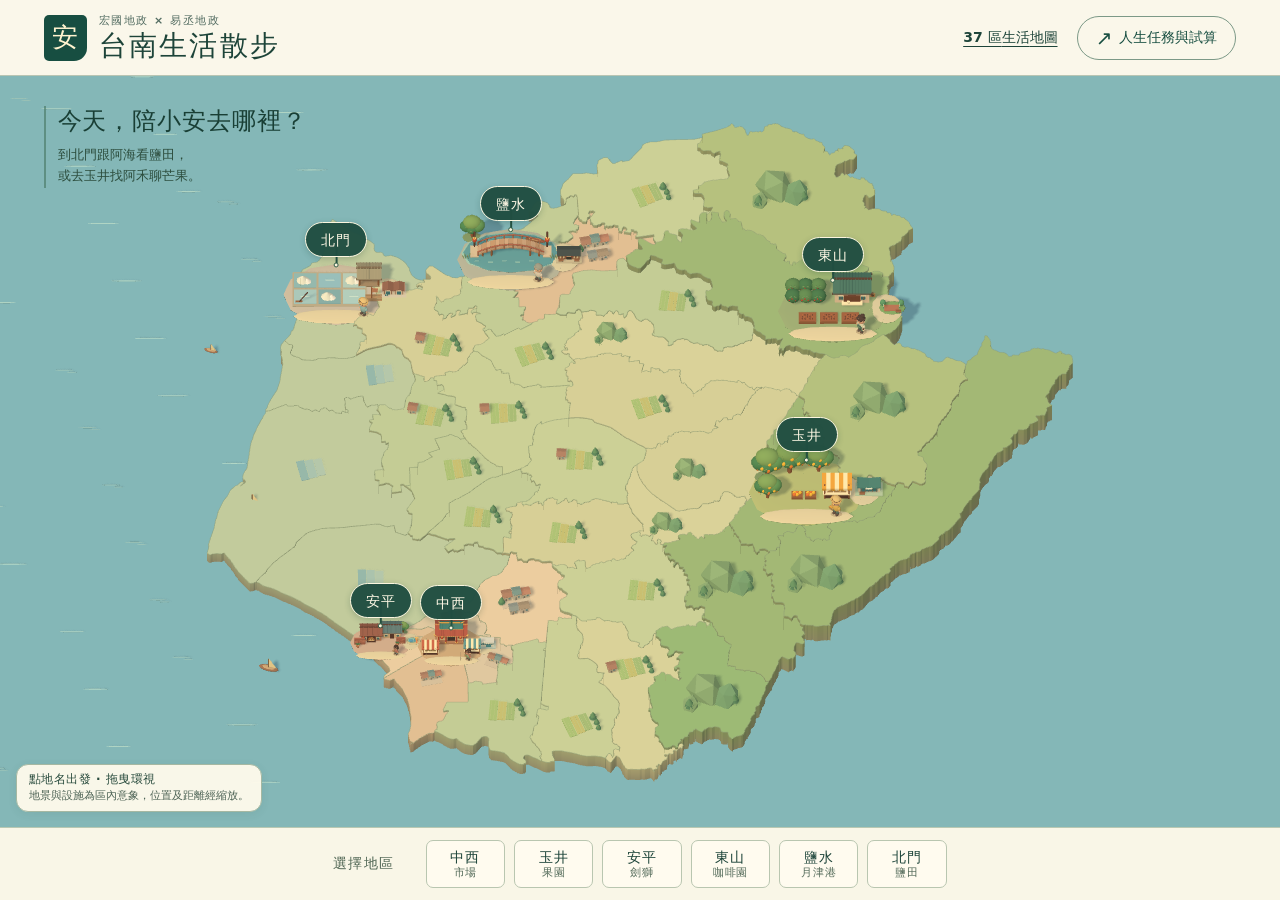
==== commit 61014aca: "讓小安走進六區立體生活地景，串聯台南街坊與公共設施" ====
--- a/index.html
+++ b/index.html
@@ -16,9 +16,10 @@
   <link rel="stylesheet" href="./experience-v11.css?v=13.0.0"><link rel="stylesheet" href="./mission-mobile.css?v=11.0.0"><link rel="stylesheet" href="./feedback-v11.css?v=11.0.0">
   <script type="importmap">{"imports":{"three":"./vendor/three.module.js"}}</script>
   <!-- Fetch the whole module graph in parallel instead of one import level at a time. -->
-  <link rel="modulepreload" href="./app.js?v=24.0.0"><link rel="modulepreload" href="./experience-ui.js?v=24.0.0"><link rel="modulepreload" href="./service-hub.js?v=11.0.0"><link rel="modulepreload" href="./enhancements.js?v=16.0.0"><link rel="modulepreload" href="./lazy-feature.js?v=13.0.0"><link rel="modulepreload" href="./city-guide.js?v=24.0.0"><link rel="modulepreload" href="./video-links.js?v=6.0.0"><link rel="modulepreload" href="./tool-routes.js?v=6.0.0"><link rel="modulepreload" href="./loan.js"><link rel="modulepreload" href="./feedback-client.js?v=11.0.0"><link rel="modulepreload" href="./policy-data.js?v=8.0.0"><link rel="modulepreload" href="./game-ui.js?v=13.0.0"><link rel="modulepreload" href="./legacy-policy.js?v=3.0.0"><link rel="modulepreload" href="./game-engine.js?v=6.0.0"><link rel="modulepreload" href="./scenario-profile.js"><link rel="modulepreload" href="./city.js?v=24.0.0"><link rel="modulepreload" href="./city-runtime.js?v=13.0.0"><link rel="modulepreload" href="./vendor/OrbitControls.js"><link rel="modulepreload" href="./resident-data.js?v=10.0.0"><link rel="modulepreload" href="./vendor/three.module.js"><link rel="modulepreload" href="./vendor/three.core.js">
+  <link rel="modulepreload" href="./app.js?v=25.0.0"><link rel="modulepreload" href="./experience-ui.js?v=24.0.0"><link rel="modulepreload" href="./service-hub.js?v=11.0.0"><link rel="modulepreload" href="./enhancements.js?v=16.0.0"><link rel="modulepreload" href="./lazy-feature.js?v=13.0.0"><link rel="modulepreload" href="./city-guide.js?v=25.0.0"><link rel="modulepreload" href="./video-links.js?v=6.0.0"><link rel="modulepreload" href="./tool-routes.js?v=6.0.0"><link rel="modulepreload" href="./loan.js"><link rel="modulepreload" href="./feedback-client.js?v=11.0.0"><link rel="modulepreload" href="./policy-data.js?v=8.0.0"><link rel="modulepreload" href="./game-ui.js?v=13.0.0"><link rel="modulepreload" href="./legacy-policy.js?v=3.0.0"><link rel="modulepreload" href="./game-engine.js?v=6.0.0"><link rel="modulepreload" href="./scenario-profile.js"><link rel="modulepreload" href="./city-runtime.js?v=13.0.0"><link rel="modulepreload" href="./vendor/OrbitControls.js"><link rel="modulepreload" href="./resident-data.js?v=10.0.0"><link rel="modulepreload" href="./vendor/three.module.js"><link rel="modulepreload" href="./vendor/three.core.js">
   <link rel="stylesheet" href="./seasons-v12.css?v=12.0.0">
   <link rel="stylesheet" href="./quality-v13.css?v=13.0.0"><link rel="stylesheet" href="./city-guide.css?v=13.0.0"><link rel="stylesheet" href="./first-day-entry.css?v=24.0.0">
+  <link rel="stylesheet" href="./life-tour.css?v=25.0.0">
 </head>
 <body class="city-first">
   <a href="#start-explore" id="skip-to-mission" class="skip-link">跳到人生任務</a>
@@ -36,7 +37,7 @@
       <p class="entry-eyebrow">產權・登記・稅務・交易安全</p>
       <h1 id="hero-title">家的重要選擇，<br>先陪你練習一次。</h1>
       <p class="entry-instruction">從一位角色開始，看看不同選擇，<br>如何影響資金、時間與家人的安排。</p>
-      <div class="entry-actions"><a class="first-day-entry" href="./first-day/lantern/"><span><small>可散步街區 · 四位主角 · 府城故事</small>今晚，巷口留一盞燈</span><span aria-hidden="true">→</span></a><a class="atlas-entry" href="./atlas/"><img src="./atlas/overview.svg" width="44" height="44" alt=""><span><strong>台南生活地圖</strong><small>選一區，找故事、市政與交通</small></span><span aria-hidden="true">→</span></a><a class="tainan-hero-button" href="./first-day/">也可以繼續小安的第一天 →</a><button class="tainan-hero-button" id="start-explore">選其他人生任務 →</button></div>
+      <div class="entry-actions"><a class="first-day-entry" href="./first-day/lantern/"><span><small>可散步街區 · 四位主角 · 府城故事</small>今晚，巷口留一盞燈</span><span aria-hidden="true">→</span></a><a class="atlas-entry" href="./?start=life" id="open-life-tour"><img src="./atlas/overview.svg" width="44" height="44" alt=""><span><strong>走進立體台南</strong><small>陪小安逛六地、和居民聊聊</small></span><span aria-hidden="true">→</span></a><a class="tainan-hero-button" href="./first-day/">也可以繼續小安的第一天 →</a><button class="tainan-hero-button" id="start-explore">選其他人生任務 →</button></div>
       <p class="entry-boundary">四個選擇 · 可隨時暫停<br>人物與數字為情境練習，進度留在這台裝置。</p>
     </section>
     <div class="office-strip"><p>楊明宗・楊翊晟 地政士<br>各自獨立執業</p><button id="office-info" aria-haspopup="dialog" aria-controls="service-hub">事務所與聯絡資訊 ↗</button><a class="office-phone" href="tel:062582589">06-258-2589</a></div>
@@ -61,5 +62,5 @@
   <dialog id="checklist-dialog" class="sheet-dialog"><div class="dialog-top"><div><span class="eyebrow">YOUR NEXT STEP</span><h2>我的準備清單</h2></div><button class="icon-button" data-close-dialog aria-label="關閉準備清單">×</button></div><p class="dialog-lead">把準備好的勾起來，帶著清楚的問題開始諮詢。</p><div id="all-checklists"></div><div class="dialog-footer"><p>勾選僅儲存在這台裝置；摘要下載到本機。</p><button class="primary-button" id="download-summary">下載諮詢準備摘要 <span>↓</span></button></div></dialog>
   <dialog id="help-dialog" class="sheet-dialog help-dialog"><div class="dialog-top"><div><span class="eyebrow">WELCOME TO ANXIN CITY</span><h2>關於家的事，一起安心前行。</h2></div><button class="icon-button" data-close-dialog aria-label="關閉操作說明">×</button></div><p class="welcome-note">這是宏國地政｜易丞地政的互動練習城市，從產權、登記、稅務與交易安全出發。你可以跟街坊聊日常、認識地方特色、到文化走讀看古蹟與生活故事，也能陪首購、換屋、賣屋與傳承角色，練習每一步選擇。</p><div class="help-grid"><div><b>01</b><h3>先做一個任務</h3><p>點「玩小安在台南的第一天」開始短篇故事，或選「其他人生任務」陪一位角色做四個選擇。想聊日常或認識台南，從功能選單繼續探索。</p></div><div><b>02</b><h3>換個角度看看</h3><p>拖曳旋轉、滾輪縮放。手機可單指旋轉、雙指縮放。</p></div><div><b>03</b><h3>帶走下一步</h3><p>試試不同結局、重選比較，再把想問的問題帶到官方 LINE。</p></div></div><div class="experience-note"><strong>關於這個體驗版本</strong><p>與 8 位虛構街坊聊日常、接著探索景點與有日期的活動；也能陪人生任務角色做四個選擇、到台南37區散步集章，或用文化走讀認識古蹟、節俗與地方記憶。可帶著摘要前往官方 LINE，由您確認送出；使用回饋會保存供後續改善。未串接正式案件或預約。</p></div><p class="keyboard-hint">鍵盤操作：1 買房 · 2 賣房 · 3 傳承 · Esc 返回全景／關閉視窗</p></dialog>
   <noscript><p>互動任務需要 JavaScript。您可以先<a href="https://homegoestate.github.io/">前往宏國・易丞官網</a>或<a href="https://line.me/R/ti/p/%40604gpqef">官方 LINE</a>。</p><style>#loading{display:none!important}</style></noscript>
-  <script type="module" src="./boot.js?v=24.0.0"></script>
+  <script type="module" src="./boot.js?v=25.0.0"></script>
 </body></html>
--- a/life-tour.css
+++ b/life-tour.css
@@ -0,0 +1,233 @@
+.lt-dialog {
+  --lt-ink: #1d4439;
+  --lt-muted: #526c61;
+  --lt-forest: #174e41;
+  --lt-line: #c8cebd;
+  --lt-cream: #faf7ea;
+  color-scheme: light;
+  position: fixed;
+  inset: 0;
+  width: 100%;
+  max-width: none;
+  height: 100%;
+  height: 100dvh;
+  max-height: none;
+  margin: 0;
+  border: 0;
+  border-radius: 0;
+  padding: 0;
+  overflow: hidden;
+  background: var(--lt-cream);
+  color: var(--lt-ink);
+  font-family: "PingFang TC", "Microsoft JhengHei", system-ui, sans-serif;
+}
+.lt-dialog::backdrop { background: #173f35; }
+.lt-dialog *, .lt-dialog *::before, .lt-dialog *::after { box-sizing: border-box; }
+.lt-dialog :where(button, a) { -webkit-tap-highlight-color: transparent; touch-action: manipulation; }
+.lt-dialog button { font: inherit; cursor: pointer; }
+.lt-dialog :where(button, a, summary, [tabindex]):focus-visible { outline: 3px solid #ac532b; outline-offset: 3px; }
+.lt-dialog h1:focus, .lt-dialog h2:focus { outline: none; }
+.lt-dialog [hidden] { display: none !important; }
+.lt-sr { position: absolute; width: 1px; height: 1px; padding: 0; overflow: hidden; clip-path: inset(50%); white-space: nowrap; }
+.lt-shell { height: 100%; display: grid; grid-template-rows: auto minmax(0, 1fr) auto; }
+
+.lt-bar, .lt-nav { position: relative; z-index: 2; display: flex; align-items: center; }
+.lt-bar {
+  min-height: 76px;
+  justify-content: space-between;
+  gap: 12px;
+  padding: max(10px, env(safe-area-inset-top)) max(3.4vw, env(safe-area-inset-right)) 10px max(3.4vw, env(safe-area-inset-left));
+  border-bottom: 1px solid #b8c5b3;
+  background: #faf7ea;
+}
+.lt-identity { display: flex; align-items: center; gap: 12px; }
+.lt-seal {
+  display: grid;
+  place-items: center;
+  width: 43px;
+  height: 46px;
+  border-radius: 5px 5px 13px 5px;
+  background: var(--lt-forest);
+  color: #fff4cf;
+  font: 700 26px/1 "Songti TC", "Noto Serif TC", serif;
+}
+.lt-identity small { display: block; color: var(--lt-muted); font-size: 11px; font-weight: 700; letter-spacing: .14em; }
+.lt-identity h1 { margin: 2px 0 0; color: var(--lt-ink); font: 700 clamp(21px, 2.2vw, 30px)/1.12 "Songti TC", "Noto Serif TC", "PMingLiU", serif; letter-spacing: .08em; }
+.lt-exit {
+  display: inline-flex;
+  align-items: center;
+  gap: 7px;
+  min-height: 44px;
+  padding: 0 18px;
+  border: 1px solid #7c9987;
+  border-radius: 99px;
+  background: transparent;
+  color: var(--lt-forest);
+  font-size: 14px !important;
+  font-weight: 700 !important;
+  line-height: 1.3 !important;
+  white-space: nowrap;
+}
+.lt-exit span { font-size: 20px; font-weight: 400; }
+.lt-header-actions { display: flex; align-items: center; gap: clamp(8px, 1.5vw, 24px); }
+.lt-atlas-entry { display: inline-flex; align-items: center; min-height: 44px; color: var(--lt-ink); font-size: 14px; font-weight: 700; text-decoration-thickness: 1px; text-underline-offset: 4px; white-space: nowrap; }
+.lt-exit:hover, .lt-topics button:hover, .lt-nav button:hover { background: #e8ecdc; }
+
+.lt-main { min-height: 0; min-width: 0; display: grid; grid-template-columns: minmax(0, 1fr); position: relative; }
+.lt-dialog[data-view="arrived"] .lt-main { grid-template-columns: minmax(0, 1fr) clamp(315px, 30vw, 440px); }
+.lt-stage { container-type: inline-size; position: relative; isolation: isolate; overflow: hidden; min-width: 0; min-height: 0; background: radial-gradient(ellipse at 38% 20%, #f4e7c9, #c8dacf 68%, #abcac5); }
+.lt-canvas, .lt-labels, .lt-static { position: absolute; inset: 0; display: block; width: 100%; height: 100%; }
+.lt-canvas { touch-action: none; cursor: grab; }
+.lt-canvas:active { cursor: grabbing; }
+.lt-invite { display: none; position: absolute; z-index: 1; top: clamp(18px, 4%, 38px); left: max(3.4vw, env(safe-area-inset-left)); pointer-events: none; text-align: left; color: #193f35; border-left: 2px solid #44735d96; padding: 0 0 1px 12px; }
+.lt-invite h2 { margin: 0; font: 700 clamp(20px, 1.85vw, 27px)/1.35 "Songti TC", "Noto Serif TC", "PMingLiU", serif; letter-spacing: .04em; }
+.lt-invite p { margin: 6px 0 0; color: #2c4d3d; font-size: 13px; font-weight: 600; line-height: 1.65; }
+@media (min-width: 1100px) and (min-height: 600px), (max-aspect-ratio: 7/10) and (min-height: 565px) {
+  .lt-dialog[data-render="3d"][data-view="overview"]:not([data-interacted]) .lt-invite { display: block; }
+}
+.lt-labels { pointer-events: none; z-index: 1; }
+.lt-pin, .lt-tether { position: absolute; top: 0; left: 0; }
+.lt-dialog .lt-pin {
+  pointer-events: auto;
+  z-index: 1;
+  width: 62px;
+  height: 35px;
+  min-height: 0;
+  padding: 0;
+  border: 1px solid #fbf6df;
+  border-radius: 40px;
+  background: #214e42f7;
+  color: #fff9e6;
+  box-shadow: 0 2px 6px #173e3438;
+  font: 700 14px/1 "PingFang TC", "Microsoft JhengHei", sans-serif;
+  letter-spacing: .09em;
+}
+.lt-pin:hover { background: #9e4f30; }
+.lt-tether { height: 1.5px; background: #265342; transform-origin: 0 50%; }
+.lt-tether::before { content: ''; position: absolute; top: -2px; left: -2px; width: 5px; height: 5px; background: #fcf5dd; border: 1px solid #315f49; border-radius: 50%; }
+.lt-dialog[data-view="arrived"] .lt-labels, .lt-dialog[data-render="text"] :is(.lt-labels, .lt-canvas) { display: none; }
+.lt-map-tools { position: absolute; top: 14px; left: max(16px, env(safe-area-inset-left)); z-index: 2; }
+.lt-map-tools button, .lt-map-caption { border: 1px solid #a6b8a2; border-radius: 12px; background: #fffaebf2; box-shadow: 0 2px 9px #31554616; color: #284b3d; }
+.lt-map-tools button { min-height: 44px; padding: 0 14px; font-size: 14px; font-weight: 700; }
+.lt-map-tools button:hover { background: #fff; }
+.lt-map-caption { position: absolute; bottom: 15px; left: max(16px, env(safe-area-inset-left)); z-index: 1; max-width: calc(100% - 25px); padding: 7px 12px; pointer-events: none; }
+.lt-map-caption small { display: block; color: #4d6355; font-size: 11px; line-height: 1.35; }
+.lt-hint { margin: 0 0 2px; font-size: 12px; font-weight: 700; line-height: 1.3; letter-spacing: .04em; }
+.lt-hint:empty, .lt-dialog[data-render="text"] .lt-hint { display: none; }
+.lt-static { display: flex; align-items: center; justify-content: center; flex-wrap: wrap; align-content: center; gap: 12px 26px; padding: 24px; text-align: center; }
+.lt-static img { object-fit: contain; width: min(36%, 240px); height: min(55%, 240px); filter: drop-shadow(0 6px 10px #42603d31); }
+.lt-static div { max-width: 18em; }
+.lt-static strong { font: 700 clamp(21px, 3.2vw, 35px)/1.4 "Songti TC", "PMingLiU", serif; }
+.lt-static p { color: #345444; margin: 8px 0 0; line-height: 1.7; font-size: 15px; }
+.lt-dialog[data-render="text"][data-view="arrived"] .lt-static div { display: none; }
+.lt-dialog[data-render="text"][data-view="arrived"] .lt-static img { width: min(70%, 300px); height: min(75%, 300px); }
+@container (max-width: 519px) { .lt-dialog .lt-pin { width: 50px; height: 31px; font-size: 13px; } }
+
+.lt-nav {
+  justify-content: center;
+  gap: clamp(12px, 2.5vw, 42px);
+  min-height: 73px;
+  padding: 10px max(18px, env(safe-area-inset-right)) max(10px, env(safe-area-inset-bottom)) max(18px, env(safe-area-inset-left));
+  border-top: 1px solid #b9c8b2;
+  background: #f9f6e7;
+}
+.lt-nav-title { color: #4f6553; font-size: 14px; font-weight: 700; letter-spacing: .08em; white-space: nowrap; }
+.lt-stops { display: grid; grid-template-columns: repeat(6, minmax(0, 1fr)); gap: clamp(5px, .7vw, 12px); }
+.lt-stops button, .lt-topics button { min-height: 44px; color: var(--lt-ink); border: 1px solid #b9c6b0; background: #fffbef; font-size: 14px; font-weight: 700; }
+.lt-stops button { display: flex; flex-direction: column; align-items: center; justify-content: center; gap: 2px; min-width: clamp(58px, 6.2vw, 100px); min-height: 48px; padding: 4px 10px; border-radius: 7px; letter-spacing: .07em; line-height: 1.15; }
+.lt-stops button small { color: #526958; font-size: 11px; font-weight: 550; letter-spacing: .055em; }
+.lt-stops button[aria-pressed="true"], .lt-topics button[aria-pressed="true"] { background: var(--lt-forest); border-color: var(--lt-forest); color: #fff7dd; }
+.lt-stops button[aria-pressed="true"] small { color: #eceacb; }
+
+.lt-talk { min-width: 0; min-height: 0; overflow: auto; overscroll-behavior: contain; scrollbar-gutter: stable; border-left: 1px solid #aebba5; background: #fbf8ec; }
+.lt-talk-inner { padding: clamp(18px, 2.1vw, 32px); padding-right: max(clamp(15px, 1.8vw, 26px), env(safe-area-inset-right)); }
+.lt-neighbor { display: flex; align-items: center; gap: 12px; }
+.lt-portrait { flex: 0 0 59px; width: 59px; height: 62px; overflow: hidden; border: 1px solid #c7c6a5; background: radial-gradient(at 38% 22%, #f7e8b6, #d8d9ac); border-radius: 50% 50% 45% 45%; }
+.lt-portrait svg { display: block; width: 100%; height: 100%; }
+.lt-neighbor small { color: #536c59; font-size: 12px; font-weight: 700; letter-spacing: .07em; }
+.lt-neighbor h2 { color: var(--lt-ink); margin: 4px 0 0; font: 700 clamp(22px, 2.2vw, 32px)/1.3 "Songti TC", "Noto Serif TC", "PMingLiU", serif; letter-spacing: .035em; }
+.lt-topics { display: flex; flex-wrap: wrap; gap: 6px; margin: 20px 0 12px; }
+.lt-topics button { flex: 1 0 auto; border-radius: 6px; padding: 0 10px; }
+.lt-bubble { padding: 16px 18px; border: 1px solid #d8cfb7; border-left: 3px solid #a16645; border-radius: 2px 14px 14px 2px; background: #fffdf4; }
+.lt-speaker { color: #684d33; display: flex; align-items: baseline; flex-wrap: wrap; gap: 6px; font-size: 15px; font-weight: 750; }
+.lt-speaker small { color: #6a7061; font-size: 11px; font-weight: 500; }
+.lt-reply { color: #2a4435; overflow-wrap: anywhere; }
+.lt-reply p { margin: 8px 0 0; line-height: 1.75; font-size: 15px; }
+.lt-reply .lt-question { color: #765b3f; font-size: 14px; font-weight: 650; }
+.lt-reply h3 { margin: 10px 0 0; font-size: 17px; color: var(--lt-ink); line-height: 1.5; }
+.lt-source { margin-top: 13px; padding-top: 10px; border-top: 1px solid #dcd8c6; }
+.lt-source a { color: #205643; text-decoration: underline; text-underline-offset: .2em; font-size: 13px; line-height: 1.6; }
+.lt-source small { display: block; margin-top: 4px; color: #61715d; font-size: 12px; }
+.lt-fact { margin-top: 14px; padding-top: 10px; border-top: 1px solid #dcd8c6; }
+.lt-fact strong { color: #496050; font-size: 12px; }
+.lt-fact p { margin: 4px 0; color: #526653; font-size: 13px; }
+.lt-fact .lt-source { margin: 6px 0 0; border: 0; padding: 0; }
+.lt-extra { margin-top: 12px; }
+.lt-extra summary { cursor: pointer; padding: 7px 0; font-weight: 650; line-height: 1.5; }
+.lt-event { padding: 10px 0 0; }
+.lt-event + .lt-event { margin-top: 14px; border-top: 1px solid #cec9b5; }
+.lt-event > small { color: #6d543a; font-weight: 650; }
+.lt-event .lt-note { color: #556451; font-size: 13px; }
+.lt-onward { display: grid; gap: 0; margin-top: 16px; }
+.lt-onward a { display: flex; align-items: center; justify-content: space-between; gap: 6px; min-height: 45px; color: #245442; border-bottom: 1px solid #d3d7c3; font-size: 14px; font-weight: 700; text-decoration: none; }
+.lt-onward a:hover { color: #7c482d; }
+.lt-onward a span { font-size: 20px; }
+
+@media (max-width: 670px) and (orientation: portrait), (max-width: 549px) {
+  .lt-bar { min-height: 60px; padding: max(7px, env(safe-area-inset-top)) max(12px, env(safe-area-inset-right)) 7px max(12px, env(safe-area-inset-left)); }
+  .lt-identity { gap: 8px; }
+  .lt-seal { width: 34px; height: 37px; font-size: 21px; }
+  .lt-identity small { font-size: 10px; letter-spacing: .08em; }
+  .lt-identity h1 { font-size: 21px; }
+  .lt-exit { padding: 0 10px; gap: 3px; font-size: 12px !important; }
+  .lt-exit span { font-size: 16px; }
+  .lt-dialog[data-view="arrived"] .lt-main { grid-template-columns: minmax(0, 1fr); grid-template-rows: minmax(0, 1fr) minmax(0, 53%); }
+  .lt-talk { border-left: 0; border-top: 1px solid #b2bda6; scrollbar-gutter: auto; }
+  .lt-talk-inner { padding: 13px max(14px, env(safe-area-inset-right)) 16px max(14px, env(safe-area-inset-left)); }
+  .lt-neighbor { gap: 9px; }
+  .lt-neighbor h2 { font-size: 22px; }
+  .lt-portrait { flex-basis: 42px; width: 42px; height: 45px; }
+  .lt-nav { flex-direction: column; gap: 4px; min-height: 0; padding: 7px max(8px, env(safe-area-inset-right)) max(7px, env(safe-area-inset-bottom)) max(8px, env(safe-area-inset-left)); }
+  .lt-nav-title { display: none; }
+  .lt-stops { width: 100%; gap: 4px; }
+  .lt-stops button { min-width: 0; padding: 0 1px; font-size: 14px; }
+  .lt-stops button small { font-size: 11px; }
+  .lt-map-tools { top: 8px; left: max(8px, env(safe-area-inset-left)); }
+  .lt-map-tools button { padding: 0 11px; font-size: 13px; }
+  .lt-map-caption { bottom: 8px; left: max(8px, env(safe-area-inset-left)); padding: 4px 8px; }
+  .lt-dialog[data-view="arrived"] .lt-hint { display: none; }
+  .lt-topics { margin: 10px 0 9px; }
+  .lt-bubble { padding: 10px 13px; }
+  .lt-onward { margin-top: 8px; }
+}
+@media (max-width: 480px) {
+  .lt-bar { gap: 5px; padding-left: max(8px, env(safe-area-inset-left)); padding-right: max(8px, env(safe-area-inset-right)); }
+  .lt-seal, .lt-atlas-entry span, .lt-exit span { display: none; }
+  .lt-header-actions { gap: 8px; }
+  .lt-atlas-entry { font-size: 12px; }
+  .lt-identity h1 { font-size: 20px; }
+  .lt-exit { padding: 0 8px; }
+}
+@media (min-width: 550px) and (max-height: 530px) and (orientation: landscape) {
+  .lt-bar { min-height: 49px; padding-top: max(2px, env(safe-area-inset-top)); padding-bottom: 2px; }
+  .lt-identity h1 { font-size: 20px; }
+  .lt-identity small { font-size: 10px; }
+  .lt-seal { height: 34px; width: 33px; font-size: 21px; }
+  .lt-nav { min-height: 0; padding-top: 3px; padding-bottom: max(3px, env(safe-area-inset-bottom)); }
+  .lt-nav-title { display: none; }
+  .lt-dialog[data-view="arrived"] .lt-main { grid-template-columns: minmax(0, 1fr) minmax(245px, 39%); }
+  .lt-talk-inner { padding: 12px; }
+  .lt-neighbor h2 { font-size: 21px; }
+  .lt-portrait { flex-basis: 40px; width: 40px; height: 43px; }
+  .lt-topics { margin: 8px 0; }
+  .lt-map-tools { top: 6px; left: 7px; }
+  .lt-map-caption { bottom: 5px; left: 7px; padding: 4px 8px; }
+}
+@media (prefers-reduced-motion: no-preference) {
+  .lt-dialog[data-view="arrived"] .lt-talk-inner { animation: lt-talk-enter .25s ease-out both; }
+  @keyframes lt-talk-enter { from { opacity: .3; transform: translateY(5px); } to { opacity: 1; transform: translateY(0); } }
+}
+
+.six-region-links { display: flex; flex-wrap: wrap; align-items: center; gap: 6px 8px; }
+.six-region-links :is(a, button) { display: inline-flex; align-items: center; justify-content: center; min-height: 44px; padding: 6px 11px; border-radius: 7px; border: 1px solid #b6c9b6; background: #eff4e7; color: #214f3e; font: 650 14px/1.4 "Microsoft JhengHei", sans-serif; text-decoration: none; }
+.six-region-links :is(a, button):hover { background: #dce9d6; }
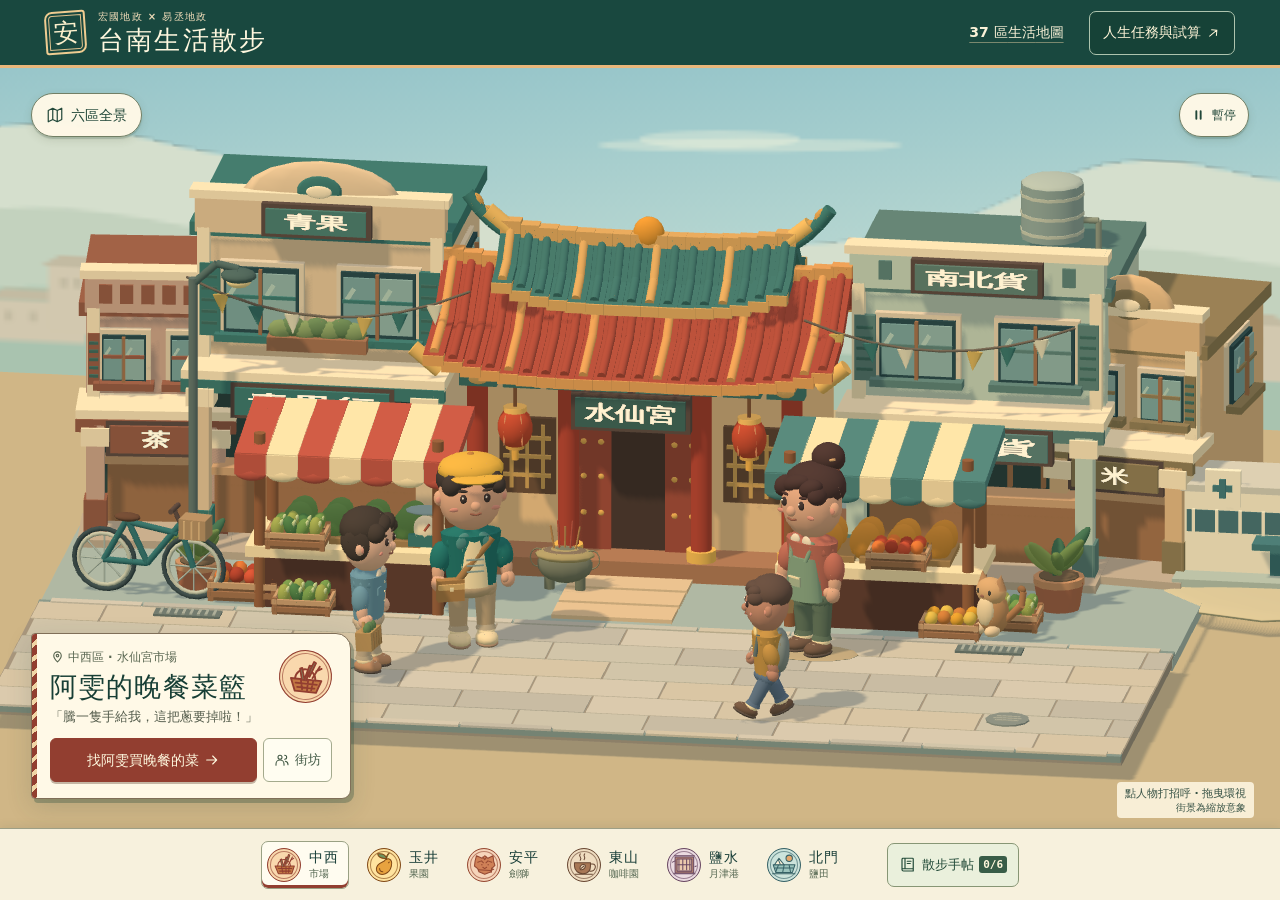
==== commit 3fdc28da: "讓首頁從水仙宮市場開玩，六區加入走動街坊、情境選擇、集章與街景明信片" ====
--- a/index.html
+++ b/index.html
@@ -5,7 +5,7 @@
   <meta name="referrer" content="strict-origin-when-cross-origin"><meta http-equiv="Content-Security-Policy" content="default-src 'self'; script-src 'self' 'sha256-GqsWfEjHm73zbHa7lGbVXfv95jxypKuCtjd6kntjIRA='; style-src 'self' 'unsafe-inline'; img-src 'self' data: blob:; font-src 'self'; connect-src 'self' https://hongguo-anxin-feedback-20261024.yang-ceo.chatgpt.site; object-src 'none'; base-uri 'self'; form-action 'none'">
   <meta name="theme-color" content="#194f49"><meta name="description" content="宏國地政｜易丞地政的互動安心城。從產權、登記、稅務與交易安全出發，陪角色練習買房、換屋、賣屋與傳承選擇，也認識台南的文化與生活。">
   <title>宏國・易丞｜不動產安心城</title>
-  <meta property="og:type" content="website"><meta property="og:site_name" content="宏國地政｜易丞地政"><meta property="og:title" content="不動產安心城｜先陪你練習一次重要的房產選擇"><meta property="og:description" content="首購、換屋、賣屋、傳承四段人生任務，跟著角色看懂預算、貸款與稅金；也能散步認識台南。"><meta property="og:url" content="https://homegoestate.github.io/anxin-city/"><meta property="og:image" content="https://homegoestate.github.io/anxin-city/assets/og-image.png"><meta property="og:image:width" content="1200"><meta property="og:image:height" content="630"><meta name="twitter:card" content="summary_large_image">
+  <meta property="og:type" content="website"><meta property="og:site_name" content="宏國地政｜易丞地政"><meta property="og:title" content="陪小安逛台南｜宏國地政 × 易丞地政・不動產安心城"><meta property="og:description" content="從水仙宮市場出發，逛六個立體街區、和居民聊幾句、拍一張自己的台南明信片。也能接續買房、換屋、賣屋與傳承任務。"><meta property="og:url" content="https://homegoestate.github.io/anxin-city/"><meta property="og:image" content="https://homegoestate.github.io/anxin-city/assets/life-preview.jpg"><meta property="og:image:width" content="1200"><meta property="og:image:height" content="630"><meta name="twitter:card" content="summary_large_image">
   <link rel="icon" href="data:image/svg+xml,%3Csvg xmlns='http://www.w3.org/2000/svg' viewBox='0 0 64 64'%3E%3Crect width='64' height='64' rx='18' fill='%23194f49'/%3E%3Cpath d='M14 32L32 17L50 32V49H37V36H27V49H14Z' fill='%23f7f1e3'/%3E%3C/svg%3E">
   <link rel="stylesheet" href="./style.css"><link rel="stylesheet" href="./enhancements.css?v=8.0.0"><link rel="stylesheet" href="./game.css?v=8.0.0"><link rel="stylesheet" href="./tainan.css?v=8.0.0">
   <link rel="stylesheet" href="./readability.css?v=8.0.0">
@@ -16,10 +16,10 @@
   <link rel="stylesheet" href="./experience-v11.css?v=13.0.0"><link rel="stylesheet" href="./mission-mobile.css?v=11.0.0"><link rel="stylesheet" href="./feedback-v11.css?v=11.0.0">
   <script type="importmap">{"imports":{"three":"./vendor/three.module.js"}}</script>
   <!-- Fetch the whole module graph in parallel instead of one import level at a time. -->
-  <link rel="modulepreload" href="./app.js?v=25.0.0"><link rel="modulepreload" href="./experience-ui.js?v=24.0.0"><link rel="modulepreload" href="./service-hub.js?v=11.0.0"><link rel="modulepreload" href="./enhancements.js?v=16.0.0"><link rel="modulepreload" href="./lazy-feature.js?v=13.0.0"><link rel="modulepreload" href="./city-guide.js?v=25.0.0"><link rel="modulepreload" href="./video-links.js?v=6.0.0"><link rel="modulepreload" href="./tool-routes.js?v=6.0.0"><link rel="modulepreload" href="./loan.js"><link rel="modulepreload" href="./feedback-client.js?v=11.0.0"><link rel="modulepreload" href="./policy-data.js?v=8.0.0"><link rel="modulepreload" href="./game-ui.js?v=13.0.0"><link rel="modulepreload" href="./legacy-policy.js?v=3.0.0"><link rel="modulepreload" href="./game-engine.js?v=6.0.0"><link rel="modulepreload" href="./scenario-profile.js"><link rel="modulepreload" href="./city-runtime.js?v=13.0.0"><link rel="modulepreload" href="./vendor/OrbitControls.js"><link rel="modulepreload" href="./resident-data.js?v=10.0.0"><link rel="modulepreload" href="./vendor/three.module.js"><link rel="modulepreload" href="./vendor/three.core.js">
+  <link rel="modulepreload" href="./app.js?v=26.0.0"><link rel="modulepreload" href="./experience-ui.js?v=24.0.0"><link rel="modulepreload" href="./service-hub.js?v=11.0.0"><link rel="modulepreload" href="./enhancements.js?v=16.0.0"><link rel="modulepreload" href="./lazy-feature.js?v=13.0.0"><link rel="modulepreload" href="./city-guide.js?v=25.0.0"><link rel="modulepreload" href="./video-links.js?v=6.0.0"><link rel="modulepreload" href="./tool-routes.js?v=6.0.0"><link rel="modulepreload" href="./loan.js"><link rel="modulepreload" href="./feedback-client.js?v=11.0.0"><link rel="modulepreload" href="./policy-data.js?v=8.0.0"><link rel="modulepreload" href="./game-ui.js?v=13.0.0"><link rel="modulepreload" href="./legacy-policy.js?v=3.0.0"><link rel="modulepreload" href="./game-engine.js?v=6.0.0"><link rel="modulepreload" href="./scenario-profile.js"><link rel="modulepreload" href="./city-runtime.js?v=13.0.0"><link rel="modulepreload" href="./vendor/OrbitControls.js"><link rel="modulepreload" href="./resident-data.js?v=10.0.0"><link rel="modulepreload" href="./vendor/three.module.js"><link rel="modulepreload" href="./vendor/three.core.js">
   <link rel="stylesheet" href="./seasons-v12.css?v=12.0.0">
   <link rel="stylesheet" href="./quality-v13.css?v=13.0.0"><link rel="stylesheet" href="./city-guide.css?v=13.0.0"><link rel="stylesheet" href="./first-day-entry.css?v=24.0.0">
-  <link rel="stylesheet" href="./life-tour.css?v=25.0.0">
+  <link rel="stylesheet" href="./life-tour.css?v=26.0.0"><link rel="stylesheet" href="./life-postcard.css?v=26.0.0">
 </head>
 <body class="city-first">
   <a href="#start-explore" id="skip-to-mission" class="skip-link">跳到人生任務</a>
@@ -62,5 +62,5 @@
   <dialog id="checklist-dialog" class="sheet-dialog"><div class="dialog-top"><div><span class="eyebrow">YOUR NEXT STEP</span><h2>我的準備清單</h2></div><button class="icon-button" data-close-dialog aria-label="關閉準備清單">×</button></div><p class="dialog-lead">把準備好的勾起來，帶著清楚的問題開始諮詢。</p><div id="all-checklists"></div><div class="dialog-footer"><p>勾選僅儲存在這台裝置；摘要下載到本機。</p><button class="primary-button" id="download-summary">下載諮詢準備摘要 <span>↓</span></button></div></dialog>
   <dialog id="help-dialog" class="sheet-dialog help-dialog"><div class="dialog-top"><div><span class="eyebrow">WELCOME TO ANXIN CITY</span><h2>關於家的事，一起安心前行。</h2></div><button class="icon-button" data-close-dialog aria-label="關閉操作說明">×</button></div><p class="welcome-note">這是宏國地政｜易丞地政的互動練習城市，從產權、登記、稅務與交易安全出發。你可以跟街坊聊日常、認識地方特色、到文化走讀看古蹟與生活故事，也能陪首購、換屋、賣屋與傳承角色，練習每一步選擇。</p><div class="help-grid"><div><b>01</b><h3>先做一個任務</h3><p>點「玩小安在台南的第一天」開始短篇故事，或選「其他人生任務」陪一位角色做四個選擇。想聊日常或認識台南，從功能選單繼續探索。</p></div><div><b>02</b><h3>換個角度看看</h3><p>拖曳旋轉、滾輪縮放。手機可單指旋轉、雙指縮放。</p></div><div><b>03</b><h3>帶走下一步</h3><p>試試不同結局、重選比較，再把想問的問題帶到官方 LINE。</p></div></div><div class="experience-note"><strong>關於這個體驗版本</strong><p>與 8 位虛構街坊聊日常、接著探索景點與有日期的活動；也能陪人生任務角色做四個選擇、到台南37區散步集章，或用文化走讀認識古蹟、節俗與地方記憶。可帶著摘要前往官方 LINE，由您確認送出；使用回饋會保存供後續改善。未串接正式案件或預約。</p></div><p class="keyboard-hint">鍵盤操作：1 買房 · 2 賣房 · 3 傳承 · Esc 返回全景／關閉視窗</p></dialog>
   <noscript><p>互動任務需要 JavaScript。您可以先<a href="https://homegoestate.github.io/">前往宏國・易丞官網</a>或<a href="https://line.me/R/ti/p/%40604gpqef">官方 LINE</a>。</p><style>#loading{display:none!important}</style></noscript>
-  <script type="module" src="./boot.js?v=25.0.0"></script>
+  <script type="module" src="./boot.js?v=26.0.0"></script>
 </body></html>
--- a/life-tour.css
+++ b/life-tour.css
@@ -1,231 +1,247 @@
 .lt-dialog {
-  --lt-ink: #1d4439;
-  --lt-muted: #526c61;
-  --lt-forest: #174e41;
-  --lt-line: #c8cebd;
-  --lt-cream: #faf7ea;
-  color-scheme: light;
-  position: fixed;
-  inset: 0;
-  width: 100%;
-  max-width: none;
-  height: 100%;
-  height: 100dvh;
-  max-height: none;
-  margin: 0;
-  border: 0;
-  border-radius: 0;
-  padding: 0;
-  overflow: hidden;
-  background: var(--lt-cream);
-  color: var(--lt-ink);
-  font-family: "PingFang TC", "Microsoft JhengHei", system-ui, sans-serif;
-}
-.lt-dialog::backdrop { background: #173f35; }
+  --lt-ink: #183e38; --lt-muted: #51645a; --lt-green: #194c42; --lt-paper: #fffae8; --lt-red: #a6412c;
+  --lt-serif: "Songti TC","Noto Serif TC","PMingLiU",serif;
+  --lt-sans: "PingFang TC","Microsoft JhengHei",system-ui,sans-serif;
+  color-scheme: light; position: fixed; inset: 0; width: 100%; max-width: none; height: 100%;
+  height: 100dvh; max-height: none; margin: 0; padding: 0; border: none; overflow: hidden;
+  border-radius: 0; background: #f6efd9; color: var(--lt-ink); font: 15px/1.5 var(--lt-sans);
+}
+.lt-dialog::backdrop { background: #103e37; }
 .lt-dialog *, .lt-dialog *::before, .lt-dialog *::after { box-sizing: border-box; }
-.lt-dialog :where(button, a) { -webkit-tap-highlight-color: transparent; touch-action: manipulation; }
-.lt-dialog button { font: inherit; cursor: pointer; }
-.lt-dialog :where(button, a, summary, [tabindex]):focus-visible { outline: 3px solid #ac532b; outline-offset: 3px; }
+.lt-dialog :where(button,a) { -webkit-tap-highlight-color: transparent; touch-action: manipulation; }
+.lt-dialog button { color: inherit; font: inherit; cursor: pointer; }
+.lt-dialog :where(button,a,summary,[tabindex]):focus-visible { outline: 3px solid #d67c2e; outline-offset: 2px; }
 .lt-dialog h1:focus, .lt-dialog h2:focus { outline: none; }
 .lt-dialog [hidden] { display: none !important; }
 .lt-sr { position: absolute; width: 1px; height: 1px; padding: 0; overflow: hidden; clip-path: inset(50%); white-space: nowrap; }
-.lt-shell { height: 100%; display: grid; grid-template-rows: auto minmax(0, 1fr) auto; }
-
+.lt-shell { height: 100%; display: grid; grid-template-rows: auto minmax(0,1fr) auto; }
+.lt-icon { display: inline-block; vertical-align: middle; width: 18px; height: 18px; flex: none; }
 .lt-bar, .lt-nav { position: relative; z-index: 2; display: flex; align-items: center; }
 .lt-bar {
-  min-height: 76px;
-  justify-content: space-between;
-  gap: 12px;
-  padding: max(10px, env(safe-area-inset-top)) max(3.4vw, env(safe-area-inset-right)) 10px max(3.4vw, env(safe-area-inset-left));
-  border-bottom: 1px solid #b8c5b3;
-  background: #faf7ea;
-}
-.lt-identity { display: flex; align-items: center; gap: 12px; }
-.lt-seal {
-  display: grid;
-  place-items: center;
-  width: 43px;
-  height: 46px;
-  border-radius: 5px 5px 13px 5px;
-  background: var(--lt-forest);
-  color: #fff4cf;
-  font: 700 26px/1 "Songti TC", "Noto Serif TC", serif;
-}
-.lt-identity small { display: block; color: var(--lt-muted); font-size: 11px; font-weight: 700; letter-spacing: .14em; }
-.lt-identity h1 { margin: 2px 0 0; color: var(--lt-ink); font: 700 clamp(21px, 2.2vw, 30px)/1.12 "Songti TC", "Noto Serif TC", "PMingLiU", serif; letter-spacing: .08em; }
-.lt-exit {
-  display: inline-flex;
-  align-items: center;
-  gap: 7px;
-  min-height: 44px;
-  padding: 0 18px;
-  border: 1px solid #7c9987;
-  border-radius: 99px;
-  background: transparent;
-  color: var(--lt-forest);
-  font-size: 14px !important;
-  font-weight: 700 !important;
-  line-height: 1.3 !important;
-  white-space: nowrap;
-}
-.lt-exit span { font-size: 20px; font-weight: 400; }
-.lt-header-actions { display: flex; align-items: center; gap: clamp(8px, 1.5vw, 24px); }
-.lt-atlas-entry { display: inline-flex; align-items: center; min-height: 44px; color: var(--lt-ink); font-size: 14px; font-weight: 700; text-decoration-thickness: 1px; text-underline-offset: 4px; white-space: nowrap; }
-.lt-exit:hover, .lt-topics button:hover, .lt-nav button:hover { background: #e8ecdc; }
-
-.lt-main { min-height: 0; min-width: 0; display: grid; grid-template-columns: minmax(0, 1fr); position: relative; }
-.lt-dialog[data-view="arrived"] .lt-main { grid-template-columns: minmax(0, 1fr) clamp(315px, 30vw, 440px); }
-.lt-stage { container-type: inline-size; position: relative; isolation: isolate; overflow: hidden; min-width: 0; min-height: 0; background: radial-gradient(ellipse at 38% 20%, #f4e7c9, #c8dacf 68%, #abcac5); }
-.lt-canvas, .lt-labels, .lt-static { position: absolute; inset: 0; display: block; width: 100%; height: 100%; }
+  min-height: 68px; justify-content: space-between; gap: 16px;
+  padding: max(8px,env(safe-area-inset-top)) max(3.5vw,env(safe-area-inset-right)) 8px max(3.5vw,env(safe-area-inset-left));
+  color: #fff8df; background: #19483f; border-bottom: 3px solid #e9b77b;
+}
+.lt-identity, .lt-header-actions { display: flex; align-items: center; gap: 12px; }
+.lt-seal { width: 41px; height: 43px; display: grid; place-items: center; color: #fcf0cc; border: 2px solid #efcc91; outline: 1px solid #e1c28d; outline-offset: -5px; border-radius: 8px 3px; font: 750 25px/1 var(--lt-serif); transform: rotate(-4deg); }
+.lt-identity small { display: block; color: #eddab7; font: 680 10px/1.2 var(--lt-sans); letter-spacing: .13em; }
+.lt-identity h1 { margin: 3px 0 0; color: inherit; font: 720 clamp(20px,2vw,27px)/1.1 var(--lt-serif); letter-spacing: .09em; }
+.lt-header-actions { gap: clamp(12px,2vw,28px); }
+.lt-atlas-entry, .lt-header-actions .lt-exit { display: inline-flex; align-items: center; justify-content: center; min-height: 44px; font-size: 14px; font-weight: 680; line-height: 1.3; white-space: nowrap; }
+.lt-atlas-entry { color: #faf2d8; text-decoration: underline; text-decoration-color: #edd6a774; text-underline-offset: 5px; }
+.lt-header-actions .lt-exit { gap: 5px; padding: 0 13px; border: 1px solid #adc4ae; border-radius: 7px; color: #fff5d8; background: #164237; }
+.lt-exit .lt-icon { width: 15px; transform: rotate(-40deg); }
+.lt-header-actions .lt-exit:hover { background: #32594a; }
+.lt-main { min-height: 0; min-width: 0; position: relative; display: grid; grid-template-columns: minmax(0,1fr); }
+.lt-dialog[data-view="arrived"] .lt-main { grid-template-columns: minmax(0,1fr) clamp(320px,32vw,425px); }
+.lt-stage { container-type: inline-size; min-height: 0; min-width: 0; position: relative; isolation: isolate; overflow: hidden; background: radial-gradient(ellipse at 55% 25%,#f9eac9,#c9dcd0 60%,#adcac7); }
+.lt-canvas,.lt-labels,.lt-static { position: absolute; inset: 0; width: 100%; height: 100%; display: block; }
 .lt-canvas { touch-action: none; cursor: grab; }
 .lt-canvas:active { cursor: grabbing; }
-.lt-invite { display: none; position: absolute; z-index: 1; top: clamp(18px, 4%, 38px); left: max(3.4vw, env(safe-area-inset-left)); pointer-events: none; text-align: left; color: #193f35; border-left: 2px solid #44735d96; padding: 0 0 1px 12px; }
-.lt-invite h2 { margin: 0; font: 700 clamp(20px, 1.85vw, 27px)/1.35 "Songti TC", "Noto Serif TC", "PMingLiU", serif; letter-spacing: .04em; }
-.lt-invite p { margin: 6px 0 0; color: #2c4d3d; font-size: 13px; font-weight: 600; line-height: 1.65; }
-@media (min-width: 1100px) and (min-height: 600px), (max-aspect-ratio: 7/10) and (min-height: 565px) {
-  .lt-dialog[data-render="3d"][data-view="overview"]:not([data-interacted]) .lt-invite { display: block; }
-}
 .lt-labels { pointer-events: none; z-index: 1; }
-.lt-pin, .lt-tether { position: absolute; top: 0; left: 0; }
-.lt-dialog .lt-pin {
-  pointer-events: auto;
-  z-index: 1;
-  width: 62px;
-  height: 35px;
-  min-height: 0;
-  padding: 0;
-  border: 1px solid #fbf6df;
-  border-radius: 40px;
-  background: #214e42f7;
-  color: #fff9e6;
-  box-shadow: 0 2px 6px #173e3438;
-  font: 700 14px/1 "PingFang TC", "Microsoft JhengHei", sans-serif;
-  letter-spacing: .09em;
-}
-.lt-pin:hover { background: #9e4f30; }
-.lt-tether { height: 1.5px; background: #265342; transform-origin: 0 50%; }
-.lt-tether::before { content: ''; position: absolute; top: -2px; left: -2px; width: 5px; height: 5px; background: #fcf5dd; border: 1px solid #315f49; border-radius: 50%; }
-.lt-dialog[data-view="arrived"] .lt-labels, .lt-dialog[data-render="text"] :is(.lt-labels, .lt-canvas) { display: none; }
-.lt-map-tools { position: absolute; top: 14px; left: max(16px, env(safe-area-inset-left)); z-index: 2; }
-.lt-map-tools button, .lt-map-caption { border: 1px solid #a6b8a2; border-radius: 12px; background: #fffaebf2; box-shadow: 0 2px 9px #31554616; color: #284b3d; }
-.lt-map-tools button { min-height: 44px; padding: 0 14px; font-size: 14px; font-weight: 700; }
-.lt-map-tools button:hover { background: #fff; }
-.lt-map-caption { position: absolute; bottom: 15px; left: max(16px, env(safe-area-inset-left)); z-index: 1; max-width: calc(100% - 25px); padding: 7px 12px; pointer-events: none; }
-.lt-map-caption small { display: block; color: #4d6355; font-size: 11px; line-height: 1.35; }
-.lt-hint { margin: 0 0 2px; font-size: 12px; font-weight: 700; line-height: 1.3; letter-spacing: .04em; }
-.lt-hint:empty, .lt-dialog[data-render="text"] .lt-hint { display: none; }
-.lt-static { display: flex; align-items: center; justify-content: center; flex-wrap: wrap; align-content: center; gap: 12px 26px; padding: 24px; text-align: center; }
-.lt-static img { object-fit: contain; width: min(36%, 240px); height: min(55%, 240px); filter: drop-shadow(0 6px 10px #42603d31); }
-.lt-static div { max-width: 18em; }
-.lt-static strong { font: 700 clamp(21px, 3.2vw, 35px)/1.4 "Songti TC", "PMingLiU", serif; }
-.lt-static p { color: #345444; margin: 8px 0 0; line-height: 1.7; font-size: 15px; }
-.lt-dialog[data-render="text"][data-view="arrived"] .lt-static div { display: none; }
-.lt-dialog[data-render="text"][data-view="arrived"] .lt-static img { width: min(70%, 300px); height: min(75%, 300px); }
-@container (max-width: 519px) { .lt-dialog .lt-pin { width: 50px; height: 31px; font-size: 13px; } }
-
+.lt-dialog:not([data-view="overview"]) .lt-labels, .lt-dialog[data-render="text"] :is(.lt-labels,.lt-canvas) { display: none; }
+.lt-static { background-position: center; background-repeat: no-repeat; background-size: cover; }
+.lt-dialog[data-view="overview"] .lt-static { background-size: 65% 75%; }
+.lt-map-tools,.lt-play-tools { z-index: 2; position: absolute; top: clamp(10px,2vw,25px); }
+.lt-map-tools { left: max(clamp(10px,2.4vw,35px),env(safe-area-inset-left)); }
+.lt-play-tools { right: max(clamp(10px,2.4vw,35px),env(safe-area-inset-right)); }
+.lt-map-tools button, .lt-play-tools button {
+  display: inline-flex; justify-content: center; align-items: center; gap: 7px; min-height: 44px; padding: 0 14px;
+  font-size: 14px; font-weight: 740; color: #214739; background: #fff8e7f7;
+  border: 1px solid #727f65; border-radius: 999px; box-shadow: 0 2px 1px #26463430,0 3px 9px #4a573a29;
+}
+.lt-play-tools button { padding: 0 12px; font-size: 12px; }
+.lt-play-tools .lt-icon { width: 13px; }
+.lt-map-tools button:hover,.lt-play-tools button:hover { background: white; }
+.lt-map-caption { position: absolute; z-index: 1; pointer-events: none; right: max(clamp(8px,2vw,28px),env(safe-area-inset-right)); bottom: 10px; padding: 4px 8px; background: #fff8e4d9; border-radius: 4px; text-align: right; color: #385347; }
+.lt-map-caption small { display: block; font-size: 10px; line-height: 1.25; }
+.lt-hint { margin: 0; font-size: 11px; font-weight: 690; line-height: 1.45; }
+.lt-pin,.lt-tether { position: absolute; top: 0; left: 0; }
+.lt-dialog .lt-pin { pointer-events: auto; z-index: 1; width: 62px; height: 35px; min-height: 0; padding: 0; font: 740 14px/1 var(--lt-sans); letter-spacing: .08em; background: #1f5247fa; color: #fff6d8; border: 2px solid #fff0d3; border-radius: 12px 12px 12px 3px; box-shadow: 1px 3px 0 #24463366; }
+.lt-dialog .lt-pin:hover { background: #9c422d; }
+.lt-tether { height: 2px; background: #315f49; transform-origin: 0 50%; }
+.lt-tether::before { content: ''; position: absolute; top: -2px; left: -2px; width: 6px; height: 6px; background: #fff1cb; border: 1px solid #315f49; border-radius: 50%; }
+@container (max-width:519px) { .lt-dialog .lt-pin { width: 50px; height: 31px; font-size: 13px; } }
+.lt-invite { z-index: 2; position: absolute; bottom: clamp(14px,3.2vh,32px); left: max(clamp(12px,2.4vw,35px),env(safe-area-inset-left)); }
+.lt-dialog:is([data-view="arrived"],[data-view="walking"]) .lt-invite { display: none; }
+.lt-ticket {
+  position: relative; width: clamp(270px,25vw,340px); padding: 15px 18px 16px; overflow: hidden; text-align: left;
+  color: #283d32; background: #fff9e7; border: 1px solid #806f58; border-radius: 4px 15px 9px 4px;
+  box-shadow: 3px 4px 0 #35544259,0 8px 26px #203f3529;
+}
+.lt-ticket::before { content: ''; position: absolute; inset: 0 auto 0 0; width: 5px; background: repeating-linear-gradient(140deg,var(--stamp-ink) 0 7px,#f0d5a5 7px 11px); }
+.lt-ticket-head { display: flex; justify-content: space-between; gap: 9px; align-items: center; }
+.lt-loc { margin: 0; display: flex; align-items: center; gap: 3px; color: #596651; font-size: 12px; font-weight: 740; line-height: 1.4; }
+.lt-loc .lt-icon { width: 15px; height: 15px; }
+.lt-ticket h2 { margin: 5px 0 0; color: #173e35; font: 720 clamp(22px,2.1vw,30px)/1.2 var(--lt-serif); letter-spacing: .045em; }
+.lt-emblem { display: grid; flex: none; place-items: center; width: 43px; height: 43px; border: 1px solid var(--stamp-ink); border-radius: 50%; background: var(--stamp-paper); color: var(--stamp-ink); box-shadow: inset 0 0 0 2px var(--stamp-paper),inset 0 0 0 3px color-mix(in srgb,var(--stamp-ink) 60%,transparent); }
+.lt-stamp-art { width: 88%; height: 88%; display: block; }
+.lt-ticket-head > .lt-emblem { width: 53px; height: 53px; transform: rotate(6deg); }
+.lt-teaser { margin: 5px 0 11px; color: #555d4d; font-size: 13px; line-height: 1.45; }
+.lt-ticket-actions { display: flex; align-items: stretch; gap: 6px; }
+.lt-ticket-actions button, .lt-overview-invite button { display: inline-flex; justify-content: center; align-items: center; gap: 5px; min-height: 44px; padding: 0 10px; border-radius: 6px; font-weight: 750; line-height: 1.35; }
+.lt-ticket-actions [data-life-invite] { flex: 1 1 auto; color: #fff9df; font-size: 14px; background: var(--stamp-ink); border: 1px solid var(--stamp-ink); box-shadow: 0 2px 0 #6243335e; }
+.lt-ticket-actions [data-life-invite]:hover { filter: brightness(.87); }
+.lt-ticket-actions .lt-icon { width: 16px; height: 16px; }
+.lt-ticket-actions [data-life-people] { background: #fffdf1; border: 1px solid #a4aa8d; color: #3e5642; font-size: 13px; }
+.lt-overview-invite { display: flex; align-items: center; gap: 10px; border: 1px solid #8d977c; border-radius: 7px; padding: 2px 3px 2px 12px; background: #fff8e5f2; box-shadow: 0 2px 6px #28453529; }
+.lt-overview-invite p { margin: 0; font-size: 12px; color: #526552; font-weight: 650; }
+.lt-overview-invite button { font-size: 13px; background: #1d5344; border: 0; color: #fff3d1; }
 .lt-nav {
-  justify-content: center;
-  gap: clamp(12px, 2.5vw, 42px);
-  min-height: 73px;
-  padding: 10px max(18px, env(safe-area-inset-right)) max(10px, env(safe-area-inset-bottom)) max(18px, env(safe-area-inset-left));
-  border-top: 1px solid #b9c8b2;
-  background: #f9f6e7;
-}
-.lt-nav-title { color: #4f6553; font-size: 14px; font-weight: 700; letter-spacing: .08em; white-space: nowrap; }
-.lt-stops { display: grid; grid-template-columns: repeat(6, minmax(0, 1fr)); gap: clamp(5px, .7vw, 12px); }
-.lt-stops button, .lt-topics button { min-height: 44px; color: var(--lt-ink); border: 1px solid #b9c6b0; background: #fffbef; font-size: 14px; font-weight: 700; }
-.lt-stops button { display: flex; flex-direction: column; align-items: center; justify-content: center; gap: 2px; min-width: clamp(58px, 6.2vw, 100px); min-height: 48px; padding: 4px 10px; border-radius: 7px; letter-spacing: .07em; line-height: 1.15; }
-.lt-stops button small { color: #526958; font-size: 11px; font-weight: 550; letter-spacing: .055em; }
-.lt-stops button[aria-pressed="true"], .lt-topics button[aria-pressed="true"] { background: var(--lt-forest); border-color: var(--lt-forest); color: #fff7dd; }
-.lt-stops button[aria-pressed="true"] small { color: #eceacb; }
-
-.lt-talk { min-width: 0; min-height: 0; overflow: auto; overscroll-behavior: contain; scrollbar-gutter: stable; border-left: 1px solid #aebba5; background: #fbf8ec; }
-.lt-talk-inner { padding: clamp(18px, 2.1vw, 32px); padding-right: max(clamp(15px, 1.8vw, 26px), env(safe-area-inset-right)); }
-.lt-neighbor { display: flex; align-items: center; gap: 12px; }
-.lt-portrait { flex: 0 0 59px; width: 59px; height: 62px; overflow: hidden; border: 1px solid #c7c6a5; background: radial-gradient(at 38% 22%, #f7e8b6, #d8d9ac); border-radius: 50% 50% 45% 45%; }
-.lt-portrait svg { display: block; width: 100%; height: 100%; }
-.lt-neighbor small { color: #536c59; font-size: 12px; font-weight: 700; letter-spacing: .07em; }
-.lt-neighbor h2 { color: var(--lt-ink); margin: 4px 0 0; font: 700 clamp(22px, 2.2vw, 32px)/1.3 "Songti TC", "Noto Serif TC", "PMingLiU", serif; letter-spacing: .035em; }
-.lt-topics { display: flex; flex-wrap: wrap; gap: 6px; margin: 20px 0 12px; }
-.lt-topics button { flex: 1 0 auto; border-radius: 6px; padding: 0 10px; }
-.lt-bubble { padding: 16px 18px; border: 1px solid #d8cfb7; border-left: 3px solid #a16645; border-radius: 2px 14px 14px 2px; background: #fffdf4; }
-.lt-speaker { color: #684d33; display: flex; align-items: baseline; flex-wrap: wrap; gap: 6px; font-size: 15px; font-weight: 750; }
-.lt-speaker small { color: #6a7061; font-size: 11px; font-weight: 500; }
-.lt-reply { color: #2a4435; overflow-wrap: anywhere; }
-.lt-reply p { margin: 8px 0 0; line-height: 1.75; font-size: 15px; }
-.lt-reply .lt-question { color: #765b3f; font-size: 14px; font-weight: 650; }
-.lt-reply h3 { margin: 10px 0 0; font-size: 17px; color: var(--lt-ink); line-height: 1.5; }
-.lt-source { margin-top: 13px; padding-top: 10px; border-top: 1px solid #dcd8c6; }
-.lt-source a { color: #205643; text-decoration: underline; text-underline-offset: .2em; font-size: 13px; line-height: 1.6; }
-.lt-source small { display: block; margin-top: 4px; color: #61715d; font-size: 12px; }
-.lt-fact { margin-top: 14px; padding-top: 10px; border-top: 1px solid #dcd8c6; }
-.lt-fact strong { color: #496050; font-size: 12px; }
-.lt-fact p { margin: 4px 0; color: #526653; font-size: 13px; }
-.lt-fact .lt-source { margin: 6px 0 0; border: 0; padding: 0; }
-.lt-extra { margin-top: 12px; }
-.lt-extra summary { cursor: pointer; padding: 7px 0; font-weight: 650; line-height: 1.5; }
-.lt-event { padding: 10px 0 0; }
-.lt-event + .lt-event { margin-top: 14px; border-top: 1px solid #cec9b5; }
-.lt-event > small { color: #6d543a; font-weight: 650; }
-.lt-event .lt-note { color: #556451; font-size: 13px; }
-.lt-onward { display: grid; gap: 0; margin-top: 16px; }
-.lt-onward a { display: flex; align-items: center; justify-content: space-between; gap: 6px; min-height: 45px; color: #245442; border-bottom: 1px solid #d3d7c3; font-size: 14px; font-weight: 700; text-decoration: none; }
-.lt-onward a:hover { color: #7c482d; }
-.lt-onward a span { font-size: 20px; }
-
-@media (max-width: 670px) and (orientation: portrait), (max-width: 549px) {
-  .lt-bar { min-height: 60px; padding: max(7px, env(safe-area-inset-top)) max(12px, env(safe-area-inset-right)) 7px max(12px, env(safe-area-inset-left)); }
-  .lt-identity { gap: 8px; }
-  .lt-seal { width: 34px; height: 37px; font-size: 21px; }
-  .lt-identity small { font-size: 10px; letter-spacing: .08em; }
-  .lt-identity h1 { font-size: 21px; }
-  .lt-exit { padding: 0 10px; gap: 3px; font-size: 12px !important; }
-  .lt-exit span { font-size: 16px; }
-  .lt-dialog[data-view="arrived"] .lt-main { grid-template-columns: minmax(0, 1fr); grid-template-rows: minmax(0, 1fr) minmax(0, 53%); }
-  .lt-talk { border-left: 0; border-top: 1px solid #b2bda6; scrollbar-gutter: auto; }
-  .lt-talk-inner { padding: 13px max(14px, env(safe-area-inset-right)) 16px max(14px, env(safe-area-inset-left)); }
-  .lt-neighbor { gap: 9px; }
+  justify-content: center; gap: clamp(12px,3vw,45px); min-height: 72px;
+  padding: 8px max(18px,env(safe-area-inset-right)) max(8px,env(safe-area-inset-bottom)) max(18px,env(safe-area-inset-left));
+  border-top: 1px solid #9d9f86; background: #f7f1dd; box-shadow: 0 -2px 9px #2e443518;
+}
+.lt-stops { display: grid; grid-template-columns: repeat(6,minmax(0,1fr)); gap: clamp(4px,1vw,12px); }
+.lt-stops button { display: flex; align-items: center; justify-content: flex-start; position: relative; gap: 8px; padding: 4px 9px 4px 5px; min-height: 48px; border-radius: 7px; background: transparent; border: 1px solid transparent; min-width: 0; }
+.lt-stops button:hover, .lt-stops button[aria-pressed="true"] { background: #fffcf0; border-color: #9aa184; }
+.lt-stops button[aria-pressed="true"] { box-shadow: inset 0 -3px var(--stamp-ink); }
+.lt-stops .lt-emblem { width: 34px; height: 34px; }
+.lt-stop-label { display: flex; flex-direction: column; text-align: left; line-height: 1.15; white-space: nowrap; }
+.lt-stop-label strong { font-size: 14px; letter-spacing: .07em; }
+.lt-stop-label small { margin-top: 3px; font-size: 10px; color: #52654f; }
+.lt-stops button[data-collected="true"]::after { content: '✓'; position: absolute; top: 0; right: 1px; color: #436340; font-size: 10px; font-weight: 800; }
+.lt-nav [data-life-album] { display: inline-flex; align-items: center; justify-content: center; gap: 5px; min-height: 44px; border: 1px solid #879675; border-radius: 7px; padding: 0 11px; background: #eaf0dc; color: #234b39; font-size: 13px; font-weight: 750; white-space: nowrap; }
+.lt-nav [data-life-album] b { font: 700 11px/1.25 ui-monospace,monospace; padding: 2px 4px; background: #385d48; color: #fff7dc; border-radius: 3px; }
+.lt-talk { min-width: 0; min-height: 0; overflow: auto; overscroll-behavior: contain; scrollbar-gutter: stable; background: #fff9e9; border-left: 1px solid #99a187; }
+.lt-talk-inner { padding: clamp(16px,2.1vw,30px); padding-right: max(clamp(15px,1.8vw,26px),env(safe-area-inset-right)); }
+.lt-detail-top,.lt-neighbor,.lt-topics,.lt-after { display: flex; align-items: center; }
+.lt-detail-top { justify-content: space-between; gap: 8px; }
+.lt-detail-top button,.lt-after button,.lt-text-link { display: inline-flex; align-items: center; justify-content: center; gap: 5px; border: 0; background: transparent; color: #305641; min-height: 44px; padding: 0 2px; font-size: 13px; font-weight: 720; text-decoration: underline; text-underline-offset: 4px; }
+.lt-detail-top .lt-icon,.lt-after .lt-icon,.lt-text-link .lt-icon,.lt-onward .lt-icon { width: 16px; height: 16px; }
+.lt-neighbor { gap: 11px; margin-top: 7px; }
+.lt-portrait { flex: none; display: grid; place-items: center; width: 57px; height: 57px; overflow: hidden; border: 1px solid var(--stamp-ink); border-radius: 50% 50% 43% 43%; background: var(--stamp-paper); }
+.lt-portrait svg { width: 100%; height: 100%; display: block; }
+.lt-neighbor small { color: #6c5840; font-size: 12px; font-weight: 700; letter-spacing: .05em; }
+.lt-neighbor h2 { color: var(--lt-ink); margin: 3px 0 0; font: 720 clamp(21px,1.9vw,28px)/1.28 var(--lt-serif); letter-spacing: .03em; }
+.lt-topics { gap: 4px; flex-wrap: wrap; margin: 15px 0 10px; }
+.lt-topics button { flex: 1 0 auto; border: 1px solid #adb69a; border-radius: 5px; background: transparent; min-height: 44px; padding: 0 6px; font-size: 13px; font-weight: 740; }
+.lt-topics button[aria-pressed="true"] { color: #fff6d9; background: #275744; border-color: #275744; }
+.lt-bubble { border: 1px solid #c8c7a9; border-radius: 4px 13px 13px 13px; background: #fffdf4; padding: 14px; }
+.lt-reply { overflow-wrap: anywhere; color: #314638; }
+.lt-reply p { margin: 6px 0 0; font-size: 15px; line-height: 1.65; }
+.lt-reply > :first-child { margin-top: 0; }
+.lt-task-question { font-weight: 700; }
+.lt-choices { display: grid; gap: 6px; margin-top: 11px; }
+.lt-choices button { display: flex; align-items: center; gap: 8px; min-height: 44px; width: 100%; padding: 7px 9px; color: var(--lt-ink); background: #f4f5e4; border: 1px solid #a0af94; border-radius: 5px; font-weight: 680; font-size: 14px; text-align: left; }
+.lt-choices button:hover { background: #e6edcf; border-color: #527953; }
+.lt-choice-mark { font-size: 18px; line-height: 1; color: var(--stamp-ink); }
+.lt-choices .lt-icon { margin-left: auto; width: 14px; }
+.lt-reply .lt-chosen,.lt-reply .lt-question { color: #76573a; font-size: 13px; font-weight: 650; }
+.lt-reply h3 { margin: 10px 0 0; font-size: 17px; color: var(--lt-ink); line-height: 1.45; }
+.lt-source,.lt-fact { margin-top: 11px; padding-top: 8px; border-top: 1px solid #d7d7c1; }
+.lt-source a { color: #215743; text-decoration: underline; text-underline-offset: .2em; font-size: 13px; }
+.lt-source small,.lt-fact strong { display: block; font-size: 12px; color: #56694e; }
+.lt-fact p,.lt-event .lt-note { font-size: 13px; }
+.lt-fact .lt-source { margin-top: 5px; padding: 0; border: 0; }
+.lt-extra { margin-top: 9px; }
+.lt-extra summary { padding: 8px 0; cursor: pointer; font-weight: 650; }
+.lt-event + .lt-event { margin-top: 12px; padding-top: 8px; border-top: 1px solid #d5d5bf; }
+.lt-event > small { color: #775035; font-weight: 650; }
+.lt-reward { display: flex; align-items: center; gap: 9px; margin-top: 12px; padding: 8px 10px; color: var(--stamp-ink); border: 1px dashed var(--stamp-ink); background: #fff8e5; border-radius: 5px; }
+.lt-reward .lt-emblem { width: 46px; height: 46px; transform: rotate(-6deg); }
+.lt-reward strong,.lt-reward small { display: block; }
+.lt-reward small { font-size: 11px; }
+.lt-reward strong { margin-top: 2px; font: 720 19px/1.2 var(--lt-serif); }
+.lt-after { flex-wrap: wrap; justify-content: space-between; gap: 3px 11px; }
+.lt-onward { display: grid; gap: 0; margin-top: 10px; }
+.lt-onward a { display: flex; justify-content: space-between; align-items: center; min-height: 44px; color: #284e3f; border-bottom: 1px solid #cfd2b8; font-size: 14px; font-weight: 680; text-decoration: none; }
+.lt-mini { width: min(440px,calc(100% - 24px)); max-height: min(85dvh,660px); overflow: auto; margin: auto; padding: 0; border: 1px solid #61735a; border-radius: 14px 7px; background: #fff9e8; color: var(--lt-ink); box-shadow: 4px 6px 0 #183e3844,0 15px 50px #173e3444; }
+.lt-mini::backdrop { background: #16392fb3; }
+.lt-mini-inner { padding: 17px 20px 21px; }
+.lt-mini header { display: flex; justify-content: space-between; align-items: center; gap: 10px; border-bottom: 1px dashed #a4ad8b; padding-bottom: 8px; }
+.lt-mini h2 { margin: 0; font: 720 24px/1.3 var(--lt-serif); color: var(--lt-ink); }
+.lt-mini header button { display: grid; place-items: center; width: 44px; height: 44px; background: #f3f1de; border: 1px solid #b6bea4; border-radius: 50%; }
+.lt-person-list { display: grid; gap: 6px; margin-top: 10px; }
+.lt-person-list button { display: flex; align-items: center; gap: 10px; min-height: 53px; border: 1px solid #b9c2a6; border-radius: 6px; background: #f9f8e9; padding: 8px 12px; text-align: left; }
+.lt-person-list button > .lt-icon:last-child { margin-left: auto; }
+.lt-person-list strong,.lt-person-list small,.lt-album-grid small,.lt-album-grid strong { display: block; }
+.lt-person-list small,.lt-album-grid small { font-size: 11px; color: var(--lt-muted); }
+.lt-album-copy { margin: 13px 0; font-size: 14px; line-height: 1.6; }
+.lt-album-grid { display: grid; grid-template-columns: repeat(3,minmax(0,1fr)); gap: 7px; }
+.lt-album-grid button { display: grid; justify-items: center; gap: 5px; align-content: center; min-height: 108px; padding: 8px 2px; border: 1px dashed #9caa8e; background: #fffdf1; border-radius: 6px; }
+.lt-album-grid [data-collected="false"] .lt-emblem { filter: grayscale(.94); opacity: .65; }
+.lt-album-grid [data-collected="true"] { border: 1px solid var(--stamp-ink); }
+.lt-album-grid strong { font-size: 12px; }
+@media (max-width: 880px) {
+  .lt-nav { gap: 9px; padding-left: 9px; padding-right: 9px; }
+  .lt-stops { gap: 3px; }
+  .lt-stops button { gap: 4px; padding: 3px; }
+  .lt-stops .lt-emblem { width: 28px; height: 28px; }
+}
+@media (max-width:670px) and (orientation:portrait), (max-width:549px) {
+  .lt-bar { min-height: 55px; gap: 5px; padding: max(5px,env(safe-area-inset-top)) max(9px,env(safe-area-inset-right)) 5px max(9px,env(safe-area-inset-left)); border-bottom-width: 2px; }
+  .lt-seal { width: 30px; height: 32px; font-size: 18px; }
+  .lt-identity { gap: 7px; }
+  .lt-identity h1 { font-size: 19px; letter-spacing: .04em; }
+  .lt-identity small { font-size: 9px; letter-spacing: .045em; }
+  .lt-header-actions { gap: 7px; }
+  .lt-atlas-entry,.lt-header-actions .lt-exit { font-size: 12px; }
+  .lt-atlas-entry span,.lt-exit .lt-icon { display: none; }
+  .lt-header-actions .lt-exit { padding: 0 7px; }
+  .lt-dialog[data-view="arrived"] .lt-main { grid-template-columns: minmax(0,1fr); grid-template-rows: minmax(0,1fr) minmax(0,54%); }
+  .lt-talk { border: 0; border-top: 2px solid #b1ac89; scrollbar-gutter: auto; }
+  .lt-talk-inner { padding: 5px max(12px,env(safe-area-inset-right)) 14px max(12px,env(safe-area-inset-left)); }
+  .lt-detail-top { min-height: 31px; }
+  .lt-neighbor { margin-top: 0; gap: 8px; }
   .lt-neighbor h2 { font-size: 22px; }
-  .lt-portrait { flex-basis: 42px; width: 42px; height: 45px; }
-  .lt-nav { flex-direction: column; gap: 4px; min-height: 0; padding: 7px max(8px, env(safe-area-inset-right)) max(7px, env(safe-area-inset-bottom)) max(8px, env(safe-area-inset-left)); }
-  .lt-nav-title { display: none; }
-  .lt-stops { width: 100%; gap: 4px; }
-  .lt-stops button { min-width: 0; padding: 0 1px; font-size: 14px; }
-  .lt-stops button small { font-size: 11px; }
-  .lt-map-tools { top: 8px; left: max(8px, env(safe-area-inset-left)); }
-  .lt-map-tools button { padding: 0 11px; font-size: 13px; }
-  .lt-map-caption { bottom: 8px; left: max(8px, env(safe-area-inset-left)); padding: 4px 8px; }
+  .lt-portrait { width: 42px; height: 42px; }
+  .lt-topics { gap: 4px; margin: 7px 0; }
+  .lt-bubble { padding: 10px 12px; }
+  .lt-topics button { font-size: 12px; padding: 0 4px; }
+  .lt-nav { justify-content: space-between; gap: 4px; min-height: 0; padding: 4px max(4px,env(safe-area-inset-right)) max(4px,env(safe-area-inset-bottom)) max(4px,env(safe-area-inset-left)); }
+  .lt-stops { flex: 1 1 auto; gap: 1px; }
+  .lt-stops button { flex-direction: column; gap: 2px; padding: 2px 0 4px; min-height: 48px; justify-content: center; border-radius: 5px; }
+  .lt-stops .lt-emblem { width: 24px; height: 24px; }
+  .lt-stop-label strong { font-size: 12px; }
+  .lt-stop-label small { display: none; }
+  .lt-nav [data-life-album] { flex-direction: column; gap: 0; min-width: 44px; padding: 1px 4px; border-radius: 5px; min-height: 48px; font-size: 10px; }
+  .lt-nav [data-life-album] .lt-icon { width: 13px; height: 13px; }
+  .lt-nav [data-life-album] b { font-size: 9px; padding: 0 3px; }
+  .lt-map-tools,.lt-play-tools { top: 9px; }
+  .lt-map-tools button,.lt-play-tools button { gap: 4px; padding: 0 10px; font-size: 12px; }
+  .lt-invite { left: max(10px,env(safe-area-inset-left)); bottom: 10px; }
+  .lt-ticket { width: min(285px,calc(100vw - 22px)); padding: 10px 12px 11px 15px; }
+  .lt-ticket h2 { margin-top: 3px; font-size: 22px; }
+  .lt-ticket-head > .lt-emblem { width: 38px; height: 38px; }
+  .lt-loc { font-size: 11px; }
+  .lt-teaser { margin: 4px 0 6px; font-size: 12px; }
+  .lt-ticket-actions button { min-height: 44px; }
+  .lt-map-caption { bottom: 5px; right: 4px; padding: 2px 4px; max-width: 160px; }
+  .lt-map-caption small { font-size: 9px; }
+  .lt-dialog[data-view="street"] .lt-map-caption { top: 58px; bottom: auto; right: 9px; }
+  .lt-dialog[data-view="street"] .lt-hint { display: block; font-size: 11px; }
   .lt-dialog[data-view="arrived"] .lt-hint { display: none; }
-  .lt-topics { margin: 10px 0 9px; }
-  .lt-bubble { padding: 10px 13px; }
-  .lt-onward { margin-top: 8px; }
-}
-@media (max-width: 480px) {
-  .lt-bar { gap: 5px; padding-left: max(8px, env(safe-area-inset-left)); padding-right: max(8px, env(safe-area-inset-right)); }
-  .lt-seal, .lt-atlas-entry span, .lt-exit span { display: none; }
-  .lt-header-actions { gap: 8px; }
-  .lt-atlas-entry { font-size: 12px; }
-  .lt-identity h1 { font-size: 20px; }
-  .lt-exit { padding: 0 8px; }
-}
-@media (min-width: 550px) and (max-height: 530px) and (orientation: landscape) {
-  .lt-bar { min-height: 49px; padding-top: max(2px, env(safe-area-inset-top)); padding-bottom: 2px; }
-  .lt-identity h1 { font-size: 20px; }
-  .lt-identity small { font-size: 10px; }
-  .lt-seal { height: 34px; width: 33px; font-size: 21px; }
-  .lt-nav { min-height: 0; padding-top: 3px; padding-bottom: max(3px, env(safe-area-inset-bottom)); }
-  .lt-nav-title { display: none; }
-  .lt-dialog[data-view="arrived"] .lt-main { grid-template-columns: minmax(0, 1fr) minmax(245px, 39%); }
-  .lt-talk-inner { padding: 12px; }
+  .lt-overview-invite { gap: 0; padding: 2px; }
+  .lt-overview-invite p { display: none; }
+  .lt-overview-invite button { padding: 0 8px; font-size: 11px; }
+}
+@media (max-width:355px) { .lt-seal { display: none; } .lt-mini-inner { padding: 12px; } }
+@media (min-width:550px) and (max-height:530px) and (orientation:landscape) {
+  .lt-bar { min-height: 46px; padding-top: max(1px,env(safe-area-inset-top)); padding-bottom: 1px; border-bottom-width: 2px; }
+  .lt-identity h1 { font-size: 19px; } .lt-identity small { font-size: 9px; }
+  .lt-seal { width: 30px; height: 31px; font-size: 18px; }
+  .lt-nav { min-height: 0; padding-top: 2px; padding-bottom: max(2px,env(safe-area-inset-bottom)); }
+  .lt-stops button { min-height: 44px; }
+  .lt-dialog[data-view="arrived"] .lt-main { grid-template-columns: minmax(0,1fr) minmax(250px,40%); }
+  .lt-talk-inner { padding: 7px 11px; }
+  .lt-neighbor { margin: 0; }
   .lt-neighbor h2 { font-size: 21px; }
-  .lt-portrait { flex-basis: 40px; width: 40px; height: 43px; }
-  .lt-topics { margin: 8px 0; }
-  .lt-map-tools { top: 6px; left: 7px; }
-  .lt-map-caption { bottom: 5px; left: 7px; padding: 4px 8px; }
-}
-@media (prefers-reduced-motion: no-preference) {
-  .lt-dialog[data-view="arrived"] .lt-talk-inner { animation: lt-talk-enter .25s ease-out both; }
-  @keyframes lt-talk-enter { from { opacity: .3; transform: translateY(5px); } to { opacity: 1; transform: translateY(0); } }
+  .lt-portrait { width: 39px; height: 39px; }
+  .lt-topics { margin: 6px 0; }
+  .lt-invite { bottom: 6px; left: 8px; }
+  .lt-ticket { width: 255px; padding: 7px 10px 8px 12px; }
+  .lt-ticket h2 { font-size: 20px; margin: 1px 0; }
+  .lt-ticket-head > .lt-emblem { width: 32px; height: 32px; }
+  .lt-teaser { display: none; }
+  .lt-ticket-actions { margin-top: 4px; }
+  .lt-map-tools,.lt-play-tools { top: 5px; } .lt-map-caption { bottom: 4px; }
+}
+@media (prefers-reduced-motion:no-preference) {
+  .lt-talk-inner,.lt-ticket,.lt-mini[open] .lt-mini-inner { animation: lt-enter .22s ease-out both; }
+  .lt-reward .lt-emblem { animation: lt-stamp-in .26s ease-out both; }
+  @keyframes lt-enter { from { opacity: .5; transform: translateY(4px); } to {opacity: 1; transform: none;} }
+  @keyframes lt-stamp-in { 0% { opacity: .35; transform: rotate(-12deg) scale(1.15); } 65% { transform: rotate(-6deg) scale(.95); } 100% { opacity: 1; transform: rotate(-6deg); } }
 }
 
 .six-region-links { display: flex; flex-wrap: wrap; align-items: center; gap: 6px 8px; }
--- a/life-postcard.css
+++ b/life-postcard.css
@@ -0,0 +1,11 @@
+#life-photo { margin:auto; padding:0; width:min(650px,calc(100% - 22px)); max-width:none; max-height:94dvh; border:1px solid #9a9b7e; border-radius:18px; background:#fbf7e9; color:#203c32; box-shadow:0 16px 75px #102e2d69; font-family:"PingFang TC","Microsoft JhengHei",sans-serif; }
+#life-photo::backdrop { background:#173e39ad; }
+#life-photo .lp-sheet { display:grid; grid-template-rows:auto minmax(0,1fr) auto; max-height:93dvh; }
+#life-photo header,#life-photo footer { display:flex; align-items:center; justify-content:space-between; gap:12px; padding:10px clamp(12px,3vw,22px); }
+#life-photo h2 { margin:0; font-size:clamp(18px,3.1vw,24px); }
+#life-photo button { width:43px; height:43px; border:1px solid #a4af9f; border-radius:50%; background:transparent; color:inherit; cursor:pointer; }
+#life-photo .lp-print { min-height:0; overflow:auto; text-align:center; background:#dce0cf; padding:8px; scrollbar-width:thin; }
+#life-photo img { display:block; max-height:max(50dvh,calc(93dvh - 145px)); max-width:100%; width:auto; height:auto; margin:auto; box-shadow:0 2px 9px #33473e40; }
+#life-photo footer small { color:#405747; font-size:13px; }
+#life-photo footer a { display:inline-flex; align-items:center; justify-content:center; min-height:44px; padding:0 16px; flex-shrink:0; background:#1e5347; color:white; border-radius:9px; font-weight:bold; text-decoration:none; }
+#life-photo [hidden] { display:none !important; }
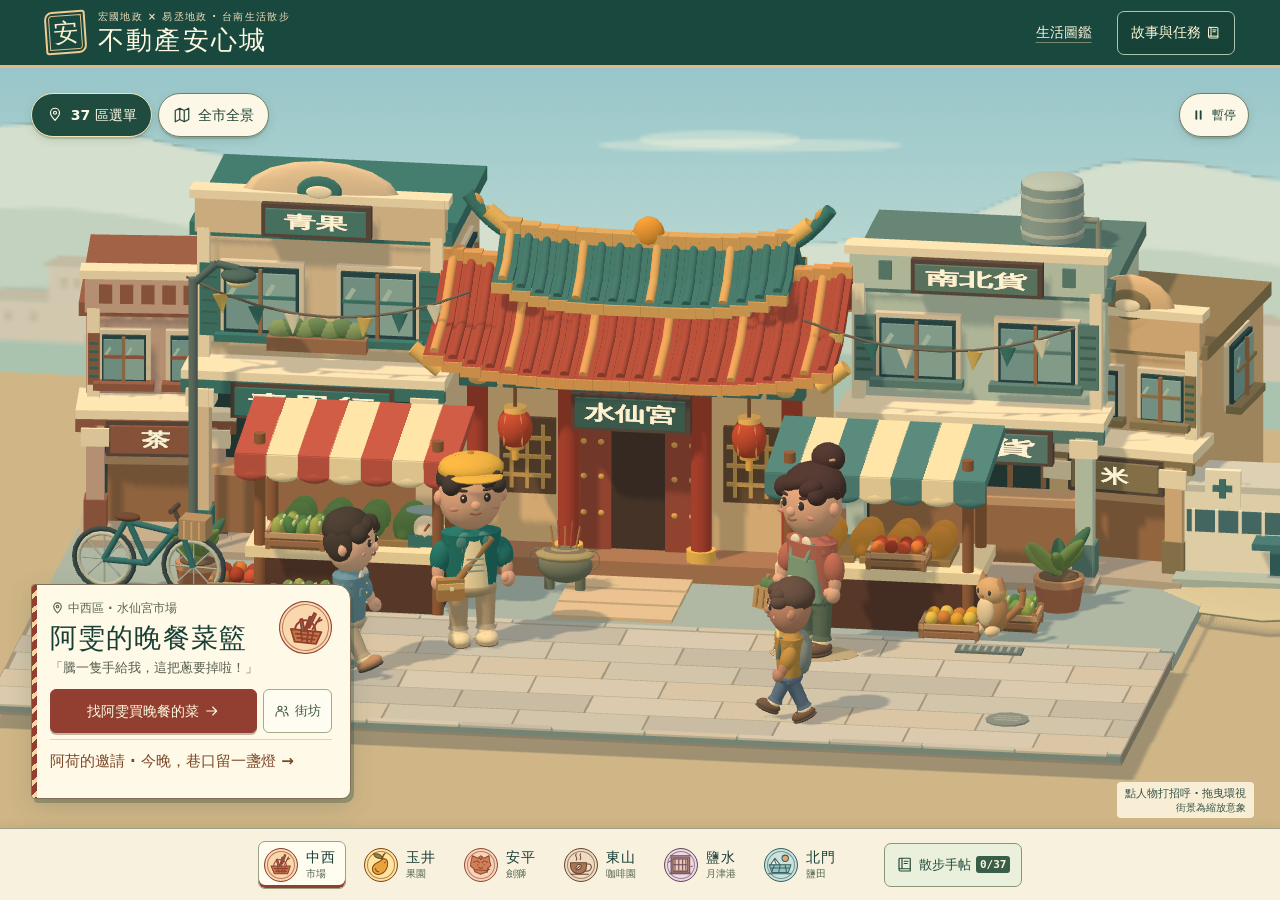
==== commit 515b4109: "Unify Anxin City stories and missions on the playable 37-district Tainan map" ====
--- a/index.html
+++ b/index.html
@@ -5,7 +5,7 @@
   <meta name="referrer" content="strict-origin-when-cross-origin"><meta http-equiv="Content-Security-Policy" content="default-src 'self'; script-src 'self' 'sha256-GqsWfEjHm73zbHa7lGbVXfv95jxypKuCtjd6kntjIRA='; style-src 'self' 'unsafe-inline'; img-src 'self' data: blob:; font-src 'self'; connect-src 'self' https://hongguo-anxin-feedback-20261024.yang-ceo.chatgpt.site; object-src 'none'; base-uri 'self'; form-action 'none'">
   <meta name="theme-color" content="#194f49"><meta name="description" content="宏國地政｜易丞地政的互動安心城。從產權、登記、稅務與交易安全出發，陪角色練習買房、換屋、賣屋與傳承選擇，也認識台南的文化與生活。">
   <title>宏國・易丞｜不動產安心城</title>
-  <meta property="og:type" content="website"><meta property="og:site_name" content="宏國地政｜易丞地政"><meta property="og:title" content="陪小安逛台南｜宏國地政 × 易丞地政・不動產安心城"><meta property="og:description" content="從水仙宮市場出發，逛六個立體街區、和居民聊幾句、拍一張自己的台南明信片。也能接續買房、換屋、賣屋與傳承任務。"><meta property="og:url" content="https://homegoestate.github.io/anxin-city/"><meta property="og:image" content="https://homegoestate.github.io/anxin-city/assets/life-preview.jpg"><meta property="og:image:width" content="1200"><meta property="og:image:height" content="630"><meta name="twitter:card" content="summary_large_image">
+  <meta property="og:type" content="website"><meta property="og:site_name" content="宏國地政｜易丞地政"><meta property="og:title" content="陪小安逛台南｜宏國地政 × 易丞地政・不動產安心城"><meta property="og:description" content="從水仙宮市場出發，逛台南 37 個立體街區、和居民聊幾句、拍一張自己的台南明信片。也能接續買房、換屋、賣屋與傳承任務。"><meta property="og:url" content="https://homegoestate.github.io/anxin-city/"><meta property="og:image" content="https://homegoestate.github.io/anxin-city/assets/tainan37-preview.jpg"><meta property="og:image:width" content="1200"><meta property="og:image:height" content="630"><meta name="twitter:card" content="summary_large_image">
   <link rel="icon" href="data:image/svg+xml,%3Csvg xmlns='http://www.w3.org/2000/svg' viewBox='0 0 64 64'%3E%3Crect width='64' height='64' rx='18' fill='%23194f49'/%3E%3Cpath d='M14 32L32 17L50 32V49H37V36H27V49H14Z' fill='%23f7f1e3'/%3E%3C/svg%3E">
   <link rel="stylesheet" href="./style.css"><link rel="stylesheet" href="./enhancements.css?v=8.0.0"><link rel="stylesheet" href="./game.css?v=8.0.0"><link rel="stylesheet" href="./tainan.css?v=8.0.0">
   <link rel="stylesheet" href="./readability.css?v=8.0.0">
@@ -16,10 +16,10 @@
   <link rel="stylesheet" href="./experience-v11.css?v=13.0.0"><link rel="stylesheet" href="./mission-mobile.css?v=11.0.0"><link rel="stylesheet" href="./feedback-v11.css?v=11.0.0">
   <script type="importmap">{"imports":{"three":"./vendor/three.module.js"}}</script>
   <!-- Fetch the whole module graph in parallel instead of one import level at a time. -->
-  <link rel="modulepreload" href="./app.js?v=26.0.0"><link rel="modulepreload" href="./experience-ui.js?v=24.0.0"><link rel="modulepreload" href="./service-hub.js?v=11.0.0"><link rel="modulepreload" href="./enhancements.js?v=16.0.0"><link rel="modulepreload" href="./lazy-feature.js?v=13.0.0"><link rel="modulepreload" href="./city-guide.js?v=25.0.0"><link rel="modulepreload" href="./video-links.js?v=6.0.0"><link rel="modulepreload" href="./tool-routes.js?v=6.0.0"><link rel="modulepreload" href="./loan.js"><link rel="modulepreload" href="./feedback-client.js?v=11.0.0"><link rel="modulepreload" href="./policy-data.js?v=8.0.0"><link rel="modulepreload" href="./game-ui.js?v=13.0.0"><link rel="modulepreload" href="./legacy-policy.js?v=3.0.0"><link rel="modulepreload" href="./game-engine.js?v=6.0.0"><link rel="modulepreload" href="./scenario-profile.js"><link rel="modulepreload" href="./city-runtime.js?v=13.0.0"><link rel="modulepreload" href="./vendor/OrbitControls.js"><link rel="modulepreload" href="./resident-data.js?v=10.0.0"><link rel="modulepreload" href="./vendor/three.module.js"><link rel="modulepreload" href="./vendor/three.core.js">
+  <link rel="modulepreload" href="./app.js?v=27.0.0"><link rel="modulepreload" href="./experience-ui.js?v=24.0.0"><link rel="modulepreload" href="./service-hub.js?v=11.0.0"><link rel="modulepreload" href="./enhancements.js?v=27.0.0"><link rel="modulepreload" href="./lazy-feature.js?v=13.0.0"><link rel="modulepreload" href="./city-guide.js?v=25.0.0"><link rel="modulepreload" href="./video-links.js?v=6.0.0"><link rel="modulepreload" href="./tool-routes.js?v=6.0.0"><link rel="modulepreload" href="./loan.js"><link rel="modulepreload" href="./feedback-client.js?v=11.0.0"><link rel="modulepreload" href="./policy-data.js?v=8.0.0"><link rel="modulepreload" href="./game-ui.js?v=27.0.0"><link rel="modulepreload" href="./legacy-policy.js?v=3.0.0"><link rel="modulepreload" href="./game-engine.js?v=6.0.0"><link rel="modulepreload" href="./scenario-profile.js"><link rel="modulepreload" href="./city-runtime.js?v=13.0.0"><link rel="modulepreload" href="./vendor/OrbitControls.js"><link rel="modulepreload" href="./resident-data.js?v=10.0.0"><link rel="modulepreload" href="./vendor/three.module.js"><link rel="modulepreload" href="./vendor/three.core.js">
   <link rel="stylesheet" href="./seasons-v12.css?v=12.0.0">
   <link rel="stylesheet" href="./quality-v13.css?v=13.0.0"><link rel="stylesheet" href="./city-guide.css?v=13.0.0"><link rel="stylesheet" href="./first-day-entry.css?v=24.0.0">
-  <link rel="stylesheet" href="./life-tour.css?v=26.0.0"><link rel="stylesheet" href="./life-postcard.css?v=26.0.0">
+  <link rel="stylesheet" href="./life-tour.css?v=27.0.0"><link rel="stylesheet" href="./life-postcard.css?v=26.0.0"><link rel="stylesheet" href="./city-activities.css?v=27.0.0">
 </head>
 <body class="city-first">
   <a href="#start-explore" id="skip-to-mission" class="skip-link">跳到人生任務</a>
@@ -37,7 +37,7 @@
       <p class="entry-eyebrow">產權・登記・稅務・交易安全</p>
       <h1 id="hero-title">家的重要選擇，<br>先陪你練習一次。</h1>
       <p class="entry-instruction">從一位角色開始，看看不同選擇，<br>如何影響資金、時間與家人的安排。</p>
-      <div class="entry-actions"><a class="first-day-entry" href="./first-day/lantern/"><span><small>可散步街區 · 四位主角 · 府城故事</small>今晚，巷口留一盞燈</span><span aria-hidden="true">→</span></a><a class="atlas-entry" href="./?start=life" id="open-life-tour"><img src="./atlas/overview.svg" width="44" height="44" alt=""><span><strong>走進立體台南</strong><small>陪小安逛六地、和居民聊聊</small></span><span aria-hidden="true">→</span></a><a class="tainan-hero-button" href="./first-day/">也可以繼續小安的第一天 →</a><button class="tainan-hero-button" id="start-explore">選其他人生任務 →</button></div>
+      <div class="entry-actions"><a class="first-day-entry" href="./first-day/lantern/"><span><small>可散步街區 · 四位主角 · 府城故事</small>今晚，巷口留一盞燈</span><span aria-hidden="true">→</span></a><a class="atlas-entry" href="./?start=life" id="open-life-tour"><img src="./atlas/overview.svg" width="44" height="44" alt=""><span><strong>走進立體台南</strong><small>陪小安逛 37 區、和居民聊聊</small></span><span aria-hidden="true">→</span></a><a class="tainan-hero-button" href="./first-day/">也可以繼續小安的第一天 →</a><button class="tainan-hero-button" id="start-explore">選其他人生任務 →</button></div>
       <p class="entry-boundary">四個選擇 · 可隨時暫停<br>人物與數字為情境練習，進度留在這台裝置。</p>
     </section>
     <div class="office-strip"><p>楊明宗・楊翊晟 地政士<br>各自獨立執業</p><button id="office-info" aria-haspopup="dialog" aria-controls="service-hub">事務所與聯絡資訊 ↗</button><a class="office-phone" href="tel:062582589">06-258-2589</a></div>
@@ -62,5 +62,5 @@
   <dialog id="checklist-dialog" class="sheet-dialog"><div class="dialog-top"><div><span class="eyebrow">YOUR NEXT STEP</span><h2>我的準備清單</h2></div><button class="icon-button" data-close-dialog aria-label="關閉準備清單">×</button></div><p class="dialog-lead">把準備好的勾起來，帶著清楚的問題開始諮詢。</p><div id="all-checklists"></div><div class="dialog-footer"><p>勾選僅儲存在這台裝置；摘要下載到本機。</p><button class="primary-button" id="download-summary">下載諮詢準備摘要 <span>↓</span></button></div></dialog>
   <dialog id="help-dialog" class="sheet-dialog help-dialog"><div class="dialog-top"><div><span class="eyebrow">WELCOME TO ANXIN CITY</span><h2>關於家的事，一起安心前行。</h2></div><button class="icon-button" data-close-dialog aria-label="關閉操作說明">×</button></div><p class="welcome-note">這是宏國地政｜易丞地政的互動練習城市，從產權、登記、稅務與交易安全出發。你可以跟街坊聊日常、認識地方特色、到文化走讀看古蹟與生活故事，也能陪首購、換屋、賣屋與傳承角色，練習每一步選擇。</p><div class="help-grid"><div><b>01</b><h3>先做一個任務</h3><p>點「玩小安在台南的第一天」開始短篇故事，或選「其他人生任務」陪一位角色做四個選擇。想聊日常或認識台南，從功能選單繼續探索。</p></div><div><b>02</b><h3>換個角度看看</h3><p>拖曳旋轉、滾輪縮放。手機可單指旋轉、雙指縮放。</p></div><div><b>03</b><h3>帶走下一步</h3><p>試試不同結局、重選比較，再把想問的問題帶到官方 LINE。</p></div></div><div class="experience-note"><strong>關於這個體驗版本</strong><p>與 8 位虛構街坊聊日常、接著探索景點與有日期的活動；也能陪人生任務角色做四個選擇、到台南37區散步集章，或用文化走讀認識古蹟、節俗與地方記憶。可帶著摘要前往官方 LINE，由您確認送出；使用回饋會保存供後續改善。未串接正式案件或預約。</p></div><p class="keyboard-hint">鍵盤操作：1 買房 · 2 賣房 · 3 傳承 · Esc 返回全景／關閉視窗</p></dialog>
   <noscript><p>互動任務需要 JavaScript。您可以先<a href="https://homegoestate.github.io/">前往宏國・易丞官網</a>或<a href="https://line.me/R/ti/p/%40604gpqef">官方 LINE</a>。</p><style>#loading{display:none!important}</style></noscript>
-  <script type="module" src="./boot.js?v=26.0.0"></script>
+  <script type="module" src="./boot.js?v=27.0.0"></script>
 </body></html>
--- a/life-tour.css
+++ b/life-tour.css
@@ -247,3 +247,43 @@
 .six-region-links { display: flex; flex-wrap: wrap; align-items: center; gap: 6px 8px; }
 .six-region-links :is(a, button) { display: inline-flex; align-items: center; justify-content: center; min-height: 44px; padding: 6px 11px; border-radius: 7px; border: 1px solid #b6c9b6; background: #eff4e7; color: #214f3e; font: 650 14px/1.4 "Microsoft JhengHei", sans-serif; text-decoration: none; }
 .six-region-links :is(a, button):hover { background: #dce9d6; }
+
+.lt-map-tools { display: flex; align-items: center; flex-wrap: wrap; gap: 6px; max-width: calc(100% - 100px); }
+.lt-map-tools [data-life-districts] { background: #204c40; border-color: #f3e3b9; color: #fffae7; }
+.lt-map-tools [data-life-districts]:hover { background: #34644e; }
+.lt-region-filter select { min-height: 44px; max-width: 132px; padding: 0 6px; color: #305441; background: #fff8e7f7; border: 1px solid #8a987d; border-radius: 6px; font: 650 13px var(--lt-sans); cursor: pointer; }
+.lt-region-filter select:focus-visible, .lt-district-search input:focus-visible { outline: 3px solid #bd672b; outline-offset: 2px; }
+.lt-dialog:not([data-view="overview"]) .lt-region-filter, .lt-dialog[data-render="text"] .lt-region-filter { display: none; }
+.lt-dialog .lt-pin[data-compact="true"] { width: 20px; height: 20px; border: none; background: transparent; box-shadow: none; border-radius: 50%; z-index: 0; }
+.lt-pin[data-compact="true"]::before { content: ''; display: block; width: 10px; height: 10px; margin: auto; background: #325a4e; border: 2px solid #fff5d8; border-radius: 50%; box-shadow: 0 1px 3px #1b443d8c; }
+.lt-pin[data-compact="true"] span { position: absolute; bottom: 18px; left: 50%; transform: translateX(-50%); display: none; padding: 6px; background: #214f42; border: 1px solid #fff1d3; border-radius: 5px; white-space: nowrap; }
+.lt-dialog .lt-pin[data-compact="true"]:is(:hover,:focus-visible) { z-index: 3; }
+.lt-pin[data-compact="true"]:is(:hover,:focus-visible) span { display: block; }
+.lt-map-art { width: 100%; height: 100%; object-fit: contain; background: #f8f2dc; }
+.lt-exit[data-life-activities] .lt-icon { transform: none; }
+.lt-onward [data-life-activities] { display: flex; align-items: center; justify-content: space-between; gap: 8px; min-height: 44px; padding: 0 9px; text-align: left; color: #fff8e4; background: #315d49; border: 1px solid #2a533f; border-radius: 5px; font-size: 14px; font-weight: 700; }
+.lt-onward [data-life-activities]:hover { background: #224d3c; }
+.lt-mini:is([data-kind="districts"],[data-kind="album"]) { width: min(665px,calc(100% - 24px)); overscroll-behavior: contain; }
+.lt-mini header { position: sticky; top: 0; z-index: 1; margin-top: -4px; padding-top: 4px; background: #fff9e8; }
+.lt-district-search { display: grid; gap: 4px; margin-top: 12px; color: #48644e; font-size: 13px; font-weight: 700; }
+.lt-district-search input { width: 100%; min-height: 44px; padding: 8px 10px; font: 16px var(--lt-sans); color: #193d33; background: #fffef7; border: 1px solid #95a689; border-radius: 6px; }
+.lt-district-group { margin-top: 16px; }
+.lt-district-group h3 { margin: 0 0 6px; color: #466c58; font: 700 16px/1.4 var(--lt-serif); }
+.lt-district-grid { display: grid; grid-template-columns: repeat(auto-fit,minmax(min(100%,155px),1fr)); gap: 5px; }
+.lt-district-grid button { display: flex; align-items: center; justify-content: space-between; gap: 4px; min-height: 52px; padding: 6px 9px; text-align: left; border: 1px solid #bdc7ac; border-radius: 6px; color: #294836; background: #fffdf1; }
+.lt-district-grid button:is(:hover,[aria-current="location"]) { background: #e7efda; border-color: #668363; }
+.lt-district-grid :is(strong,small) { display: block; }
+.lt-district-grid strong { font-size: 15px; }
+.lt-district-grid small { color: #52614c; font-size: 12px; line-height: 1.4; }
+.lt-district-grid .lt-icon { width: 14px; color: #71866a; }
+.lt-directory-stamp { color: #396a4a; font-weight: 800; }
+.lt-directory-empty { padding: 8px 2px; font-size: 14px; }
+@media (min-width:550px) {
+  .lt-mini[data-kind="album"] .lt-album-grid { grid-template-columns: repeat(5,minmax(0,1fr)); }
+}
+@media (max-width:549px) {
+  .lt-map-tools { max-width: calc(100% - 80px); gap: 4px; }
+  .lt-district-grid { grid-template-columns: repeat(2,minmax(0,1fr)); }
+  .lt-mini[data-kind="districts"] .lt-mini-inner { padding: 8px 12px 12px; }
+  .lt-region-filter select { max-width: 116px; font-size: 16px; }
+}
--- a/city-activities.css
+++ b/city-activities.css
@@ -0,0 +1,21 @@
+#city-activities,#city-chapter,#city-guide-sheet{box-sizing:border-box;color:#233d35;background:#faf7ed;border:1px solid #9da68a;border-radius:20px;padding:0;overflow:hidden;box-shadow:0 14px 65px #173d3440;font:inherit}
+#city-activities::backdrop,#city-chapter::backdrop,#city-guide-sheet::backdrop{background:rgba(25,43,35,.43)}
+#city-activities{width:min(490px,calc(100% - 20px));max-height:calc(100dvh - 30px)}
+#city-activities[open],#city-chapter[open],#city-guide-sheet[open]{display:flex;flex-direction:column}
+#city-activities header,#city-chapter header,#city-guide-sheet>header{display:flex;align-items:center;justify-content:space-between;gap:.8rem;padding:12px 18px;border-bottom:1px solid #d5d8c6;flex:none}
+#city-activities h2{margin:2px 0 0;font-size:1.55rem}#city-activities header small{color:#596951}
+#city-activities button,#city-chapter button,#city-guide-sheet>header button{font:inherit;cursor:pointer}
+#city-activities [data-back],#city-chapter [data-back],#city-guide-sheet>header button{border:1px solid #a0ab93;border-radius:24px;background:#f7f4e9;color:#284c3b;padding:8px 14px;min-height:42px;white-space:nowrap}
+.ca-scroll{padding:15px 18px 22px;overflow-y:auto;overscroll-behavior:contain}
+#city-activities .ca-lantern{width:100%;min-height:120px;border:0;border-radius:13px;color:#fff9e6;text-align:left;padding:16px;background:linear-gradient(90deg,#253c32 25%,#23392fbb 59%,#23392f44),url('./first-day/lantern/assets/tainan-lane.webp') center 57%/cover;display:grid;justify-items:start;gap:3px}
+.ca-lantern strong{font-size:1.32rem}.ca-lantern span{font-size:.91rem}
+.ca-scroll h3{font-size:1rem;margin:18px 0 8px}.ca-people,.ca-more{display:grid;grid-template-columns:1fr 1fr;gap:7px}
+.ca-people button,.ca-more button{border:1px solid #c5cbb7;background:#f0f1e3;color:#263f33;border-radius:10px;text-align:left;padding:10px;min-height:45px}
+.ca-people strong,.ca-people small{display:block}.ca-people small{font-size:.9rem;color:#4c614e;margin-top:3px}
+.ca-invitation{margin-top:6px;border-top:1px solid #d5d8bd}.ca-invitation button{display:block;width:100%;min-height:42px;padding:7px 0;border:0;background:transparent;text-align:left;font:inherit;font-size:.94rem;font-weight:650;color:#7b4729;cursor:pointer}.ca-invitation button:hover{text-decoration:underline}
+.ca-scroll details{border-top:1px solid #d3d6c4;margin-top:18px;padding-top:4px}.ca-scroll summary{padding:12px 0;cursor:pointer}
+#city-chapter{width:min(1340px,calc(100% - 24px));height:min(960px,calc(100dvh - 24px));max-height:100dvh;max-width:100vw}
+.ca-page,.ca-page iframe{flex:1;min-height:0;width:100%;display:flex;border:0}.ca-page iframe{display:block;height:100%}
+#city-guide-sheet{width:min(550px,calc(100% - 16px));max-height:94dvh}
+#city-guide-sheet #detail-panel{position:static;inset:auto;display:block;opacity:1;transform:none;max-height:none;width:auto;max-width:none;margin:0;overflow-y:auto;pointer-events:auto}
+@media(max-width:650px){#city-chapter{width:100%;height:100dvh;border:0;border-radius:0;margin:0}#city-chapter header{padding:6px max(12px,env(safe-area-inset-right)) 6px max(12px,env(safe-area-inset-left))}.ca-scroll{padding:12px}}
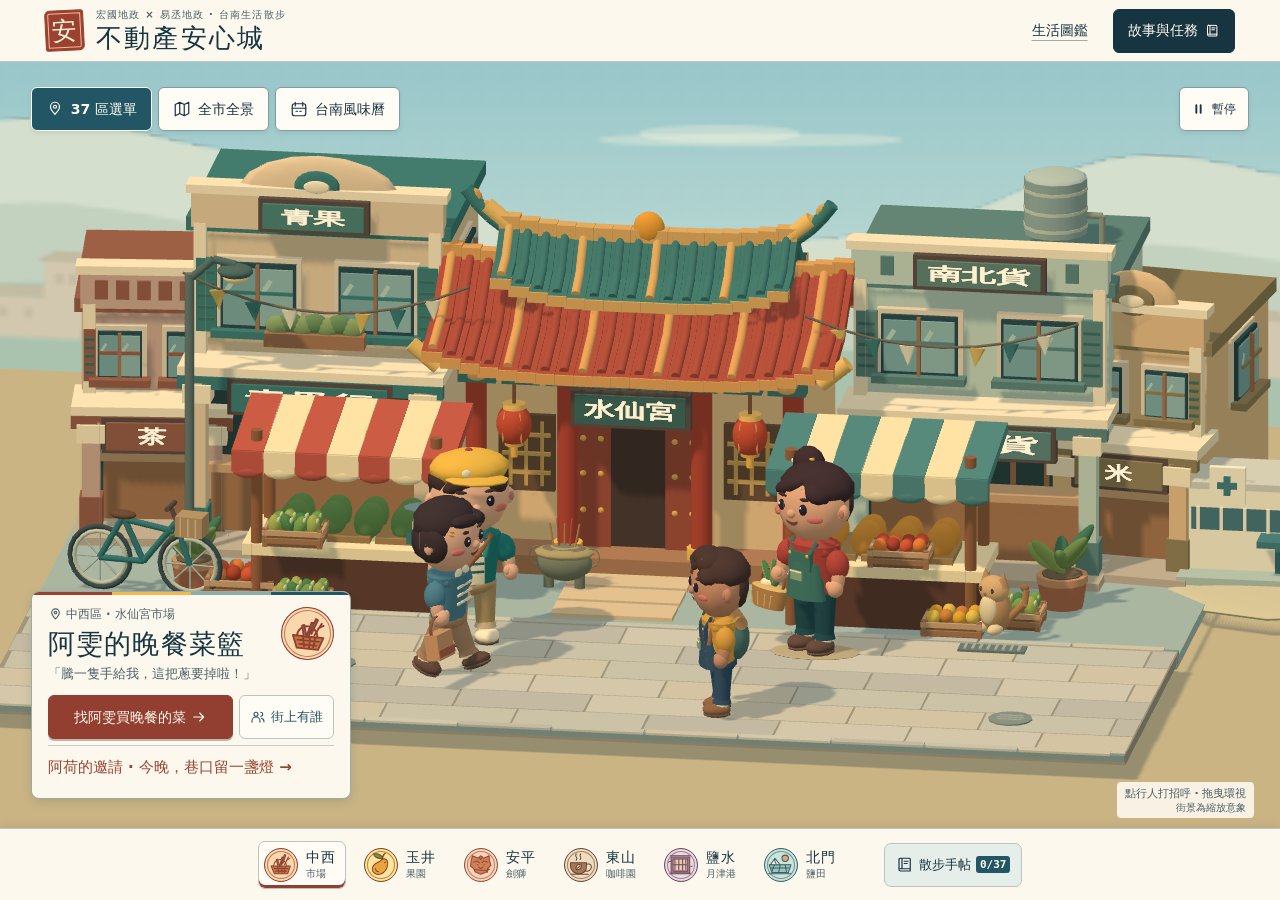
==== commit 5d4ee748: "Bring Tainan neighborhood walks and the seasonal food almanac together" ====
--- a/index.html
+++ b/index.html
@@ -5,7 +5,7 @@
   <meta name="referrer" content="strict-origin-when-cross-origin"><meta http-equiv="Content-Security-Policy" content="default-src 'self'; script-src 'self' 'sha256-GqsWfEjHm73zbHa7lGbVXfv95jxypKuCtjd6kntjIRA='; style-src 'self' 'unsafe-inline'; img-src 'self' data: blob:; font-src 'self'; connect-src 'self' https://hongguo-anxin-feedback-20261024.yang-ceo.chatgpt.site; object-src 'none'; base-uri 'self'; form-action 'none'">
   <meta name="theme-color" content="#194f49"><meta name="description" content="宏國地政｜易丞地政的互動安心城。從產權、登記、稅務與交易安全出發，陪角色練習買房、換屋、賣屋與傳承選擇，也認識台南的文化與生活。">
   <title>宏國・易丞｜不動產安心城</title>
-  <meta property="og:type" content="website"><meta property="og:site_name" content="宏國地政｜易丞地政"><meta property="og:title" content="陪小安逛台南｜宏國地政 × 易丞地政・不動產安心城"><meta property="og:description" content="從水仙宮市場出發，逛台南 37 個立體街區、和居民聊幾句、拍一張自己的台南明信片。也能接續買房、換屋、賣屋與傳承任務。"><meta property="og:url" content="https://homegoestate.github.io/anxin-city/"><meta property="og:image" content="https://homegoestate.github.io/anxin-city/assets/tainan37-preview.jpg"><meta property="og:image:width" content="1200"><meta property="og:image:height" content="630"><meta name="twitter:card" content="summary_large_image">
+  <meta property="og:type" content="website"><meta property="og:site_name" content="宏國地政｜易丞地政"><meta property="og:title" content="陪小安逛台南｜宏國地政 × 易丞地政・不動產安心城"><meta property="og:description" content="從水仙宮市場出發，逛台南 37 個立體街區、和居民聊幾句、拍一張自己的台南明信片。也能接續買房、換屋、賣屋與傳承任務。"><meta property="og:url" content="https://homegoestate.github.io/anxin-city/"><meta property="og:image" content="https://homegoestate.github.io/anxin-city/assets/tainan37-preview.jpg?v=28"><meta property="og:image:width" content="1200"><meta property="og:image:height" content="630"><meta name="twitter:card" content="summary_large_image">
   <link rel="icon" href="data:image/svg+xml,%3Csvg xmlns='http://www.w3.org/2000/svg' viewBox='0 0 64 64'%3E%3Crect width='64' height='64' rx='18' fill='%23194f49'/%3E%3Cpath d='M14 32L32 17L50 32V49H37V36H27V49H14Z' fill='%23f7f1e3'/%3E%3C/svg%3E">
   <link rel="stylesheet" href="./style.css"><link rel="stylesheet" href="./enhancements.css?v=8.0.0"><link rel="stylesheet" href="./game.css?v=8.0.0"><link rel="stylesheet" href="./tainan.css?v=8.0.0">
   <link rel="stylesheet" href="./readability.css?v=8.0.0">
@@ -16,10 +16,10 @@
   <link rel="stylesheet" href="./experience-v11.css?v=13.0.0"><link rel="stylesheet" href="./mission-mobile.css?v=11.0.0"><link rel="stylesheet" href="./feedback-v11.css?v=11.0.0">
   <script type="importmap">{"imports":{"three":"./vendor/three.module.js"}}</script>
   <!-- Fetch the whole module graph in parallel instead of one import level at a time. -->
-  <link rel="modulepreload" href="./app.js?v=27.0.0"><link rel="modulepreload" href="./experience-ui.js?v=24.0.0"><link rel="modulepreload" href="./service-hub.js?v=11.0.0"><link rel="modulepreload" href="./enhancements.js?v=27.0.0"><link rel="modulepreload" href="./lazy-feature.js?v=13.0.0"><link rel="modulepreload" href="./city-guide.js?v=25.0.0"><link rel="modulepreload" href="./video-links.js?v=6.0.0"><link rel="modulepreload" href="./tool-routes.js?v=6.0.0"><link rel="modulepreload" href="./loan.js"><link rel="modulepreload" href="./feedback-client.js?v=11.0.0"><link rel="modulepreload" href="./policy-data.js?v=8.0.0"><link rel="modulepreload" href="./game-ui.js?v=27.0.0"><link rel="modulepreload" href="./legacy-policy.js?v=3.0.0"><link rel="modulepreload" href="./game-engine.js?v=6.0.0"><link rel="modulepreload" href="./scenario-profile.js"><link rel="modulepreload" href="./city-runtime.js?v=13.0.0"><link rel="modulepreload" href="./vendor/OrbitControls.js"><link rel="modulepreload" href="./resident-data.js?v=10.0.0"><link rel="modulepreload" href="./vendor/three.module.js"><link rel="modulepreload" href="./vendor/three.core.js">
+  <link rel="modulepreload" href="./app.js?v=28.0.0"><link rel="modulepreload" href="./experience-ui.js?v=24.0.0"><link rel="modulepreload" href="./service-hub.js?v=11.0.0"><link rel="modulepreload" href="./enhancements.js?v=27.0.0"><link rel="modulepreload" href="./lazy-feature.js?v=13.0.0"><link rel="modulepreload" href="./city-guide.js?v=25.0.0"><link rel="modulepreload" href="./video-links.js?v=6.0.0"><link rel="modulepreload" href="./tool-routes.js?v=6.0.0"><link rel="modulepreload" href="./loan.js"><link rel="modulepreload" href="./feedback-client.js?v=11.0.0"><link rel="modulepreload" href="./policy-data.js?v=8.0.0"><link rel="modulepreload" href="./game-ui.js?v=27.0.0"><link rel="modulepreload" href="./legacy-policy.js?v=3.0.0"><link rel="modulepreload" href="./game-engine.js?v=6.0.0"><link rel="modulepreload" href="./scenario-profile.js"><link rel="modulepreload" href="./city-runtime.js?v=13.0.0"><link rel="modulepreload" href="./vendor/OrbitControls.js"><link rel="modulepreload" href="./resident-data.js?v=10.0.0"><link rel="modulepreload" href="./vendor/three.module.js"><link rel="modulepreload" href="./vendor/three.core.js">
   <link rel="stylesheet" href="./seasons-v12.css?v=12.0.0">
   <link rel="stylesheet" href="./quality-v13.css?v=13.0.0"><link rel="stylesheet" href="./city-guide.css?v=13.0.0"><link rel="stylesheet" href="./first-day-entry.css?v=24.0.0">
-  <link rel="stylesheet" href="./life-tour.css?v=27.0.0"><link rel="stylesheet" href="./life-postcard.css?v=26.0.0"><link rel="stylesheet" href="./city-activities.css?v=27.0.0">
+  <link rel="stylesheet" href="./life-tour.css?v=28.0.0"><link rel="stylesheet" href="./life-postcard.css?v=26.0.0"><link rel="stylesheet" href="./city-activities.css?v=28.0.0"><link rel="stylesheet" href="./city-almanac.css?v=28.0.0">
 </head>
 <body class="city-first">
   <a href="#start-explore" id="skip-to-mission" class="skip-link">跳到人生任務</a>
@@ -62,5 +62,5 @@
   <dialog id="checklist-dialog" class="sheet-dialog"><div class="dialog-top"><div><span class="eyebrow">YOUR NEXT STEP</span><h2>我的準備清單</h2></div><button class="icon-button" data-close-dialog aria-label="關閉準備清單">×</button></div><p class="dialog-lead">把準備好的勾起來，帶著清楚的問題開始諮詢。</p><div id="all-checklists"></div><div class="dialog-footer"><p>勾選僅儲存在這台裝置；摘要下載到本機。</p><button class="primary-button" id="download-summary">下載諮詢準備摘要 <span>↓</span></button></div></dialog>
   <dialog id="help-dialog" class="sheet-dialog help-dialog"><div class="dialog-top"><div><span class="eyebrow">WELCOME TO ANXIN CITY</span><h2>關於家的事，一起安心前行。</h2></div><button class="icon-button" data-close-dialog aria-label="關閉操作說明">×</button></div><p class="welcome-note">這是宏國地政｜易丞地政的互動練習城市，從產權、登記、稅務與交易安全出發。你可以跟街坊聊日常、認識地方特色、到文化走讀看古蹟與生活故事，也能陪首購、換屋、賣屋與傳承角色，練習每一步選擇。</p><div class="help-grid"><div><b>01</b><h3>先做一個任務</h3><p>點「玩小安在台南的第一天」開始短篇故事，或選「其他人生任務」陪一位角色做四個選擇。想聊日常或認識台南，從功能選單繼續探索。</p></div><div><b>02</b><h3>換個角度看看</h3><p>拖曳旋轉、滾輪縮放。手機可單指旋轉、雙指縮放。</p></div><div><b>03</b><h3>帶走下一步</h3><p>試試不同結局、重選比較，再把想問的問題帶到官方 LINE。</p></div></div><div class="experience-note"><strong>關於這個體驗版本</strong><p>與 8 位虛構街坊聊日常、接著探索景點與有日期的活動；也能陪人生任務角色做四個選擇、到台南37區散步集章，或用文化走讀認識古蹟、節俗與地方記憶。可帶著摘要前往官方 LINE，由您確認送出；使用回饋會保存供後續改善。未串接正式案件或預約。</p></div><p class="keyboard-hint">鍵盤操作：1 買房 · 2 賣房 · 3 傳承 · Esc 返回全景／關閉視窗</p></dialog>
   <noscript><p>互動任務需要 JavaScript。您可以先<a href="https://homegoestate.github.io/">前往宏國・易丞官網</a>或<a href="https://line.me/R/ti/p/%40604gpqef">官方 LINE</a>。</p><style>#loading{display:none!important}</style></noscript>
-  <script type="module" src="./boot.js?v=27.0.0"></script>
+  <script type="module" src="./boot.js?v=28.0.0"></script>
 </body></html>
--- a/life-tour.css
+++ b/life-tour.css
@@ -1,12 +1,13 @@
 .lt-dialog {
-  --lt-ink: #183e38; --lt-muted: #51645a; --lt-green: #194c42; --lt-paper: #fffae8; --lt-red: #a6412c;
+  --lt-ink: #173441; --lt-muted: #4a6167; --lt-teal: #235665; --lt-coral: #9c412f;
+  --lt-paper: #fcf8ed; --lt-line: #b9c5be; --lt-tint: #e6eeea; --lt-mango: #f3b74f;
   --lt-serif: "Songti TC","Noto Serif TC","PMingLiU",serif;
   --lt-sans: "PingFang TC","Microsoft JhengHei",system-ui,sans-serif;
   color-scheme: light; position: fixed; inset: 0; width: 100%; max-width: none; height: 100%;
   height: 100dvh; max-height: none; margin: 0; padding: 0; border: none; overflow: hidden;
-  border-radius: 0; background: #f6efd9; color: var(--lt-ink); font: 15px/1.5 var(--lt-sans);
-}
-.lt-dialog::backdrop { background: #103e37; }
+  border-radius: 0; background: var(--lt-paper); color: var(--lt-ink); font: 15px/1.5 var(--lt-sans);
+}
+.lt-dialog::backdrop { background: #133541; }
 .lt-dialog *, .lt-dialog *::before, .lt-dialog *::after { box-sizing: border-box; }
 .lt-dialog :where(button,a) { -webkit-tap-highlight-color: transparent; touch-action: manipulation; }
 .lt-dialog button { color: inherit; font: inherit; cursor: pointer; }
@@ -18,23 +19,23 @@
 .lt-icon { display: inline-block; vertical-align: middle; width: 18px; height: 18px; flex: none; }
 .lt-bar, .lt-nav { position: relative; z-index: 2; display: flex; align-items: center; }
 .lt-bar {
-  min-height: 68px; justify-content: space-between; gap: 16px;
+  min-height: 62px; justify-content: space-between; gap: 16px;
   padding: max(8px,env(safe-area-inset-top)) max(3.5vw,env(safe-area-inset-right)) 8px max(3.5vw,env(safe-area-inset-left));
-  color: #fff8df; background: #19483f; border-bottom: 3px solid #e9b77b;
+  color: var(--lt-ink); background: var(--lt-paper); border-bottom: 1px solid #bdc9c4;
 }
 .lt-identity, .lt-header-actions { display: flex; align-items: center; gap: 12px; }
-.lt-seal { width: 41px; height: 43px; display: grid; place-items: center; color: #fcf0cc; border: 2px solid #efcc91; outline: 1px solid #e1c28d; outline-offset: -5px; border-radius: 8px 3px; font: 750 25px/1 var(--lt-serif); transform: rotate(-4deg); }
-.lt-identity small { display: block; color: #eddab7; font: 680 10px/1.2 var(--lt-sans); letter-spacing: .13em; }
+.lt-seal { width: 39px; height: 41px; display: grid; place-items: center; color: #fff5db; background: var(--lt-coral); border: 1px solid var(--lt-coral); outline: 1px solid #eebba1; outline-offset: -4px; border-radius: 5px 3px; font: 750 25px/1 var(--lt-serif); transform: rotate(-3deg); }
+.lt-identity small { display: block; color: var(--lt-muted); font: 650 10px/1.2 var(--lt-sans); letter-spacing: .12em; }
 .lt-identity h1 { margin: 3px 0 0; color: inherit; font: 720 clamp(20px,2vw,27px)/1.1 var(--lt-serif); letter-spacing: .09em; }
 .lt-header-actions { gap: clamp(12px,2vw,28px); }
 .lt-atlas-entry, .lt-header-actions .lt-exit { display: inline-flex; align-items: center; justify-content: center; min-height: 44px; font-size: 14px; font-weight: 680; line-height: 1.3; white-space: nowrap; }
-.lt-atlas-entry { color: #faf2d8; text-decoration: underline; text-decoration-color: #edd6a774; text-underline-offset: 5px; }
-.lt-header-actions .lt-exit { gap: 5px; padding: 0 13px; border: 1px solid #adc4ae; border-radius: 7px; color: #fff5d8; background: #164237; }
+.lt-atlas-entry { color: var(--lt-ink); text-decoration: underline; text-decoration-color: #9baea8; text-underline-offset: 5px; }
+.lt-header-actions .lt-exit { gap: 7px; padding: 0 14px; border: 1px solid var(--lt-ink); border-radius: 6px; color: #fffcf2; background: var(--lt-ink); }
 .lt-exit .lt-icon { width: 15px; transform: rotate(-40deg); }
-.lt-header-actions .lt-exit:hover { background: #32594a; }
+.lt-header-actions .lt-exit:hover { background: var(--lt-teal); }
 .lt-main { min-height: 0; min-width: 0; position: relative; display: grid; grid-template-columns: minmax(0,1fr); }
 .lt-dialog[data-view="arrived"] .lt-main { grid-template-columns: minmax(0,1fr) clamp(320px,32vw,425px); }
-.lt-stage { container-type: inline-size; min-height: 0; min-width: 0; position: relative; isolation: isolate; overflow: hidden; background: radial-gradient(ellipse at 55% 25%,#f9eac9,#c9dcd0 60%,#adcac7); }
+.lt-stage { container-type: inline-size; min-height: 0; min-width: 0; position: relative; isolation: isolate; overflow: hidden; background: radial-gradient(ellipse at 55% 25%,#eef3e9,#d6e9e6 60%,#b6d7d9); }
 .lt-canvas,.lt-labels,.lt-static { position: absolute; inset: 0; width: 100%; height: 100%; display: block; }
 .lt-canvas { touch-action: none; cursor: grab; }
 .lt-canvas:active { cursor: grabbing; }
@@ -47,119 +48,118 @@
 .lt-play-tools { right: max(clamp(10px,2.4vw,35px),env(safe-area-inset-right)); }
 .lt-map-tools button, .lt-play-tools button {
   display: inline-flex; justify-content: center; align-items: center; gap: 7px; min-height: 44px; padding: 0 14px;
-  font-size: 14px; font-weight: 740; color: #214739; background: #fff8e7f7;
-  border: 1px solid #727f65; border-radius: 999px; box-shadow: 0 2px 1px #26463430,0 3px 9px #4a573a29;
+  font-size: 14px; font-weight: 740; color: var(--lt-ink); background: #fffcf5;
+  border: 1px solid #819c9d; border-radius: 6px; box-shadow: 0 2px 4px #1d4a541b;
 }
 .lt-play-tools button { padding: 0 12px; font-size: 12px; }
 .lt-play-tools .lt-icon { width: 13px; }
 .lt-map-tools button:hover,.lt-play-tools button:hover { background: white; }
-.lt-map-caption { position: absolute; z-index: 1; pointer-events: none; right: max(clamp(8px,2vw,28px),env(safe-area-inset-right)); bottom: 10px; padding: 4px 8px; background: #fff8e4d9; border-radius: 4px; text-align: right; color: #385347; }
+.lt-map-caption { position: absolute; z-index: 1; pointer-events: none; right: max(clamp(8px,2vw,28px),env(safe-area-inset-right)); bottom: 10px; padding: 4px 8px; background: #fffaf0df; border-radius: 4px; text-align: right; color: var(--lt-muted); }
 .lt-map-caption small { display: block; font-size: 10px; line-height: 1.25; }
 .lt-hint { margin: 0; font-size: 11px; font-weight: 690; line-height: 1.45; }
 .lt-pin,.lt-tether { position: absolute; top: 0; left: 0; }
-.lt-dialog .lt-pin { pointer-events: auto; z-index: 1; width: 62px; height: 35px; min-height: 0; padding: 0; font: 740 14px/1 var(--lt-sans); letter-spacing: .08em; background: #1f5247fa; color: #fff6d8; border: 2px solid #fff0d3; border-radius: 12px 12px 12px 3px; box-shadow: 1px 3px 0 #24463366; }
-.lt-dialog .lt-pin:hover { background: #9c422d; }
-.lt-tether { height: 2px; background: #315f49; transform-origin: 0 50%; }
-.lt-tether::before { content: ''; position: absolute; top: -2px; left: -2px; width: 6px; height: 6px; background: #fff1cb; border: 1px solid #315f49; border-radius: 50%; }
-@container (max-width:519px) { .lt-dialog .lt-pin { width: 50px; height: 31px; font-size: 13px; } }
+.lt-dialog .lt-pin { pointer-events: auto; z-index: 1; width: 56px; height: 29px; min-height: 0; padding: 0; font: 700 13px/1 var(--lt-sans); letter-spacing: .075em; background: #fffaf0; color: var(--lt-ink); border: 1px solid #78949a; border-radius: 5px; box-shadow: 0 1px 3px #25505b33; }
+.lt-dialog .lt-pin[data-featured="true"][data-compact="false"] { color: #fffaf0; background: var(--lt-teal); border-color: #f9ead2; }
+.lt-dialog .lt-pin[data-compact="false"]:is(:hover,:focus-visible) { color: white; background: var(--lt-coral); }
+.lt-tether { height: 1px; background: #4f767c; transform-origin: 0 50%; pointer-events: none; }
+.lt-tether::before { content: ''; position: absolute; top: -2px; left: -2px; width: 5px; height: 5px; background: #fff5dd; border: 1px solid #4f767c; border-radius: 50%; }
+@container (max-width:519px) { .lt-dialog .lt-pin { width: 46px; height: 27px; font-size: 12px; } }
 .lt-invite { z-index: 2; position: absolute; bottom: clamp(14px,3.2vh,32px); left: max(clamp(12px,2.4vw,35px),env(safe-area-inset-left)); }
 .lt-dialog:is([data-view="arrived"],[data-view="walking"]) .lt-invite { display: none; }
 .lt-ticket {
-  position: relative; width: clamp(270px,25vw,340px); padding: 15px 18px 16px; overflow: hidden; text-align: left;
-  color: #283d32; background: #fff9e7; border: 1px solid #806f58; border-radius: 4px 15px 9px 4px;
-  box-shadow: 3px 4px 0 #35544259,0 8px 26px #203f3529;
-}
-.lt-ticket::before { content: ''; position: absolute; inset: 0 auto 0 0; width: 5px; background: repeating-linear-gradient(140deg,var(--stamp-ink) 0 7px,#f0d5a5 7px 11px); }
+  position: relative; width: clamp(284px,25vw,340px); padding: 14px 16px 10px; overflow: hidden; text-align: left;
+  color: var(--lt-ink); background: var(--lt-paper); border: 1px solid #9caba6; border-radius: 8px;
+  box-shadow: 0 3px 10px #17384224;
+}
+.lt-ticket::before { content: ''; position: absolute; inset: 0 0 auto; height: 3px; background: linear-gradient(90deg,var(--lt-coral) 0 25%,var(--lt-mango) 25% 50%,#8bada7 50% 75%,var(--lt-teal) 75%); }
 .lt-ticket-head { display: flex; justify-content: space-between; gap: 9px; align-items: center; }
-.lt-loc { margin: 0; display: flex; align-items: center; gap: 3px; color: #596651; font-size: 12px; font-weight: 740; line-height: 1.4; }
+.lt-loc { margin: 0; display: flex; align-items: center; gap: 3px; color: var(--lt-muted); font-size: 12px; font-weight: 740; line-height: 1.4; }
 .lt-loc .lt-icon { width: 15px; height: 15px; }
-.lt-ticket h2 { margin: 5px 0 0; color: #173e35; font: 720 clamp(22px,2.1vw,30px)/1.2 var(--lt-serif); letter-spacing: .045em; }
+.lt-ticket h2 { margin: 5px 0 0; color: var(--lt-ink); font: 720 clamp(22px,2.1vw,30px)/1.2 var(--lt-serif); letter-spacing: .045em; }
 .lt-emblem { display: grid; flex: none; place-items: center; width: 43px; height: 43px; border: 1px solid var(--stamp-ink); border-radius: 50%; background: var(--stamp-paper); color: var(--stamp-ink); box-shadow: inset 0 0 0 2px var(--stamp-paper),inset 0 0 0 3px color-mix(in srgb,var(--stamp-ink) 60%,transparent); }
 .lt-stamp-art { width: 88%; height: 88%; display: block; }
 .lt-ticket-head > .lt-emblem { width: 53px; height: 53px; transform: rotate(6deg); }
-.lt-teaser { margin: 5px 0 11px; color: #555d4d; font-size: 13px; line-height: 1.45; }
+.lt-teaser { margin: 5px 0 11px; color: var(--lt-muted); font-size: 13px; line-height: 1.45; }
 .lt-ticket-actions { display: flex; align-items: stretch; gap: 6px; }
 .lt-ticket-actions button, .lt-overview-invite button { display: inline-flex; justify-content: center; align-items: center; gap: 5px; min-height: 44px; padding: 0 10px; border-radius: 6px; font-weight: 750; line-height: 1.35; }
-.lt-ticket-actions [data-life-invite] { flex: 1 1 auto; color: #fff9df; font-size: 14px; background: var(--stamp-ink); border: 1px solid var(--stamp-ink); box-shadow: 0 2px 0 #6243335e; }
+.lt-ticket-actions [data-life-invite] { flex: 1 1 auto; color: #fffbef; font-size: 14px; background: var(--stamp-ink); border: 1px solid var(--stamp-ink); box-shadow: 0 2px 0 #6243335e; }
 .lt-ticket-actions [data-life-invite]:hover { filter: brightness(.87); }
 .lt-ticket-actions .lt-icon { width: 16px; height: 16px; }
-.lt-ticket-actions [data-life-people] { background: #fffdf1; border: 1px solid #a4aa8d; color: #3e5642; font-size: 13px; }
-.lt-overview-invite { display: flex; align-items: center; gap: 10px; border: 1px solid #8d977c; border-radius: 7px; padding: 2px 3px 2px 12px; background: #fff8e5f2; box-shadow: 0 2px 6px #28453529; }
-.lt-overview-invite p { margin: 0; font-size: 12px; color: #526552; font-weight: 650; }
-.lt-overview-invite button { font-size: 13px; background: #1d5344; border: 0; color: #fff3d1; }
+.lt-ticket-actions [data-life-people] { background: #fffcf5; border: 1px solid var(--lt-line); color: var(--lt-teal); font-size: 13px; }
+.lt-overview-invite button { font-size: 13px; background: var(--lt-paper); border: 1px solid #809b9c; color: var(--lt-ink); box-shadow: 0 2px 5px #17384226; }
 .lt-nav {
   justify-content: center; gap: clamp(12px,3vw,45px); min-height: 72px;
   padding: 8px max(18px,env(safe-area-inset-right)) max(8px,env(safe-area-inset-bottom)) max(18px,env(safe-area-inset-left));
-  border-top: 1px solid #9d9f86; background: #f7f1dd; box-shadow: 0 -2px 9px #2e443518;
+  border-top: 1px solid var(--lt-line); background: var(--lt-paper); box-shadow: 0 -2px 9px #24445018;
 }
 .lt-stops { display: grid; grid-template-columns: repeat(6,minmax(0,1fr)); gap: clamp(4px,1vw,12px); }
 .lt-stops button { display: flex; align-items: center; justify-content: flex-start; position: relative; gap: 8px; padding: 4px 9px 4px 5px; min-height: 48px; border-radius: 7px; background: transparent; border: 1px solid transparent; min-width: 0; }
-.lt-stops button:hover, .lt-stops button[aria-pressed="true"] { background: #fffcf0; border-color: #9aa184; }
+.lt-stops button:hover, .lt-stops button[aria-pressed="true"] { background: #fffcf5; border-color: var(--lt-line); }
 .lt-stops button[aria-pressed="true"] { box-shadow: inset 0 -3px var(--stamp-ink); }
 .lt-stops .lt-emblem { width: 34px; height: 34px; }
 .lt-stop-label { display: flex; flex-direction: column; text-align: left; line-height: 1.15; white-space: nowrap; }
 .lt-stop-label strong { font-size: 14px; letter-spacing: .07em; }
-.lt-stop-label small { margin-top: 3px; font-size: 10px; color: #52654f; }
-.lt-stops button[data-collected="true"]::after { content: '✓'; position: absolute; top: 0; right: 1px; color: #436340; font-size: 10px; font-weight: 800; }
-.lt-nav [data-life-album] { display: inline-flex; align-items: center; justify-content: center; gap: 5px; min-height: 44px; border: 1px solid #879675; border-radius: 7px; padding: 0 11px; background: #eaf0dc; color: #234b39; font-size: 13px; font-weight: 750; white-space: nowrap; }
-.lt-nav [data-life-album] b { font: 700 11px/1.25 ui-monospace,monospace; padding: 2px 4px; background: #385d48; color: #fff7dc; border-radius: 3px; }
-.lt-talk { min-width: 0; min-height: 0; overflow: auto; overscroll-behavior: contain; scrollbar-gutter: stable; background: #fff9e9; border-left: 1px solid #99a187; }
+.lt-stop-label small { margin-top: 3px; font-size: 10px; color: var(--lt-muted); }
+.lt-stops button[data-collected="true"]::after { content: '✓'; position: absolute; top: 0; right: 1px; color: var(--lt-teal); font-size: 10px; font-weight: 800; }
+.lt-nav [data-life-album] { display: inline-flex; align-items: center; justify-content: center; gap: 5px; min-height: 44px; border: 1px solid var(--lt-line); border-radius: 7px; padding: 0 11px; background: var(--lt-tint); color: var(--lt-ink); font-size: 13px; font-weight: 750; white-space: nowrap; }
+.lt-nav [data-life-album] b { font: 700 11px/1.25 ui-monospace,monospace; padding: 2px 4px; background: var(--lt-teal); color: #fffbef; border-radius: 3px; }
+.lt-talk { min-width: 0; min-height: 0; overflow: auto; overscroll-behavior: contain; scrollbar-gutter: stable; background: var(--lt-paper); border-left: 1px solid var(--lt-line); }
 .lt-talk-inner { padding: clamp(16px,2.1vw,30px); padding-right: max(clamp(15px,1.8vw,26px),env(safe-area-inset-right)); }
 .lt-detail-top,.lt-neighbor,.lt-topics,.lt-after { display: flex; align-items: center; }
 .lt-detail-top { justify-content: space-between; gap: 8px; }
-.lt-detail-top button,.lt-after button,.lt-text-link { display: inline-flex; align-items: center; justify-content: center; gap: 5px; border: 0; background: transparent; color: #305641; min-height: 44px; padding: 0 2px; font-size: 13px; font-weight: 720; text-decoration: underline; text-underline-offset: 4px; }
+.lt-detail-top button,.lt-after button,.lt-text-link { display: inline-flex; align-items: center; justify-content: center; gap: 5px; border: 0; background: transparent; color: var(--lt-teal); min-height: 44px; padding: 0 2px; font-size: 13px; font-weight: 720; text-decoration: underline; text-underline-offset: 4px; }
 .lt-detail-top .lt-icon,.lt-after .lt-icon,.lt-text-link .lt-icon,.lt-onward .lt-icon { width: 16px; height: 16px; }
 .lt-neighbor { gap: 11px; margin-top: 7px; }
 .lt-portrait { flex: none; display: grid; place-items: center; width: 57px; height: 57px; overflow: hidden; border: 1px solid var(--stamp-ink); border-radius: 50% 50% 43% 43%; background: var(--stamp-paper); }
-.lt-portrait svg { width: 100%; height: 100%; display: block; }
-.lt-neighbor small { color: #6c5840; font-size: 12px; font-weight: 700; letter-spacing: .05em; }
+.lt-portrait svg,.lt-portrait img { width: 100%; height: 100%; display: block; object-fit: cover; }
+.lt-neighbor small { color: var(--lt-muted); font-size: 12px; font-weight: 700; letter-spacing: .05em; }
 .lt-neighbor h2 { color: var(--lt-ink); margin: 3px 0 0; font: 720 clamp(21px,1.9vw,28px)/1.28 var(--lt-serif); letter-spacing: .03em; }
 .lt-topics { gap: 4px; flex-wrap: wrap; margin: 15px 0 10px; }
-.lt-topics button { flex: 1 0 auto; border: 1px solid #adb69a; border-radius: 5px; background: transparent; min-height: 44px; padding: 0 6px; font-size: 13px; font-weight: 740; }
-.lt-topics button[aria-pressed="true"] { color: #fff6d9; background: #275744; border-color: #275744; }
-.lt-bubble { border: 1px solid #c8c7a9; border-radius: 4px 13px 13px 13px; background: #fffdf4; padding: 14px; }
-.lt-reply { overflow-wrap: anywhere; color: #314638; }
+.lt-topics button { flex: 1 0 auto; border: 1px solid var(--lt-line); border-radius: 5px; background: transparent; min-height: 44px; padding: 0 6px; font-size: 13px; font-weight: 740; }
+.lt-topics button[aria-pressed="true"] { color: #fffbef; background: var(--lt-teal); border-color: var(--lt-teal); }
+.lt-bubble { border: 1px solid var(--lt-line); border-radius: 4px 13px 13px 13px; background: #fffcf5; padding: 14px; }
+.lt-reply { overflow-wrap: anywhere; color: var(--lt-ink); }
 .lt-reply p { margin: 6px 0 0; font-size: 15px; line-height: 1.65; }
 .lt-reply > :first-child { margin-top: 0; }
 .lt-task-question { font-weight: 700; }
 .lt-choices { display: grid; gap: 6px; margin-top: 11px; }
-.lt-choices button { display: flex; align-items: center; gap: 8px; min-height: 44px; width: 100%; padding: 7px 9px; color: var(--lt-ink); background: #f4f5e4; border: 1px solid #a0af94; border-radius: 5px; font-weight: 680; font-size: 14px; text-align: left; }
-.lt-choices button:hover { background: #e6edcf; border-color: #527953; }
+.lt-choices button { display: flex; align-items: center; gap: 8px; min-height: 44px; width: 100%; padding: 7px 9px; color: var(--lt-ink); background: var(--lt-tint); border: 1px solid #809ba0; border-radius: 5px; font-weight: 680; font-size: 14px; text-align: left; }
+.lt-choices button:hover { background: var(--lt-tint); border-color: #809ba0; }
 .lt-choice-mark { font-size: 18px; line-height: 1; color: var(--stamp-ink); }
 .lt-choices .lt-icon { margin-left: auto; width: 14px; }
-.lt-reply .lt-chosen,.lt-reply .lt-question { color: #76573a; font-size: 13px; font-weight: 650; }
+.lt-reply .lt-chosen,.lt-reply .lt-question { color: var(--lt-coral); font-size: 13px; font-weight: 650; }
 .lt-reply h3 { margin: 10px 0 0; font-size: 17px; color: var(--lt-ink); line-height: 1.45; }
-.lt-source,.lt-fact { margin-top: 11px; padding-top: 8px; border-top: 1px solid #d7d7c1; }
-.lt-source a { color: #215743; text-decoration: underline; text-underline-offset: .2em; font-size: 13px; }
-.lt-source small,.lt-fact strong { display: block; font-size: 12px; color: #56694e; }
+.lt-source,.lt-fact { margin-top: 11px; padding-top: 8px; border-top: 1px solid var(--lt-line); }
+.lt-source a { color: var(--lt-teal); text-decoration: underline; text-underline-offset: .2em; font-size: 13px; }
+.lt-source small,.lt-fact strong { display: block; font-size: 12px; color: var(--lt-muted); }
 .lt-fact p,.lt-event .lt-note { font-size: 13px; }
 .lt-fact .lt-source { margin-top: 5px; padding: 0; border: 0; }
 .lt-extra { margin-top: 9px; }
 .lt-extra summary { padding: 8px 0; cursor: pointer; font-weight: 650; }
-.lt-event + .lt-event { margin-top: 12px; padding-top: 8px; border-top: 1px solid #d5d5bf; }
-.lt-event > small { color: #775035; font-weight: 650; }
-.lt-reward { display: flex; align-items: center; gap: 9px; margin-top: 12px; padding: 8px 10px; color: var(--stamp-ink); border: 1px dashed var(--stamp-ink); background: #fff8e5; border-radius: 5px; }
+.lt-event + .lt-event { margin-top: 12px; padding-top: 8px; border-top: 1px solid var(--lt-line); }
+.lt-event > small { color: var(--lt-coral); font-weight: 650; }
+.lt-reward { display: flex; align-items: center; gap: 9px; margin-top: 12px; padding: 8px 10px; color: var(--stamp-ink); border: 1px dashed var(--stamp-ink); background: #fffcf5; border-radius: 5px; }
 .lt-reward .lt-emblem { width: 46px; height: 46px; transform: rotate(-6deg); }
 .lt-reward strong,.lt-reward small { display: block; }
 .lt-reward small { font-size: 11px; }
 .lt-reward strong { margin-top: 2px; font: 720 19px/1.2 var(--lt-serif); }
 .lt-after { flex-wrap: wrap; justify-content: space-between; gap: 3px 11px; }
 .lt-onward { display: grid; gap: 0; margin-top: 10px; }
-.lt-onward a { display: flex; justify-content: space-between; align-items: center; min-height: 44px; color: #284e3f; border-bottom: 1px solid #cfd2b8; font-size: 14px; font-weight: 680; text-decoration: none; }
-.lt-mini { width: min(440px,calc(100% - 24px)); max-height: min(85dvh,660px); overflow: auto; margin: auto; padding: 0; border: 1px solid #61735a; border-radius: 14px 7px; background: #fff9e8; color: var(--lt-ink); box-shadow: 4px 6px 0 #183e3844,0 15px 50px #173e3444; }
-.lt-mini::backdrop { background: #16392fb3; }
+.lt-onward a,.lt-onward [data-season-guide] { display: flex; justify-content: space-between; align-items: center; min-height: 44px; color: var(--lt-teal); padding: 0; background: transparent; border: 0; border-bottom: 1px solid var(--lt-line); text-align: left; font-size: 14px; font-weight: 680; text-decoration: none; }
+.lt-mini { width: min(440px,calc(100% - 24px)); max-height: min(85dvh,660px); overflow: auto; margin: auto; padding: 0; border: 1px solid #809ba0; border-radius: 14px 7px; background: var(--lt-paper); color: var(--lt-ink); box-shadow: 4px 6px 0 #17343b45,0 15px 50px #17343b45; }
+.lt-mini::backdrop { background: #233d4b99; }
 .lt-mini-inner { padding: 17px 20px 21px; }
-.lt-mini header { display: flex; justify-content: space-between; align-items: center; gap: 10px; border-bottom: 1px dashed #a4ad8b; padding-bottom: 8px; }
+.lt-mini header { display: flex; justify-content: space-between; align-items: center; gap: 10px; border-bottom: 1px dashed var(--lt-line); padding-bottom: 8px; }
 .lt-mini h2 { margin: 0; font: 720 24px/1.3 var(--lt-serif); color: var(--lt-ink); }
-.lt-mini header button { display: grid; place-items: center; width: 44px; height: 44px; background: #f3f1de; border: 1px solid #b6bea4; border-radius: 50%; }
+.lt-mini header button { display: grid; place-items: center; width: 44px; height: 44px; background: var(--lt-paper); border: 1px solid var(--lt-line); border-radius: 50%; }
 .lt-person-list { display: grid; gap: 6px; margin-top: 10px; }
-.lt-person-list button { display: flex; align-items: center; gap: 10px; min-height: 53px; border: 1px solid #b9c2a6; border-radius: 6px; background: #f9f8e9; padding: 8px 12px; text-align: left; }
+.lt-person-list button { display: flex; align-items: center; gap: 10px; min-height: 53px; border: 1px solid var(--lt-line); border-radius: 6px; background: var(--lt-tint); padding: 8px 12px; text-align: left; }
 .lt-person-list button > .lt-icon:last-child { margin-left: auto; }
 .lt-person-list strong,.lt-person-list small,.lt-album-grid small,.lt-album-grid strong { display: block; }
 .lt-person-list small,.lt-album-grid small { font-size: 11px; color: var(--lt-muted); }
 .lt-album-copy { margin: 13px 0; font-size: 14px; line-height: 1.6; }
 .lt-album-grid { display: grid; grid-template-columns: repeat(3,minmax(0,1fr)); gap: 7px; }
-.lt-album-grid button { display: grid; justify-items: center; gap: 5px; align-content: center; min-height: 108px; padding: 8px 2px; border: 1px dashed #9caa8e; background: #fffdf1; border-radius: 6px; }
+.lt-album-grid button { display: grid; justify-items: center; gap: 5px; align-content: center; min-height: 108px; padding: 8px 2px; border: 1px dashed var(--lt-line); background: #fffcf5; border-radius: 6px; }
 .lt-album-grid [data-collected="false"] .lt-emblem { filter: grayscale(.94); opacity: .65; }
 .lt-album-grid [data-collected="true"] { border: 1px solid var(--stamp-ink); }
 .lt-album-grid strong { font-size: 12px; }
@@ -180,7 +180,7 @@
   .lt-atlas-entry span,.lt-exit .lt-icon { display: none; }
   .lt-header-actions .lt-exit { padding: 0 7px; }
   .lt-dialog[data-view="arrived"] .lt-main { grid-template-columns: minmax(0,1fr); grid-template-rows: minmax(0,1fr) minmax(0,54%); }
-  .lt-talk { border: 0; border-top: 2px solid #b1ac89; scrollbar-gutter: auto; }
+  .lt-talk { border: 0; border-top: 2px solid var(--lt-line); scrollbar-gutter: auto; }
   .lt-talk-inner { padding: 5px max(12px,env(safe-area-inset-right)) 14px max(12px,env(safe-area-inset-left)); }
   .lt-detail-top { min-height: 31px; }
   .lt-neighbor { margin-top: 0; gap: 8px; }
@@ -212,8 +212,6 @@
   .lt-dialog[data-view="street"] .lt-map-caption { top: 58px; bottom: auto; right: 9px; }
   .lt-dialog[data-view="street"] .lt-hint { display: block; font-size: 11px; }
   .lt-dialog[data-view="arrived"] .lt-hint { display: none; }
-  .lt-overview-invite { gap: 0; padding: 2px; }
-  .lt-overview-invite p { display: none; }
   .lt-overview-invite button { padding: 0 8px; font-size: 11px; }
 }
 @media (max-width:355px) { .lt-seal { display: none; } .lt-mini-inner { padding: 12px; } }
@@ -249,41 +247,57 @@
 .six-region-links :is(a, button):hover { background: #dce9d6; }
 
 .lt-map-tools { display: flex; align-items: center; flex-wrap: wrap; gap: 6px; max-width: calc(100% - 100px); }
-.lt-map-tools [data-life-districts] { background: #204c40; border-color: #f3e3b9; color: #fffae7; }
-.lt-map-tools [data-life-districts]:hover { background: #34644e; }
-.lt-region-filter select { min-height: 44px; max-width: 132px; padding: 0 6px; color: #305441; background: #fff8e7f7; border: 1px solid #8a987d; border-radius: 6px; font: 650 13px var(--lt-sans); cursor: pointer; }
-.lt-region-filter select:focus-visible, .lt-district-search input:focus-visible { outline: 3px solid #bd672b; outline-offset: 2px; }
+.lt-map-tools [data-life-districts] { background: var(--lt-teal); border-color: #fffcf2; color: #fffbef; }
+.lt-map-tools [data-life-districts]:hover { background: #133541; }
+.lt-region-filter select { min-height: 44px; max-width: 132px; padding: 0 6px; color: var(--lt-teal); background: #fffcf5; border: 1px solid var(--lt-line); border-radius: 6px; font: 650 13px var(--lt-sans); cursor: pointer; }
+.lt-region-filter select:focus-visible, .lt-district-search input:focus-visible { outline: 3px solid #af553a; outline-offset: 2px; }
 .lt-dialog:not([data-view="overview"]) .lt-region-filter, .lt-dialog[data-render="text"] .lt-region-filter { display: none; }
 .lt-dialog .lt-pin[data-compact="true"] { width: 20px; height: 20px; border: none; background: transparent; box-shadow: none; border-radius: 50%; z-index: 0; }
-.lt-pin[data-compact="true"]::before { content: ''; display: block; width: 10px; height: 10px; margin: auto; background: #325a4e; border: 2px solid #fff5d8; border-radius: 50%; box-shadow: 0 1px 3px #1b443d8c; }
-.lt-pin[data-compact="true"] span { position: absolute; bottom: 18px; left: 50%; transform: translateX(-50%); display: none; padding: 6px; background: #214f42; border: 1px solid #fff1d3; border-radius: 5px; white-space: nowrap; }
+.lt-pin[data-compact="true"]::before { content: ''; display: block; width: 10px; height: 10px; margin: auto; background: var(--lt-teal); border: 2px solid #fffcf2; border-radius: 50%; box-shadow: 0 1px 3px #07333c85; }
+.lt-pin[data-compact="true"] span { position: absolute; bottom: 18px; left: 50%; transform: translateX(-50%); display: none; padding: 6px; color: #fffcf2; background: var(--lt-teal); border: 1px solid #fffcf2; border-radius: 5px; white-space: nowrap; }
 .lt-dialog .lt-pin[data-compact="true"]:is(:hover,:focus-visible) { z-index: 3; }
 .lt-pin[data-compact="true"]:is(:hover,:focus-visible) span { display: block; }
 .lt-map-art { width: 100%; height: 100%; object-fit: contain; background: #f8f2dc; }
 .lt-exit[data-life-activities] .lt-icon { transform: none; }
-.lt-onward [data-life-activities] { display: flex; align-items: center; justify-content: space-between; gap: 8px; min-height: 44px; padding: 0 9px; text-align: left; color: #fff8e4; background: #315d49; border: 1px solid #2a533f; border-radius: 5px; font-size: 14px; font-weight: 700; }
-.lt-onward [data-life-activities]:hover { background: #224d3c; }
+.lt-onward [data-life-activities] { display: flex; align-items: center; justify-content: space-between; gap: 8px; min-height: 44px; padding: 0 9px; text-align: left; color: #fffbef; background: var(--lt-teal); border: 1px solid #133541; border-radius: 5px; font-size: 14px; font-weight: 700; }
+.lt-onward [data-life-activities]:hover { background: #133541; }
 .lt-mini:is([data-kind="districts"],[data-kind="album"]) { width: min(665px,calc(100% - 24px)); overscroll-behavior: contain; }
-.lt-mini header { position: sticky; top: 0; z-index: 1; margin-top: -4px; padding-top: 4px; background: #fff9e8; }
-.lt-district-search { display: grid; gap: 4px; margin-top: 12px; color: #48644e; font-size: 13px; font-weight: 700; }
-.lt-district-search input { width: 100%; min-height: 44px; padding: 8px 10px; font: 16px var(--lt-sans); color: #193d33; background: #fffef7; border: 1px solid #95a689; border-radius: 6px; }
+.lt-mini header { position: sticky; top: 0; z-index: 1; margin-top: -4px; padding-top: 4px; background: var(--lt-paper); }
+.lt-district-search { display: grid; gap: 4px; margin-top: 12px; color: var(--lt-muted); font-size: 13px; font-weight: 700; }
+.lt-district-search input { width: 100%; min-height: 44px; padding: 8px 10px; font: 16px var(--lt-sans); color: var(--lt-ink); background: #fffcf5; border: 1px solid var(--lt-line); border-radius: 6px; }
 .lt-district-group { margin-top: 16px; }
-.lt-district-group h3 { margin: 0 0 6px; color: #466c58; font: 700 16px/1.4 var(--lt-serif); }
+.lt-district-group h3 { margin: 0 0 6px; color: var(--lt-teal); font: 700 16px/1.4 var(--lt-serif); }
 .lt-district-grid { display: grid; grid-template-columns: repeat(auto-fit,minmax(min(100%,155px),1fr)); gap: 5px; }
-.lt-district-grid button { display: flex; align-items: center; justify-content: space-between; gap: 4px; min-height: 52px; padding: 6px 9px; text-align: left; border: 1px solid #bdc7ac; border-radius: 6px; color: #294836; background: #fffdf1; }
-.lt-district-grid button:is(:hover,[aria-current="location"]) { background: #e7efda; border-color: #668363; }
+.lt-district-grid button { display: flex; align-items: center; justify-content: space-between; gap: 4px; min-height: 52px; padding: 6px 9px; text-align: left; border: 1px solid var(--lt-line); border-radius: 6px; color: var(--lt-ink); background: #fffcf5; }
+.lt-district-grid button:is(:hover,[aria-current="location"]) { background: var(--lt-tint); border-color: #809ba0; }
 .lt-district-grid :is(strong,small) { display: block; }
 .lt-district-grid strong { font-size: 15px; }
-.lt-district-grid small { color: #52614c; font-size: 12px; line-height: 1.4; }
-.lt-district-grid .lt-icon { width: 14px; color: #71866a; }
-.lt-directory-stamp { color: #396a4a; font-weight: 800; }
+.lt-district-grid small { color: var(--lt-muted); font-size: 12px; line-height: 1.4; }
+.lt-district-grid .lt-icon { width: 14px; color: #809ba0; }
+.lt-directory-stamp { color: var(--lt-teal); font-weight: 800; }
 .lt-directory-empty { padding: 8px 2px; font-size: 14px; }
 @media (min-width:550px) {
   .lt-mini[data-kind="album"] .lt-album-grid { grid-template-columns: repeat(5,minmax(0,1fr)); }
 }
 @media (max-width:549px) {
-  .lt-map-tools { max-width: calc(100% - 80px); gap: 4px; }
   .lt-district-grid { grid-template-columns: repeat(2,minmax(0,1fr)); }
   .lt-mini[data-kind="districts"] .lt-mini-inner { padding: 8px 12px 12px; }
-  .lt-region-filter select { max-width: 116px; font-size: 16px; }
-}
+  .lt-ticket { padding: 9px 11px 5px; width: min(283px,calc(100vw - 22px)); }
+  .lt-ticket .ca-invitation { margin-top: 3px; }
+  .lt-ticket .ca-invitation button { font-size: 12px; }
+  .lt-teaser { display: none; }
+  .lt-ticket-actions { margin-top: 6px; }
+}
+@container (max-width:549px) {
+  .lt-map-tools { left: max(8px,env(safe-area-inset-left)); max-width: calc(100% - max(8px,env(safe-area-inset-left)) - max(8px,env(safe-area-inset-right)) - 50px); gap: 4px; }
+  .lt-play-tools { right: max(8px,env(safe-area-inset-right)); }
+  .lt-play-tools button { width: 44px; padding: 0; }
+  .lt-play-tools button span { display: none; }
+  .lt-map-tools button { gap: 4px; padding: 0 8px; font-size: 12px; white-space: nowrap; }
+  .lt-map-tools .lt-icon { width: 15px; }
+  .lt-region-filter select { width: 94px; max-width: 100%; padding: 0 3px; font-size: 14px; }
+}
+@container (max-width:370px) {
+  .lt-map-tools [data-life-districts] .lt-icon,.lt-map-tools [data-season-guide] .lt-icon { display: none; }
+  .lt-region-filter select { width: 84px; }
+}
--- a/city-activities.css
+++ b/city-activities.css
@@ -1,21 +1,23 @@
-#city-activities,#city-chapter,#city-guide-sheet{box-sizing:border-box;color:#233d35;background:#faf7ed;border:1px solid #9da68a;border-radius:20px;padding:0;overflow:hidden;box-shadow:0 14px 65px #173d3440;font:inherit}
-#city-activities::backdrop,#city-chapter::backdrop,#city-guide-sheet::backdrop{background:rgba(25,43,35,.43)}
+#city-activities,#city-chapter,#city-guide-sheet{box-sizing:border-box;color:#173441;background:#fcf8ed;border:1px solid #a3b7b6;border-radius:13px;padding:0;overflow:hidden;box-shadow:0 14px 65px #12354140;font:inherit}
+#city-activities::backdrop,#city-chapter::backdrop,#city-guide-sheet::backdrop{background:rgba(19,48,58,.48)}
 #city-activities{width:min(490px,calc(100% - 20px));max-height:calc(100dvh - 30px)}
 #city-activities[open],#city-chapter[open],#city-guide-sheet[open]{display:flex;flex-direction:column}
-#city-activities header,#city-chapter header,#city-guide-sheet>header{display:flex;align-items:center;justify-content:space-between;gap:.8rem;padding:12px 18px;border-bottom:1px solid #d5d8c6;flex:none}
-#city-activities h2{margin:2px 0 0;font-size:1.55rem}#city-activities header small{color:#596951}
+#city-activities header,#city-chapter header,#city-guide-sheet>header{display:flex;align-items:center;justify-content:space-between;gap:.8rem;padding:12px 18px;border-bottom:1px solid #c7d3ca;flex:none}
+#city-activities h2{margin:2px 0 0;font-size:1.55rem}#city-activities header small{color:#4a6167}
 #city-activities button,#city-chapter button,#city-guide-sheet>header button{font:inherit;cursor:pointer}
-#city-activities [data-back],#city-chapter [data-back],#city-guide-sheet>header button{border:1px solid #a0ab93;border-radius:24px;background:#f7f4e9;color:#284c3b;padding:8px 14px;min-height:42px;white-space:nowrap}
+#city-activities [data-back],#city-chapter [data-back],#city-guide-sheet>header button{border:1px solid #9bafac;border-radius:6px;background:#fffcf4;color:#235665;padding:8px 14px;min-height:42px;white-space:nowrap}
 .ca-scroll{padding:15px 18px 22px;overflow-y:auto;overscroll-behavior:contain}
-#city-activities .ca-lantern{width:100%;min-height:120px;border:0;border-radius:13px;color:#fff9e6;text-align:left;padding:16px;background:linear-gradient(90deg,#253c32 25%,#23392fbb 59%,#23392f44),url('./first-day/lantern/assets/tainan-lane.webp') center 57%/cover;display:grid;justify-items:start;gap:3px}
+#city-activities .ca-lantern{width:100%;min-height:120px;border:0;border-radius:13px;color:#fff9e6;text-align:left;padding:16px;background:linear-gradient(90deg,#173441 25%,#173441ba 59%,#17344135),url('./first-day/lantern/assets/tainan-lane.webp') center 57%/cover;display:grid;justify-items:start;gap:3px}
 .ca-lantern strong{font-size:1.32rem}.ca-lantern span{font-size:.91rem}
 .ca-scroll h3{font-size:1rem;margin:18px 0 8px}.ca-people,.ca-more{display:grid;grid-template-columns:1fr 1fr;gap:7px}
-.ca-people button,.ca-more button{border:1px solid #c5cbb7;background:#f0f1e3;color:#263f33;border-radius:10px;text-align:left;padding:10px;min-height:45px}
-.ca-people strong,.ca-people small{display:block}.ca-people small{font-size:.9rem;color:#4c614e;margin-top:3px}
-.ca-invitation{margin-top:6px;border-top:1px solid #d5d8bd}.ca-invitation button{display:block;width:100%;min-height:42px;padding:7px 0;border:0;background:transparent;text-align:left;font:inherit;font-size:.94rem;font-weight:650;color:#7b4729;cursor:pointer}.ca-invitation button:hover{text-decoration:underline}
-.ca-scroll details{border-top:1px solid #d3d6c4;margin-top:18px;padding-top:4px}.ca-scroll summary{padding:12px 0;cursor:pointer}
+.ca-people button,.ca-more button{border:1px solid #bdcbc5;background:#edf1e9;color:#1b414c;border-radius:7px;text-align:left;padding:10px;min-height:45px}
+.ca-people strong,.ca-people small{display:block}.ca-people small{font-size:.9rem;color:#4a6167;margin-top:3px}
+.ca-invitation{margin-top:6px;border-top:1px solid #c2cec5}.ca-invitation button{display:block;width:100%;min-height:42px;padding:7px 0;border:0;background:transparent;text-align:left;font:inherit;font-size:.94rem;font-weight:650;color:#98442f;cursor:pointer}.ca-invitation button:hover{text-decoration:underline}
+.ca-scroll details{border-top:1px solid #c7d3ca;margin-top:18px;padding-top:4px}.ca-scroll summary{padding:12px 0;cursor:pointer}
 #city-chapter{width:min(1340px,calc(100% - 24px));height:min(960px,calc(100dvh - 24px));max-height:100dvh;max-width:100vw}
 .ca-page,.ca-page iframe{flex:1;min-height:0;width:100%;display:flex;border:0}.ca-page iframe{display:block;height:100%}
 #city-guide-sheet{width:min(550px,calc(100% - 16px));max-height:94dvh}
 #city-guide-sheet #detail-panel{position:static;inset:auto;display:block;opacity:1;transform:none;max-height:none;width:auto;max-width:none;margin:0;overflow-y:auto;pointer-events:auto}
 @media(max-width:650px){#city-chapter{width:100%;height:100dvh;border:0;border-radius:0;margin:0}#city-chapter header{padding:6px max(12px,env(safe-area-inset-right)) 6px max(12px,env(safe-area-inset-left))}.ca-scroll{padding:12px}}
+:is(#city-activities,#city-chapter,#city-guide-sheet) button:focus-visible,.ca-scroll summary:focus-visible{outline:3px solid #bb622d;outline-offset:2px}
+.ca-people button:hover,.ca-more button:hover{background:#e1eae6;border-color:#708e93}
--- a/city-almanac.css
+++ b/city-almanac.css
@@ -0,0 +1,67 @@
+#city-almanac {
+  --alm-ink:#203f39; --alm-muted:#4e675e; --alm-line:#d8dbc7;
+  box-sizing:border-box; position:fixed; inset:0; margin:auto; padding:0;
+  width:min(880px,calc(100% - 36px)); max-width:100%; height:min(87dvh,910px);
+  max-height:100%; color:var(--alm-ink); background:#faf8ed; border:1px solid #b7c6b6;
+  border-radius:22px; box-shadow:0 18px 85px #14352c55; font: 16px/1.6 system-ui,"PingFang TC","Microsoft JhengHei",sans-serif;
+}
+#city-almanac[open]{display:flex;flex-direction:column}
+#city-almanac::backdrop {background:rgba(24,54,54,.52)}
+#city-almanac *,#city-almanac *::before{box-sizing:border-box}
+#city-almanac :is(h2,h3,h4,p){margin:0;letter-spacing:normal;color:inherit}
+#city-almanac button,#city-almanac select,#city-almanac summary{font:inherit;color:inherit;cursor:pointer}
+#city-almanac button,#city-almanac select{min-height:44px;line-height:1.35}
+#city-almanac :focus-visible{outline:3px solid #a94e32;outline-offset:2px}
+#city-almanac a{color:#315f52;text-underline-offset:3px}
+.alm-bar,.alm-foot{display:flex;align-items:center;gap:12px;flex:none;padding:10px clamp(12px,3vw,28px);background:#fbfaf2}
+.alm-bar{justify-content:space-between;border-bottom:1px solid var(--alm-line)}
+#city-almanac .alm-bar h2 {font:700 clamp(21px,3vw,28px)/1.25 "Songti TC","PMingLiU",serif}
+.alm-bar button,.alm-foot button{border:1px solid #aab9a6;border-radius:12px;background:#fffdf6;padding:8px 15px;white-space:nowrap}
+.alm-foot{border-top:1px solid var(--alm-line);flex-wrap:wrap;padding-bottom:max(10px,env(safe-area-inset-bottom));}
+.alm-feedback{font-size:.9rem;color:var(--alm-muted);min-width:0}
+.alm-feedback input{width:100%;min-height:40px;color:inherit;font:inherit}
+.alm-scroll{min-height:0;overflow-y:auto;overscroll-behavior:contain;scrollbar-gutter:stable;padding:16px clamp(12px,3vw,28px) 22px}
+.alm-filters{display:grid;grid-template-columns:repeat(2,minmax(0,1fr));gap:12px;margin-bottom:18px}
+.alm-filters label{display:grid;gap:4px;font-size:.84rem;color:var(--alm-muted);font-weight:650}
+.alm-filters select{background:#fffdf6;border:1px solid #9cb09e;border-radius:10px;width:100%;padding:7px 10px}
+.alm-hero{background:#f3ead6;display:grid;grid-template-columns:minmax(140px,28%) 1fr;align-items:center;border-radius:16px;overflow:hidden}
+.alm-illustration{height:100%;min-height:160px;background-image:url('./assets/tainan-seasonal-table.webp?v=28');background-size:200% 200%;background-position:0 0}
+.alm-hero[data-season=summer] .alm-illustration{background-position:100% 0}
+.alm-hero[data-season=autumn] .alm-illustration{background-position:0 100%}
+.alm-hero[data-season=winter] .alm-illustration{background-position:100% 100%}
+.alm-heading{padding:clamp(12px,2.5vw,25px)}
+.alm-meta{font-weight:700;font-size:.83rem;letter-spacing:.05em;color:#665436}
+#city-almanac .alm-heading h3{font:700 clamp(21px,3vw,30px)/1.4 "Songti TC","PMingLiU",serif;margin:.2em 0}
+#city-almanac p{line-height:1.65;overflow-wrap:anywhere}
+.alm-walk{background:#205d50;color:#fff!important;border:0;border-radius:10px;padding:8px 14px;margin-top:12px}
+.alm-section{margin-top:22px}
+.alm-shortcuts{display:flex;flex-wrap:wrap;gap:4px;margin-top:8px}
+.alm-shortcuts button{flex:1 1 auto;padding:5px 8px;color:#325d4d!important;background:#eef0e3;border:1px solid #c4ceb8;border-radius:8px;font-size:.88rem!important}
+#city-almanac .alm-section>h3{font-size:1.2em;margin-bottom:8px}
+.alm-grid{display:grid;grid-template-columns:repeat(auto-fit,minmax(min(100%,205px),1fr));gap:10px;align-items:start}
+.alm-entry{background:#fffdf6;padding:14px 16px;border:1px solid var(--alm-line);border-radius:12px;min-width:0}
+#city-almanac .alm-entry h4{font-size:1.1em;margin:3px 0 5px}
+.alm-time{display:block;color:var(--alm-muted);font-size:.9em;margin-bottom:6px}
+#city-almanac small{font-size:.83rem;color:var(--alm-muted);display:block;margin-top:8px}
+.alm-more>summary,.alm-ref>summary{padding:10px 0;min-height:44px;color:#34594d}
+.alm-more .alm-grid{margin-top:6px}
+.alm-link{padding:4px 6px;border:0;border-radius:5px;background:transparent;text-decoration:underline;text-underline-offset:3px}
+.alm-harvest{display:flex;flex-flow:row wrap;gap:7px;align-items:start}
+.alm-harvest details{padding:0 12px;background:#eef0d9;border-radius:10px;max-width:100%}
+.alm-harvest summary{padding:9px 0;min-height:44px}
+.alm-harvest details[open]{flex:1 0 100%;padding-bottom:8px}
+.alm-festivals>button{display:flex;justify-content:space-between;width:100%;border:1px solid #b6c1a6;border-radius:12px;background:#e8eedf;padding:12px 15px;text-align:left;font-weight:700!important}
+#alm-fests>p{padding:12px 0}
+@media(max-width:550px){
+ #city-almanac{height:min(94dvh,920px);width:calc(100% - 12px);border-radius:15px}
+ .alm-scroll{padding:12px;scrollbar-gutter:auto}
+ .alm-grid{grid-template-columns:1fr}
+ .alm-hero{grid-template-columns:1fr}
+ .alm-illustration{min-height:0;height:auto;aspect-ratio:1;background-size:200% 200%;width:104px;max-width:32%;float:left;position:absolute;border-radius:12px}
+ .alm-hero{display:block;position:relative;padding:12px}
+ .alm-heading{padding:0;min-height:104px}
+ .alm-heading>.alm-meta,.alm-heading>h3{display:block;margin-left:min(36%,118px)!important}
+ .alm-heading>h3{min-height:82px}
+ .alm-filters{gap:6px;margin-bottom:12px}
+ .alm-foot{padding-top:5px;padding-bottom:max(5px,env(safe-area-inset-bottom))}
+}
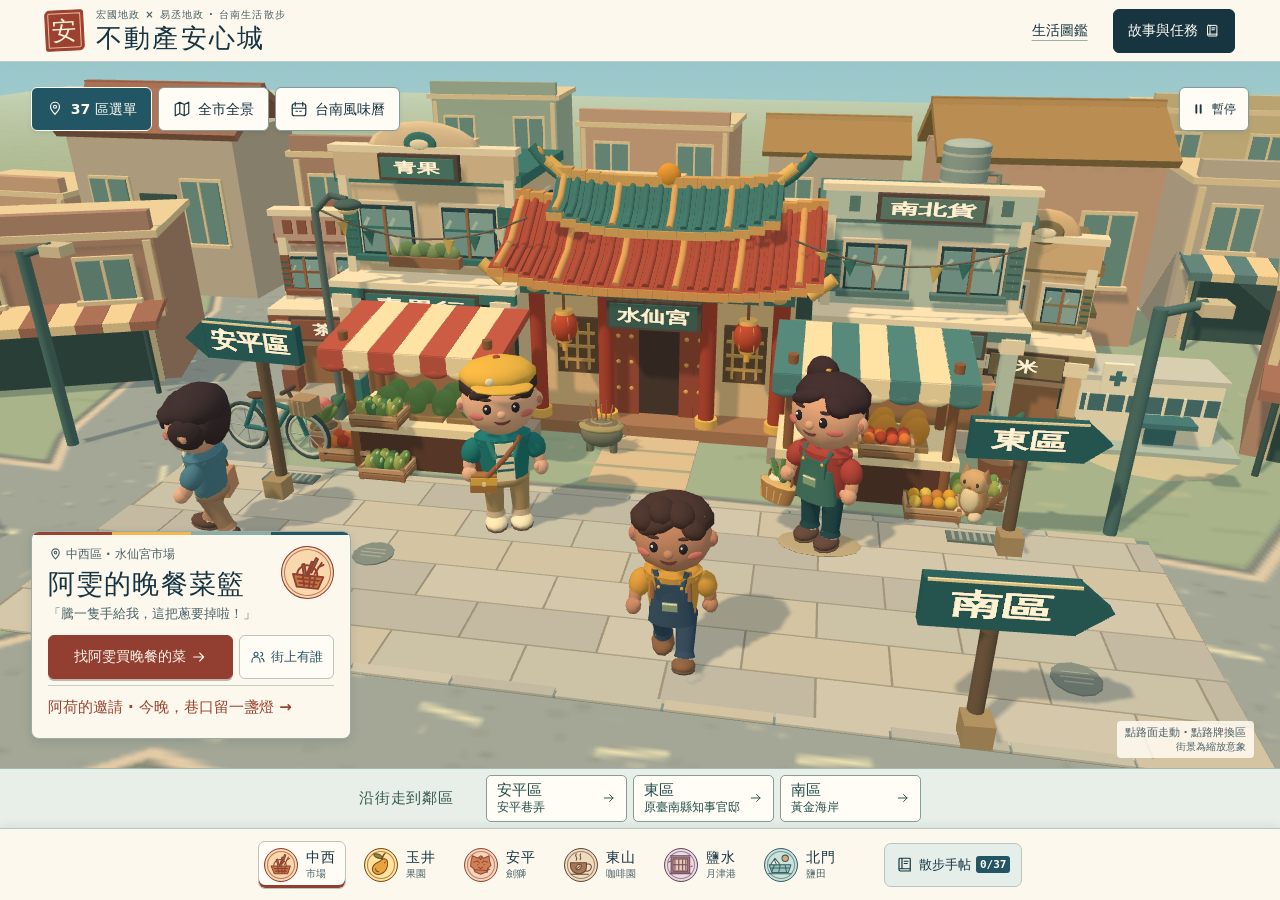
==== commit 1d4804c8: "Connect Tainan streets with district crossroads and discoverable map names" ====
--- a/index.html
+++ b/index.html
@@ -5,7 +5,7 @@
   <meta name="referrer" content="strict-origin-when-cross-origin"><meta http-equiv="Content-Security-Policy" content="default-src 'self'; script-src 'self' 'sha256-GqsWfEjHm73zbHa7lGbVXfv95jxypKuCtjd6kntjIRA='; style-src 'self' 'unsafe-inline'; img-src 'self' data: blob:; font-src 'self'; connect-src 'self' https://hongguo-anxin-feedback-20261024.yang-ceo.chatgpt.site; object-src 'none'; base-uri 'self'; form-action 'none'">
   <meta name="theme-color" content="#194f49"><meta name="description" content="宏國地政｜易丞地政的互動安心城。從產權、登記、稅務與交易安全出發，陪角色練習買房、換屋、賣屋與傳承選擇，也認識台南的文化與生活。">
   <title>宏國・易丞｜不動產安心城</title>
-  <meta property="og:type" content="website"><meta property="og:site_name" content="宏國地政｜易丞地政"><meta property="og:title" content="陪小安逛台南｜宏國地政 × 易丞地政・不動產安心城"><meta property="og:description" content="從水仙宮市場出發，逛台南 37 個立體街區、和居民聊幾句、拍一張自己的台南明信片。也能接續買房、換屋、賣屋與傳承任務。"><meta property="og:url" content="https://homegoestate.github.io/anxin-city/"><meta property="og:image" content="https://homegoestate.github.io/anxin-city/assets/tainan37-preview.jpg?v=28"><meta property="og:image:width" content="1200"><meta property="og:image:height" content="630"><meta name="twitter:card" content="summary_large_image">
+  <meta property="og:type" content="website"><meta property="og:site_name" content="宏國地政｜易丞地政"><meta property="og:title" content="陪小安逛台南｜宏國地政 × 易丞地政・不動產安心城"><meta property="og:description" content="從水仙宮市場出發，逛台南 37 個立體街區、和居民聊幾句、拍一張自己的台南明信片。也能接續買房、換屋、賣屋與傳承任務。"><meta property="og:url" content="https://homegoestate.github.io/anxin-city/"><meta property="og:image" content="https://homegoestate.github.io/anxin-city/assets/tainan37-preview.jpg?v=29"><meta property="og:image:width" content="1200"><meta property="og:image:height" content="630"><meta name="twitter:card" content="summary_large_image">
   <link rel="icon" href="data:image/svg+xml,%3Csvg xmlns='http://www.w3.org/2000/svg' viewBox='0 0 64 64'%3E%3Crect width='64' height='64' rx='18' fill='%23194f49'/%3E%3Cpath d='M14 32L32 17L50 32V49H37V36H27V49H14Z' fill='%23f7f1e3'/%3E%3C/svg%3E">
   <link rel="stylesheet" href="./style.css"><link rel="stylesheet" href="./enhancements.css?v=8.0.0"><link rel="stylesheet" href="./game.css?v=8.0.0"><link rel="stylesheet" href="./tainan.css?v=8.0.0">
   <link rel="stylesheet" href="./readability.css?v=8.0.0">
@@ -16,10 +16,11 @@
   <link rel="stylesheet" href="./experience-v11.css?v=13.0.0"><link rel="stylesheet" href="./mission-mobile.css?v=11.0.0"><link rel="stylesheet" href="./feedback-v11.css?v=11.0.0">
   <script type="importmap">{"imports":{"three":"./vendor/three.module.js"}}</script>
   <!-- Fetch the whole module graph in parallel instead of one import level at a time. -->
-  <link rel="modulepreload" href="./app.js?v=28.0.0"><link rel="modulepreload" href="./experience-ui.js?v=24.0.0"><link rel="modulepreload" href="./service-hub.js?v=11.0.0"><link rel="modulepreload" href="./enhancements.js?v=27.0.0"><link rel="modulepreload" href="./lazy-feature.js?v=13.0.0"><link rel="modulepreload" href="./city-guide.js?v=25.0.0"><link rel="modulepreload" href="./video-links.js?v=6.0.0"><link rel="modulepreload" href="./tool-routes.js?v=6.0.0"><link rel="modulepreload" href="./loan.js"><link rel="modulepreload" href="./feedback-client.js?v=11.0.0"><link rel="modulepreload" href="./policy-data.js?v=8.0.0"><link rel="modulepreload" href="./game-ui.js?v=27.0.0"><link rel="modulepreload" href="./legacy-policy.js?v=3.0.0"><link rel="modulepreload" href="./game-engine.js?v=6.0.0"><link rel="modulepreload" href="./scenario-profile.js"><link rel="modulepreload" href="./city-runtime.js?v=13.0.0"><link rel="modulepreload" href="./vendor/OrbitControls.js"><link rel="modulepreload" href="./resident-data.js?v=10.0.0"><link rel="modulepreload" href="./vendor/three.module.js"><link rel="modulepreload" href="./vendor/three.core.js">
+  <link rel="modulepreload" href="./app.js?v=29.0.0"><link rel="modulepreload" href="./experience-ui.js?v=24.0.0"><link rel="modulepreload" href="./service-hub.js?v=11.0.0"><link rel="modulepreload" href="./enhancements.js?v=27.0.0"><link rel="modulepreload" href="./lazy-feature.js?v=13.0.0"><link rel="modulepreload" href="./city-guide.js?v=25.0.0"><link rel="modulepreload" href="./video-links.js?v=6.0.0"><link rel="modulepreload" href="./tool-routes.js?v=6.0.0"><link rel="modulepreload" href="./loan.js"><link rel="modulepreload" href="./feedback-client.js?v=11.0.0"><link rel="modulepreload" href="./policy-data.js?v=8.0.0"><link rel="modulepreload" href="./game-ui.js?v=27.0.0"><link rel="modulepreload" href="./legacy-policy.js?v=3.0.0"><link rel="modulepreload" href="./game-engine.js?v=6.0.0"><link rel="modulepreload" href="./scenario-profile.js"><link rel="modulepreload" href="./city-runtime.js?v=13.0.0"><link rel="modulepreload" href="./vendor/OrbitControls.js"><link rel="modulepreload" href="./resident-data.js?v=10.0.0"><link rel="modulepreload" href="./vendor/three.module.js"><link rel="modulepreload" href="./vendor/three.core.js">
   <link rel="stylesheet" href="./seasons-v12.css?v=12.0.0">
   <link rel="stylesheet" href="./quality-v13.css?v=13.0.0"><link rel="stylesheet" href="./city-guide.css?v=13.0.0"><link rel="stylesheet" href="./first-day-entry.css?v=24.0.0">
   <link rel="stylesheet" href="./life-tour.css?v=28.0.0"><link rel="stylesheet" href="./life-postcard.css?v=26.0.0"><link rel="stylesheet" href="./city-activities.css?v=28.0.0"><link rel="stylesheet" href="./city-almanac.css?v=28.0.0">
+  <link rel="stylesheet" href="./map-labels.css?v=29.0.0"><link rel="stylesheet" href="./street-links.css?v=29.0.0">
 </head>
 <body class="city-first">
   <a href="#start-explore" id="skip-to-mission" class="skip-link">跳到人生任務</a>
@@ -62,5 +63,5 @@
   <dialog id="checklist-dialog" class="sheet-dialog"><div class="dialog-top"><div><span class="eyebrow">YOUR NEXT STEP</span><h2>我的準備清單</h2></div><button class="icon-button" data-close-dialog aria-label="關閉準備清單">×</button></div><p class="dialog-lead">把準備好的勾起來，帶著清楚的問題開始諮詢。</p><div id="all-checklists"></div><div class="dialog-footer"><p>勾選僅儲存在這台裝置；摘要下載到本機。</p><button class="primary-button" id="download-summary">下載諮詢準備摘要 <span>↓</span></button></div></dialog>
   <dialog id="help-dialog" class="sheet-dialog help-dialog"><div class="dialog-top"><div><span class="eyebrow">WELCOME TO ANXIN CITY</span><h2>關於家的事，一起安心前行。</h2></div><button class="icon-button" data-close-dialog aria-label="關閉操作說明">×</button></div><p class="welcome-note">這是宏國地政｜易丞地政的互動練習城市，從產權、登記、稅務與交易安全出發。你可以跟街坊聊日常、認識地方特色、到文化走讀看古蹟與生活故事，也能陪首購、換屋、賣屋與傳承角色，練習每一步選擇。</p><div class="help-grid"><div><b>01</b><h3>先做一個任務</h3><p>點「玩小安在台南的第一天」開始短篇故事，或選「其他人生任務」陪一位角色做四個選擇。想聊日常或認識台南，從功能選單繼續探索。</p></div><div><b>02</b><h3>換個角度看看</h3><p>拖曳旋轉、滾輪縮放。手機可單指旋轉、雙指縮放。</p></div><div><b>03</b><h3>帶走下一步</h3><p>試試不同結局、重選比較，再把想問的問題帶到官方 LINE。</p></div></div><div class="experience-note"><strong>關於這個體驗版本</strong><p>與 8 位虛構街坊聊日常、接著探索景點與有日期的活動；也能陪人生任務角色做四個選擇、到台南37區散步集章，或用文化走讀認識古蹟、節俗與地方記憶。可帶著摘要前往官方 LINE，由您確認送出；使用回饋會保存供後續改善。未串接正式案件或預約。</p></div><p class="keyboard-hint">鍵盤操作：1 買房 · 2 賣房 · 3 傳承 · Esc 返回全景／關閉視窗</p></dialog>
   <noscript><p>互動任務需要 JavaScript。您可以先<a href="https://homegoestate.github.io/">前往宏國・易丞官網</a>或<a href="https://line.me/R/ti/p/%40604gpqef">官方 LINE</a>。</p><style>#loading{display:none!important}</style></noscript>
-  <script type="module" src="./boot.js?v=28.0.0"></script>
+  <script type="module" src="./boot.js?v=29.0.0"></script>
 </body></html>
--- a/map-labels.css
+++ b/map-labels.css
@@ -0,0 +1,115 @@
+.lt-dialog .lt-labels .lt-pin[data-compact="false"],
+.lt-dialog .lt-pin-more {
+  position: absolute;
+  inset: 0 auto auto 0;
+  z-index: 1;
+  pointer-events: auto;
+  padding: 0;
+  border: 0;
+  border-radius: 5px;
+  color: #173441;
+  background: transparent;
+  box-shadow: none;
+  font: 750 14px/1 var(--lt-sans);
+  letter-spacing: .04em;
+}
+.lt-dialog .lt-labels .lt-pin[data-compact="false"] span,
+.lt-dialog .lt-pin-more::before {
+  position: absolute;
+  inset: 50% 0 auto;
+  height: 27px;
+  transform: translateY(-50%);
+  border: 1px solid #647f81;
+  border-radius: 5px;
+  background: #fffaf0;
+  box-shadow: 0 1px 3px #17344130;
+}
+.lt-dialog .lt-labels .lt-pin[data-compact="false"] span {
+  display: grid;
+  place-items: center;
+}
+.lt-dialog .lt-labels .lt-pin[data-compact="false"][data-featured="true"] span {
+  color: #fffaf0;
+  background: #235665;
+  border-color: #fff4d8;
+}
+.lt-dialog .lt-labels .lt-pin[data-grouped="true"] span {
+  border-radius: 5px 0 0 5px;
+}
+.lt-dialog .lt-labels .lt-pin[data-grouped="true"][data-more-side="left"] span {
+  border-radius: 0 5px 5px 0;
+}
+.lt-dialog .lt-pin-more {
+  isolation: isolate;
+  color: #fffaf0;
+  font-size: 13px;
+}
+.lt-dialog .lt-pin-more::before {
+  content: '';
+  z-index: -1;
+  background: #34565b;
+  border-color: #fff4d8;
+  border-left: 0;
+  border-radius: 0 5px 5px 0;
+}
+.lt-dialog .lt-pin-more[data-side="left"]::before {
+  border-left: 1px solid #fff4d8;
+  border-right: 0;
+  border-radius: 5px 0 0 5px;
+}
+.lt-dialog .lt-labels .lt-pin[data-compact="false"]:is(:hover,:focus-visible) span,
+.lt-dialog .lt-pin-more:is(:hover,:focus-visible,[aria-expanded="true"])::before {
+  color: white;
+  background: var(--lt-coral);
+}
+.lt-map-neighbors {
+  position: absolute;
+  inset: 0 auto auto 0;
+  z-index: 5;
+  pointer-events: auto;
+  width: min(224px,calc(100% - 8px));
+  max-height: calc(100% - 8px);
+  overflow: auto;
+  overscroll-behavior: contain;
+  background: var(--lt-paper);
+  color: var(--lt-ink);
+  border: 1px solid #587378;
+  border-radius: 8px;
+  box-shadow: 0 5px 18px #13354140;
+  padding: 4px 9px 9px;
+}
+.lt-labels:has(.lt-map-neighbors:not([hidden])) { z-index: 3; }
+.lt-map-neighbors strong {
+  display: flex;
+  align-items: center;
+  min-height: 42px;
+  padding-right: 40px;
+  font-size: 15px;
+}
+.lt-dialog .lt-neighbors-close {
+  position: absolute;
+  right: 2px;
+  top: 0;
+  width: 44px;
+  height: 44px;
+  padding: 0;
+  font-size: 22px;
+  border: none;
+  color: var(--lt-ink);
+  background: transparent;
+}
+.lt-neighbors-list {
+  display: grid;
+  grid-template-columns: repeat(2,minmax(0,1fr));
+  gap: 4px;
+}
+.lt-dialog .lt-neighbors-list button {
+  min-height: 44px;
+  padding: 4px 7px;
+  border: 1px solid #9bada6;
+  border-radius: 4px;
+  background: #fffcf5;
+  font-weight: 700;
+  color: var(--lt-ink);
+}
+.lt-dialog .lt-neighbors-list button:hover { background: var(--lt-tint); }
--- a/street-links.css
+++ b/street-links.css
@@ -0,0 +1,98 @@
+.lt-shell {
+  grid-template-rows: auto minmax(0, 1fr) auto auto;
+}
+
+.lt-street-links {
+  display: flex;
+  align-items: stretch;
+  justify-content: center;
+  gap: clamp(12px, 2.5vw, 36px);
+  padding: 6px max(12px, env(safe-area-inset-right)) 6px max(12px, env(safe-area-inset-left));
+  color: var(--lt-ink);
+  background: #e8efe8;
+  border-top: 1px solid #a4b9ae;
+}
+
+.lt-street-direction {
+  display: flex;
+  align-items: center;
+  gap: 12px;
+}
+
+.lt-street-direction > strong {
+  color: #35584c;
+  font: 700 15px/1.25 var(--lt-serif);
+  letter-spacing: .06em;
+}
+
+.lt-dialog .lt-street-back {
+  display: inline-flex;
+  align-items: center;
+  min-height: 44px;
+  padding: 0 4px;
+  gap: 4px;
+  color: #335b50;
+  background: transparent;
+  border: 0;
+  font-size: 13px;
+  text-decoration: underline;
+  text-underline-offset: 3px;
+}
+
+.lt-street-options {
+  display: grid;
+  grid-auto-flow: column;
+  grid-auto-columns: 1fr;
+  gap: 6px;
+}
+
+.lt-dialog .lt-street-next {
+  display: flex;
+  align-items: center;
+  justify-content: space-between;
+  gap: 9px;
+  min-width: 0;
+  min-height: 44px;
+  padding: 5px 10px;
+  color: #214b48;
+  background: #fffdf5;
+  border: 1px solid #869e90;
+  border-radius: 5px;
+  text-align: left;
+}
+
+.lt-dialog .lt-street-next:is(:hover, :focus-visible) {
+  background: #f7eac7;
+  border-color: #526e5c;
+}
+
+.lt-street-next strong, .lt-street-next small { display: block; }
+.lt-street-next strong { font: 750 15px/1.25 var(--lt-sans); }
+.lt-street-next small { margin-top: 1px; font: 500 12px/1.3 var(--lt-sans); }
+.lt-street-next .lt-icon { width: 14px; height: 14px; }
+
+@media (max-width: 720px) {
+  .lt-street-links {
+    display: block;
+    position: relative;
+    padding: 5px max(8px, env(safe-area-inset-right)) 5px max(8px, env(safe-area-inset-left));
+  }
+  .lt-street-direction {
+    min-height: 25px;
+    justify-content: space-between;
+  }
+  .lt-street-direction > strong { font-size: 13px; }
+  .lt-dialog .lt-street-back { padding: 0 6px; }
+  .lt-street-options { gap: 4px; }
+  .lt-dialog .lt-street-next { display: block; position: relative; padding: 4px 6px; }
+  .lt-street-next strong { padding-right: 13px; font-size: 14px; }
+  .lt-street-next small { font-size: 12px; }
+  .lt-street-next .lt-icon { position: absolute; right: 6px; top: 7px; width: 12px; height: 12px; }
+}
+
+@media (max-height: 490px) and (orientation: landscape) {
+  .lt-street-links { display: flex; gap: 8px; align-items: center; padding-block: 3px; }
+  .lt-street-direction { gap: 4px; flex-direction: column; justify-content: center; }
+  .lt-street-direction:has(.lt-street-back) > strong { display: none; }
+  .lt-dialog .lt-street-back { margin: 0; }
+}
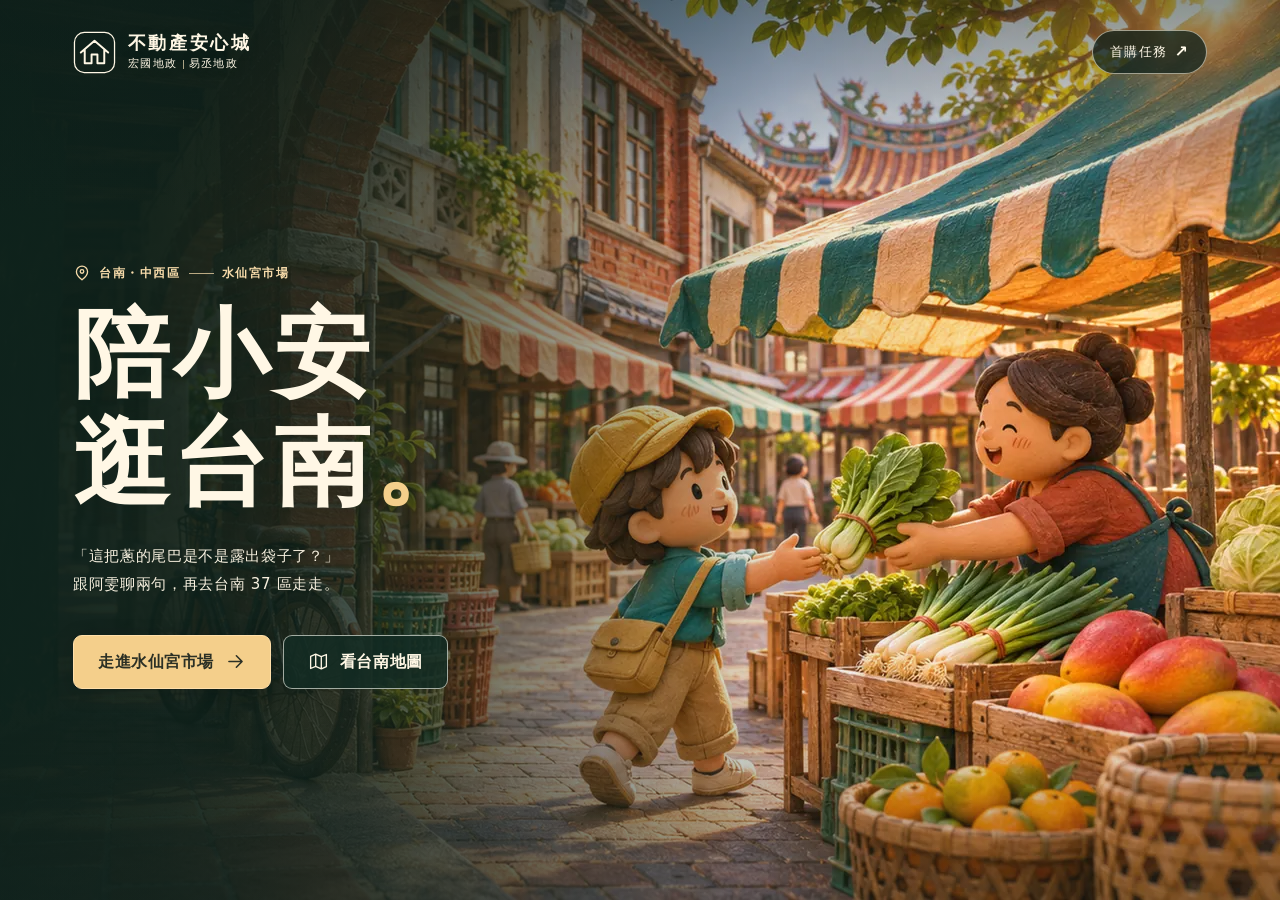
==== commit ff0fdb79: "Welcome players to Anxin City at the Shuixian market" ====
--- a/index.html
+++ b/index.html
@@ -3,10 +3,12 @@
 <head>
   <meta charset="UTF-8"><meta name="viewport" content="width=device-width,initial-scale=1,viewport-fit=cover">
   <meta name="referrer" content="strict-origin-when-cross-origin"><meta http-equiv="Content-Security-Policy" content="default-src 'self'; script-src 'self' 'sha256-GqsWfEjHm73zbHa7lGbVXfv95jxypKuCtjd6kntjIRA='; style-src 'self' 'unsafe-inline'; img-src 'self' data: blob:; font-src 'self'; connect-src 'self' https://hongguo-anxin-feedback-20261024.yang-ceo.chatgpt.site; object-src 'none'; base-uri 'self'; form-action 'none'">
-  <meta name="theme-color" content="#194f49"><meta name="description" content="宏國地政｜易丞地政的互動安心城。從產權、登記、稅務與交易安全出發，陪角色練習買房、換屋、賣屋與傳承選擇，也認識台南的文化與生活。">
-  <title>宏國・易丞｜不動產安心城</title>
-  <meta property="og:type" content="website"><meta property="og:site_name" content="宏國地政｜易丞地政"><meta property="og:title" content="陪小安逛台南｜宏國地政 × 易丞地政・不動產安心城"><meta property="og:description" content="從水仙宮市場出發，逛台南 37 個立體街區、和居民聊幾句、拍一張自己的台南明信片。也能接續買房、換屋、賣屋與傳承任務。"><meta property="og:url" content="https://homegoestate.github.io/anxin-city/"><meta property="og:image" content="https://homegoestate.github.io/anxin-city/assets/tainan37-preview.jpg?v=29"><meta property="og:image:width" content="1200"><meta property="og:image:height" content="630"><meta name="twitter:card" content="summary_large_image">
+  <meta name="theme-color" content="#142a25"><meta name="description" content="從水仙宮市場出發，陪小安逛台南 37 區、跟街坊聊聊天，再用首購、換屋與傳承任務練習關於家的選擇。宏國地政｜易丞地政・不動產安心城。">
+  <title>陪小安逛台南｜不動產安心城・宏國地政 × 易丞地政</title>
+  <meta property="og:type" content="website"><meta property="og:locale" content="zh_TW"><meta property="og:site_name" content="宏國地政｜易丞地政・不動產安心城"><meta property="og:title" content="陪小安逛台南｜不動產安心城"><meta property="og:description" content="水仙宮市場開攤了。陪小安走進早市、和街坊打聲招呼，再去台南 37 區走走。"><meta property="og:url" content="https://homegoestate.github.io/anxin-city/"><meta property="og:image" content="https://homegoestate.github.io/anxin-city/assets/arrival-share.jpg?v=30"><meta property="og:image:alt" content="台南水仙宮市場的微縮街景，街坊在菜攤前迎接小安。"><meta property="og:image:width" content="1200"><meta property="og:image:height" content="630"><meta name="twitter:card" content="summary_large_image">
   <link rel="icon" href="data:image/svg+xml,%3Csvg xmlns='http://www.w3.org/2000/svg' viewBox='0 0 64 64'%3E%3Crect width='64' height='64' rx='18' fill='%23194f49'/%3E%3Cpath d='M14 32L32 17L50 32V49H37V36H27V49H14Z' fill='%23f7f1e3'/%3E%3C/svg%3E">
+  <script type="importmap">{"imports":{"three":"./vendor/three.module.js"}}</script>
+  <template id="arrival-play-styles">
   <link rel="stylesheet" href="./style.css"><link rel="stylesheet" href="./enhancements.css?v=8.0.0"><link rel="stylesheet" href="./game.css?v=8.0.0"><link rel="stylesheet" href="./tainan.css?v=8.0.0">
   <link rel="stylesheet" href="./readability.css?v=8.0.0">
   <link rel="stylesheet" href="./tool-journey.css?v=8.0.0">
@@ -14,15 +16,41 @@
   <link rel="stylesheet" href="./home.css?v=10.0.0">
   <link rel="stylesheet" href="./culture.css?v=10.0.0"><link rel="stylesheet" href="./fucheng/style.css?v=17.0.0">
   <link rel="stylesheet" href="./experience-v11.css?v=13.0.0"><link rel="stylesheet" href="./mission-mobile.css?v=11.0.0"><link rel="stylesheet" href="./feedback-v11.css?v=11.0.0">
-  <script type="importmap">{"imports":{"three":"./vendor/three.module.js"}}</script>
-  <!-- Fetch the whole module graph in parallel instead of one import level at a time. -->
-  <link rel="modulepreload" href="./app.js?v=29.0.0"><link rel="modulepreload" href="./experience-ui.js?v=24.0.0"><link rel="modulepreload" href="./service-hub.js?v=11.0.0"><link rel="modulepreload" href="./enhancements.js?v=27.0.0"><link rel="modulepreload" href="./lazy-feature.js?v=13.0.0"><link rel="modulepreload" href="./city-guide.js?v=25.0.0"><link rel="modulepreload" href="./video-links.js?v=6.0.0"><link rel="modulepreload" href="./tool-routes.js?v=6.0.0"><link rel="modulepreload" href="./loan.js"><link rel="modulepreload" href="./feedback-client.js?v=11.0.0"><link rel="modulepreload" href="./policy-data.js?v=8.0.0"><link rel="modulepreload" href="./game-ui.js?v=27.0.0"><link rel="modulepreload" href="./legacy-policy.js?v=3.0.0"><link rel="modulepreload" href="./game-engine.js?v=6.0.0"><link rel="modulepreload" href="./scenario-profile.js"><link rel="modulepreload" href="./city-runtime.js?v=13.0.0"><link rel="modulepreload" href="./vendor/OrbitControls.js"><link rel="modulepreload" href="./resident-data.js?v=10.0.0"><link rel="modulepreload" href="./vendor/three.module.js"><link rel="modulepreload" href="./vendor/three.core.js">
   <link rel="stylesheet" href="./seasons-v12.css?v=12.0.0">
   <link rel="stylesheet" href="./quality-v13.css?v=13.0.0"><link rel="stylesheet" href="./city-guide.css?v=13.0.0"><link rel="stylesheet" href="./first-day-entry.css?v=24.0.0">
   <link rel="stylesheet" href="./life-tour.css?v=28.0.0"><link rel="stylesheet" href="./life-postcard.css?v=26.0.0"><link rel="stylesheet" href="./city-activities.css?v=28.0.0"><link rel="stylesheet" href="./city-almanac.css?v=28.0.0">
   <link rel="stylesheet" href="./map-labels.css?v=29.0.0"><link rel="stylesheet" href="./street-links.css?v=29.0.0">
+  <link rel="stylesheet" href="./arrival-map.css?v=30.0.0">
+  <link rel="modulepreload" href="./app.js?v=30.0.0"><link rel="modulepreload" href="./vendor/three.module.js"><link rel="modulepreload" href="./vendor/three.core.js">
+  </template>
+  <script src="./arrival-route.js?v=30.0.0"></script>
+  <link rel="stylesheet" href="./arrival-cover.css?v=30.0.0">
+  <noscript><style>#experience,#skip-to-mission{display:none!important}</style></noscript>
 </head>
 <body class="city-first">
+  <main id="arrival-cover" aria-labelledby="arrival-title" hidden>
+    <header class="arrival-header">
+      <div class="arrival-brand">
+        <svg class="arrival-emblem" viewBox="0 0 44 44" fill="none" aria-hidden="true">
+          <rect x="1.5" y="1.5" width="41" height="41" rx="10" stroke="currentColor" stroke-width="1.3"/>
+          <path d="m8 22 14-12 14 12m-24-3v14h7v-9h6v9h7V19" stroke="currentColor" stroke-width="2" stroke-linecap="round" stroke-linejoin="round"/>
+        </svg>
+        <div><strong>不動產安心城</strong><span>宏國地政 <i aria-hidden="true"></i> 易丞地政</span></div>
+      </div>
+      <a class="arrival-mission" href="./?start=first-home">首購任務 <span aria-hidden="true">↗</span></a>
+    </header>
+    <div class="arrival-scene">
+      <div class="arrival-story">
+        <p class="arrival-place"><svg viewBox="0 0 20 20" fill="none" aria-hidden="true"><path d="M16.2 8.5c0 4.2-6.2 9.1-6.2 9.1s-6.2-4.9-6.2-9.1a6.2 6.2 0 1 1 12.4 0Z" stroke="currentColor" stroke-width="1.45"/><circle cx="10" cy="8.3" r="2" stroke="currentColor" stroke-width="1.45"/></svg>台南・中西區<span class="arrival-place-rule" aria-hidden="true"></span> 水仙宮市場</p>
+        <h1 id="arrival-title"><span>陪小安</span><span>逛台南<span class="arrival-period" aria-hidden="true">。</span></span></h1>
+        <p class="arrival-invitation">「這把蔥的尾巴是不是露出袋子了？」<br>跟阿雯聊兩句，再去台南 37 區走走。</p>
+        <nav class="arrival-choices" aria-label="選擇台南散步的起點">
+          <a class="arrival-market" data-arrival-market href="./?start=life&amp;scene=shuixian-morning&amp;arrive=street">走進水仙宮市場 <svg viewBox="0 0 24 24" fill="none" aria-hidden="true"><path d="M4.5 12h14M13 5.5l6.5 6.5-6.5 6.5" stroke="currentColor" stroke-width="1.8" stroke-linecap="round" stroke-linejoin="round"/></svg></a>
+          <a class="arrival-map" data-arrival-map href="./?start=life"><svg viewBox="0 0 24 24" fill="none" aria-hidden="true"><path d="m3 6.1 5.8-2.5 6.4 2.8L21 4v13.9l-5.8 2.5-6.4-2.8L3 20Zm5.8-2.5v14m6.4-11.2v14" stroke="currentColor" stroke-width="1.5" stroke-linecap="round" stroke-linejoin="round"/></svg>看台南地圖</a>
+        </nav>
+      </div>
+    </div>
+  </main>
   <a href="#start-explore" id="skip-to-mission" class="skip-link">跳到人生任務</a>
   <main id="experience">
     <div id="city-stage" aria-label="可旋轉縮放的立體不動產城市">
@@ -38,7 +66,7 @@
       <p class="entry-eyebrow">產權・登記・稅務・交易安全</p>
       <h1 id="hero-title">家的重要選擇，<br>先陪你練習一次。</h1>
       <p class="entry-instruction">從一位角色開始，看看不同選擇，<br>如何影響資金、時間與家人的安排。</p>
-      <div class="entry-actions"><a class="first-day-entry" href="./first-day/lantern/"><span><small>可散步街區 · 四位主角 · 府城故事</small>今晚，巷口留一盞燈</span><span aria-hidden="true">→</span></a><a class="atlas-entry" href="./?start=life" id="open-life-tour"><img src="./atlas/overview.svg" width="44" height="44" alt=""><span><strong>走進立體台南</strong><small>陪小安逛 37 區、和居民聊聊</small></span><span aria-hidden="true">→</span></a><a class="tainan-hero-button" href="./first-day/">也可以繼續小安的第一天 →</a><button class="tainan-hero-button" id="start-explore">選其他人生任務 →</button></div>
+      <div class="entry-actions"><a class="first-day-entry" href="./first-day/lantern/"><span><small>可散步街區 · 四位主角 · 府城故事</small>今晚，巷口留一盞燈</span><span aria-hidden="true">→</span></a><a class="atlas-entry" href="./?start=life" id="open-life-tour"><img loading="lazy" src="./atlas/overview.svg" width="44" height="44" alt=""><span><strong>走進立體台南</strong><small>陪小安逛 37 區、和居民聊聊</small></span><span aria-hidden="true">→</span></a><a class="tainan-hero-button" href="./first-day/">也可以繼續小安的第一天 →</a><button class="tainan-hero-button" id="start-explore">選其他人生任務 →</button></div>
       <p class="entry-boundary">四個選擇 · 可隨時暫停<br>人物與數字為情境練習，進度留在這台裝置。</p>
     </section>
     <div class="office-strip"><p>楊明宗・楊翊晟 地政士<br>各自獨立執業</p><button id="office-info" aria-haspopup="dialog" aria-controls="service-hub">事務所與聯絡資訊 ↗</button><a class="office-phone" href="tel:062582589">06-258-2589</a></div>
@@ -63,5 +91,5 @@
   <dialog id="checklist-dialog" class="sheet-dialog"><div class="dialog-top"><div><span class="eyebrow">YOUR NEXT STEP</span><h2>我的準備清單</h2></div><button class="icon-button" data-close-dialog aria-label="關閉準備清單">×</button></div><p class="dialog-lead">把準備好的勾起來，帶著清楚的問題開始諮詢。</p><div id="all-checklists"></div><div class="dialog-footer"><p>勾選僅儲存在這台裝置；摘要下載到本機。</p><button class="primary-button" id="download-summary">下載諮詢準備摘要 <span>↓</span></button></div></dialog>
   <dialog id="help-dialog" class="sheet-dialog help-dialog"><div class="dialog-top"><div><span class="eyebrow">WELCOME TO ANXIN CITY</span><h2>關於家的事，一起安心前行。</h2></div><button class="icon-button" data-close-dialog aria-label="關閉操作說明">×</button></div><p class="welcome-note">這是宏國地政｜易丞地政的互動練習城市，從產權、登記、稅務與交易安全出發。你可以跟街坊聊日常、認識地方特色、到文化走讀看古蹟與生活故事，也能陪首購、換屋、賣屋與傳承角色，練習每一步選擇。</p><div class="help-grid"><div><b>01</b><h3>先做一個任務</h3><p>點「玩小安在台南的第一天」開始短篇故事，或選「其他人生任務」陪一位角色做四個選擇。想聊日常或認識台南，從功能選單繼續探索。</p></div><div><b>02</b><h3>換個角度看看</h3><p>拖曳旋轉、滾輪縮放。手機可單指旋轉、雙指縮放。</p></div><div><b>03</b><h3>帶走下一步</h3><p>試試不同結局、重選比較，再把想問的問題帶到官方 LINE。</p></div></div><div class="experience-note"><strong>關於這個體驗版本</strong><p>與 8 位虛構街坊聊日常、接著探索景點與有日期的活動；也能陪人生任務角色做四個選擇、到台南37區散步集章，或用文化走讀認識古蹟、節俗與地方記憶。可帶著摘要前往官方 LINE，由您確認送出；使用回饋會保存供後續改善。未串接正式案件或預約。</p></div><p class="keyboard-hint">鍵盤操作：1 買房 · 2 賣房 · 3 傳承 · Esc 返回全景／關閉視窗</p></dialog>
   <noscript><p>互動任務需要 JavaScript。您可以先<a href="https://homegoestate.github.io/">前往宏國・易丞官網</a>或<a href="https://line.me/R/ti/p/%40604gpqef">官方 LINE</a>。</p><style>#loading{display:none!important}</style></noscript>
-  <script type="module" src="./boot.js?v=29.0.0"></script>
+  <script type="module" src="./boot.js?v=30.0.0"></script>
 </body></html>
--- a/arrival-map.css
+++ b/arrival-map.css
@@ -0,0 +1,153 @@
+.lt-identity {
+  position: relative;
+}
+
+.lt-welcome-link {
+  color: inherit;
+  text-decoration: none;
+}
+
+.lt-welcome-link::after {
+  position: absolute;
+  inset: -3px 0;
+  content: "";
+}
+
+.lt-welcome-link:hover {
+  text-decoration: underline;
+  text-decoration-thickness: 1px;
+  text-underline-offset: .15em;
+}
+
+.lt-dialog[data-view="overview"] .lt-invite {
+  left: max(clamp(12px, 2.4vw, 35px), env(safe-area-inset-left));
+  bottom: clamp(12px, 2vw, 27px);
+}
+
+.lt-overview-invite .lt-arrival-ticket {
+  --arrival-rust: #924531;
+  display: grid;
+  grid-template-columns: 72px auto 46px;
+  align-items: stretch;
+  gap: 0;
+  overflow: hidden;
+  padding: 0;
+  color: #273e37;
+  background: #fff7e5;
+  border: 1px solid #8b8066;
+  border-radius: 5px;
+  box-shadow: 0 3px 0 #30524938, 0 5px 14px #133c4424;
+  text-align: left;
+}
+
+.lt-arrival-print {
+  display: block;
+  align-self: stretch;
+  width: 100%;
+  height: 100%;
+  min-height: 0;
+  padding: 4px;
+  object-fit: cover;
+  object-position: center 53%;
+}
+
+.lt-arrival-place {
+  display: grid;
+  align-content: center;
+  gap: 3px;
+  padding: 8px 12px 8px 7px;
+  white-space: nowrap;
+}
+
+.lt-arrival-place small {
+  color: var(--arrival-rust);
+  font: 750 10px/1.2 var(--lt-sans);
+  letter-spacing: .07em;
+}
+
+.lt-arrival-place strong {
+  font: 750 23px/1.12 var(--lt-serif);
+  letter-spacing: .025em;
+}
+
+.lt-arrival-place > span {
+  color: #525b4b;
+  font: 550 12px/1.4 var(--lt-sans);
+}
+
+.lt-arrival-stub {
+  position: relative;
+  display: flex;
+  align-items: center;
+  justify-content: center;
+  flex-direction: column;
+  gap: 3px;
+  padding: 5px;
+  border-left: 1px dashed #c6aa89;
+  background: #f7ead0;
+  color: var(--arrival-rust);
+  font: 750 13px/1.3 var(--lt-sans);
+}
+
+.lt-arrival-stub .lt-icon {
+  width: 16px;
+  height: 16px;
+}
+
+.lt-arrival-ticket:is(:hover,:focus-visible) .lt-arrival-stub {
+  color: #fff8e8;
+  background: var(--arrival-rust);
+}
+
+@media (max-width: 549px), (max-width: 850px) and (orientation: portrait) {
+  .lt-dialog[data-view="overview"] .lt-main {
+    grid-template-rows: minmax(0, 1fr) auto;
+  }
+
+  .lt-dialog[data-view="overview"] .lt-invite {
+    position: static;
+    background: #e8e2d1;
+    padding: 5px max(9px, env(safe-area-inset-right)) 5px max(9px, env(safe-area-inset-left));
+    border-top: 1px solid #b1bcae;
+  }
+
+  .lt-overview-invite .lt-arrival-ticket {
+    width: 100%;
+    grid-template-columns: clamp(68px, 20vw, 96px) 1fr auto;
+    box-shadow: 0 1px 2px #5b5c4729;
+  }
+
+  .lt-arrival-place {
+    padding: 6px 7px;
+    gap: 2px;
+  }
+
+  .lt-arrival-place strong {
+    font-size: 21px;
+  }
+
+  .lt-arrival-stub {
+    flex-direction: row;
+    gap: 4px;
+    padding: 0 clamp(9px, 3vw, 22px);
+  }
+}
+
+@media (min-width: 550px) and (max-height: 530px) and (orientation: landscape) {
+  .lt-overview-invite .lt-arrival-ticket {
+    grid-template-columns: 44px auto 36px;
+  }
+
+  .lt-arrival-place {
+    gap: 2px;
+    padding: 6px;
+  }
+
+  .lt-arrival-place strong {
+    font-size: 17px;
+  }
+
+  .lt-arrival-place > span {
+    display: none;
+  }
+}
--- a/arrival-cover.css
+++ b/arrival-cover.css
@@ -0,0 +1,339 @@
+/* The route is established before the body is parsed. The artwork is fetched
+   only when its matching cover selector applies. */
+html[data-city-entry="cover"] {
+  color-scheme: dark;
+  background: #142a25;
+}
+
+html[data-city-entry="cover"] body {
+  margin: 0;
+  overflow: auto;
+}
+
+html[data-city-entry="cover"] body > :is(#experience, #skip-to-mission, dialog) {
+  display: none !important;
+}
+
+#arrival-cover[hidden] {
+  display: none !important;
+}
+
+html[data-city-entry="cover"] #arrival-cover {
+  --arrival-ivory: #fff7e5;
+  --arrival-gold: #f4cf8b;
+  --arrival-inset: clamp(30px, 5.7vw, 108px);
+  position: relative;
+  isolation: isolate;
+  box-sizing: border-box;
+  display: flex !important;
+  flex-direction: column;
+  min-height: 100vh;
+  min-height: 100svh;
+  padding: max(30px, env(safe-area-inset-top)) max(var(--arrival-inset), env(safe-area-inset-right)) max(48px, env(safe-area-inset-bottom)) max(var(--arrival-inset), env(safe-area-inset-left));
+  overflow: hidden;
+  color: var(--arrival-ivory);
+  background: #142a25;
+  font: 400 16px/1.5 "Noto Sans TC", "PingFang TC", "Microsoft JhengHei", system-ui, sans-serif;
+}
+
+html[data-city-entry="cover"] #arrival-cover::before {
+  position: absolute;
+  z-index: -2;
+  inset: 0;
+  content: "";
+  background: url("./assets/market-arrival.webp") center right / cover no-repeat;
+}
+
+#arrival-cover::after {
+  position: absolute;
+  z-index: -1;
+  inset: 0;
+  pointer-events: none;
+  content: "";
+  background:
+    linear-gradient(180deg, rgb(13 29 25 / 48%), transparent 24%, transparent 76%, rgb(16 32 28 / 36%)),
+    linear-gradient(90deg, rgb(13 33 27 / 97%) 0%, rgb(13 33 27 / 92%) 13%, rgb(13 33 27 / 78%) 28%, rgb(13 33 27 / 46%) 43%, rgb(13 33 27 / 8%) 61%, transparent 79%);
+}
+
+#arrival-cover *, #arrival-cover *::before, #arrival-cover *::after {
+  box-sizing: border-box;
+}
+
+.arrival-header {
+  display: flex;
+  align-items: center;
+  justify-content: space-between;
+  gap: 16px;
+}
+
+.arrival-brand {
+  display: flex;
+  align-items: center;
+  gap: 12px;
+  text-shadow: 0 1px 9px #10231db3;
+}
+
+.arrival-brand > div {
+  display: grid;
+  gap: 1px;
+}
+
+.arrival-emblem {
+  flex: none;
+  width: 43px;
+  height: 43px;
+  color: var(--arrival-ivory);
+}
+
+.arrival-brand strong {
+  font-family: "Noto Serif TC", "Songti TC", "PMingLiU", serif;
+  font-size: 18px;
+  font-weight: 700;
+  line-height: 1.3;
+  letter-spacing: .14em;
+}
+
+.arrival-brand span {
+  display: flex;
+  align-items: center;
+  gap: .45em;
+  font-size: 11px;
+  letter-spacing: .13em;
+}
+
+.arrival-brand i {
+  display: inline-block;
+  width: 1px;
+  height: .8em;
+  background: #f9e6bfad;
+}
+
+#arrival-cover a {
+  -webkit-tap-highlight-color: transparent;
+  text-decoration: none;
+}
+
+#arrival-cover a:focus-visible {
+  outline: 3px solid #fff9dc;
+  outline-offset: 5px;
+  box-shadow: 0 0 0 8px #243e33;
+}
+
+.arrival-mission {
+  display: inline-flex;
+  align-items: center;
+  justify-content: center;
+  gap: 8px;
+  min-height: 44px;
+  padding: 0 17px;
+  border: 1px solid rgb(255 247 225 / 57%);
+  border-radius: 999px;
+  color: #fff9e9;
+  background: rgb(15 34 28 / 75%);
+  font-size: 13px;
+  font-weight: 550;
+  letter-spacing: .08em;
+}
+
+.arrival-mission span {
+  font-family: system-ui, sans-serif;
+  font-size: 16px;
+  line-height: 1;
+}
+
+.arrival-scene {
+  display: flex;
+  flex: 1;
+  align-items: center;
+  padding: clamp(36px, 6vh, 96px) 0 clamp(16px, 3vh, 52px);
+}
+
+.arrival-story {
+  max-width: 100%;
+}
+
+.arrival-place {
+  display: flex;
+  align-items: center;
+  gap: .65em;
+  margin: 0 0 clamp(13px, 2.1vh, 25px);
+  color: #f7dbaa;
+  font-size: clamp(12px, .96vw, 15px);
+  font-weight: 600;
+  letter-spacing: .13em;
+}
+
+.arrival-place svg {
+  width: 18px;
+  height: 18px;
+}
+
+.arrival-place-rule {
+  display: block;
+  width: 25px;
+  height: 1px;
+  background: currentColor;
+  opacity: .72;
+}
+
+#arrival-title {
+  margin: 0;
+  color: var(--arrival-ivory);
+  font-family: "Noto Serif TC", "Songti TC", "LiSong Pro", "PMingLiU", serif;
+  font-size: clamp(68px, min(7.5vw, 13vh), 148px);
+  font-weight: 700;
+  line-height: 1.13;
+  letter-spacing: .045em;
+  text-shadow: 0 3px 24px rgb(14 34 26 / 20%);
+}
+
+#arrival-title > span {
+  display: block;
+}
+
+.arrival-period {
+  color: var(--arrival-gold);
+}
+
+.arrival-invitation {
+  margin: clamp(17px, 2.8vh, 31px) 0 0;
+  color: #f7f0df;
+  font-size: clamp(15px, 1.12vw, 20px);
+  line-height: 1.85;
+  letter-spacing: .045em;
+}
+
+.arrival-choices {
+  display: flex;
+  flex-wrap: wrap;
+  align-items: center;
+  gap: 12px;
+  margin-top: clamp(22px, 4vh, 46px);
+}
+
+.arrival-choices a {
+  display: inline-flex;
+  align-items: center;
+  justify-content: center;
+  gap: 11px;
+  min-height: 54px;
+  padding: 12px 24px;
+  border-radius: 9px;
+  font-size: 16px;
+  font-weight: 650;
+  line-height: 1.4;
+  letter-spacing: .035em;
+  white-space: nowrap;
+}
+
+.arrival-choices svg {
+  flex: none;
+  width: 21px;
+  height: 21px;
+}
+
+.arrival-market {
+  border: 1px solid #ffdfaa;
+  color: #2b3025;
+  background: var(--arrival-gold);
+  box-shadow: 0 4px 20px rgb(8 19 14 / 23%);
+}
+
+.arrival-map {
+  border: 1px solid #e3e7dcb0;
+  color: var(--arrival-ivory);
+  background: rgb(19 44 36 / 85%);
+}
+
+@media (hover: hover) {
+  .arrival-market:hover { background: #ffe0a8; }
+  .arrival-map:hover, .arrival-mission:hover { background: #355244; }
+}
+
+@media (max-width: 1024px) and (orientation: portrait) {
+  html[data-city-entry="cover"] #arrival-cover {
+    --arrival-inset: clamp(20px, 6vw, 37px);
+    padding-top: max(19px, env(safe-area-inset-top));
+    padding-bottom: max(26px, env(safe-area-inset-bottom));
+  }
+
+  html[data-city-entry="cover"] #arrival-cover::before {
+    inset: 0 0 auto;
+    height: 76%;
+    background-image: url("./assets/market-arrival-mobile.webp");
+    background-position: center 38%;
+  }
+
+  #arrival-cover::after {
+    background:
+      linear-gradient(180deg, rgb(12 27 23 / 62%), transparent 17%, transparent 34%, rgb(20 42 37 / 12%) 40%, rgb(20 42 37 / 85%) 62%, #142a25 75%);
+  }
+
+  .arrival-brand { gap: 8px; }
+  .arrival-emblem { width: 37px; height: 37px; }
+  .arrival-brand strong { font-size: 16px; }
+  .arrival-brand span { font-size: 10px; }
+  .arrival-mission { padding-inline: 13px; font-size: 12px; }
+
+  .arrival-scene {
+    align-items: flex-end;
+    padding: clamp(170px, 30svh, 350px) 0 0;
+  }
+
+  .arrival-story { width: 100%; }
+  .arrival-place { margin-bottom: 10px; gap: .55em; font-size: 12px; }
+  .arrival-place svg { width: 15px; height: 15px; }
+  .arrival-place-rule { width: 18px; }
+
+  #arrival-title {
+    font-size: clamp(39px, 11.2vw, 76px);
+    line-height: 1.25;
+    letter-spacing: .005em;
+    white-space: nowrap;
+  }
+
+  #arrival-title > span { display: inline; }
+  .arrival-period { font-size: .68em; }
+  .arrival-invitation { margin-top: 12px; font-size: 15px; line-height: 1.75; }
+  .arrival-choices {
+    display: grid;
+    grid-template-columns: minmax(max-content, 1.2fr) minmax(max-content, 1fr);
+    gap: 8px;
+    max-width: 415px;
+    margin-top: 20px;
+  }
+  .arrival-choices a { min-height: 49px; padding: 12px 14px; gap: 7px; font-size: 14px; }
+  .arrival-choices svg { width: 17px; height: 17px; }
+}
+
+@media (max-width: 355px) and (orientation: portrait) {
+  html[data-city-entry="cover"] #arrival-cover { --arrival-inset: 16px; }
+  .arrival-choices a { padding-inline: 10px; }
+  .arrival-invitation { font-size: 14px; }
+}
+
+@media (max-height: 540px) and (orientation: landscape) {
+  html[data-city-entry="cover"] #arrival-cover {
+    --arrival-inset: clamp(20px, 5vw, 48px);
+    padding-top: max(12px, env(safe-area-inset-top));
+    padding-bottom: max(16px, env(safe-area-inset-bottom));
+  }
+
+  .arrival-emblem { width: 34px; height: 34px; }
+  .arrival-brand strong { font-size: 15px; }
+  .arrival-brand span { font-size: 10px; }
+  .arrival-mission { min-height: 44px; }
+  .arrival-scene { padding: 12px 0 0; }
+  .arrival-place { margin-bottom: 7px; font-size: 11px; }
+  #arrival-title { font-size: clamp(36px, 6.9vw, 62px); line-height: 1.25; letter-spacing: .01em; }
+  #arrival-title > span { display: inline; }
+  .arrival-period { font-size: .65em; }
+  .arrival-invitation { margin-top: 7px; font-size: 14px; line-height: 1.6; }
+  .arrival-choices { gap: 9px; margin-top: 14px; }
+  .arrival-choices a { min-height: 44px; padding: 9px 15px; font-size: 14px; }
+  .arrival-choices svg { width: 17px; height: 17px; }
+}
+
+@media (forced-colors: active) {
+  .arrival-choices a, .arrival-mission { border: 1px solid LinkText; }
+}
